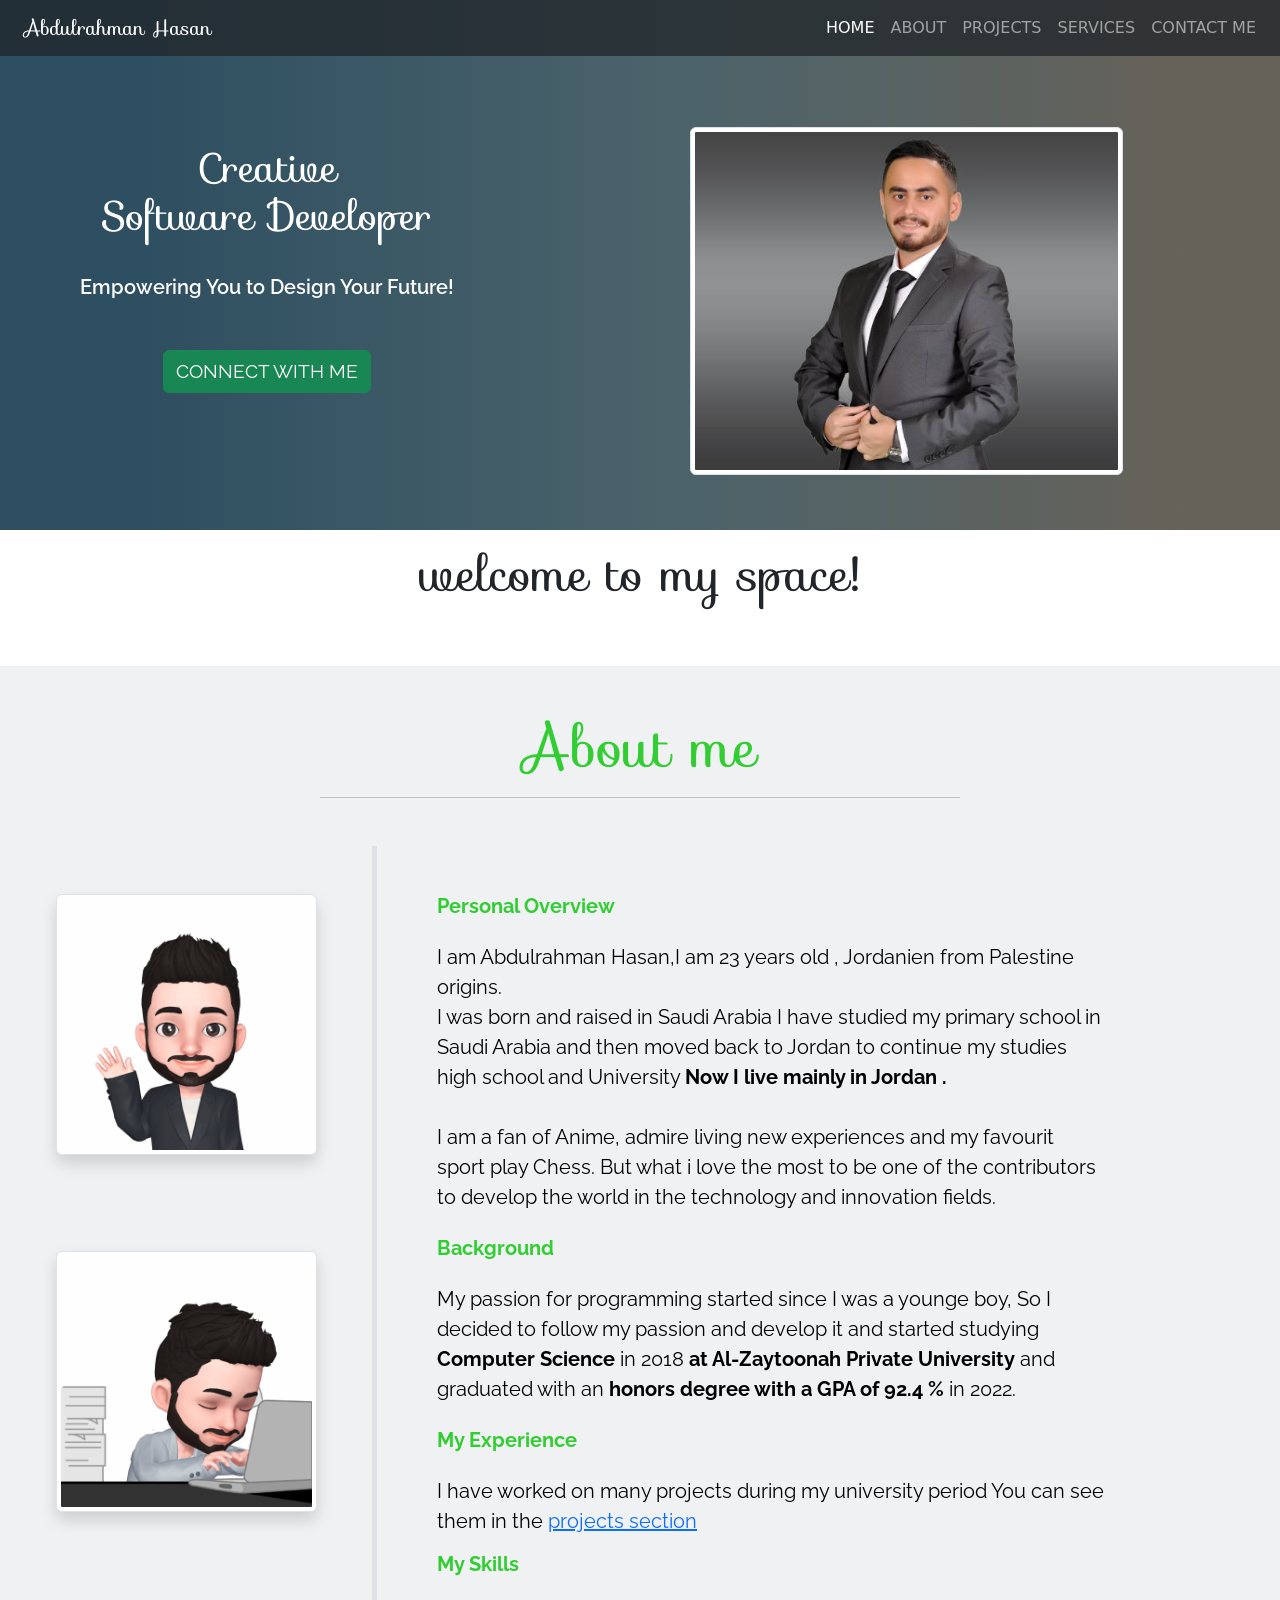
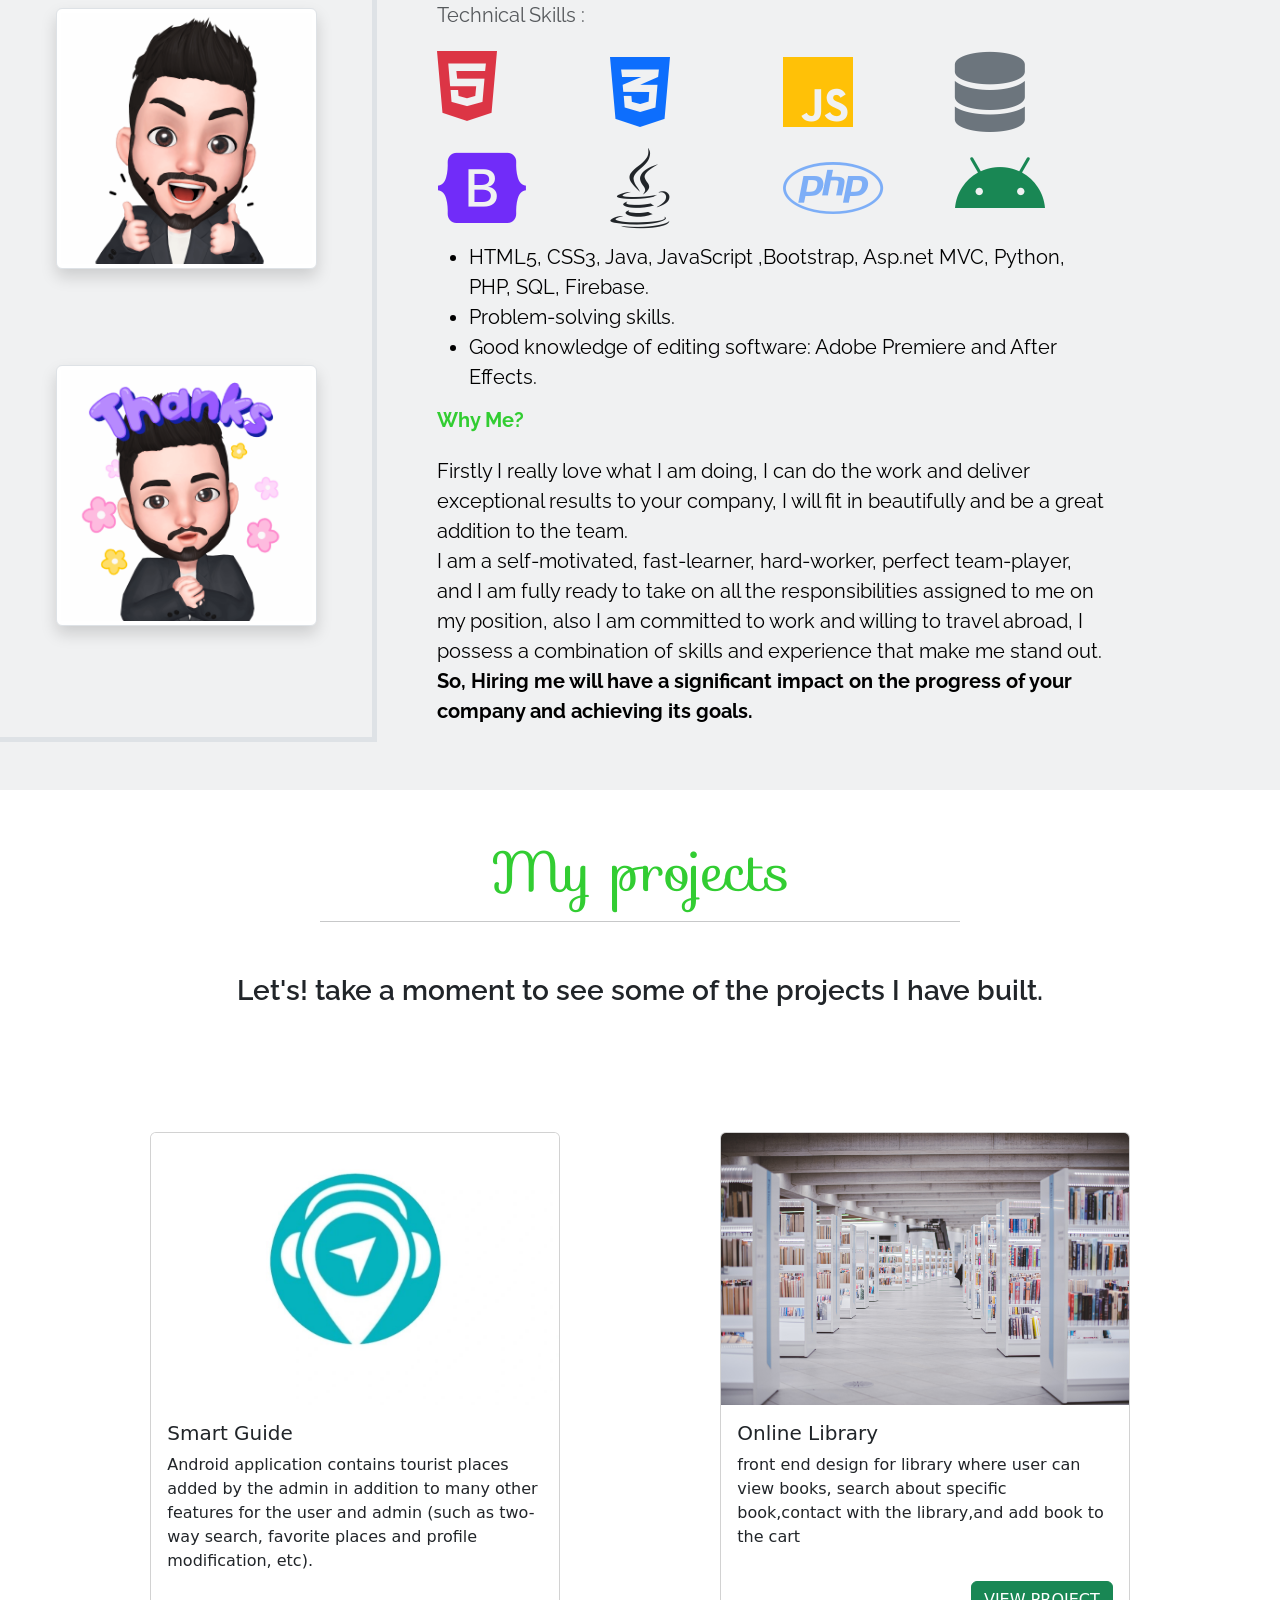
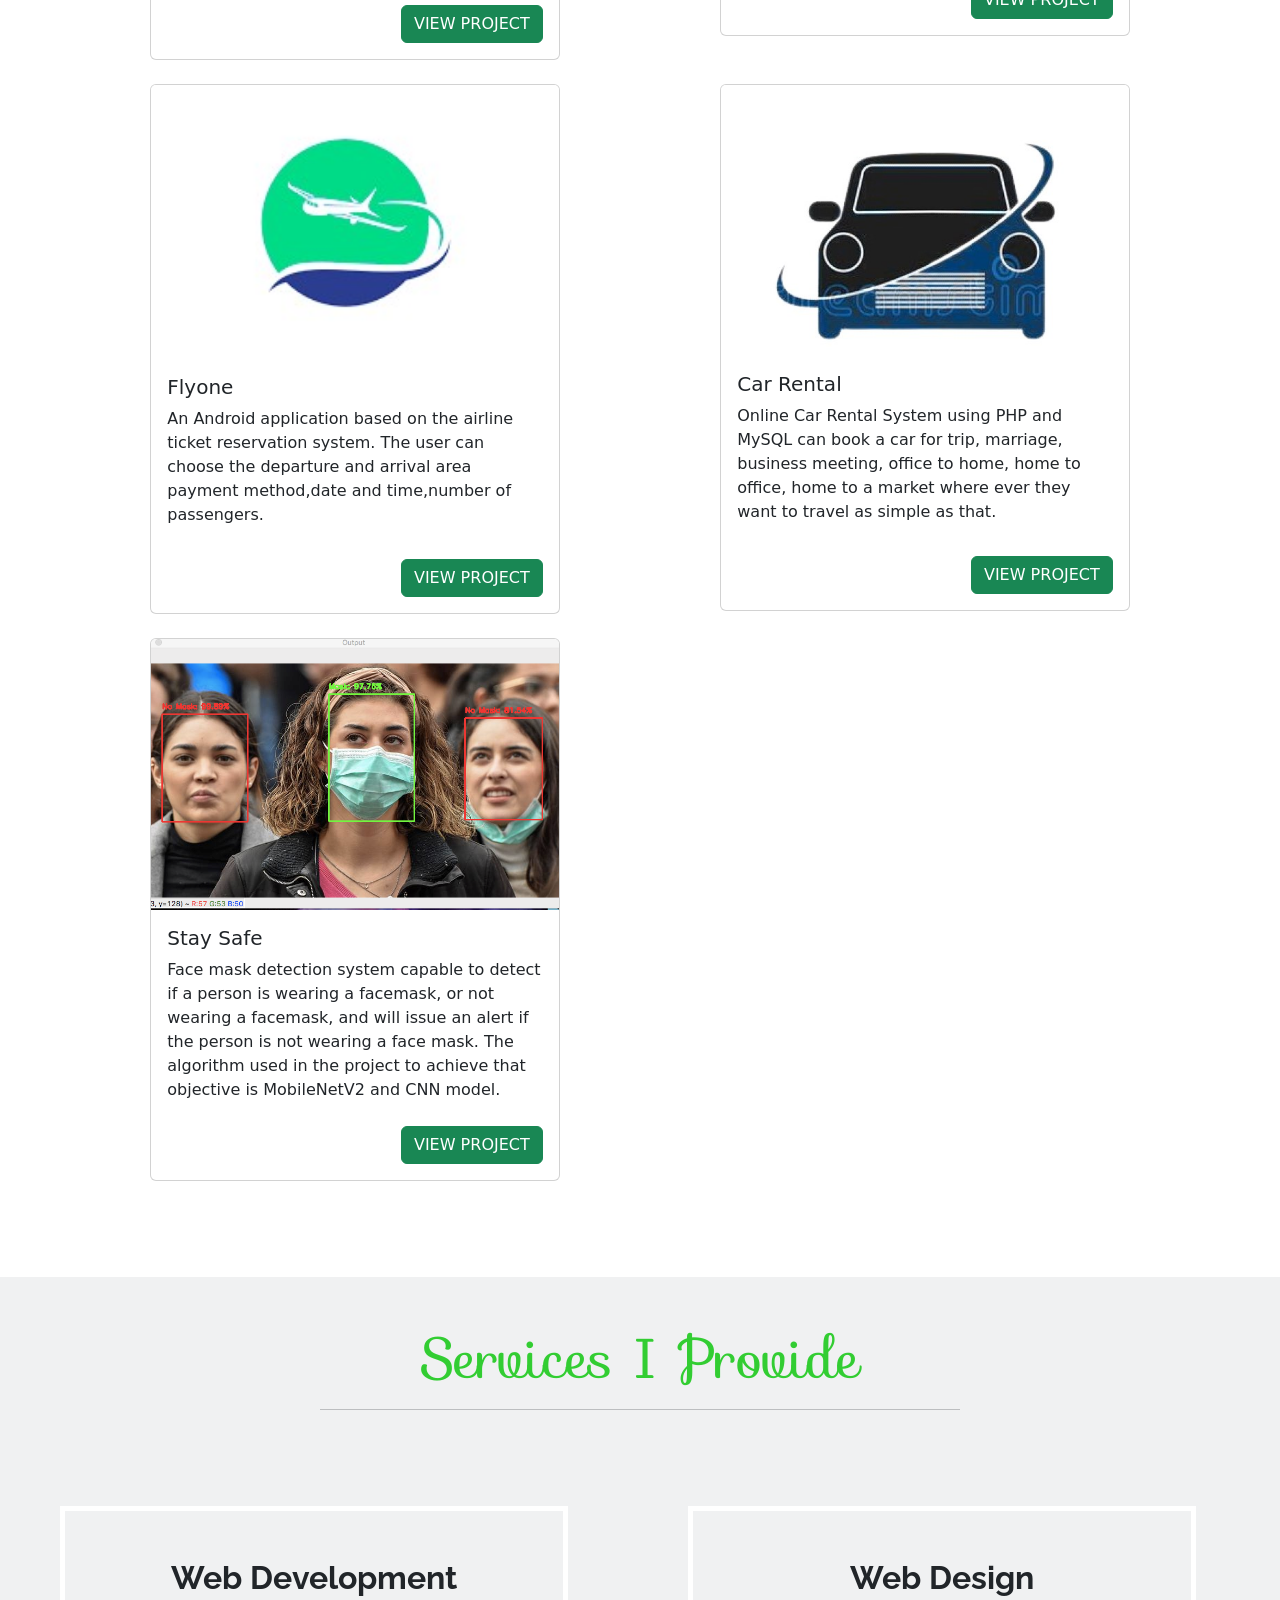
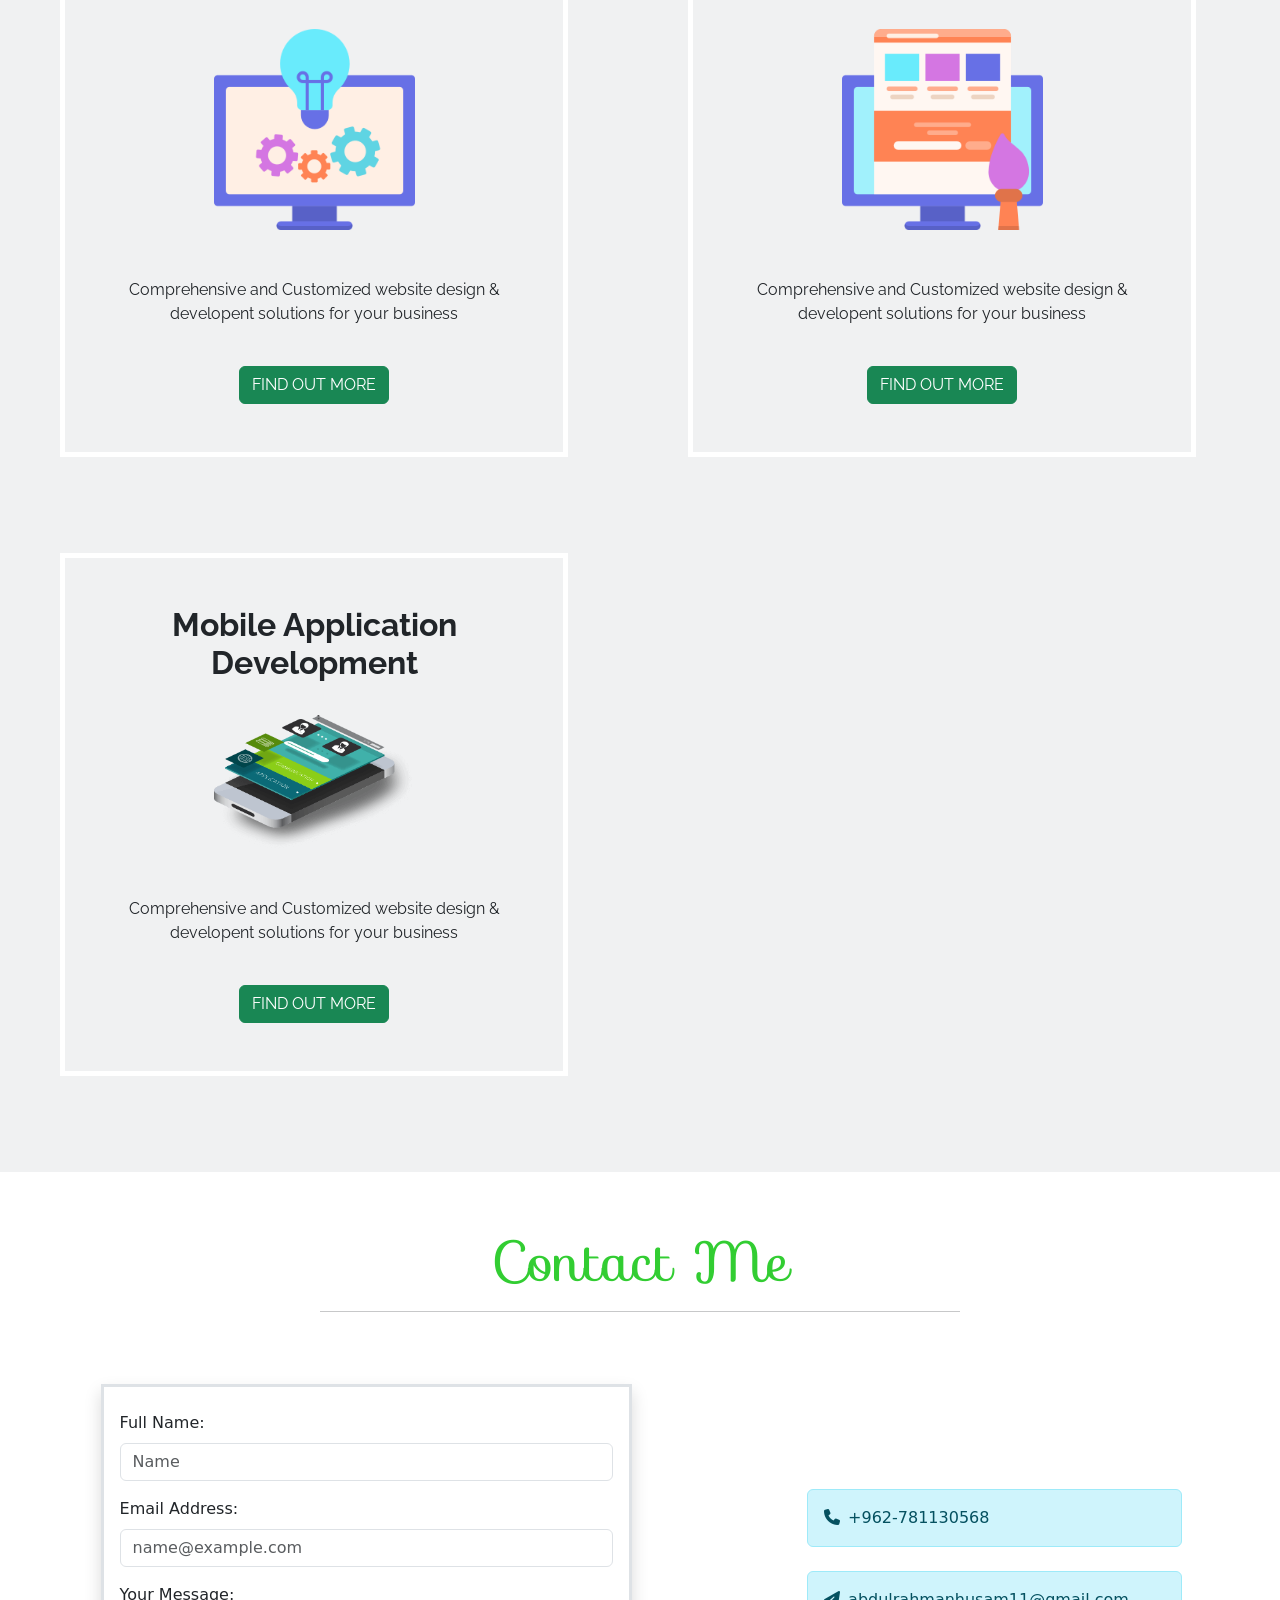
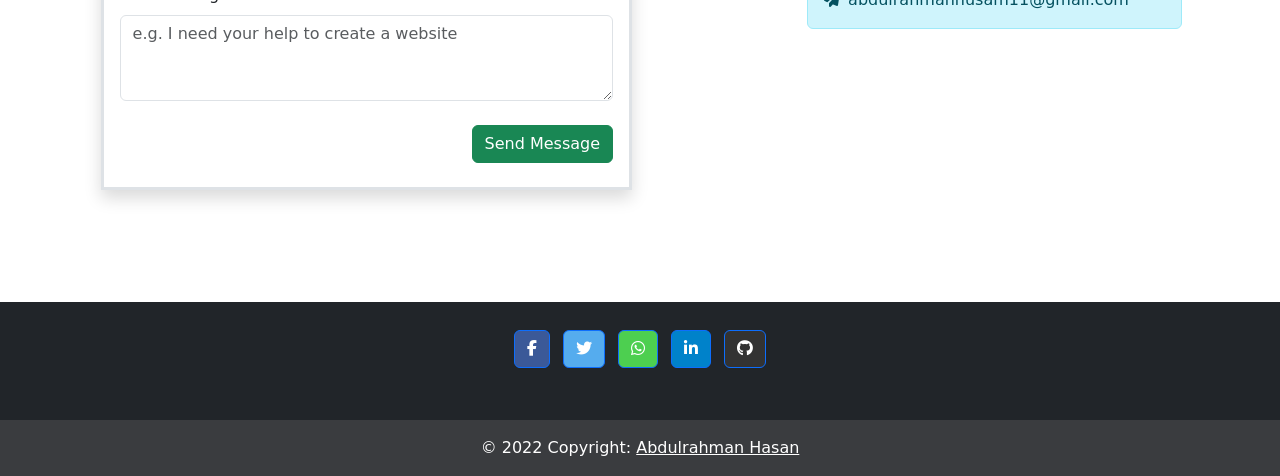
==== index.html @ 7925c29a "done" ====
<!DOCTYPE html>
<html lang="en">

<head>
    <meta charset="UTF-8">
    <meta http-equiv="X-UA-Compatible" content="IE=edge">
    <meta name="viewport" content="width=device-width, initial-scale=1.0">
    <title>Abdulrahman Hasan Portfolio</title>
    <link href="https://cdn.jsdelivr.net/npm/bootstrap@5.2.2/dist/css/bootstrap.min.css" rel="stylesheet"
        integrity="sha384-Zenh87qX5JnK2Jl0vWa8Ck2rdkQ2Bzep5IDxbcnCeuOxjzrPF/et3URy9Bv1WTRi" crossorigin="anonymous">

    <link href="http://cdnjs.cloudflare.com/ajax/libs/font-awesome/4.3.0/css/font-awesome.css" rel="stylesheet"
        type='text/css'>

    <link rel="stylesheet" href="https://cdnjs.cloudflare.com/ajax/libs/font-awesome/6.2.0/css/all.min.css"
        integrity="sha512-xh6O/CkQoPOWDdYTDqeRdPCVd1SpvCA9XXcUnZS2FmJNp1coAFzvtCN9BmamE+4aHK8yyUHUSCcJHgXloTyT2A=="
        crossorigin="anonymous" referrerpolicy="no-referrer" />

    <link rel="stylesheet" href="./css/styles.css">
</head>

<body data-bs-spy="scroll" data-bs-target="#navId">
    <header>
        <nav class="navbar navbar-dark bg-dark fixed-top bg-opacity-75 ps-4" id="navId">
            <a class="navbar-brand main-font">Abdulrahman Hasan</a>
            <div class="navbar-expand pe-3" id="navbarSupportedContent">
                <ul class="navbar-nav mr-auto">
                    <li class="nav-item">
                        <a class="nav-link" href="#home">HOME</a>
                    </li>
                    <li class="nav-item">
                        <a class="nav-link" href="#about">ABOUT</a>
                    </li>
                    <li class="nav-item">
                        <a class="nav-link" href="#projects">PROJECTS</a>
                    </li>
                    <li class="nav-item">
                        <a class="nav-link" href="#services">SERVICES</a>
                    </li>
                    <li class="nav-item">
                        <a class="nav-link" href="#contact">CONTACT ME</a>
                    </li>
                </ul>
            </div>
        </nav>
        <div class="port-hero w-100 m-auto row" id="home">
            <div class="col-5 mt-5">

                <div class="main-font mt-5 text-white text-center">
                    <br><br>
                    <h1>Creative
                        <br>
                        Software Developer
                    </h1>
                    <br>
                    <p class="second-font fs-5 fade-in-text fw-semibold mb-5">Empowering You to Design Your Future!</p>
                    <div><a href="#contact" class="btn btn-success second-font fs-btn">CONNECT WITH ME</a></div>
                </div>

            </div>
            <div class="col-7 mt-5 d-flex justify-content-center align-items-center">
                <div class="container-fluid d-flex justify-content-center mt-4">
                    <img class=".img-fluid img-thumbnail" src="images/pho1.png" alt="my-photo">
                </div>
            </div>
        </div>
        <div id="welcome">
            <h2 class="text-center main-font display-5 mt-3">welcome to my space!</h2>
        </div>
    </header>
    <main>
        <!--about me section-->
        <section class="bg-secondary bg-opacity-10 pb-5" id="about">
            <div class="main-font">
                <p class="display-4 head-color text-center pt-5">About me</p>
            </div>
            <hr class="w-50 m-auto">

            <div class=" container-lg row mt-5">
                <div class="col-4 mt-5 border-bottom border-5 pb-5">

                    <div><img src="images/hi.gif" alt="hi" class="img-fluid img-thumbnail w-75 mx-auto d-block shadow">
                    </div>
                    <div class="mt-5 pt-5"><img src="images/work.gif" alt="hi"
                            class="img-fluid img-thumbnail w-75 mx-auto d-block shadow"></div>
                    <div class="mt-5 pt-5"><img src="images/ok.gif" alt="hi"
                            class="img-fluid img-thumbnail w-75 mx-auto d-block shadow"></div>
                    <div class="mt-5 pt-5"><img src="images/thanks.gif" alt="hi"
                            class="img-fluid img-thumbnail w-75 mx-auto d-block shadow"></div>


                </div>
                <div class="col-8 border-start border-5">
                    <div class="mt-5 ms-5 second-font" id="about-font">
                        <h5 class="head-color fw-bold pb-3">Personal Overview</h5>
                        <p>I am Abdulrahman Hasan,I am 23 years old , Jordanien from Palestine origins.<br>I was born
                            and raised in Saudi Arabia
                            I have studied my primary school in Saudi Arabia and then moved back to Jordan to continue
                            my studies high school and University

                            <b>Now I live mainly in Jordan .</b><br><br>
                            I am a fan of Anime, admire living new experiences and my favourit sport play Chess. But
                            what i love the most to be one of the contributors to develop the world in the technology
                            and innovation fields.
                        </p>

                        <h5 class="head-color fw-bold pb-3 pt-2">Background</h5>
                        <p>My passion for programming started since I was a younge boy, So I decided to follow my
                            passion and develop it and started studying <b>Computer Science</b> in 2018 <b>at
                                Al-Zaytoonah Private University</b> and graduated with an <strong>honors degree with a
                                GPA of 92.4 % </strong>in 2022.</p>

                        <h5 class="head-color fw-bold pb-3 pt-2">My Experience</h5>
                        <p>I have worked on many projects during my university period
                            You can see them in the <a href="#projects">projects section</a></p>

                        <h5 class="head-color fw-bold pb-3">My Skills</h5>
                        <p><span class="text-muted">Technical Skills :</span><br>
                        <div class="row mb-1">
                            <div class="col-3">
                                <i class="fab fa-html5 display-1 text-danger"></i>
                            </div>
                            <div class="col-3 display-1 text-primary"> <i class="fab fa-css3-alt"></i></div>
                            <div class="col-3 display-1 text-warning"><i class="fab fa-js"></i></div>
                            <div class="col-3 display-1 text-secondary"><i class="fas fa-database"></i></div>
                            <div class="col-3 display-1 bootstarp-color"><i class="fab fa-bootstrap "></i></div>
                            <div class="col-3 display-1 text-dark"><i class="fa-brands fa-java "></i></div>
                            <div class="col-3 display-1 text-primary opacity-50"><i class="fa-brands fa-php"></i></div>
                            <div class="col-3 display-1 text-success"><i class="fa-brands fa-android"></i></div>
                        </div>
                        <ul>
                            <li>HTML5, CSS3, Java, JavaScript ,Bootstrap, Asp.net MVC, Python, PHP, SQL, Firebase.
                            </li>
                            <li>Problem-solving skills.

                            </li>
                            <li>Good knowledge of editing software: Adobe Premiere and After Effects.

                            </li>

                        </ul>

                        </p>

                        <h5 class="head-color fw-bold pb-3">Why Me?</h5>
                        <p>Firstly I really love what I am doing, I can do the work and deliver exceptional results to

                            your company, I will fit in beautifully and be a great addition to the team.<br>
                            I am a self-motivated, fast-learner, hard-worker, perfect team-player, and I am fully ready
                            to take on all the responsibilities assigned to me on my position, also I am committed to
                            work and willing to travel abroad,
                            I possess a combination of skills and experience that make me stand out.<br>

                            <b>So, Hiring me will have a significant impact on the progress of your company and
                                achieving its goals.</b>
                        </p>



                    </div>



                </div>
            </div>
        </section>
        <!--my projects section-->
        <section class="mb-5 pb-5" id="projects">
            <div class="main-font">
                <p class="display-4 head-color text-center pt-5">My projects</p>
            </div>
            <hr class="w-50 m-auto">
            <p class="mt-5 mb-5 text-center second-font fs-3 fw-semibold">Let's! take a moment to see some of the
                projects I have built.</p>
            <div class="container pt-5">
                <div class="row">
                    <div class="col-12 col-lg-6 mt-4">
                        <div class="card w-75 m-auto">
                            <img src="images/sm.jpg" class="card-img-top" alt="project-image">
                            <div class="card-body">
                                <h5 class="card-title">Smart Guide</h5>
                                <p class="card-text">Android application contains tourist places added by the admin in
                                    addition to many other features for the user and admin (such as two-way search,
                                    favorite places and profile modification, etc).</p>
                                <a href="https://github.com/abdulrahmanhusam/Smart_Guide"
                                    class="btn btn-success float-end mt-3">VIEW PROJECT</a>
                            </div>
                        </div>
                    </div>
                    <div class="col-12 col-lg-6 mt-4">
                        <div class="card w-75 m-auto">
                            <img src="images/library.jpg" class="card-img-top" alt="project-image">
                            <div class="card-body">
                                <h5 class="card-title">Online Library</h5>
                                <p class="card-text">front end design for library where user can view books, search
                                    about specific book,contact with the library,and add book to the cart </p>
                                <a href="https://github.com/abdulrahmanhusam/online-library"
                                    class="btn btn-success float-end mt-3">VIEW PROJECT</a>
                            </div>
                        </div>
                    </div>
                    <div class="col-12 col-lg-6  mt-4">
                        <div class="card w-75 m-auto">
                            <img src="images/fly.jpg" class="card-img-top" alt="project-image">
                            <div class="card-body">
                                <h5 class="card-title">Flyone</h5>
                                <p class="card-text">An Android application based on the airline ticket reservation
                                    system. The user can choose the departure and arrival area payment method,date and
                                    time,number of passengers.</p>
                                <a href="https://github.com/abdulrahmanhusam/Flyone"
                                    class="btn btn-success float-end mt-3">VIEW PROJECT</a>
                            </div>
                        </div>
                    </div>
                    <div class="col-12 col-lg-6  mt-4">
                        <div class="card w-75 m-auto">
                            <img src="images/rent.jpg" class="card-img-top" alt="project-image">
                            <div class="card-body">
                                <h5 class="card-title">Car Rental</h5>
                                <p class="card-text">Online Car Rental System using PHP and MySQL can book a car for
                                    trip, marriage, business meeting, office to home, home to office, home to a market
                                    where ever they want to travel as simple as that.</p>
                                <a href="#" class="btn btn-success float-end mt-3">VIEW PROJECT</a>
                            </div>
                        </div>
                    </div>

                    <div class="col-12 col-lg-6  mt-4">
                        <div class="card w-75 m-auto">
                            <img src="images/face.png" class="card-img-top" alt="project-image">
                            <div class="card-body">
                                <h5 class="card-title">Stay Safe</h5>
                                <p class="card-text">Face mask detection system capable to detect if a person is wearing
                                    a facemask, or not wearing a facemask, and will issue an alert if the person is not
                                    wearing a face mask. The algorithm used in the project to achieve that objective is
                                    MobileNetV2 and CNN model.</p>
                                <a href="#" class="btn btn-success float-end mt-2">VIEW PROJECT</a>
                            </div>
                        </div>
                    </div>



                </div>
            </div>
        </section>
        <!--Services section-->
        <section class="bg-secondary bg-opacity-10 mb-2 pb-5 second-font" id="services">
            <div class="main-font">
                <p class="display-4 head-color text-center pt-5">Services I Provide</p>
            </div>
            <hr class="w-50 m-auto">
            <div class="container-fluid row mt-5 ">

                <div class="col-12 col-lg-6">

                    <div class="text-center border border-5 border-white p-5 m-5">
                        <h2 class="fw-bold pb-4">Web Development</h2>
                        <img class="w-50" src="images/back development.png">
                        <p class=" pt-5 pb-4">Comprehensive and Customized website design & developent solutions
                            for
                            your business</p>
                        <a href="#!" class="btn btn-success">FIND OUT MORE</a>
                    </div>

                </div>
                <div class="col-12 col-lg-6 ">
                    <div class="text-center border border-5 border-white p-5 m-5">
                        <h2 class="fw-bold pb-4">Web Design</h2>
                        <img class="w-50" src="images/development front.png">
                        <p class=" pt-5 pb-4">Comprehensive and Customized website design & developent solutions
                            for
                            your business</p>
                        <a href="#!" class="btn btn-success">FIND OUT MORE</a>
                    </div>
                </div>
                <div class="col-12 col-lg-6 ">
                    <div class="text-center border border-5 border-white p-5 m-5">
                        <h2 class="fw-bold pb-4">Mobile Application Development</h2>
                        <img class="w-50" src="images/app.png">
                        <p class="pt-5 pb-4">Comprehensive and Customized website design & developent solutions
                            for
                            your business</p>
                        <a href="#!" class="btn btn-success">FIND OUT MORE</a>
                    </div>
                </div>
            </div>
        </section>
        <!--Contact me section-->
        <section class="mb-5 pb-5" id="contact">
            <div class="main-font">
                <p class="display-4 head-color text-center pt-5">Contact Me</p>
            </div>
            <hr class="w-50 m-auto">

            <div class="container-fluid row">

                <div class="col-12 col-lg-7 mt-5 mb-3">
                    <div class="w-75 border border-3 shadow p-3 mt-4 m-auto">
                        <form action="mailto:abdulrahmanhusam11@gmail.com">
                            <div class="form-group mt-2">
                                <label for="formGroupExampleInput" class="pb-2">Full Name:</label>
                                <input type="text" class="form-control" id="formGroupExampleInput" placeholder="Name">
                            </div>
                            <div class="form-group mt-3">
                                <label for="exampleFormControlInput1" class="pb-2">Email Address:</label>
                                <input type="email" class="form-control" id="exampleFormControlInput1"
                                    placeholder="name@example.com">
                            </div>
                            <div class="form-group mt-3">
                                <label for="exampleFormControlTextarea1" class="pb-2">Your Message:</label>
                                <textarea class="form-control" id="exampleFormControlTextarea1" rows="3"
                                    placeholder="e.g. I need your help to create a website"></textarea>
                            </div>

                            <div class="form-group mt-4 pb-2 text-end">
                                <button type="submit" class="btn btn-success btn-block padd">Send Message</button>

                            </div>
                        </form>

                    </div>
                </div>
                <div class="col-12 col-lg-5 mt-4 m-lg-auto">

                    <a href="tel://00962781130568" class="text-decoration-none">
                        <div class="alert alert-info w-75 m-auto">
                            <span class="fa fa-phone pe-2"></span><span>+962-781130568</span>
                        </div>
                    </a>
                    <a href="mailto:abdulrahmanhusam11@gmail.com" class="text-decoration-none">
                        <div class="alert alert-info w-75 mt-4 m-auto">
                            <span class="fa fa-paper-plane pe-2"></span><span>abdulrahmanhusam11@gmail.com</span>

                        </div>
                    </a>

                </div>

            </div>

        </section>

    </main>
    <footer class="bg-dark text-center text-white">
        <!-- Grid container -->
        <div class="container pt-4 pb-5">
            <!-- Section: Social media -->
            <section>
                <!-- Facebook -->
                <a class="btn btn-primary btn-floating m-1" style="background-color: #3b5998;"
                    href="https://web.facebook.com/abood.husam.50/" target="_blank" role="button"><i
                        class="fab fa-facebook-f"></i></a>

                <!-- Twitter -->
                <a class="btn btn-primary btn-floating m-1" style="background-color: #55acee;" href="#!"
                    role="button"><i class="fab fa-twitter"></i></a>

                <!-- Instagram -->
                <a class="btn btn-primary btn-floating m-1" style="background-color: #4DCF50;"
                    href="https://wa.link/sq41ws" target="_blank" role="button"><i class="fab fa-whatsapp"></i></a>

                <!-- Linkedin -->
                <a class="btn btn-primary btn-floating m-1" style="background-color: #0082ca;"
                    href="https://www.linkedin.com/in/abdulrahmanhasan/" target="_blank" role="button"><i
                        class="fab fa-linkedin-in"></i></a>
                <!-- Github -->
                <a class="btn btn-primary btn-floating m-1" style="background-color: #333333;"
                    href="https://github.com/abdulrahmanhusam" target="_blank" role="button"><i
                        class="fab fa-github"></i></a>
            </section>
            <!-- Section: Social media -->
        </div>
        <!-- Grid container -->
        <!-- Copyright -->
        <div class="text-center p-3" id="copyright-bg">
            © 2022 Copyright:
            <a class="text-white" href="#contact">Abdulrahman Hasan</a>
        </div>
        <!-- Copyright -->
    </footer>

    <script src="https://cdn.jsdelivr.net/npm/bootstrap@5.2.2/dist/js/bootstrap.bundle.min.js"
        integrity="sha384-OERcA2EqjJCMA+/3y+gxIOqMEjwtxJY7qPCqsdltbNJuaOe923+mo//f6V8Qbsw3"
        crossorigin="anonymous"></script>
</body>

</html>
---- css/styles.css ----
@import url('https://fonts.googleapis.com/css2?family=Sofia&display=swap');
@import url('https://fonts.googleapis.com/css2?family=Raleway:wght@300&family=Sofia&display=swap');

body {
  position: relative;
}

.main-font {
  font-family: 'Sofia', serif, system-ui;
}

.port-hero {
  height: 530px;
  background: linear-gradient(90deg, rgba(46, 79, 97, 1) 11%, rgba(75, 99, 107, 1) 52%, rgba(103, 98, 89, 1) 93%);
}

.second-font {
  font-family: 'Raleway', arial, sans-serif;

}

.fade-in-text {
  animation: fadeIn 7s;
}

@keyframes fadeIn {
  0% {
    opacity: 0;
  }

  100% {
    opacity: 1;
  }
}

.col-7 .container-fluid>img {
  width: 62%;
}

#welcome {
  height: 120px;
}

.head-color {
  color: limegreen;
}

#about-font {
  font-weight: 400;
  font-size: 20px;
  color: black;
}

.bootstarp-color {
  color: #712cf9;
}

#copyright-bg {
  background-color: #3a3c3f;

}

.container-fluid .col-12 .text-center:hover {
  box-shadow: 20px 20px 10px grey;
  cursor: pointer;
  transform: scale(1.30);
}

.col-12 .alert:hover {
  box-shadow: 20px 20px 10px grey;
  cursor: pointer;
  transform: scale(1.20);

}

.fs-btn {
  font-size: 1.5vw;
}
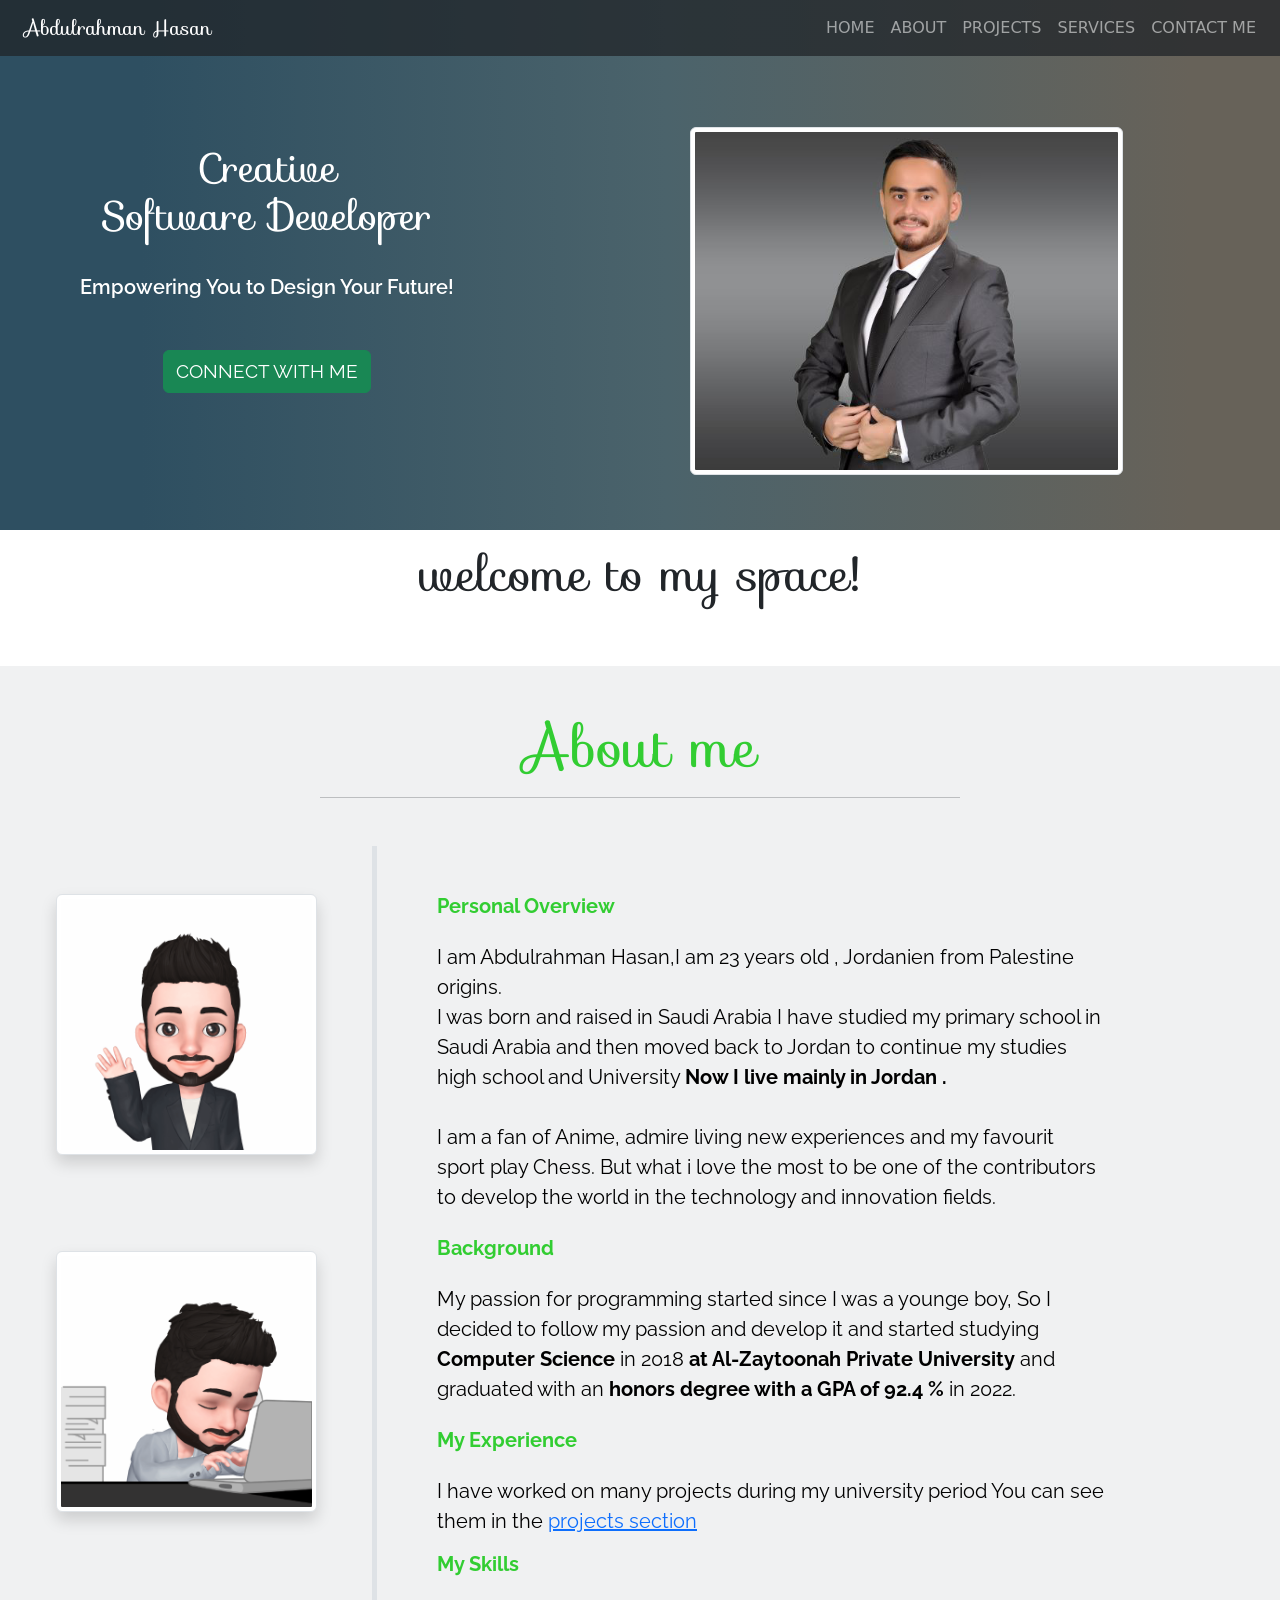
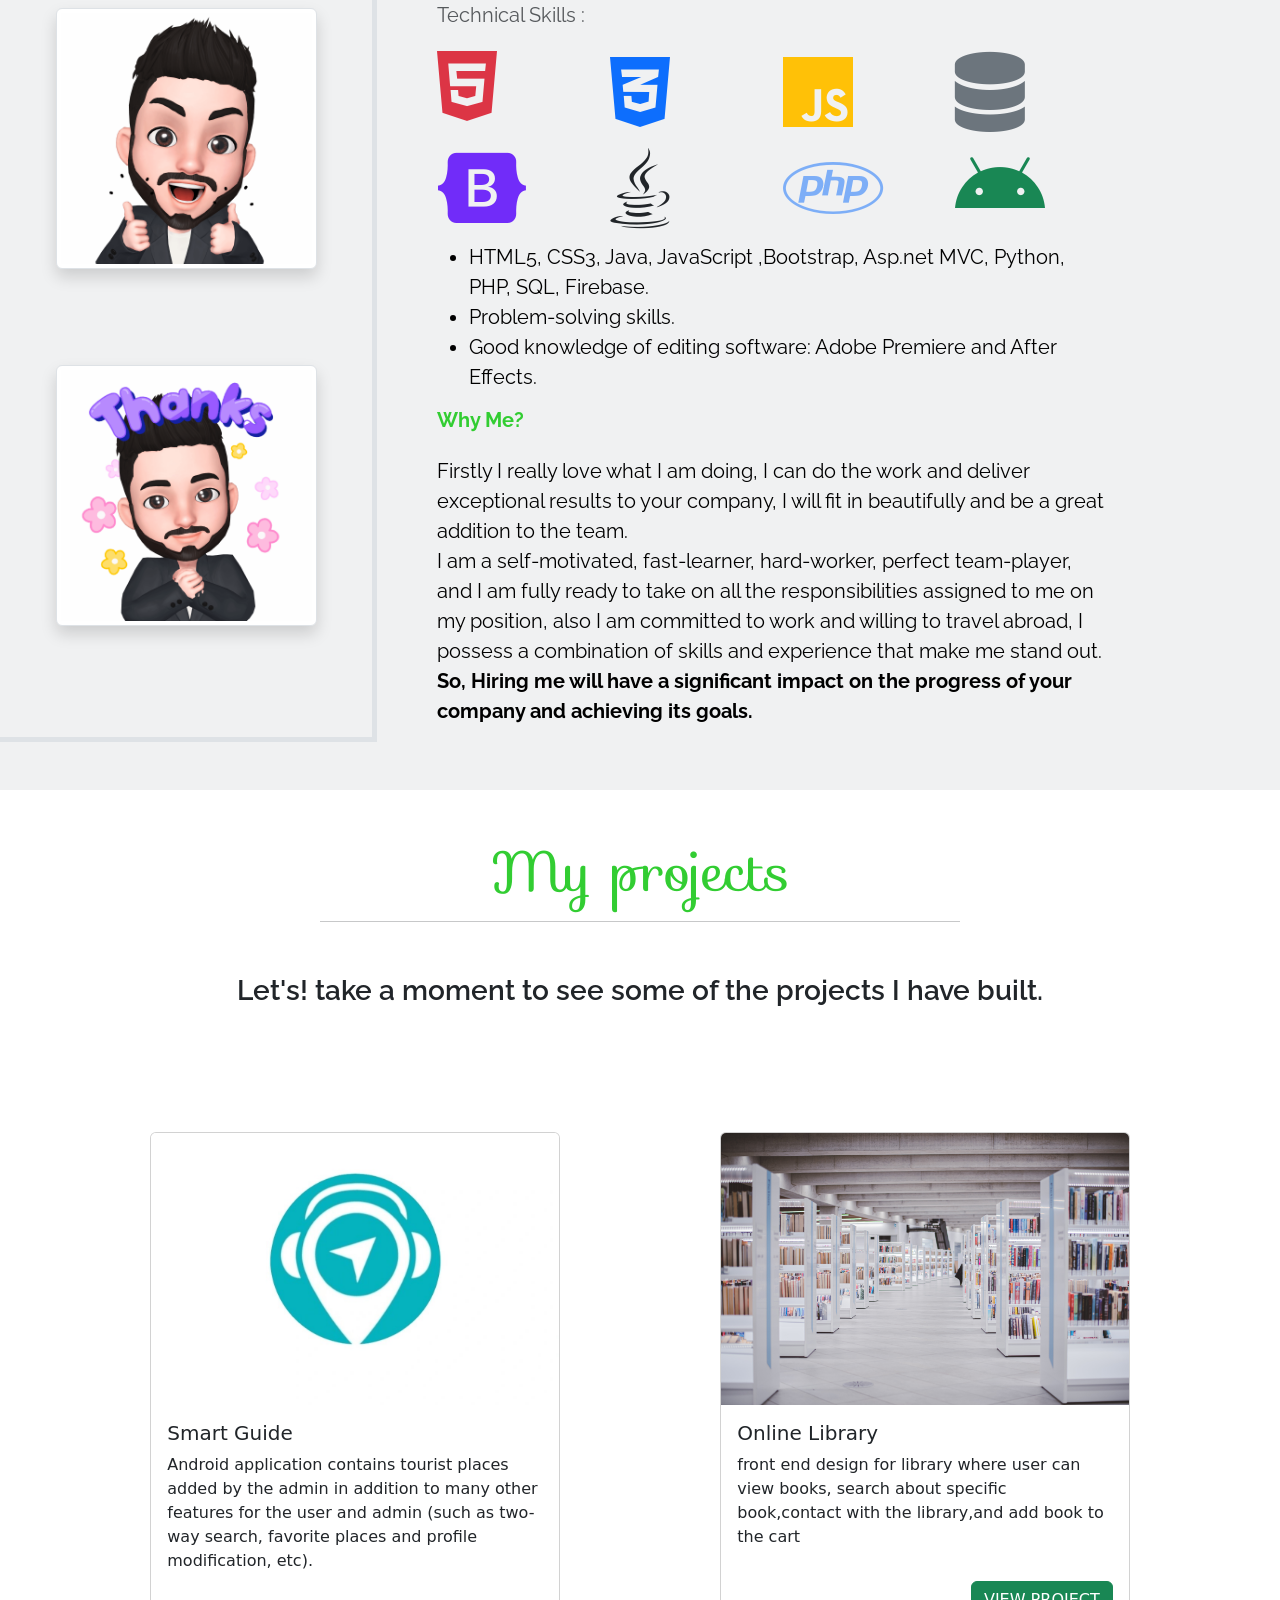
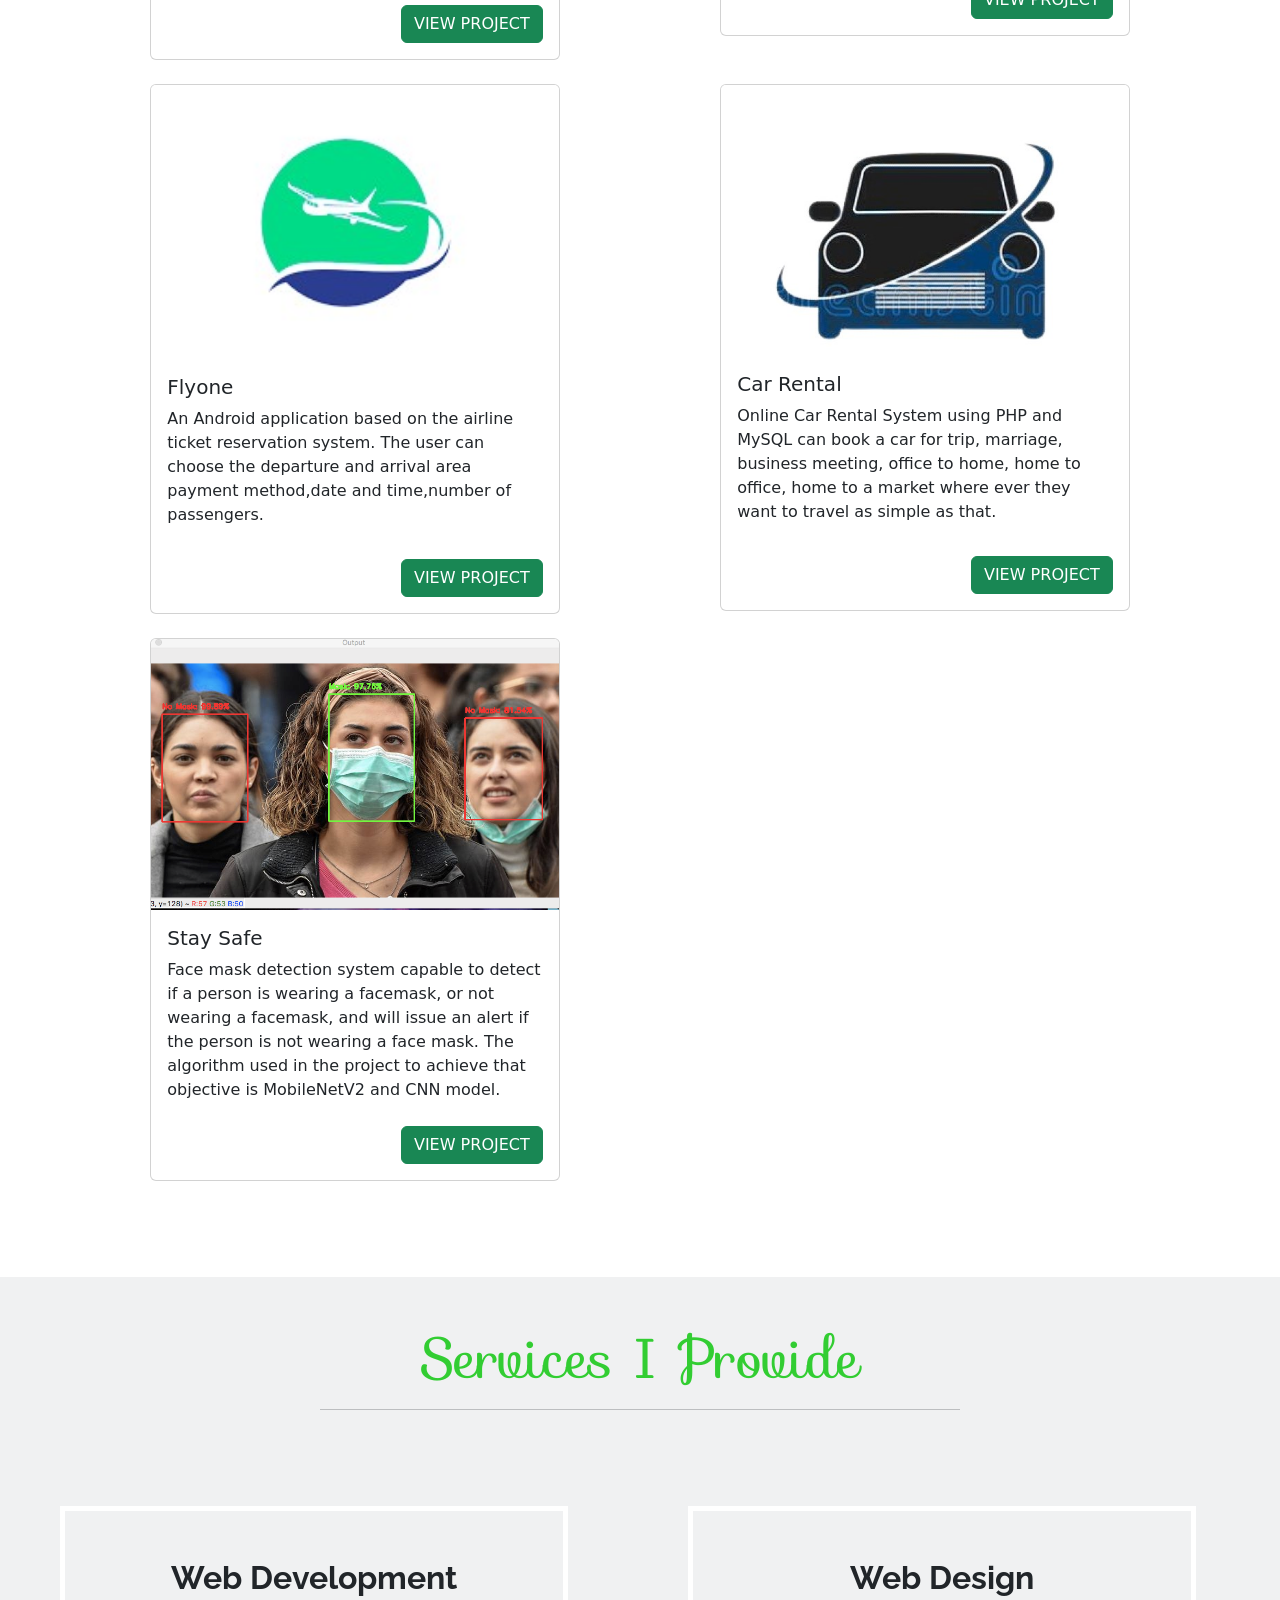
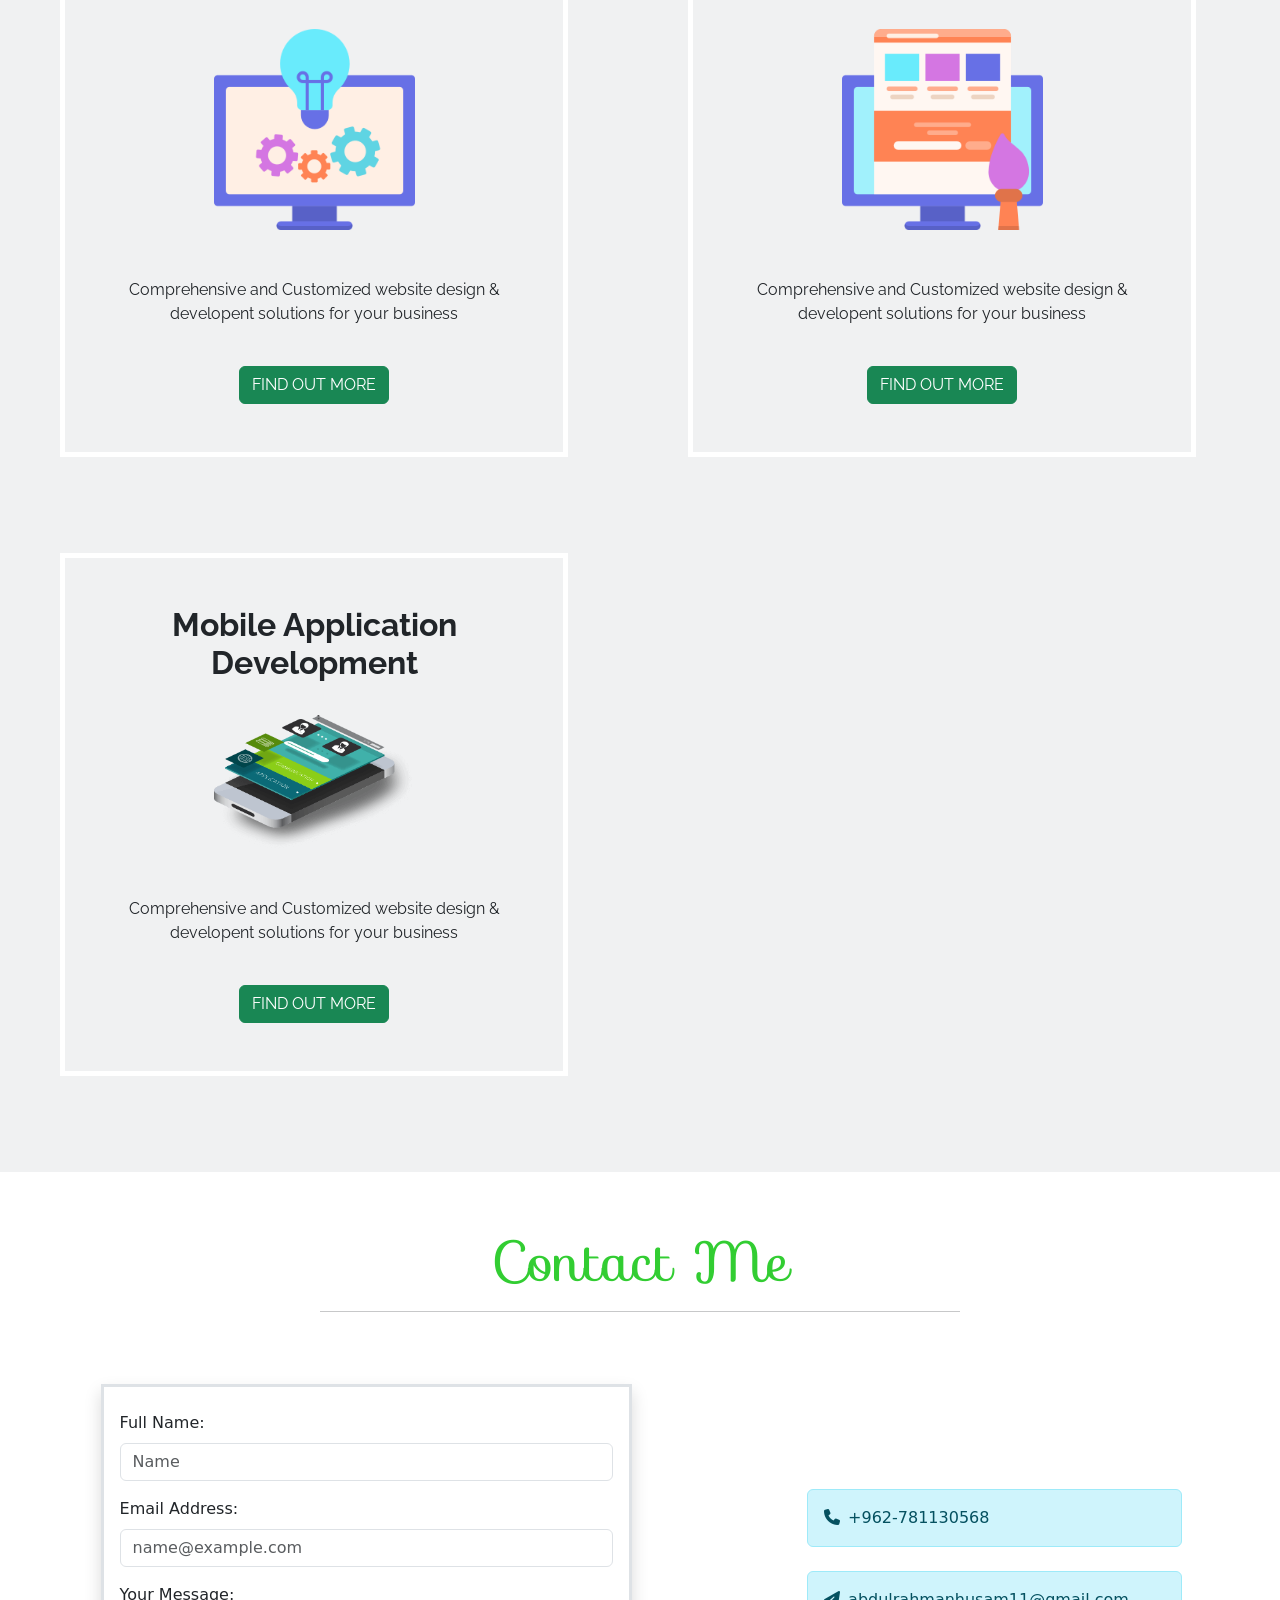
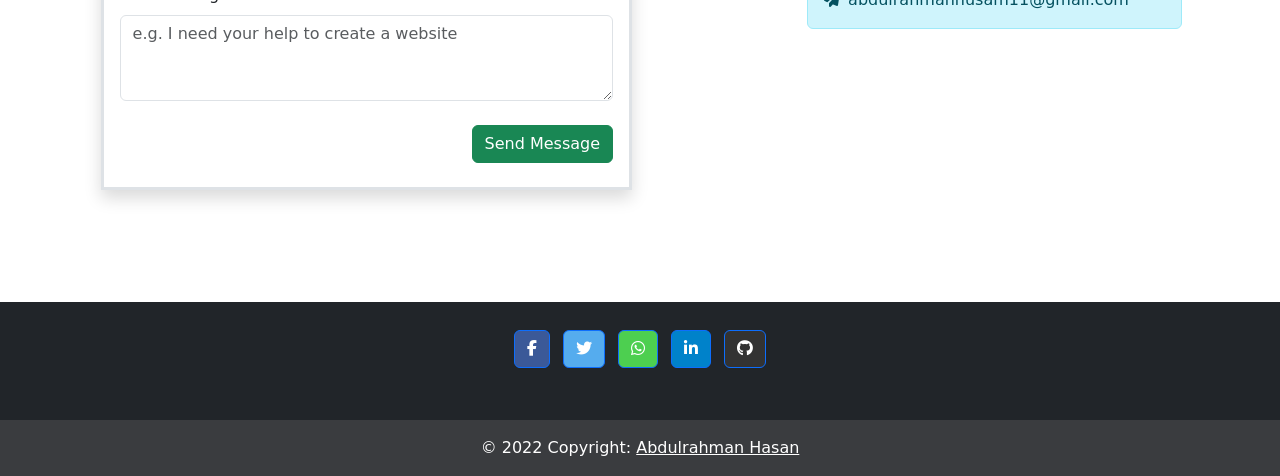
==== commit 8ceae404: "done" ====
--- a/index.html
+++ b/index.html
@@ -77,7 +77,7 @@
             <hr class="w-50 m-auto">
 
             <div class=" container-lg row mt-5">
-                <div class="col-4 mt-5 border-bottom border-5 pb-5">
+                <div class="col-2 col-md-3 col-lg-4 mt-5 border-bottom border-5 pb-5">
 
                     <div><img src="images/hi.gif" alt="hi" class="img-fluid img-thumbnail w-75 mx-auto d-block shadow">
                     </div>
@@ -85,13 +85,27 @@
                             class="img-fluid img-thumbnail w-75 mx-auto d-block shadow"></div>
                     <div class="mt-5 pt-5"><img src="images/ok.gif" alt="hi"
                             class="img-fluid img-thumbnail w-75 mx-auto d-block shadow"></div>
+                    <div class="d-lg-none mt-5 pt-5"><img src="images/door.gif" alt="hi"
+                            class="img-fluid img-thumbnail w-75 mx-auto d-block shadow"></div>
+                    <div class="d-md-none d-lg-none mt-5 pt-5"><img src="images/kiss.gif" alt="hi"
+                            class="img-fluid img-thumbnail w-75 mx-auto d-block shadow"></div>
+                    <div class="d-lg-none mt-5 pt-5"><img src="images/ballon.gif" alt="hi"
+                            class="img-fluid img-thumbnail w-75 mx-auto d-block shadow"></div>
+                    <div class="d-md-none d-lg-none mt-5 pt-5"><img src="images/clap.gif" alt="hi"
+                            class="img-fluid img-thumbnail w-75 mx-auto d-block shadow"></div>
+                    <div class="d-md-none d-lg-none mt-5 pt-5"><img src="images/oh-yes.gif" alt="hi"
+                            class="img-fluid img-thumbnail w-75 mx-auto d-block shadow"></div>
+                    <div class="d-md-none d-lg-none mt-5 pt-5"><img src="images/money.gif" alt="hi"
+                            class="img-fluid img-thumbnail w-75 mx-auto d-block shadow"></div>
+                    <div class="d-md-none d-lg-none mt-5 pt-5"><img src="images/think.gif" alt="hi"
+                            class="img-fluid img-thumbnail w-75 mx-auto d-block shadow"></div>
                     <div class="mt-5 pt-5"><img src="images/thanks.gif" alt="hi"
                             class="img-fluid img-thumbnail w-75 mx-auto d-block shadow"></div>
 
 
                 </div>
-                <div class="col-8 border-start border-5">
-                    <div class="mt-5 ms-5 second-font" id="about-font">
+                <div class="col-10 col-md-9 col-lg-8 border-start border-5">
+                    <div class="mt-5 ms-md-2 ms-lg-5 second-font" id="about-font">
                         <h5 class="head-color fw-bold pb-3">Personal Overview</h5>
                         <p>I am Abdulrahman Hasan,I am 23 years old , Jordanien from Palestine origins.<br>I was born
                             and raised in Saudi Arabia
--- a/css/styles.css
+++ b/css/styles.css
@@ -66,7 +66,7 @@
   transform: scale(1.30);
 }
 
-.col-12 .alert:hover {
+.col-12 .text-decoration-none .alert:hover {
   box-shadow: 20px 20px 10px grey;
   cursor: pointer;
   transform: scale(1.20);
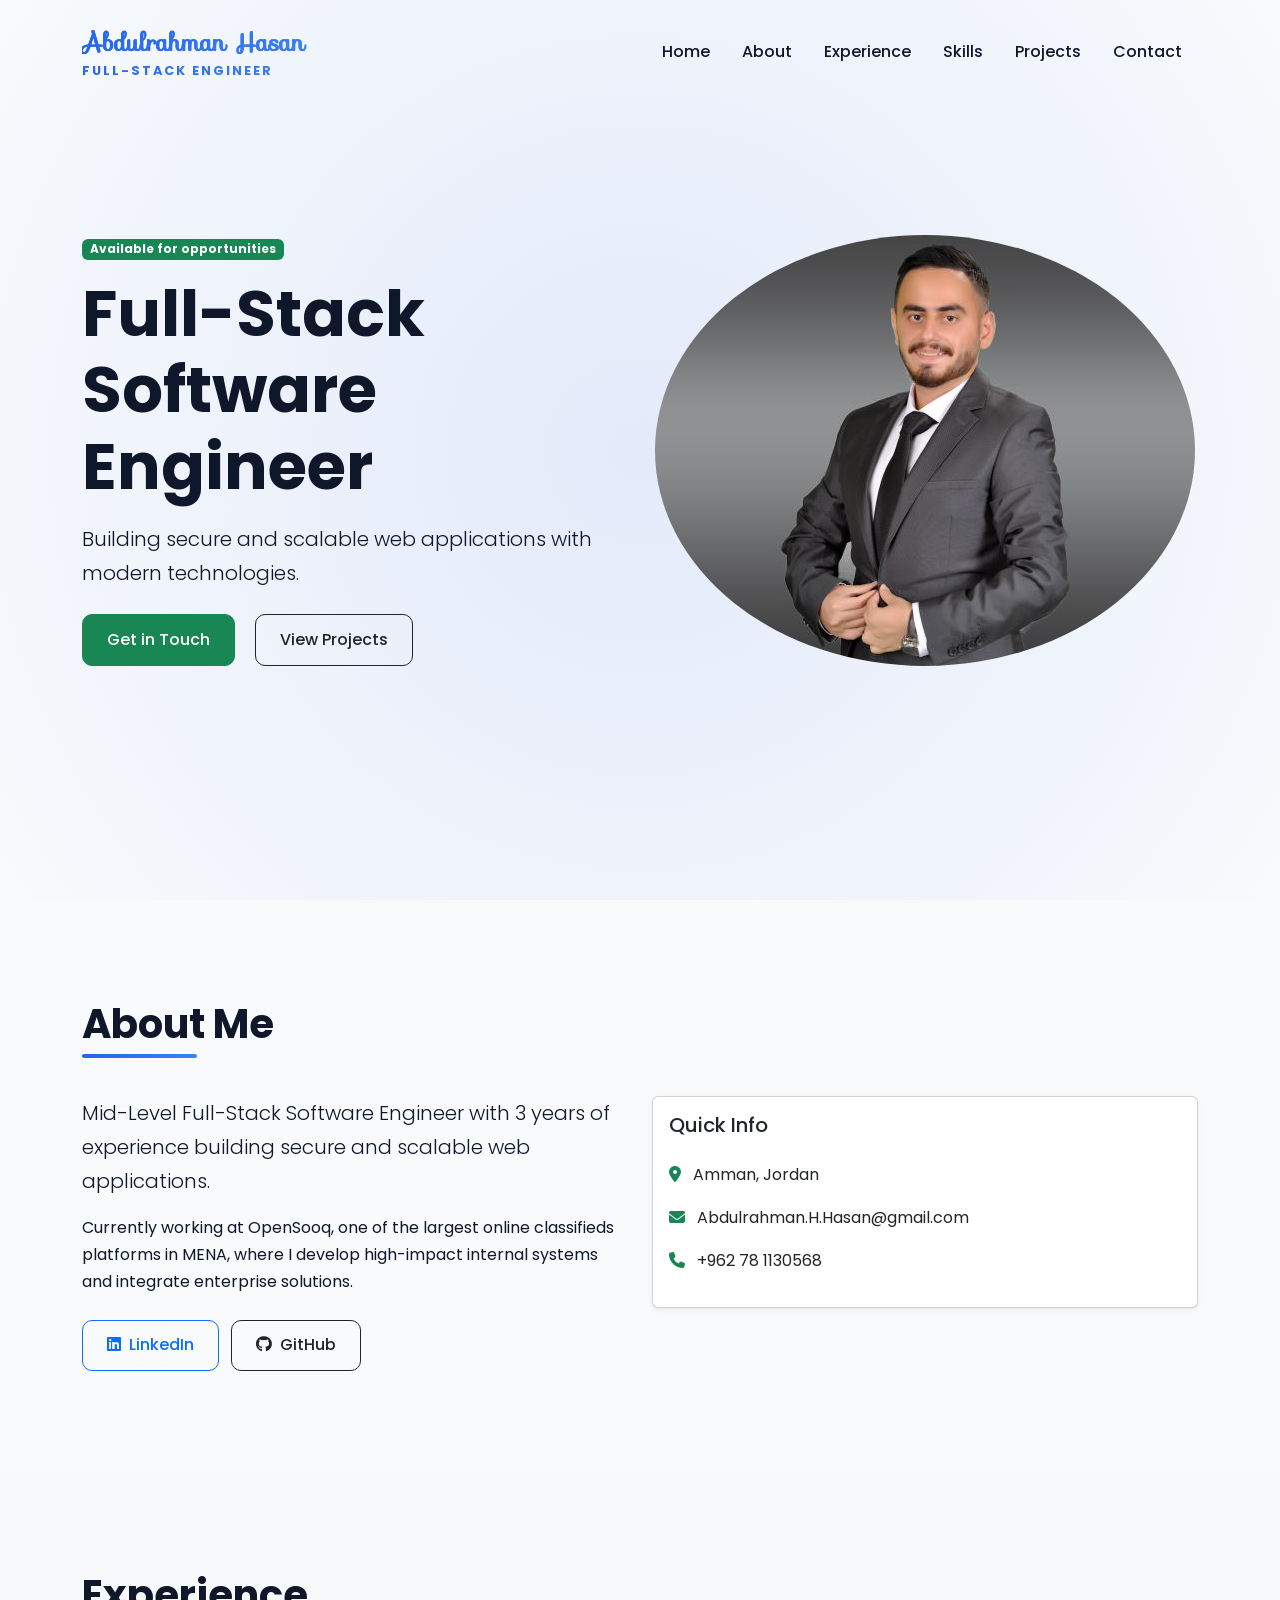
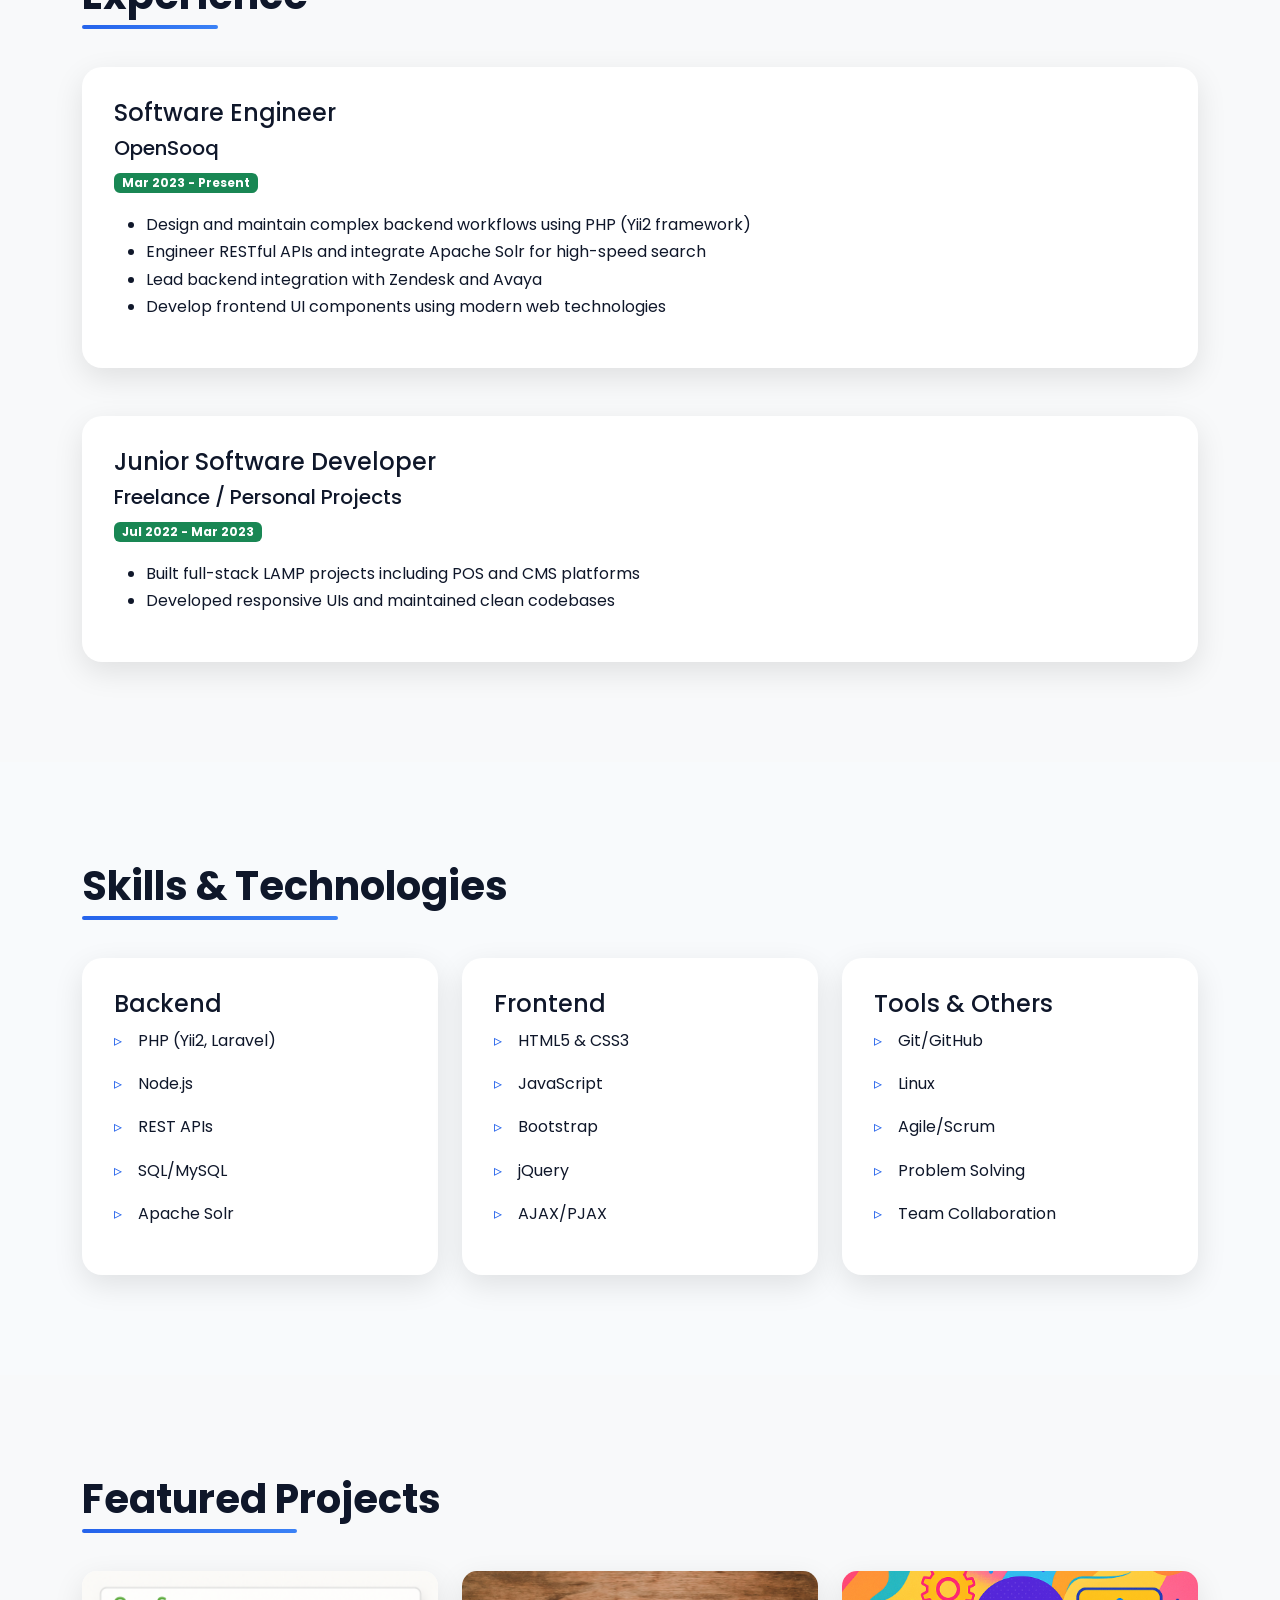
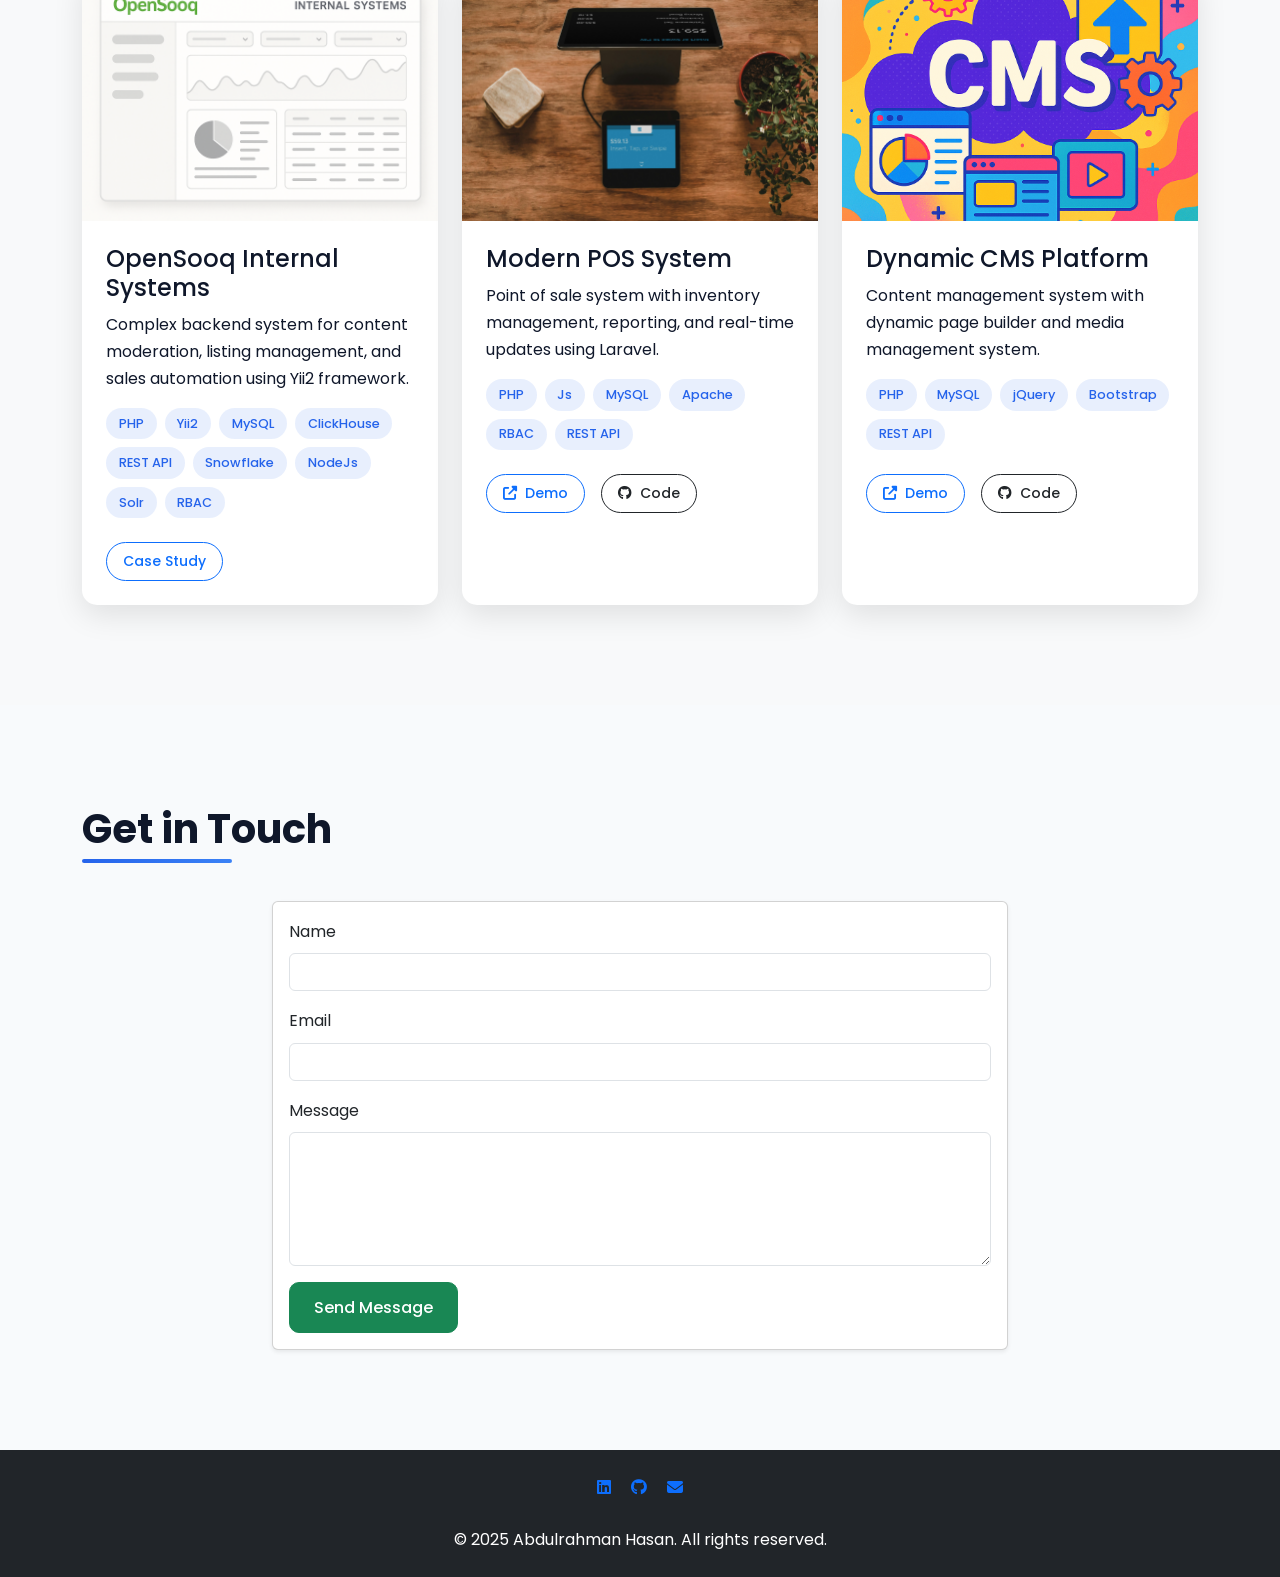
==== commit 19106974: "Final Version" ====
--- a/index.html
+++ b/index.html
@@ -1,402 +1,326 @@
 <!DOCTYPE html>
 <html lang="en">
-
 <head>
     <meta charset="UTF-8">
-    <meta http-equiv="X-UA-Compatible" content="IE=edge">
     <meta name="viewport" content="width=device-width, initial-scale=1.0">
-    <title>Abdulrahman Hasan Portfolio</title>
-    <link href="https://cdn.jsdelivr.net/npm/bootstrap@5.2.2/dist/css/bootstrap.min.css" rel="stylesheet"
-        integrity="sha384-Zenh87qX5JnK2Jl0vWa8Ck2rdkQ2Bzep5IDxbcnCeuOxjzrPF/et3URy9Bv1WTRi" crossorigin="anonymous">
-
-    <link href="http://cdnjs.cloudflare.com/ajax/libs/font-awesome/4.3.0/css/font-awesome.css" rel="stylesheet"
-        type='text/css'>
-
-    <link rel="stylesheet" href="https://cdnjs.cloudflare.com/ajax/libs/font-awesome/6.2.0/css/all.min.css"
-        integrity="sha512-xh6O/CkQoPOWDdYTDqeRdPCVd1SpvCA9XXcUnZS2FmJNp1coAFzvtCN9BmamE+4aHK8yyUHUSCcJHgXloTyT2A=="
-        crossorigin="anonymous" referrerpolicy="no-referrer" />
-
-    <link rel="stylesheet" href="./css/styles.css">
+    <title>Abdulrahman Hasan | Full-Stack Engineer</title>
+    <link rel="preconnect" href="https://fonts.googleapis.com">
+    <link rel="preconnect" href="https://fonts.gstatic.com" crossorigin>
+    <link href="https://fonts.googleapis.com/css2?family=Playfair+Display:wght@400;700&family=Poppins:wght@300;400;500;600;700&display=swap" rel="stylesheet">
+    <link href="https://cdn.jsdelivr.net/npm/bootstrap@5.3.0/dist/css/bootstrap.min.css" rel="stylesheet">
+    <link href="https://cdnjs.cloudflare.com/ajax/libs/font-awesome/6.4.0/css/all.min.css" rel="stylesheet">
+    <link href="https://unpkg.com/aos@2.3.1/dist/aos.css" rel="stylesheet">
+    <link href="css/styles.css" rel="stylesheet">
 </head>
-
-<body data-bs-spy="scroll" data-bs-target="#navId">
-    <header>
-        <nav class="navbar navbar-dark bg-dark fixed-top bg-opacity-75 ps-4" id="navId">
-            <a class="navbar-brand main-font">Abdulrahman Hasan</a>
-            <div class="navbar-expand pe-3" id="navbarSupportedContent">
-                <ul class="navbar-nav mr-auto">
-                    <li class="nav-item">
-                        <a class="nav-link" href="#home">HOME</a>
-                    </li>
-                    <li class="nav-item">
-                        <a class="nav-link" href="#about">ABOUT</a>
-                    </li>
-                    <li class="nav-item">
-                        <a class="nav-link" href="#projects">PROJECTS</a>
-                    </li>
-                    <li class="nav-item">
-                        <a class="nav-link" href="#services">SERVICES</a>
-                    </li>
-                    <li class="nav-item">
-                        <a class="nav-link" href="#contact">CONTACT ME</a>
-                    </li>
-                </ul>
-            </div>
-        </nav>
-        <div class="port-hero w-100 m-auto row" id="home">
-            <div class="col-5 mt-5">
-
-                <div class="main-font mt-5 text-white text-center">
-                    <br><br>
-                    <h1>Creative
-                        <br>
-                        Software Developer
-                    </h1>
-                    <br>
-                    <p class="second-font fs-5 fade-in-text fw-semibold mb-5">Empowering You to Design Your Future!</p>
-                    <div><a href="#contact" class="btn btn-success second-font fs-btn">CONNECT WITH ME</a></div>
-                </div>
-
-            </div>
-            <div class="col-7 mt-5 d-flex justify-content-center align-items-center">
-                <div class="container-fluid d-flex justify-content-center mt-4">
-                    <img class=".img-fluid img-thumbnail" src="images/pho1.png" alt="my-photo">
-                </div>
-            </div>
-        </div>
-        <div id="welcome">
-            <h2 class="text-center main-font display-5 mt-3">welcome to my space!</h2>
-        </div>
-    </header>
-    <main>
-        <!--about me section-->
-        <section class="bg-secondary bg-opacity-10 pb-5" id="about">
-            <div class="main-font">
-                <p class="display-4 head-color text-center pt-5">About me</p>
-            </div>
-            <hr class="w-50 m-auto">
-
-            <div class=" container-lg row mt-5">
-                <div class="col-2 col-md-3 col-lg-4 mt-5 border-bottom border-5 pb-5">
-
-                    <div><img src="images/hi.gif" alt="hi" class="img-fluid img-thumbnail w-75 mx-auto d-block shadow">
-                    </div>
-                    <div class="mt-5 pt-5"><img src="images/work.gif" alt="hi"
-                            class="img-fluid img-thumbnail w-75 mx-auto d-block shadow"></div>
-                    <div class="mt-5 pt-5"><img src="images/ok.gif" alt="hi"
-                            class="img-fluid img-thumbnail w-75 mx-auto d-block shadow"></div>
-                    <div class="d-lg-none mt-5 pt-5"><img src="images/door.gif" alt="hi"
-                            class="img-fluid img-thumbnail w-75 mx-auto d-block shadow"></div>
-                    <div class="d-md-none d-lg-none mt-5 pt-5"><img src="images/kiss.gif" alt="hi"
-                            class="img-fluid img-thumbnail w-75 mx-auto d-block shadow"></div>
-                    <div class="d-lg-none mt-5 pt-5"><img src="images/ballon.gif" alt="hi"
-                            class="img-fluid img-thumbnail w-75 mx-auto d-block shadow"></div>
-                    <div class="d-md-none d-lg-none mt-5 pt-5"><img src="images/clap.gif" alt="hi"
-                            class="img-fluid img-thumbnail w-75 mx-auto d-block shadow"></div>
-                    <div class="d-md-none d-lg-none mt-5 pt-5"><img src="images/oh-yes.gif" alt="hi"
-                            class="img-fluid img-thumbnail w-75 mx-auto d-block shadow"></div>
-                    <div class="d-md-none d-lg-none mt-5 pt-5"><img src="images/money.gif" alt="hi"
-                            class="img-fluid img-thumbnail w-75 mx-auto d-block shadow"></div>
-                    <div class="d-md-none d-lg-none mt-5 pt-5"><img src="images/think.gif" alt="hi"
-                            class="img-fluid img-thumbnail w-75 mx-auto d-block shadow"></div>
-                    <div class="mt-5 pt-5"><img src="images/thanks.gif" alt="hi"
-                            class="img-fluid img-thumbnail w-75 mx-auto d-block shadow"></div>
-
-
-                </div>
-                <div class="col-10 col-md-9 col-lg-8 border-start border-5">
-                    <div class="mt-5 ms-md-2 ms-lg-5 second-font" id="about-font">
-                        <h5 class="head-color fw-bold pb-3">Personal Overview</h5>
-                        <p>I am Abdulrahman Hasan,I am 23 years old , Jordanien from Palestine origins.<br>I was born
-                            and raised in Saudi Arabia
-                            I have studied my primary school in Saudi Arabia and then moved back to Jordan to continue
-                            my studies high school and University
-
-                            <b>Now I live mainly in Jordan .</b><br><br>
-                            I am a fan of Anime, admire living new experiences and my favourit sport play Chess. But
-                            what i love the most to be one of the contributors to develop the world in the technology
-                            and innovation fields.
-                        </p>
-
-                        <h5 class="head-color fw-bold pb-3 pt-2">Background</h5>
-                        <p>My passion for programming started since I was a younge boy, So I decided to follow my
-                            passion and develop it and started studying <b>Computer Science</b> in 2018 <b>at
-                                Al-Zaytoonah Private University</b> and graduated with an <strong>honors degree with a
-                                GPA of 92.4 % </strong>in 2022.</p>
-
-                        <h5 class="head-color fw-bold pb-3 pt-2">My Experience</h5>
-                        <p>I have worked on many projects during my university period
-                            You can see them in the <a href="#projects">projects section</a></p>
-
-                        <h5 class="head-color fw-bold pb-3">My Skills</h5>
-                        <p><span class="text-muted">Technical Skills :</span><br>
-                        <div class="row mb-1">
-                            <div class="col-3">
-                                <i class="fab fa-html5 display-1 text-danger"></i>
-                            </div>
-                            <div class="col-3 display-1 text-primary"> <i class="fab fa-css3-alt"></i></div>
-                            <div class="col-3 display-1 text-warning"><i class="fab fa-js"></i></div>
-                            <div class="col-3 display-1 text-secondary"><i class="fas fa-database"></i></div>
-                            <div class="col-3 display-1 bootstarp-color"><i class="fab fa-bootstrap "></i></div>
-                            <div class="col-3 display-1 text-dark"><i class="fa-brands fa-java "></i></div>
-                            <div class="col-3 display-1 text-primary opacity-50"><i class="fa-brands fa-php"></i></div>
-                            <div class="col-3 display-1 text-success"><i class="fa-brands fa-android"></i></div>
-                        </div>
-                        <ul>
-                            <li>HTML5, CSS3, Java, JavaScript ,Bootstrap, Asp.net MVC, Python, PHP, SQL, Firebase.
-                            </li>
-                            <li>Problem-solving skills.
-
-                            </li>
-                            <li>Good knowledge of editing software: Adobe Premiere and After Effects.
-
-                            </li>
-
-                        </ul>
-
-                        </p>
-
-                        <h5 class="head-color fw-bold pb-3">Why Me?</h5>
-                        <p>Firstly I really love what I am doing, I can do the work and deliver exceptional results to
-
-                            your company, I will fit in beautifully and be a great addition to the team.<br>
-                            I am a self-motivated, fast-learner, hard-worker, perfect team-player, and I am fully ready
-                            to take on all the responsibilities assigned to me on my position, also I am committed to
-                            work and willing to travel abroad,
-                            I possess a combination of skills and experience that make me stand out.<br>
-
-                            <b>So, Hiring me will have a significant impact on the progress of your company and
-                                achieving its goals.</b>
-                        </p>
-
-
-
-                    </div>
-
-
-
-                </div>
-            </div>
-        </section>
-        <!--my projects section-->
-        <section class="mb-5 pb-5" id="projects">
-            <div class="main-font">
-                <p class="display-4 head-color text-center pt-5">My projects</p>
-            </div>
-            <hr class="w-50 m-auto">
-            <p class="mt-5 mb-5 text-center second-font fs-3 fw-semibold">Let's! take a moment to see some of the
-                projects I have built.</p>
-            <div class="container pt-5">
-                <div class="row">
-                    <div class="col-12 col-lg-6 mt-4">
-                        <div class="card w-75 m-auto">
-                            <img src="images/sm.jpg" class="card-img-top" alt="project-image">
-                            <div class="card-body">
-                                <h5 class="card-title">Smart Guide</h5>
-                                <p class="card-text">Android application contains tourist places added by the admin in
-                                    addition to many other features for the user and admin (such as two-way search,
-                                    favorite places and profile modification, etc).</p>
-                                <a href="https://github.com/abdulrahmanhusam/Smart_Guide"
-                                    class="btn btn-success float-end mt-3">VIEW PROJECT</a>
-                            </div>
-                        </div>
-                    </div>
-                    <div class="col-12 col-lg-6 mt-4">
-                        <div class="card w-75 m-auto">
-                            <img src="images/library.jpg" class="card-img-top" alt="project-image">
-                            <div class="card-body">
-                                <h5 class="card-title">Online Library</h5>
-                                <p class="card-text">front end design for library where user can view books, search
-                                    about specific book,contact with the library,and add book to the cart </p>
-                                <a href="https://github.com/abdulrahmanhusam/online-library"
-                                    class="btn btn-success float-end mt-3">VIEW PROJECT</a>
-                            </div>
-                        </div>
-                    </div>
-                    <div class="col-12 col-lg-6  mt-4">
-                        <div class="card w-75 m-auto">
-                            <img src="images/fly.jpg" class="card-img-top" alt="project-image">
-                            <div class="card-body">
-                                <h5 class="card-title">Flyone</h5>
-                                <p class="card-text">An Android application based on the airline ticket reservation
-                                    system. The user can choose the departure and arrival area payment method,date and
-                                    time,number of passengers.</p>
-                                <a href="https://github.com/abdulrahmanhusam/Flyone"
-                                    class="btn btn-success float-end mt-3">VIEW PROJECT</a>
-                            </div>
-                        </div>
-                    </div>
-                    <div class="col-12 col-lg-6  mt-4">
-                        <div class="card w-75 m-auto">
-                            <img src="images/rent.jpg" class="card-img-top" alt="project-image">
-                            <div class="card-body">
-                                <h5 class="card-title">Car Rental</h5>
-                                <p class="card-text">Online Car Rental System using PHP and MySQL can book a car for
-                                    trip, marriage, business meeting, office to home, home to office, home to a market
-                                    where ever they want to travel as simple as that.</p>
-                                <a href="#" class="btn btn-success float-end mt-3">VIEW PROJECT</a>
-                            </div>
-                        </div>
-                    </div>
-
-                    <div class="col-12 col-lg-6  mt-4">
-                        <div class="card w-75 m-auto">
-                            <img src="images/face.png" class="card-img-top" alt="project-image">
-                            <div class="card-body">
-                                <h5 class="card-title">Stay Safe</h5>
-                                <p class="card-text">Face mask detection system capable to detect if a person is wearing
-                                    a facemask, or not wearing a facemask, and will issue an alert if the person is not
-                                    wearing a face mask. The algorithm used in the project to achieve that objective is
-                                    MobileNetV2 and CNN model.</p>
-                                <a href="#" class="btn btn-success float-end mt-2">VIEW PROJECT</a>
-                            </div>
-                        </div>
-                    </div>
-
-
-
-                </div>
-            </div>
-        </section>
-        <!--Services section-->
-        <section class="bg-secondary bg-opacity-10 mb-2 pb-5 second-font" id="services">
-            <div class="main-font">
-                <p class="display-4 head-color text-center pt-5">Services I Provide</p>
-            </div>
-            <hr class="w-50 m-auto">
-            <div class="container-fluid row mt-5 ">
-
-                <div class="col-12 col-lg-6">
-
-                    <div class="text-center border border-5 border-white p-5 m-5">
-                        <h2 class="fw-bold pb-4">Web Development</h2>
-                        <img class="w-50" src="images/back development.png">
-                        <p class=" pt-5 pb-4">Comprehensive and Customized website design & developent solutions
-                            for
-                            your business</p>
-                        <a href="#!" class="btn btn-success">FIND OUT MORE</a>
-                    </div>
-
-                </div>
-                <div class="col-12 col-lg-6 ">
-                    <div class="text-center border border-5 border-white p-5 m-5">
-                        <h2 class="fw-bold pb-4">Web Design</h2>
-                        <img class="w-50" src="images/development front.png">
-                        <p class=" pt-5 pb-4">Comprehensive and Customized website design & developent solutions
-                            for
-                            your business</p>
-                        <a href="#!" class="btn btn-success">FIND OUT MORE</a>
-                    </div>
-                </div>
-                <div class="col-12 col-lg-6 ">
-                    <div class="text-center border border-5 border-white p-5 m-5">
-                        <h2 class="fw-bold pb-4">Mobile Application Development</h2>
-                        <img class="w-50" src="images/app.png">
-                        <p class="pt-5 pb-4">Comprehensive and Customized website design & developent solutions
-                            for
-                            your business</p>
-                        <a href="#!" class="btn btn-success">FIND OUT MORE</a>
-                    </div>
-                </div>
-            </div>
-        </section>
-        <!--Contact me section-->
-        <section class="mb-5 pb-5" id="contact">
-            <div class="main-font">
-                <p class="display-4 head-color text-center pt-5">Contact Me</p>
-            </div>
-            <hr class="w-50 m-auto">
-
-            <div class="container-fluid row">
-
-                <div class="col-12 col-lg-7 mt-5 mb-3">
-                    <div class="w-75 border border-3 shadow p-3 mt-4 m-auto">
-                        <form action="mailto:abdulrahmanhusam11@gmail.com">
-                            <div class="form-group mt-2">
-                                <label for="formGroupExampleInput" class="pb-2">Full Name:</label>
-                                <input type="text" class="form-control" id="formGroupExampleInput" placeholder="Name">
-                            </div>
-                            <div class="form-group mt-3">
-                                <label for="exampleFormControlInput1" class="pb-2">Email Address:</label>
-                                <input type="email" class="form-control" id="exampleFormControlInput1"
-                                    placeholder="name@example.com">
-                            </div>
-                            <div class="form-group mt-3">
-                                <label for="exampleFormControlTextarea1" class="pb-2">Your Message:</label>
-                                <textarea class="form-control" id="exampleFormControlTextarea1" rows="3"
-                                    placeholder="e.g. I need your help to create a website"></textarea>
-                            </div>
-
-                            <div class="form-group mt-4 pb-2 text-end">
-                                <button type="submit" class="btn btn-success btn-block padd">Send Message</button>
-
-                            </div>
-                        </form>
-
-                    </div>
-                </div>
-                <div class="col-12 col-lg-5 mt-4 m-lg-auto">
-
-                    <a href="tel://00962781130568" class="text-decoration-none">
-                        <div class="alert alert-info w-75 m-auto">
-                            <span class="fa fa-phone pe-2"></span><span>+962-781130568</span>
-                        </div>
-                    </a>
-                    <a href="mailto:abdulrahmanhusam11@gmail.com" class="text-decoration-none">
-                        <div class="alert alert-info w-75 mt-4 m-auto">
-                            <span class="fa fa-paper-plane pe-2"></span><span>abdulrahmanhusam11@gmail.com</span>
-
-                        </div>
-                    </a>
-
-                </div>
-
-            </div>
-
-        </section>
-
-    </main>
-    <footer class="bg-dark text-center text-white">
-        <!-- Grid container -->
-        <div class="container pt-4 pb-5">
-            <!-- Section: Social media -->
-            <section>
-                <!-- Facebook -->
-                <a class="btn btn-primary btn-floating m-1" style="background-color: #3b5998;"
-                    href="https://web.facebook.com/abood.husam.50/" target="_blank" role="button"><i
-                        class="fab fa-facebook-f"></i></a>
-
-                <!-- Twitter -->
-                <a class="btn btn-primary btn-floating m-1" style="background-color: #55acee;" href="#!"
-                    role="button"><i class="fab fa-twitter"></i></a>
-
-                <!-- Instagram -->
-                <a class="btn btn-primary btn-floating m-1" style="background-color: #4DCF50;"
-                    href="https://wa.link/sq41ws" target="_blank" role="button"><i class="fab fa-whatsapp"></i></a>
-
-                <!-- Linkedin -->
-                <a class="btn btn-primary btn-floating m-1" style="background-color: #0082ca;"
-                    href="https://www.linkedin.com/in/abdulrahmanhasan/" target="_blank" role="button"><i
-                        class="fab fa-linkedin-in"></i></a>
-                <!-- Github -->
-                <a class="btn btn-primary btn-floating m-1" style="background-color: #333333;"
-                    href="https://github.com/abdulrahmanhusam" target="_blank" role="button"><i
-                        class="fab fa-github"></i></a>
-            </section>
-            <!-- Section: Social media -->
-        </div>
-        <!-- Grid container -->
-        <!-- Copyright -->
-        <div class="text-center p-3" id="copyright-bg">
-            © 2022 Copyright:
-            <a class="text-white" href="#contact">Abdulrahman Hasan</a>
-        </div>
-        <!-- Copyright -->
-    </footer>
-
-    <script src="https://cdn.jsdelivr.net/npm/bootstrap@5.2.2/dist/js/bootstrap.bundle.min.js"
-        integrity="sha384-OERcA2EqjJCMA+/3y+gxIOqMEjwtxJY7qPCqsdltbNJuaOe923+mo//f6V8Qbsw3"
-        crossorigin="anonymous"></script>
+<body>
+<nav class="navbar navbar-expand-lg fixed-top">
+    <div class="container">
+        <a class="navbar-brand" href="#home">
+            <div class="brand-name">
+                <span class="navbar-brand main-font">Abdulrahman Hasan</span>
+            </div>
+            <span class="brand-title ">Full-Stack Engineer</span>
+        </a>
+        <button class="navbar-toggler" type="button" data-bs-toggle="collapse" data-bs-target="#navbarNav">
+            <span class="navbar-toggler-icon"></span>
+        </button>
+        <div class="collapse navbar-collapse" id="navbarNav">
+            <ul class="navbar-nav ms-auto">
+                <li class="nav-item"><a class="nav-link" href="#home">Home</a></li>
+                <li class="nav-item"><a class="nav-link" href="#about">About</a></li>
+                <li class="nav-item"><a class="nav-link" href="#experience">Experience</a></li>
+                <li class="nav-item"><a class="nav-link" href="#skills">Skills</a></li>
+                <li class="nav-item"><a class="nav-link" href="#projects">Projects</a></li>
+                <li class="nav-item"><a class="nav-link" href="#contact">Contact</a></li>
+            </ul>
+        </div>
+    </div>
+</nav>
+
+<main>
+    <section id="home" class="hero-section">
+        <div class="container">
+            <div class="row align-items-center min-vh-100">
+                <div class="col-lg-6">
+                    <span class="badge bg-success mb-3">Available for opportunities</span>
+                    <h1 class="display-3 fw-bold mb-3 reveal">Full-Stack Software Engineer</h1>
+                    <p class="lead mb-4 reveal">Building secure and scalable web applications with modern technologies.</p>
+                    <div class="reveal">
+                        <a href="#contact" class="btn btn-success me-3">Get in Touch</a>
+                        <a href="#projects" class="btn btn-outline-dark">View Projects</a>
+                    </div>
+                </div>
+                <div class="col-lg-6 text-center ">
+                    <img src="images/pho1.png" alt="Profile" class="img-fluid rounded-circle">
+                </div>
+            </div>
+        </div>
+    </section>
+
+    <section id="about" class="section-padding reveal">
+        <div class="container">
+            <h2 class="section-title">About Me</h2>
+            <div class="row">
+                <div class="col-lg-6">
+                    <p class="lead">Mid-Level Full-Stack Software Engineer with 3 years of experience building secure and scalable web applications.</p>
+                    <p>Currently working at OpenSooq, one of the largest online classifieds platforms in MENA, where I develop high-impact internal systems and integrate enterprise solutions.</p>
+                    <div class="mt-4">
+                        <a href="https://linkedin.com/in/abdulrahmanhasan" class="btn btn-outline-primary me-2" target="_blank">
+                            <i class="fab fa-linkedin me-2"></i>LinkedIn
+                        </a>
+                        <a href="https://github.com/abdulrahmanhusam" class="btn btn-outline-dark" target="_blank">
+                            <i class="fab fa-github me-2"></i>GitHub
+                        </a>
+                    </div>
+                </div>
+                <div class="col-lg-6">
+                    <div class="card shadow-sm">
+                        <div class="card-body">
+                            <h5 class="card-title mb-4">Quick Info</h5>
+                            <ul class="list-unstyled">
+                                <li class="mb-3">
+                                    <i class="fas fa-map-marker-alt me-2 text-success"></i>
+                                    Amman, Jordan
+                                </li>
+                                <li class="mb-3">
+                                    <i class="fas fa-envelope me-2 text-success"></i>
+                                    Abdulrahman.H.Hasan@gmail.com
+                                </li>
+                                <li class="mb-3">
+                                    <i class="fas fa-phone me-2 text-success"></i>
+                                    +962 78 1130568
+                                </li>
+                            </ul>
+                        </div>
+                    </div>
+                </div>
+            </div>
+        </div>
+    </section>
+
+    <section id="experience" class="section-padding bg-light reveal">
+        <div class="container">
+            <h2 class="section-title">Experience</h2>
+            <div class="timeline">
+                <div class="timeline-item mb-5">
+                    <div class="timeline-content">
+                        <h4>Software Engineer</h4>
+                        <h5>OpenSooq</h5>
+                        <span class="badge bg-success">Mar 2023 - Present</span>
+                        <ul class="mt-3">
+                            <li>Design and maintain complex backend workflows using PHP (Yii2 framework)</li>
+                            <li>Engineer RESTful APIs and integrate Apache Solr for high-speed search</li>
+                            <li>Lead backend integration with Zendesk and Avaya</li>
+                            <li>Develop frontend UI components using modern web technologies</li>
+                        </ul>
+                    </div>
+                </div>
+                <div class="timeline-item">
+                    <div class="timeline-content">
+                        <h4>Junior Software Developer</h4>
+                        <h5>Freelance / Personal Projects</h5>
+                        <span class="badge bg-success">Jul 2022 - Mar 2023</span>
+                        <ul class="mt-3">
+                            <li>Built full-stack LAMP projects including POS and CMS platforms</li>
+                            <li>Developed responsive UIs and maintained clean codebases</li>
+                        </ul>
+                    </div>
+                </div>
+            </div>
+        </div>
+    </section>
+
+    <section id="skills" class="section-padding reveal">
+        <div class="container">
+            <h2 class="section-title">Skills & Technologies</h2>
+            <div class="row g-4">
+                <div class="col-md-4">
+                    <div class="skill-card">
+                        <h4>Backend</h4>
+                        <ul class="skill-list">
+                            <li>PHP (Yii2, Laravel)</li>
+                            <li>Node.js</li>
+                            <li>REST APIs</li>
+                            <li>SQL/MySQL</li>
+                            <li>Apache Solr</li>
+                        </ul>
+                    </div>
+                </div>
+                <div class="col-md-4">
+                    <div class="skill-card">
+                        <h4>Frontend</h4>
+                        <ul class="skill-list">
+                            <li>HTML5 & CSS3</li>
+                            <li>JavaScript</li>
+                            <li>Bootstrap</li>
+                            <li>jQuery</li>
+                            <li>AJAX/PJAX</li>
+                        </ul>
+                    </div>
+                </div>
+                <div class="col-md-4">
+                    <div class="skill-card">
+                        <h4>Tools & Others</h4>
+                        <ul class="skill-list">
+                            <li>Git/GitHub</li>
+                            <li>Linux</li>
+                            <li>Agile/Scrum</li>
+                            <li>Problem Solving</li>
+                            <li>Team Collaboration</li>
+                        </ul>
+                    </div>
+                </div>
+            </div>
+        </div>
+    </section>
+
+    <section id="projects" class="section-padding bg-light reveal">
+        <div class="container">
+            <h2 class="section-title">Featured Projects</h2>
+            <div class="row g-4">
+                <div class="col-lg-4 col-md-6" data-aos="fade-up">
+                    <div class="project-card">
+                        <div class="project-image">
+                            <img src="images/OS.png" alt="OpenSooq Internal Systems">
+                            <div class="project-overlay">
+                                <div class="project-type">Web Application</div>
+                            </div>
+                        </div>
+                        <div class="project-content">
+                            <h4>OpenSooq Internal Systems</h4>
+                            <p>Complex backend system for content moderation, listing management, and sales automation using Yii2 framework.</p>
+                            <div class="tech-stack">
+                                <span>PHP</span>
+                                <span>Yii2</span>
+                                <span>MySQL</span>
+                                <span>ClickHouse</span>
+                                <span>REST API</span>
+                                <span>Snowflake</span>
+                                <span>NodeJs</span>
+                                <span>Solr</span>
+                                <span>RBAC</span>
+                            </div>
+                            <div class="project-links">
+                                <a href="#" class="btn btn-outline-primary btn-sm">Case Study</a>
+                            </div>
+                        </div>
+                    </div>
+                </div>
+
+                <div class="col-lg-4 col-md-6" data-aos="fade-up" data-aos-delay="100">
+                    <div class="project-card">
+                        <div class="project-image">
+                            <img src="images/pos.jpg" alt="POS System">
+                            <div class="project-overlay">
+                                <div class="project-type">Web Application</div>
+                            </div>
+                        </div>
+                        <div class="project-content">
+                            <h4>Modern POS System</h4>
+                            <p>Point of sale system with inventory management, reporting, and real-time updates using Laravel.</p>
+                            <div class="tech-stack">
+                                <span>PHP</span>
+                                <span>Js</span>
+                                <span>MySQL</span>
+                                <span>Apache</span>
+                                <span>RBAC</span>
+                                <span>REST API</span>
+                            </div>
+                            <div class="project-links">
+                                <a href="#" class="btn btn-outline-primary btn-sm">
+                                    <i class="fas fa-external-link-alt me-2"></i>Demo
+                                </a>
+                                <a href="#" class="btn btn-outline-dark btn-sm">
+                                    <i class="fab fa-github me-2"></i>Code
+                                </a>
+                            </div>
+                        </div>
+                    </div>
+                </div>
+
+                <div class="col-lg-4 col-md-6" data-aos="fade-up" data-aos-delay="200">
+                    <div class="project-card">
+                        <div class="project-image">
+                            <img src="images/cms.png" alt="CMS Platform">
+                            <div class="project-overlay">
+                                <div class="project-type">Web Application</div>
+                            </div>
+                        </div>
+                        <div class="project-content">
+                            <h4>Dynamic CMS Platform</h4>
+                            <p>Content management system with dynamic page builder and media management system.</p>
+                            <div class="tech-stack">
+                                <span>PHP</span>
+                                <span>MySQL</span>
+                                <span>jQuery</span>
+                                <span>Bootstrap</span>
+                                <span>REST API</span>
+                            </div>
+                            <div class="project-links">
+                                <a href="#" class="btn btn-outline-primary btn-sm">
+                                    <i class="fas fa-external-link-alt me-2"></i>Demo
+                                </a>
+                                <a href="#" class="btn btn-outline-dark btn-sm">
+                                    <i class="fab fa-github me-2"></i>Code
+                                </a>
+                            </div>
+                        </div>
+                    </div>
+                </div>
+            </div>
+        </div>
+    </section>
+
+    <section id="contact" class="section-padding reveal">
+        <div class="container">
+            <h2 class="section-title">Get in Touch</h2>
+            <div class="row justify-content-center">
+                <div class="col-lg-8">
+                    <div class="card shadow-sm">
+                        <div class="card-body">
+                            <form id="contactForm">
+                                <div class="mb-3">
+                                    <label for="name" class="form-label">Name</label>
+                                    <input type="text" class="form-control" id="name" required>
+                                </div>
+                                <div class="mb-3">
+                                    <label for="email" class="form-label">Email</label>
+                                    <input type="email" class="form-control" id="email" required>
+                                </div>
+                                <div class="mb-3">
+                                    <label for="message" class="form-label">Message</label>
+                                    <textarea class="form-control" id="message" rows="5" required></textarea>
+                                </div>
+                                <button type="submit" class="btn btn-success">Send Message</button>
+                            </form>
+                        </div>
+                    </div>
+                </div>
+            </div>
+        </div>
+    </section>
+</main>
+
+<footer class="bg-dark text-white py-4">
+    <div class="container text-center">
+        <div class="social-links mb-4">
+            <a href="https://linkedin.com/in/abdulrahmanhasan" class="mx-2"><i class="fab fa-linkedin"></i></a>
+            <a href="https://github.com/abdulrahmanhusam" class="mx-2"><i class="fab fa-github"></i></a>
+            <a href="mailto:Abdulrahman.H.Hasan@gmail.com" class="mx-2"><i class="fas fa-envelope"></i></a>
+        </div>
+        <p class="mb-0">&copy; 2025 Abdulrahman Hasan. All rights reserved.</p>
+    </div>
+</footer>
+
+<script src="https://cdn.jsdelivr.net/npm/bootstrap@5.3.0/dist/js/bootstrap.bundle.min.js"></script>
+<script src="https://unpkg.com/aos@2.3.1/dist/aos.js"></script>
+<script src="js/app.js"></script>
+<script>
+    AOS.init({
+        duration: 1000,
+        once: true,
+        offset: 100
+    });
+</script>
 </body>
-
 </html>
--- a/css/styles.css
+++ b/css/styles.css
@@ -1,78 +1,309 @@
 @import url('https://fonts.googleapis.com/css2?family=Sofia&display=swap');
 @import url('https://fonts.googleapis.com/css2?family=Raleway:wght@300&family=Sofia&display=swap');
 
+:root {
+  --primary: #2563eb;
+  --secondary: #3b82f6;
+  --dark: #0f172a;
+  --light: #f8fafc;
+  --success: #10b981;
+  --gradient: linear-gradient(135deg, var(--primary), var(--secondary));
+}
+
 body {
-  position: relative;
-}
-
+  font-family: 'Poppins', sans-serif;
+  background-color: var(--light);
+  color: var(--dark);
+  line-height: 1.7;
+}
+
+.navbar {
+  padding: 1.2rem 0;
+  transition: all 0.3s ease;
+  background: transparent;
+}
+
+.navbar-scrolled {
+  background: rgba(15, 23, 42, 0.95) !important;
+  backdrop-filter: blur(10px);
+  padding: 0.8rem 0;
+  border-bottom: 1px solid rgba(255, 255, 255, 0.1);
+}
+
+.navbar-brand {
+  display: flex;
+  flex-direction: column;
+  line-height: 1.2;
+  font-weight: 700;
+  font-size: 1.5rem;
+  background: var(--gradient);
+  -webkit-background-clip: text;
+  -webkit-text-fill-color: transparent;
+}
+
+.brand-name {
+  font-family: 'Playfair Display', serif;
+  font-size: 1.8rem;
+}
+
+.first-name {
+  color: var(--primary);
+  font-weight: 700;
+}
+
+.last-name {
+  color: var(--dark);
+  font-weight: 400;
+  margin-left: 5px;
+}
+
+.brand-title {
+  font-size: 0.8rem;
+  color: var(--secondary);
+  font-family: 'Poppins', sans-serif;
+  letter-spacing: 2px;
+  text-transform: uppercase;
+}
+
+.nav-link {
+  font-weight: 500;
+  position: relative;
+  padding: 0.5rem 1rem !important;
+  color: var(--dark) !important;
+}
+
+.nav-link::after {
+  content: '';
+  position: absolute;
+  bottom: 0;
+  left: 50%;
+  width: 0;
+  height: 2px;
+  background: var(--gradient);
+  transition: all 0.3s ease;
+  transform: translateX(-50%);
+}
+
+.nav-link:hover::after {
+  width: 100%;
+}
+
+.navbar-scrolled .nav-link {
+  color: var(--light) !important;
+}
+
+.navbar-scrolled .last-name,
+.navbar-scrolled .brand-title {
+  color: var(--light);
+}
+
+.hero-section {
+  min-height: 100vh;
+  background: radial-gradient(circle at 50% 50%, rgba(37, 99, 235, 0.1) 0%, rgba(15, 23, 42, 0) 100%);
+  position: relative;
+  overflow: hidden;
+}
+
+.hero-image {
+  border: 4px solid var(--primary);
+  padding: 0.5rem;
+  border-radius: 30% 70% 70% 30% / 30% 30% 70% 70%;
+  animation: morphing 10s ease-in-out infinite;
+}
+
+@keyframes morphing {
+  0% { border-radius: 30% 70% 70% 30% / 30% 30% 70% 70%; }
+  25% { border-radius: 58% 42% 75% 25% / 76% 46% 54% 24%; }
+  50% { border-radius: 50% 50% 33% 67% / 55% 27% 73% 45%; }
+  75% { border-radius: 33% 67% 58% 42% / 63% 68% 32% 37%; }
+  100% { border-radius: 30% 70% 70% 30% / 30% 30% 70% 70%; }
+}
+
+.section-padding {
+  padding: 100px 0;
+}
+
+.section-title {
+  font-size: 2.5rem;
+  font-weight: 700;
+  margin-bottom: 3rem;
+  position: relative;
+  display: inline-block;
+}
+
+.section-title::after {
+  content: '';
+  position: absolute;
+  bottom: -10px;
+  left: 0;
+  width: 60%;
+  height: 4px;
+  background: var(--gradient);
+  border-radius: 2px;
+}
+
+.skill-card, .timeline-item, .contact-form {
+  background: white;
+  border-radius: 20px;
+  padding: 2rem;
+  box-shadow: 0 10px 30px rgba(0, 0, 0, 0.1);
+  height: 100%;
+  transition: all 0.3s ease;
+}
+
+.skill-card:hover {
+  transform: translateY(-10px);
+  box-shadow: 0 20px 40px rgba(0, 0, 0, 0.2);
+}
+
+.skill-list {
+  list-style: none;
+  padding: 0;
+}
+
+.skill-list li {
+  margin-bottom: 1rem;
+  padding-left: 1.5rem;
+  position: relative;
+}
+
+.skill-list li::before {
+  content: '▹';
+  position: absolute;
+  left: 0;
+  color: var(--primary);
+}
+
+.timeline-item::before {
+  content: '';
+  position: absolute;
+  width: 20px;
+  height: 20px;
+  background: var(--primary);
+  border-radius: 50%;
+  left: -40px;
+  top: 2rem;
+}
+
+.project-card {
+  background: white;
+  border-radius: 15px;
+  overflow: hidden;
+  box-shadow: 0 10px 30px rgba(0, 0, 0, 0.1);
+  transition: all 0.3s ease;
+  height: 100%;
+  position: relative;
+  opacity: 1 !important;
+  transform: none !important;
+}
+
+.project-image {
+  position: relative;
+  width: 100%;
+  height: 250px;
+  overflow: hidden;
+}
+
+.project-image img {
+  width: 100%;
+  height: 100%;
+  object-fit: cover;
+  transition: transform 0.5s ease;
+}
+
+.project-overlay {
+  position: absolute;
+  inset: 0;
+  background: rgba(37, 99, 235, 0.9);
+  display: flex;
+  align-items: center;
+  justify-content: center;
+  opacity: 0;
+  transition: opacity 0.3s ease;
+}
+
+.project-type {
+  color: white;
+  font-weight: 500;
+  letter-spacing: 1px;
+  transform: translateY(20px);
+  transition: transform 0.3s ease;
+}
+
+.project-content {
+  padding: 1.5rem;
+}
+
+.tech-stack {
+  margin: 1rem 0;
+  display: flex;
+  flex-wrap: wrap;
+  gap: 0.5rem;
+}
+
+.tech-stack span {
+  padding: 0.3rem 0.8rem;
+  background: rgba(37, 99, 235, 0.1);
+  color: var(--primary);
+  border-radius: 20px;
+  font-size: 0.8rem;
+  font-weight: 500;
+}
+
+.project-links {
+  margin-top: 1.5rem;
+  display: flex;
+  gap: 1rem;
+}
+
+.btn {
+  padding: 0.8rem 1.5rem;
+  border-radius: 10px;
+  font-weight: 500;
+  transition: all 0.3s ease;
+}
+
+.btn-primary {
+  background: var(--gradient);
+  border: none;
+}
+
+.project-links .btn {
+  border-radius: 20px;
+  padding: 0.5rem 1rem;
+}
+
+.project-card:hover, .btn-primary:hover {
+  transform: translateY(-3px);
+  box-shadow: 0 20px 40px rgba(0, 0, 0, 0.2);
+}
+
+.project-card:hover .project-overlay {
+  opacity: 1;
+}
+
+.project-card:hover .project-type {
+  transform: translateY(0);
+}
+
+.project-card:hover .project-image img {
+  transform: scale(1.1);
+}
+
+[data-aos] {
+  opacity: 1 !important;
+  transform: none !important;
+}
+
+.reveal {
+  opacity: 1;
+  transform: none;
+  transition: none;
+}
+
+.bg-light {
+  background-color: #f8f9fa !important;
+}
 .main-font {
   font-family: 'Sofia', serif, system-ui;
-}
-
-.port-hero {
-  height: 530px;
-  background: linear-gradient(90deg, rgba(46, 79, 97, 1) 11%, rgba(75, 99, 107, 1) 52%, rgba(103, 98, 89, 1) 93%);
-}
-
-.second-font {
-  font-family: 'Raleway', arial, sans-serif;
-
-}
-
-.fade-in-text {
-  animation: fadeIn 7s;
-}
-
-@keyframes fadeIn {
-  0% {
-    opacity: 0;
-  }
-
-  100% {
-    opacity: 1;
-  }
-}
-
-.col-7 .container-fluid>img {
-  width: 62%;
-}
-
-#welcome {
-  height: 120px;
-}
-
-.head-color {
-  color: limegreen;
-}
-
-#about-font {
-  font-weight: 400;
-  font-size: 20px;
-  color: black;
-}
-
-.bootstarp-color {
-  color: #712cf9;
-}
-
-#copyright-bg {
-  background-color: #3a3c3f;
-
-}
-
-.container-fluid .col-12 .text-center:hover {
-  box-shadow: 20px 20px 10px grey;
-  cursor: pointer;
-  transform: scale(1.30);
-}
-
-.col-12 .text-decoration-none .alert:hover {
-  box-shadow: 20px 20px 10px grey;
-  cursor: pointer;
-  transform: scale(1.20);
-
-}
-
-.fs-btn {
-  font-size: 1.5vw;
 }
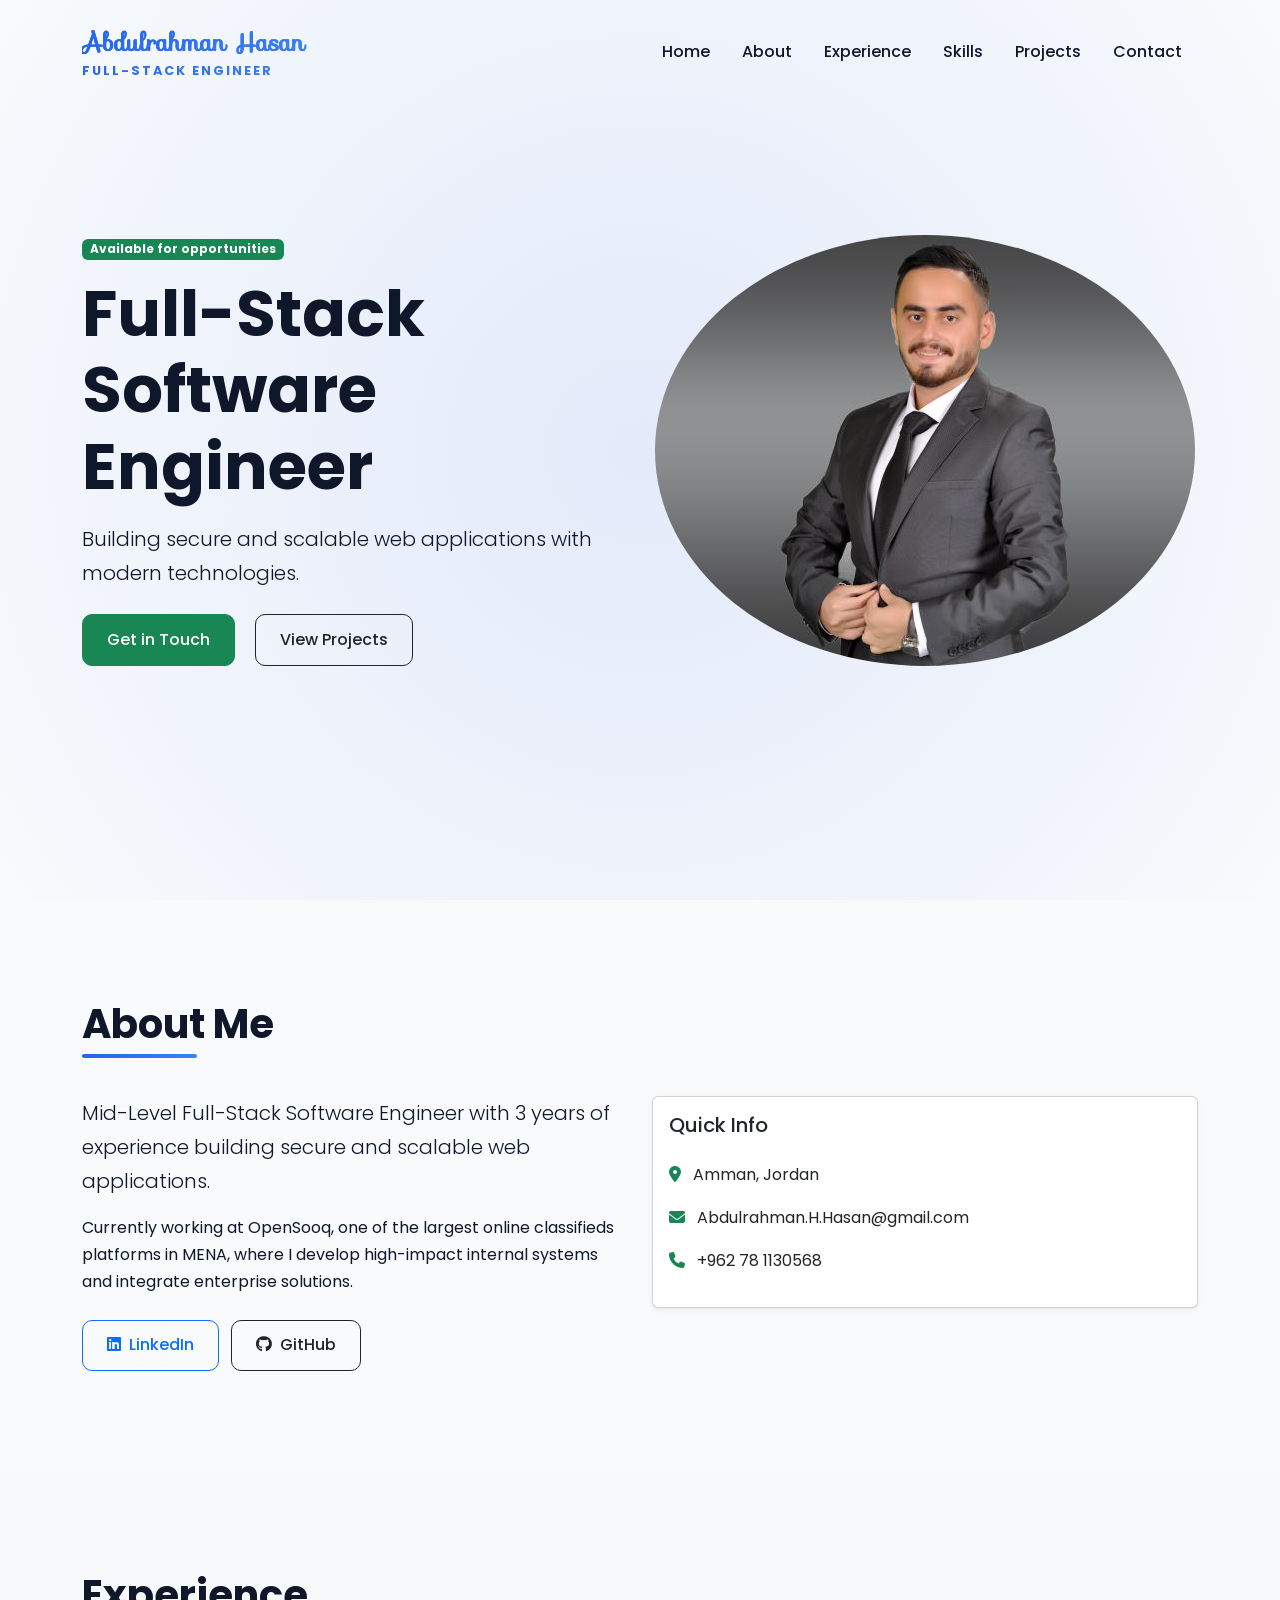
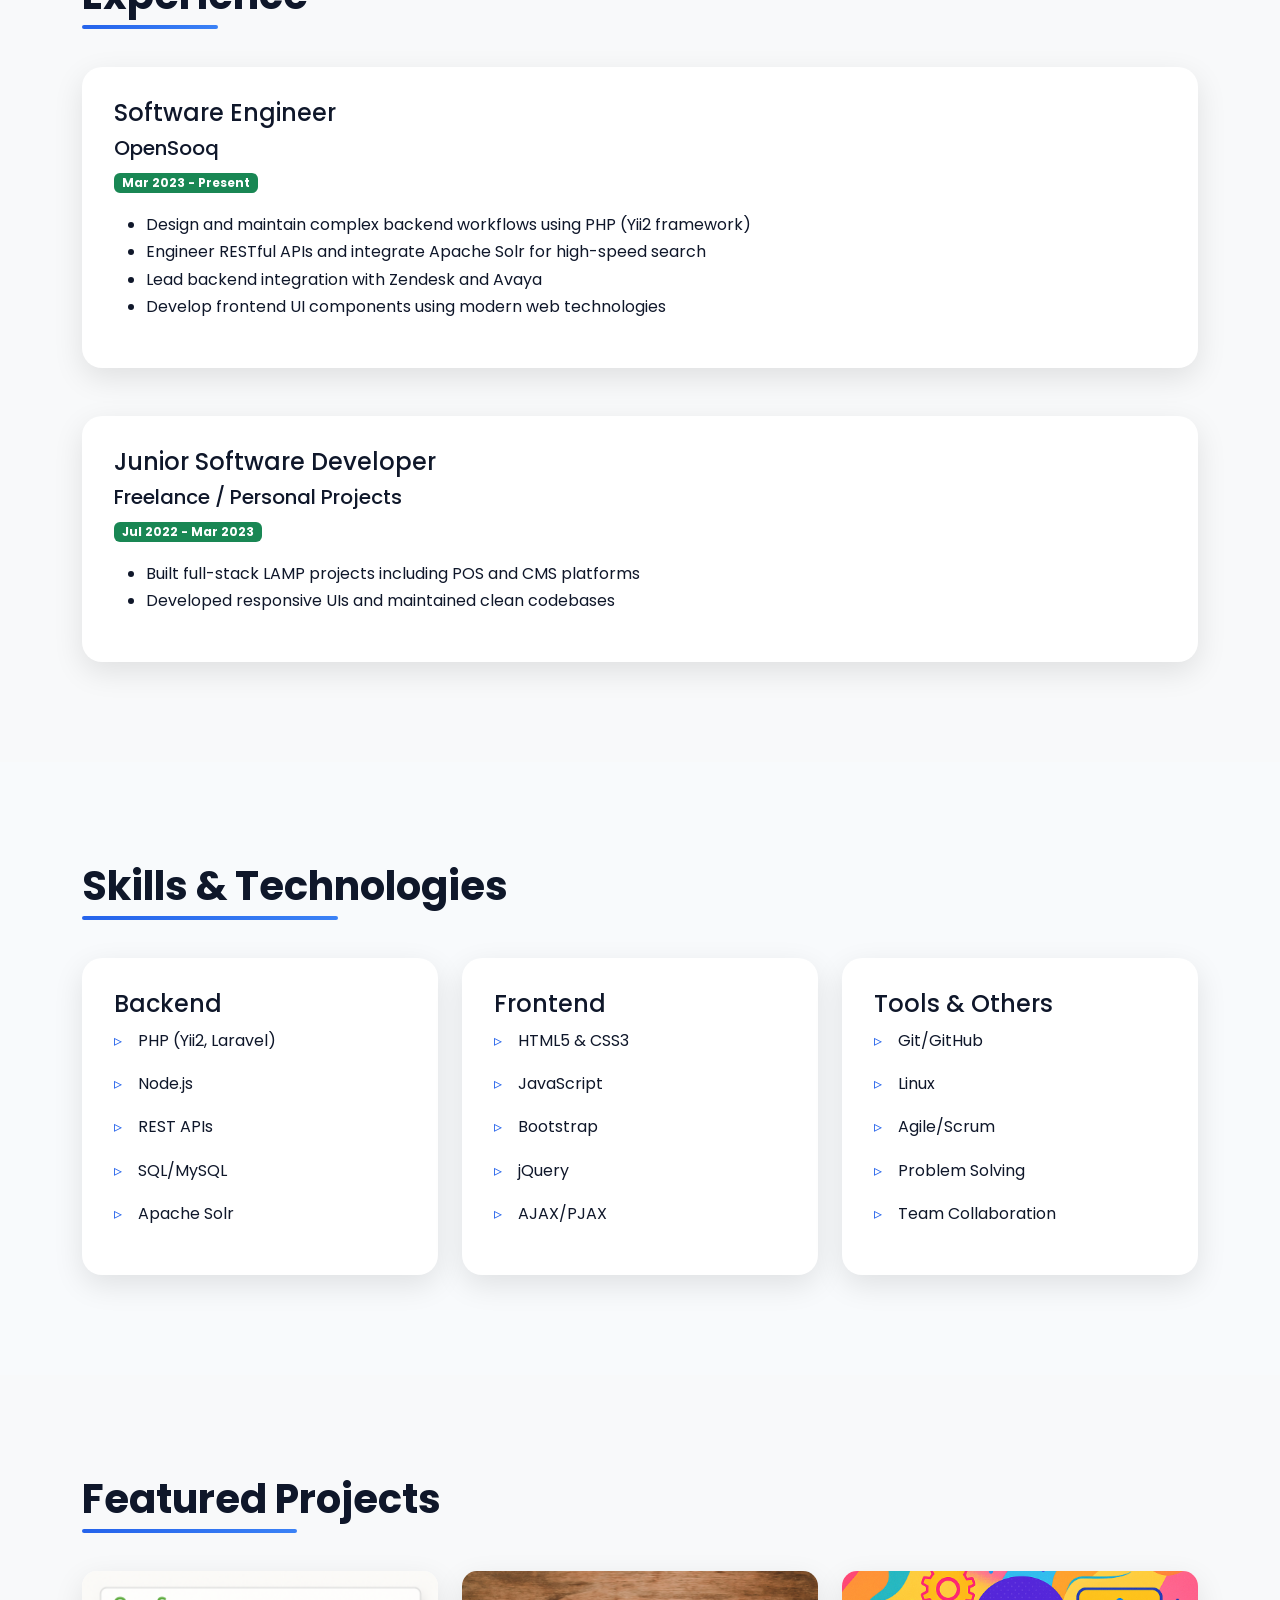
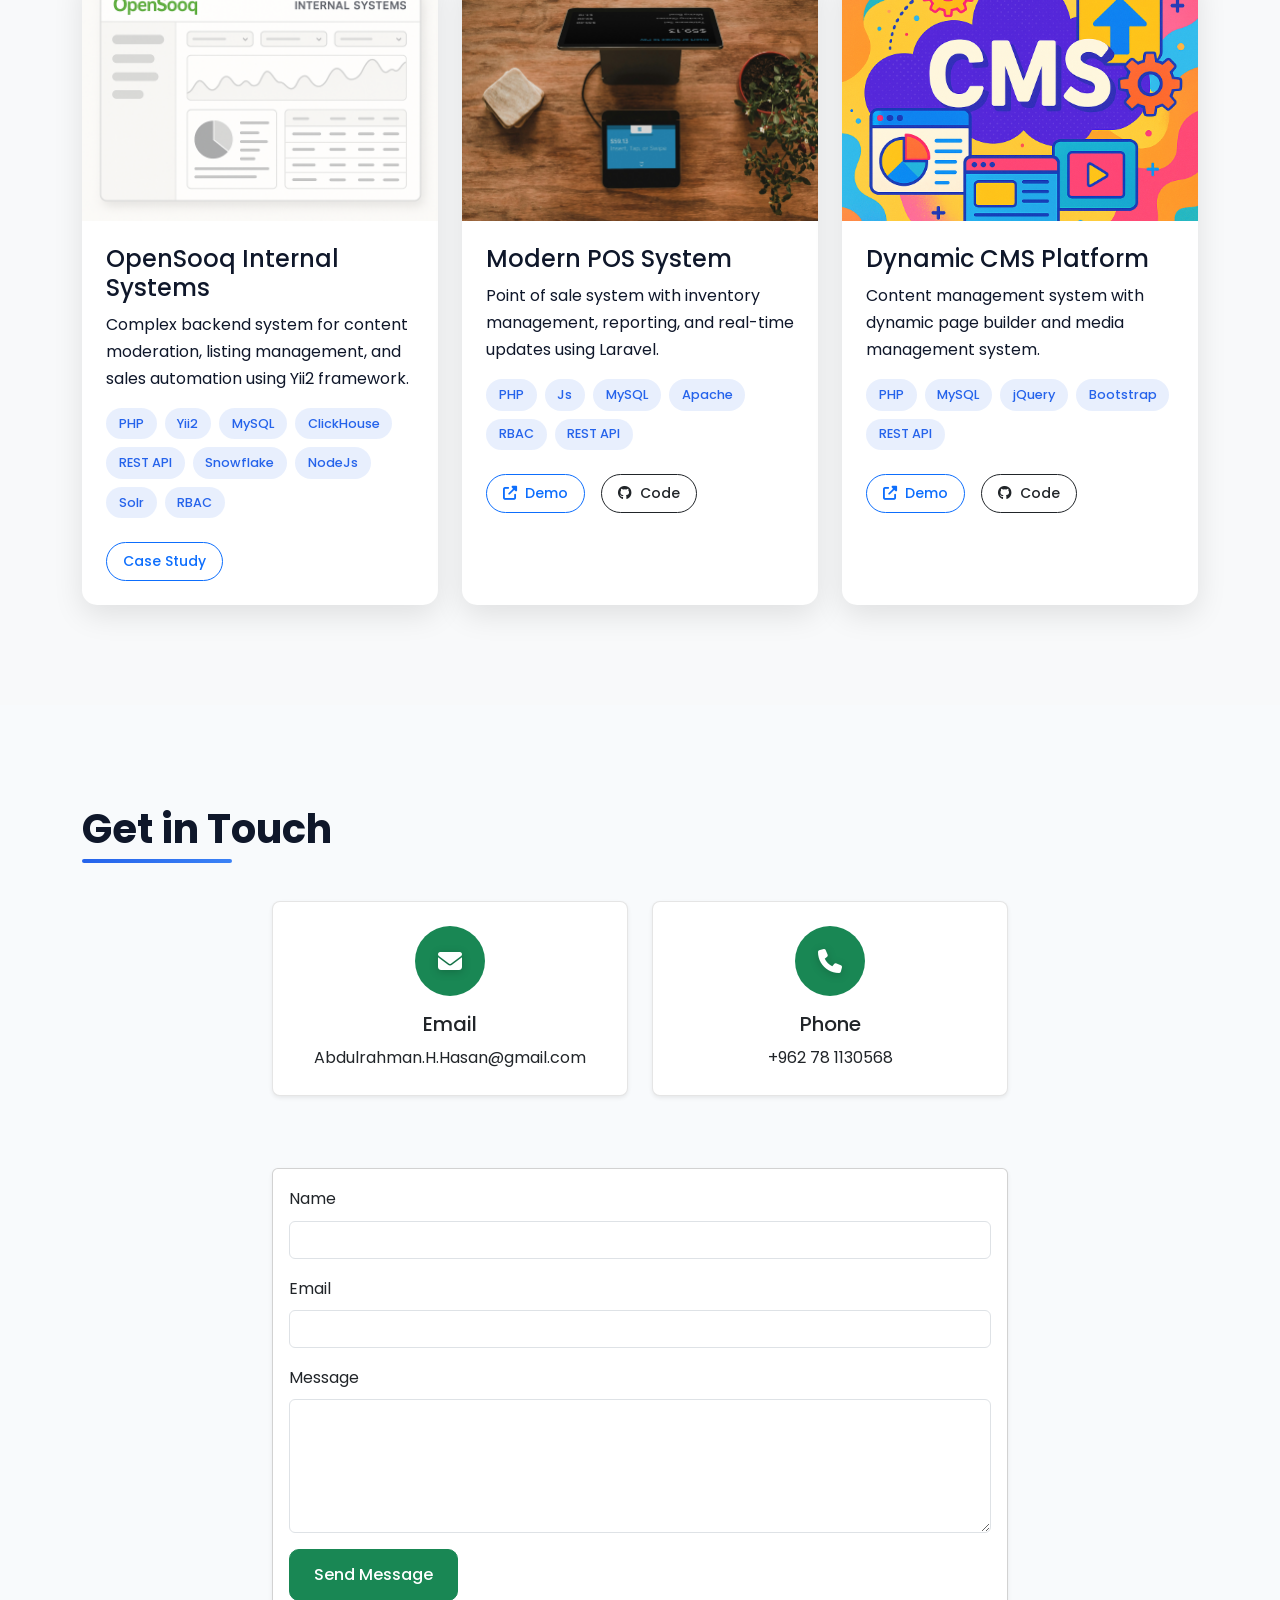
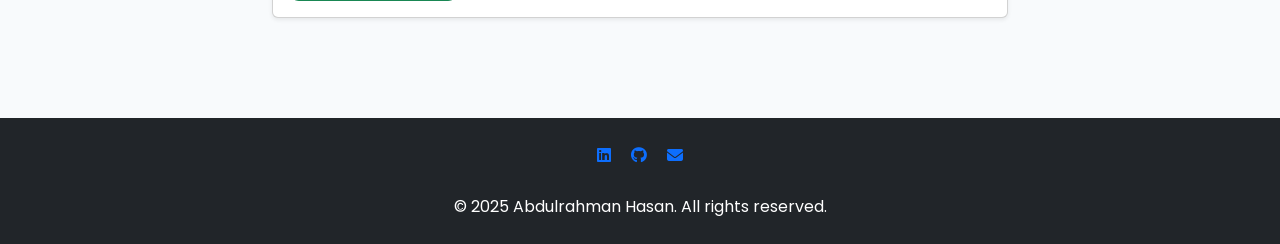
==== commit e3ea6fa5: "Final Version" ====
--- a/index.html
+++ b/index.html
@@ -274,6 +274,30 @@
     <section id="contact" class="section-padding reveal">
         <div class="container">
             <h2 class="section-title">Get in Touch</h2>
+            <div class="row justify-content-center mb-5">
+                <div class="col-md-6 col-lg-4 mb-4">
+                    <a href="mailto:Abdulrahman.H.Hasan@gmail.com" class="text-decoration-none">
+                        <div class="contact-card text-center p-4 bg-white shadow-sm rounded-3">
+                            <div class="contact-icon mb-3">
+                                <i class="fas fa-envelope"></i>
+                            </div>
+                            <h5 class="mb-2 text-dark">Email</h5>
+                            <span class="text-dark">Abdulrahman.H.Hasan@gmail.com</span>
+                        </div>
+                    </a>
+                </div>
+                <div class="col-md-6 col-lg-4 mb-4">
+                    <a href="tel:+962781130568" class="text-decoration-none">
+                        <div class="contact-card text-center p-4 bg-white shadow-sm rounded-3">
+                            <div class="contact-icon mb-3">
+                                <i class="fas fa-phone"></i>
+                            </div>
+                            <h5 class="mb-2 text-dark">Phone</h5>
+                            <span class="text-dark">+962 78 1130568</span>
+                        </div>
+                    </a>
+                </div>
+            </div>
             <div class="row justify-content-center">
                 <div class="col-lg-8">
                     <div class="card shadow-sm">
--- a/css/styles.css
+++ b/css/styles.css
@@ -306,4 +306,31 @@
 }
 .main-font {
   font-family: 'Sofia', serif, system-ui;
+}
+.contact-card {
+  transition: all 0.3s ease;
+  border: 1px solid rgba(0, 0, 0, 0.1);
+}
+
+.contact-card:hover {
+  transform: translateY(-5px);
+  box-shadow: 0 10px 20px rgba(0, 0, 0, 0.1);
+  border-color: var(--primary);
+}
+
+.contact-icon {
+  width: 70px;
+  height: 70px;
+  display: flex;
+  align-items: center;
+  justify-content: center;
+  margin: 0 auto;
+  border-radius: 50%;
+  background: #198754;
+  color: white;
+  font-size: 1.5rem;
+}
+
+.contact-icon i {
+  filter: drop-shadow(0 2px 4px rgba(0, 0, 0, 0.2));
 }
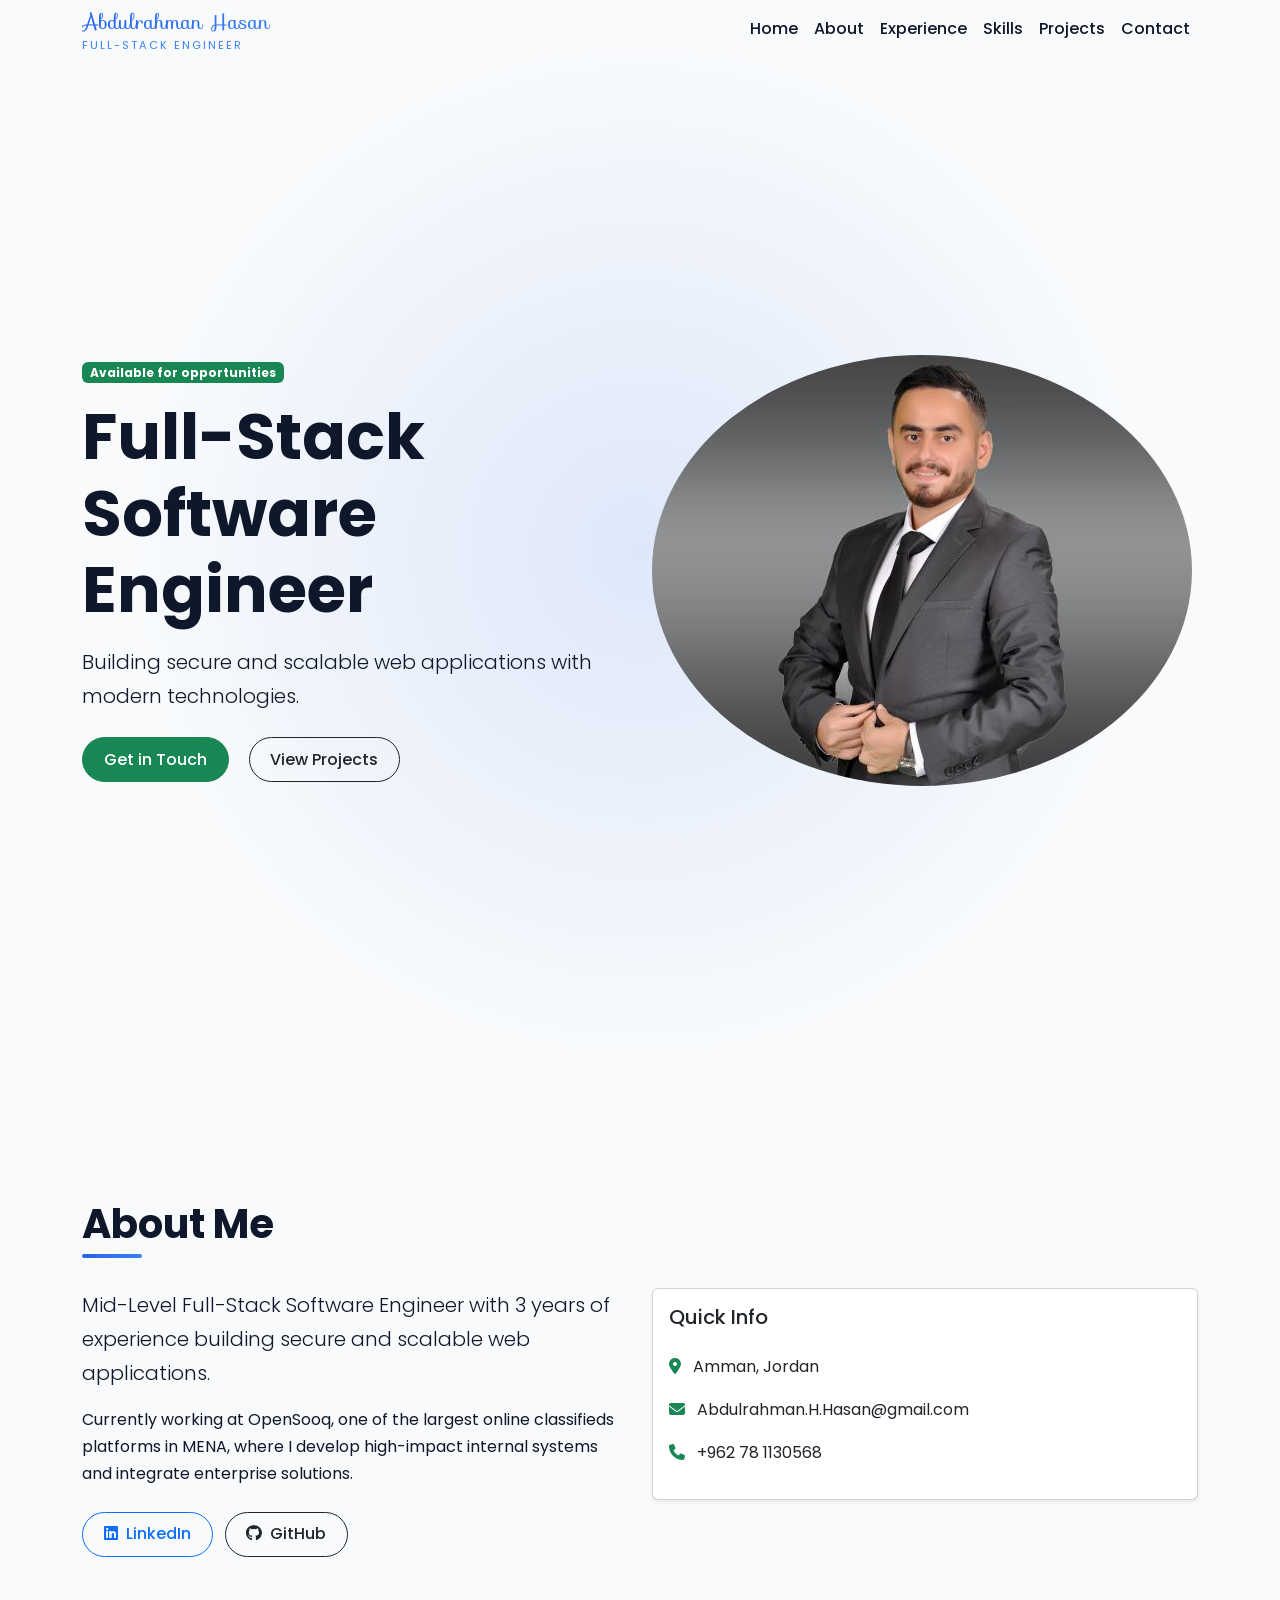
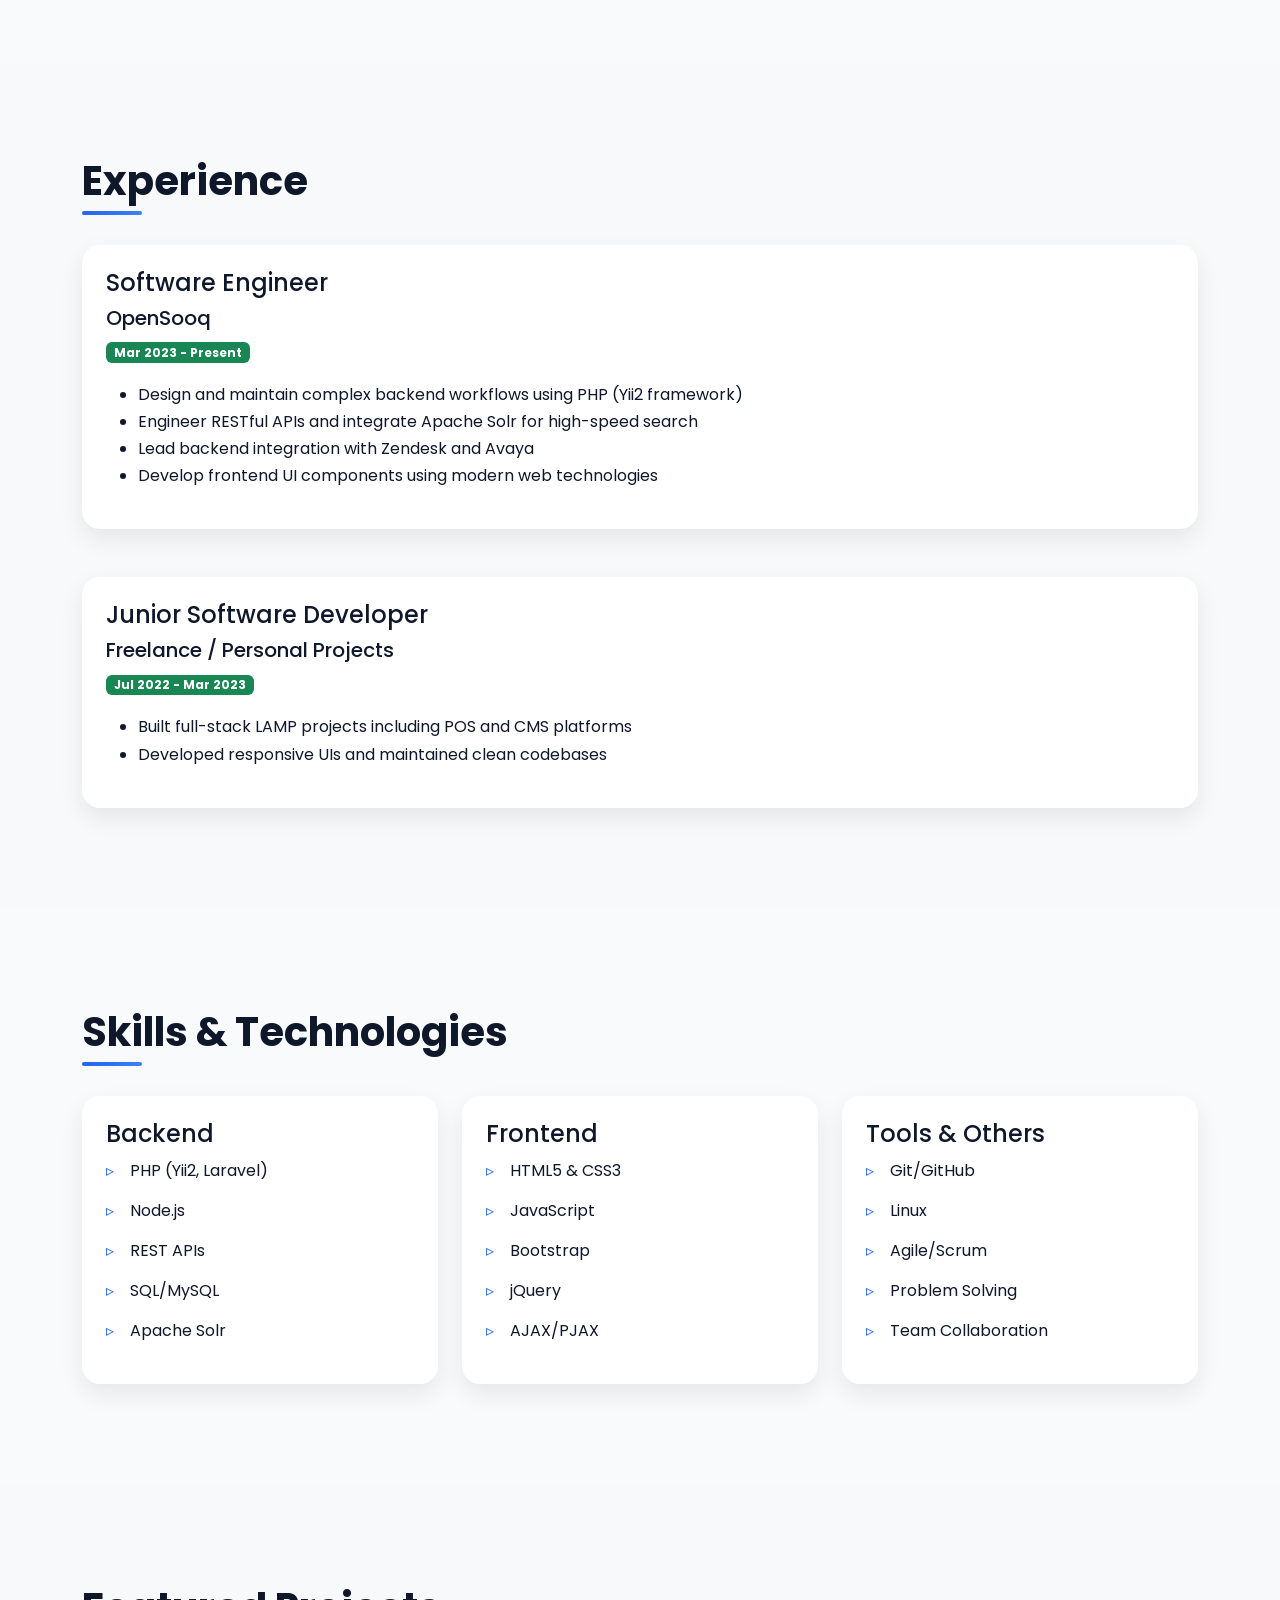
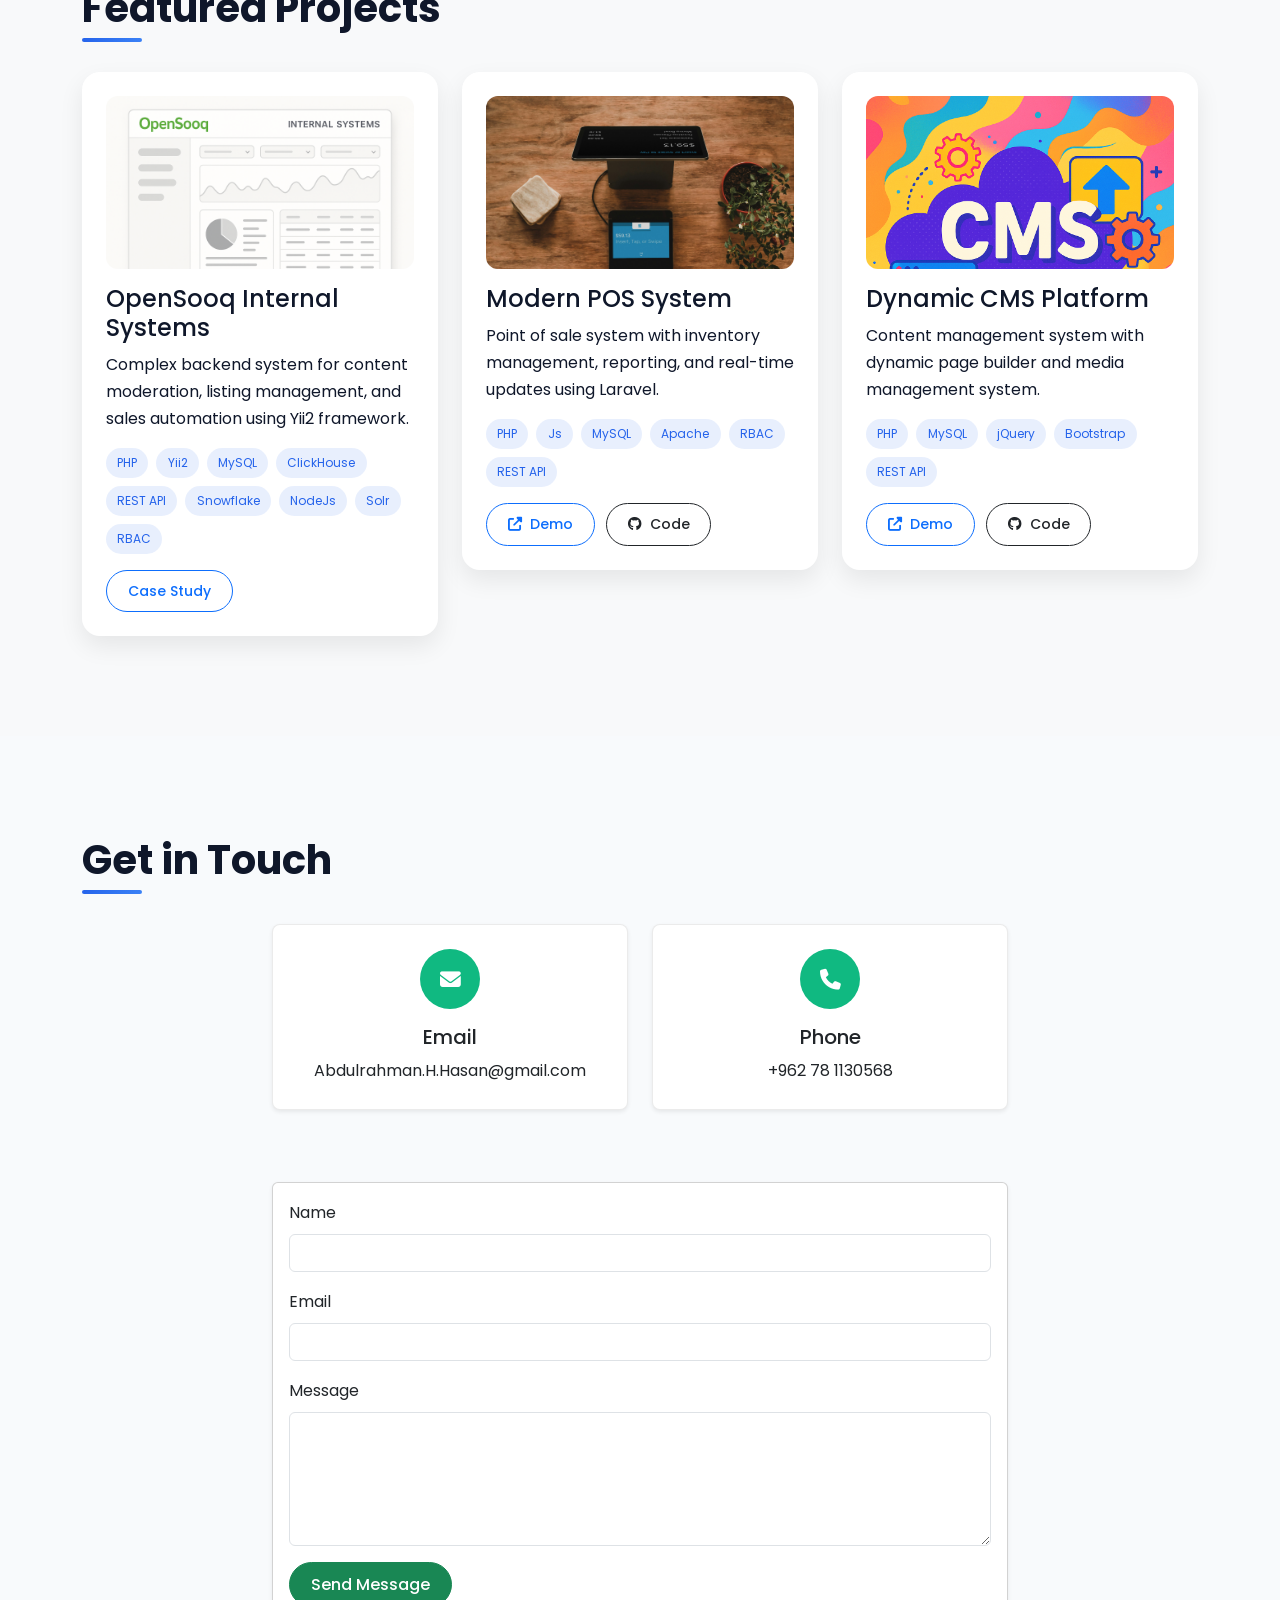
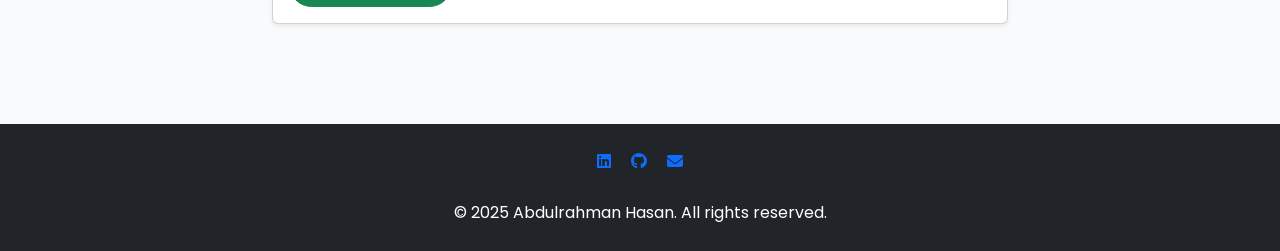
==== commit dcfade5a: "design fixes" ====
--- a/index.html
+++ b/index.html
@@ -2,7 +2,8 @@
 <html lang="en">
 <head>
     <meta charset="UTF-8">
-    <meta name="viewport" content="width=device-width, initial-scale=1.0">
+    <meta name="viewport" content="width=device-width, initial-scale=1, maximum-scale=1, viewport-fit=cover">
+
     <title>Abdulrahman Hasan | Full-Stack Engineer</title>
     <link rel="preconnect" href="https://fonts.googleapis.com">
     <link rel="preconnect" href="https://fonts.gstatic.com" crossorigin>
--- a/css/styles.css
+++ b/css/styles.css
@@ -1,6 +1,13 @@
+/* ===========================
+   FONTS
+=========================== */
+@import url('https://fonts.googleapis.com/css2?family=Poppins:wght@300;400;500;600;700&display=swap');
+@import url('https://fonts.googleapis.com/css2?family=Playfair+Display:wght@500;700&display=swap');
 @import url('https://fonts.googleapis.com/css2?family=Sofia&display=swap');
-@import url('https://fonts.googleapis.com/css2?family=Raleway:wght@300&family=Sofia&display=swap');
-
+
+/* ===========================
+   ROOT VARIABLES
+=========================== */
 :root {
   --primary: #2563eb;
   --secondary: #3b82f6;
@@ -10,66 +17,77 @@
   --gradient: linear-gradient(135deg, var(--primary), var(--secondary));
 }
 
+/* ===========================
+   GLOBAL RESET
+=========================== */
+*,
+*::before,
+*::after {
+  box-sizing: border-box;
+}
+
 body {
-  font-family: 'Poppins', sans-serif;
+  margin: 0;
+  font-family: 'Poppins', system-ui, sans-serif;
   background-color: var(--light);
   color: var(--dark);
   line-height: 1.7;
 }
 
+img {
+  max-width: 100%;
+  display: block;
+}
+
+/* ===========================
+   NAVBAR
+=========================== */
 .navbar {
-  padding: 1.2rem 0;
+  position: fixed;
+  width: 100%;
+  top: 0;
+  z-index: 1000;
+  padding: 1rem 0;
+  background: transparent;
   transition: all 0.3s ease;
-  background: transparent;
 }
 
 .navbar-scrolled {
-  background: rgba(15, 23, 42, 0.95) !important;
+  background: rgba(15, 23, 42, 0.95);
   backdrop-filter: blur(10px);
-  padding: 0.8rem 0;
-  border-bottom: 1px solid rgba(255, 255, 255, 0.1);
+  padding: 0.7rem 0;
 }
 
 .navbar-brand {
   display: flex;
   flex-direction: column;
   line-height: 1.2;
-  font-weight: 700;
-  font-size: 1.5rem;
+}
+
+.brand-name {
+  font-family: 'Playfair Display', serif;
+  font-size: clamp(1.4rem, 2vw, 1.8rem);
   background: var(--gradient);
   -webkit-background-clip: text;
   -webkit-text-fill-color: transparent;
 }
 
-.brand-name {
-  font-family: 'Playfair Display', serif;
-  font-size: 1.8rem;
-}
-
-.first-name {
-  color: var(--primary);
-  font-weight: 700;
-}
-
-.last-name {
+.brand-title {
+  font-size: 0.7rem;
+  letter-spacing: 2px;
+  color: var(--secondary);
+  text-transform: uppercase;
+}
+
+.nav-link {
   color: var(--dark);
-  font-weight: 400;
-  margin-left: 5px;
-}
-
-.brand-title {
-  font-size: 0.8rem;
-  color: var(--secondary);
-  font-family: 'Poppins', sans-serif;
-  letter-spacing: 2px;
-  text-transform: uppercase;
-}
-
-.nav-link {
   font-weight: 500;
+  padding: 0.5rem 1rem;
   position: relative;
-  padding: 0.5rem 1rem !important;
-  color: var(--dark) !important;
+}
+
+.navbar-scrolled .nav-link {
+  color: var(--light);
 }
 
 .nav-link::after {
@@ -80,7 +98,7 @@
   width: 0;
   height: 2px;
   background: var(--gradient);
-  transition: all 0.3s ease;
+  transition: 0.3s;
   transform: translateX(-50%);
 }
 
@@ -88,249 +106,273 @@
   width: 100%;
 }
 
-.navbar-scrolled .nav-link {
-  color: var(--light) !important;
-}
-
-.navbar-scrolled .last-name,
-.navbar-scrolled .brand-title {
-  color: var(--light);
-}
-
+/* ===========================
+   HERO SECTION
+=========================== */
 .hero-section {
   min-height: 100vh;
-  background: radial-gradient(circle at 50% 50%, rgba(37, 99, 235, 0.1) 0%, rgba(15, 23, 42, 0) 100%);
-  position: relative;
-  overflow: hidden;
+  padding: 120px 1rem 80px;
+  display: flex;
+  align-items: center;
+  background: radial-gradient(circle, rgba(37,99,235,0.12), transparent 60%);
 }
 
 .hero-image {
+  max-width: 320px;
+  margin-inline: auto;
   border: 4px solid var(--primary);
   padding: 0.5rem;
-  border-radius: 30% 70% 70% 30% / 30% 30% 70% 70%;
-  animation: morphing 10s ease-in-out infinite;
-}
-
-@keyframes morphing {
-  0% { border-radius: 30% 70% 70% 30% / 30% 30% 70% 70%; }
-  25% { border-radius: 58% 42% 75% 25% / 76% 46% 54% 24%; }
-  50% { border-radius: 50% 50% 33% 67% / 55% 27% 73% 45%; }
-  75% { border-radius: 33% 67% 58% 42% / 63% 68% 32% 37%; }
-  100% { border-radius: 30% 70% 70% 30% / 30% 30% 70% 70%; }
-}
-
+  animation: morph 10s infinite;
+}
+
+@keyframes morph {
+  0% { border-radius: 30% 70% 70% 30%; }
+  50% { border-radius: 60% 40% 30% 70%; }
+  100% { border-radius: 30% 70% 70% 30%; }
+}
+
+/* ===========================
+   SECTIONS
+=========================== */
 .section-padding {
-  padding: 100px 0;
+  padding: clamp(60px, 10vw, 100px) 1rem;
 }
 
 .section-title {
-  font-size: 2.5rem;
+  font-size: clamp(1.6rem, 4vw, 2.5rem);
   font-weight: 700;
-  margin-bottom: 3rem;
+  margin-bottom: 2.5rem;
   position: relative;
-  display: inline-block;
 }
 
 .section-title::after {
   content: '';
   position: absolute;
+  left: 0;
   bottom: -10px;
-  left: 0;
-  width: 60%;
+  width: 60px;
   height: 4px;
   background: var(--gradient);
   border-radius: 2px;
 }
 
-.skill-card, .timeline-item, .contact-form {
-  background: white;
-  border-radius: 20px;
-  padding: 2rem;
-  box-shadow: 0 10px 30px rgba(0, 0, 0, 0.1);
-  height: 100%;
+/* ===========================
+   CARDS
+=========================== */
+.skill-card,
+.timeline-item,
+.project-card,
+.contact-form {
+  background: #fff;
+  border-radius: 18px;
+  padding: 1.5rem;
+  box-shadow: 0 10px 25px rgba(0,0,0,0.08);
   transition: all 0.3s ease;
 }
 
-.skill-card:hover {
-  transform: translateY(-10px);
-  box-shadow: 0 20px 40px rgba(0, 0, 0, 0.2);
-}
-
+.skill-card:hover,
+.project-card:hover {
+  transform: translateY(-8px);
+  box-shadow: 0 20px 40px rgba(0,0,0,0.15);
+}
+
+/* ===========================
+   SKILLS
+=========================== */
 .skill-list {
   list-style: none;
   padding: 0;
 }
 
 .skill-list li {
-  margin-bottom: 1rem;
   padding-left: 1.5rem;
+  margin-bottom: 0.8rem;
   position: relative;
 }
 
 .skill-list li::before {
-  content: '▹';
+  content: "▹";
   position: absolute;
   left: 0;
   color: var(--primary);
 }
 
-.timeline-item::before {
-  content: '';
-  position: absolute;
-  width: 20px;
-  height: 20px;
-  background: var(--primary);
-  border-radius: 50%;
-  left: -40px;
-  top: 2rem;
-}
-
-.project-card {
-  background: white;
-  border-radius: 15px;
+/* ===========================
+   PROJECTS
+=========================== */
+.project-image {
+  aspect-ratio: 16 / 9;
   overflow: hidden;
-  box-shadow: 0 10px 30px rgba(0, 0, 0, 0.1);
-  transition: all 0.3s ease;
-  height: 100%;
-  position: relative;
-  opacity: 1 !important;
-  transform: none !important;
-}
-
-.project-image {
-  position: relative;
-  width: 100%;
-  height: 250px;
-  overflow: hidden;
+  border-radius: 12px;
 }
 
 .project-image img {
-  width: 100%;
-  height: 100%;
   object-fit: cover;
-  transition: transform 0.5s ease;
-}
-
-.project-overlay {
-  position: absolute;
-  inset: 0;
-  background: rgba(37, 99, 235, 0.9);
-  display: flex;
-  align-items: center;
-  justify-content: center;
-  opacity: 0;
-  transition: opacity 0.3s ease;
-}
-
-.project-type {
-  color: white;
-  font-weight: 500;
-  letter-spacing: 1px;
-  transform: translateY(20px);
-  transition: transform 0.3s ease;
+  transition: transform 0.4s ease;
+}
+
+.project-card:hover img {
+  transform: scale(1.08);
 }
 
 .project-content {
-  padding: 1.5rem;
+  padding-top: 1rem;
 }
 
 .tech-stack {
-  margin: 1rem 0;
   display: flex;
   flex-wrap: wrap;
   gap: 0.5rem;
 }
 
 .tech-stack span {
-  padding: 0.3rem 0.8rem;
-  background: rgba(37, 99, 235, 0.1);
+  font-size: 0.75rem;
+  padding: 0.3rem 0.7rem;
+  background: rgba(37,99,235,0.1);
   color: var(--primary);
-  border-radius: 20px;
-  font-size: 0.8rem;
+  border-radius: 999px;
+}
+
+.project-links {
+  display: flex;
+  gap: 0.7rem;
+  margin-top: 1rem;
+  flex-wrap: wrap;
+}
+
+/* ===========================
+   BUTTONS
+=========================== */
+.btn {
+  padding: 0.6rem 1.3rem;
+  border-radius: 999px;
   font-weight: 500;
-}
-
-.project-links {
-  margin-top: 1.5rem;
-  display: flex;
-  gap: 1rem;
-}
-
-.btn {
-  padding: 0.8rem 1.5rem;
-  border-radius: 10px;
-  font-weight: 500;
-  transition: all 0.3s ease;
+  transition: 0.3s;
 }
 
 .btn-primary {
   background: var(--gradient);
   border: none;
-}
-
-.project-links .btn {
-  border-radius: 20px;
-  padding: 0.5rem 1rem;
-}
-
-.project-card:hover, .btn-primary:hover {
+  color: white;
+}
+
+.btn:hover {
   transform: translateY(-3px);
-  box-shadow: 0 20px 40px rgba(0, 0, 0, 0.2);
-}
-
-.project-card:hover .project-overlay {
-  opacity: 1;
-}
-
-.project-card:hover .project-type {
-  transform: translateY(0);
-}
-
-.project-card:hover .project-image img {
-  transform: scale(1.1);
-}
-
-[data-aos] {
-  opacity: 1 !important;
-  transform: none !important;
-}
-
-.reveal {
-  opacity: 1;
-  transform: none;
-  transition: none;
+  box-shadow: 0 10px 20px rgba(0,0,0,0.15);
+}
+
+/* ===========================
+   CONTACT
+=========================== */
+.contact-card {
+  border: 1px solid rgba(0,0,0,0.08);
+  padding: 1.5rem;
+  border-radius: 16px;
+  transition: 0.3s;
+}
+
+.contact-card:hover {
+  border-color: var(--primary);
+  transform: translateY(-6px);
+}
+
+.contact-icon {
+  width: 60px;
+  height: 60px;
+  background: var(--success);
+  color: white;
+  display: grid;
+  place-items: center;
+  border-radius: 50%;
+  margin-inline: auto;
+  font-size: 1.3rem;
+}
+
+/* ===========================
+   MOBILE NAV FIX
+=========================== */
+@media (max-width: 768px) {
+
+  .navbar {
+    background: rgba(15,23,42,0.95);
+  }
+
+  .nav-link {
+    padding: 0.7rem 0;
+    text-align: center;
+  }
+
+  .project-links {
+    flex-direction: column;
+  }
+
+  .btn {
+    width: 100%;
+    text-align: center;
+  }
+}
+
+/* ===========================
+   UTILS
+=========================== */
+.main-font {
+  font-family: 'Sofia', cursive;
 }
 
 .bg-light {
-  background-color: #f8f9fa !important;
-}
-.main-font {
-  font-family: 'Sofia', serif, system-ui;
-}
-.contact-card {
-  transition: all 0.3s ease;
-  border: 1px solid rgba(0, 0, 0, 0.1);
-}
-
-.contact-card:hover {
-  transform: translateY(-5px);
-  box-shadow: 0 10px 20px rgba(0, 0, 0, 0.1);
-  border-color: var(--primary);
-}
-
-.contact-icon {
-  width: 70px;
-  height: 70px;
-  display: flex;
-  align-items: center;
-  justify-content: center;
-  margin: 0 auto;
-  border-radius: 50%;
-  background: #198754;
-  color: white;
-  font-size: 1.5rem;
-}
-
-.contact-icon i {
-  filter: drop-shadow(0 2px 4px rgba(0, 0, 0, 0.2));
-}+  background-color: #f8f9fa;
+}
+/* ===============================
+   WEBVIEW / APP FIXES
+================================ */
+
+/* Prevent zoom & overflow */
+html, body {
+  width: 100%;
+  overflow-x: hidden;
+  -webkit-text-size-adjust: 100%;
+}
+
+/* Fix vh bug in mobile apps */
+.hero-section {
+  min-height: 100svh;
+  min-height: 100dvh;
+}
+
+/* Fixed navbar safe area */
+.navbar {
+  padding-top: env(safe-area-inset-top);
+}
+
+/* Disable hover effects in apps */
+@media (hover: none) {
+  .project-card:hover,
+  .btn:hover,
+  .skill-card:hover {
+    transform: none;
+    box-shadow: none;
+  }
+}
+
+/* Force mobile layout in app */
+@media (max-width: 480px) {
+
+  .container,
+  .container-fluid {
+    padding-left: 1rem !important;
+    padding-right: 1rem !important;
+  }
+
+  .hero-section {
+    padding-top: 140px;
+  }
+
+  .navbar-brand {
+    text-align: center;
+    align-items: center;
+  }
+
+  .project-image {
+    aspect-ratio: 4 / 3;
+  }
+}
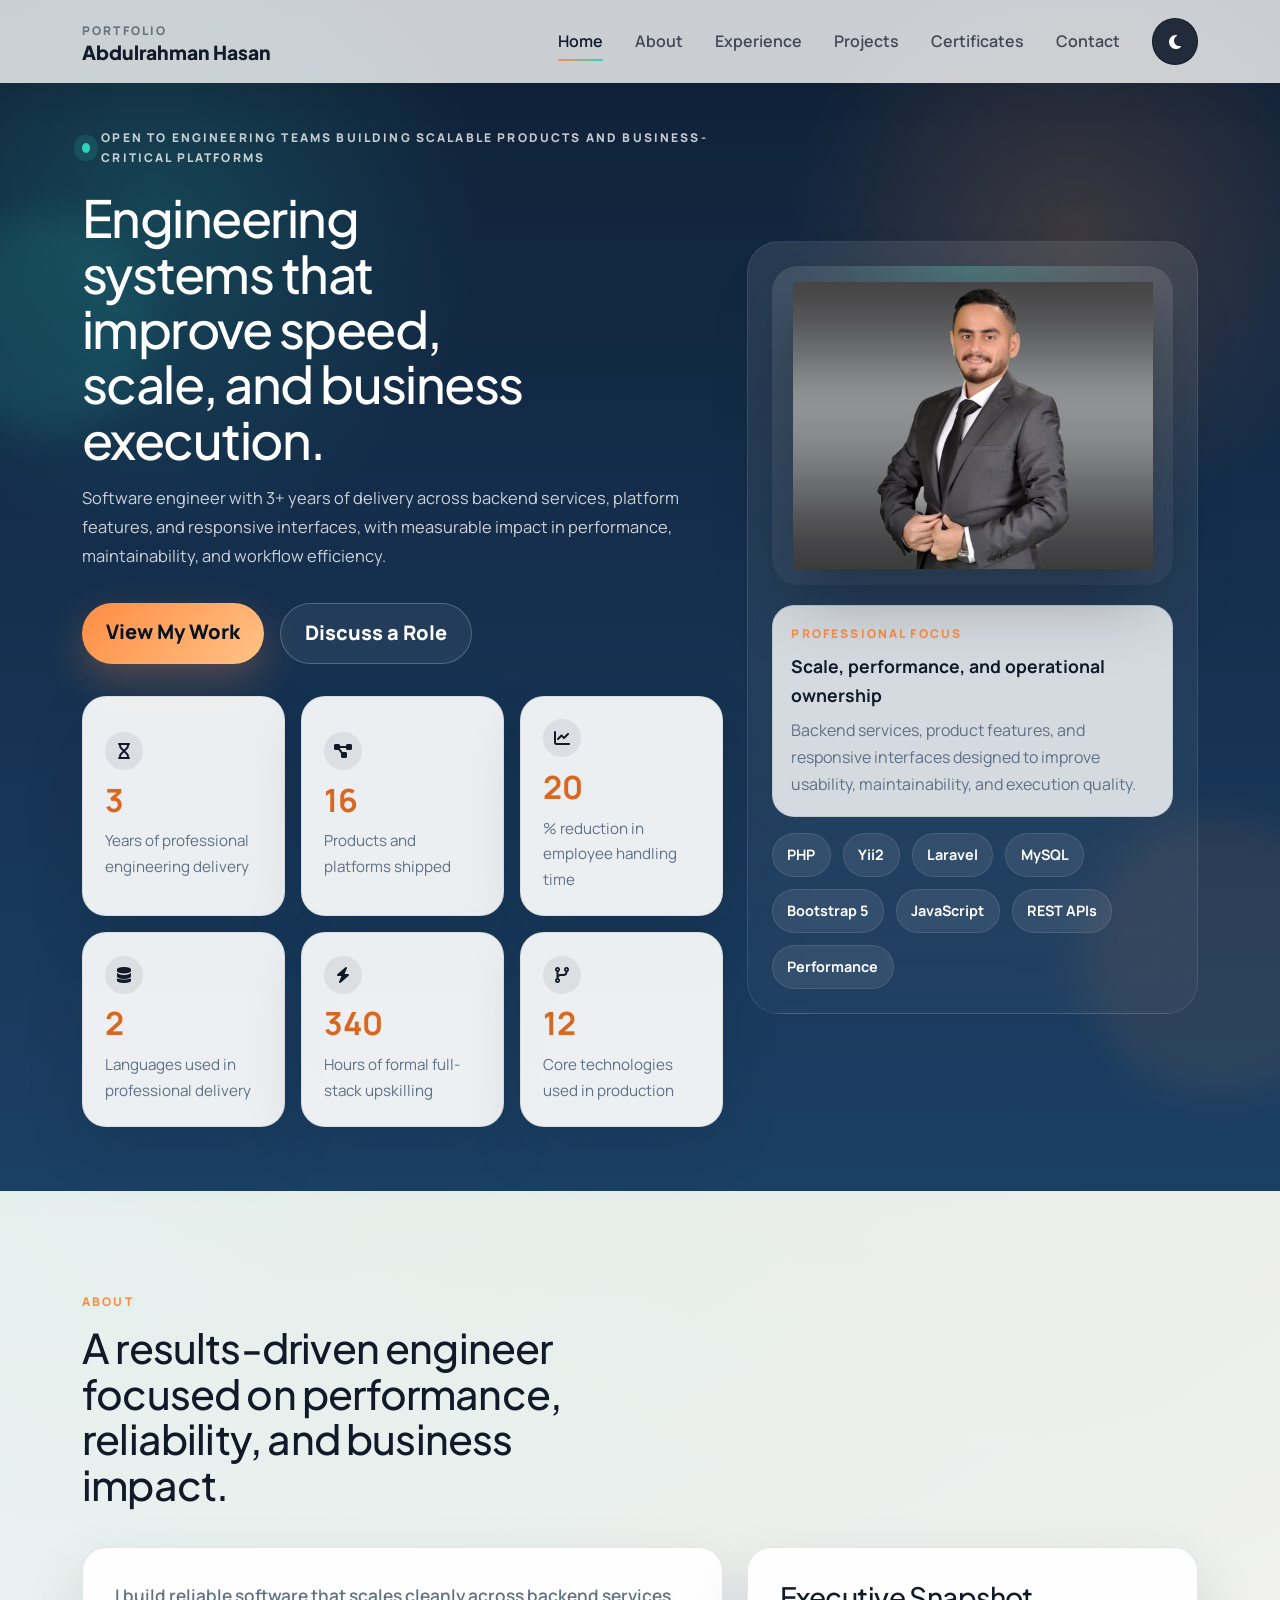
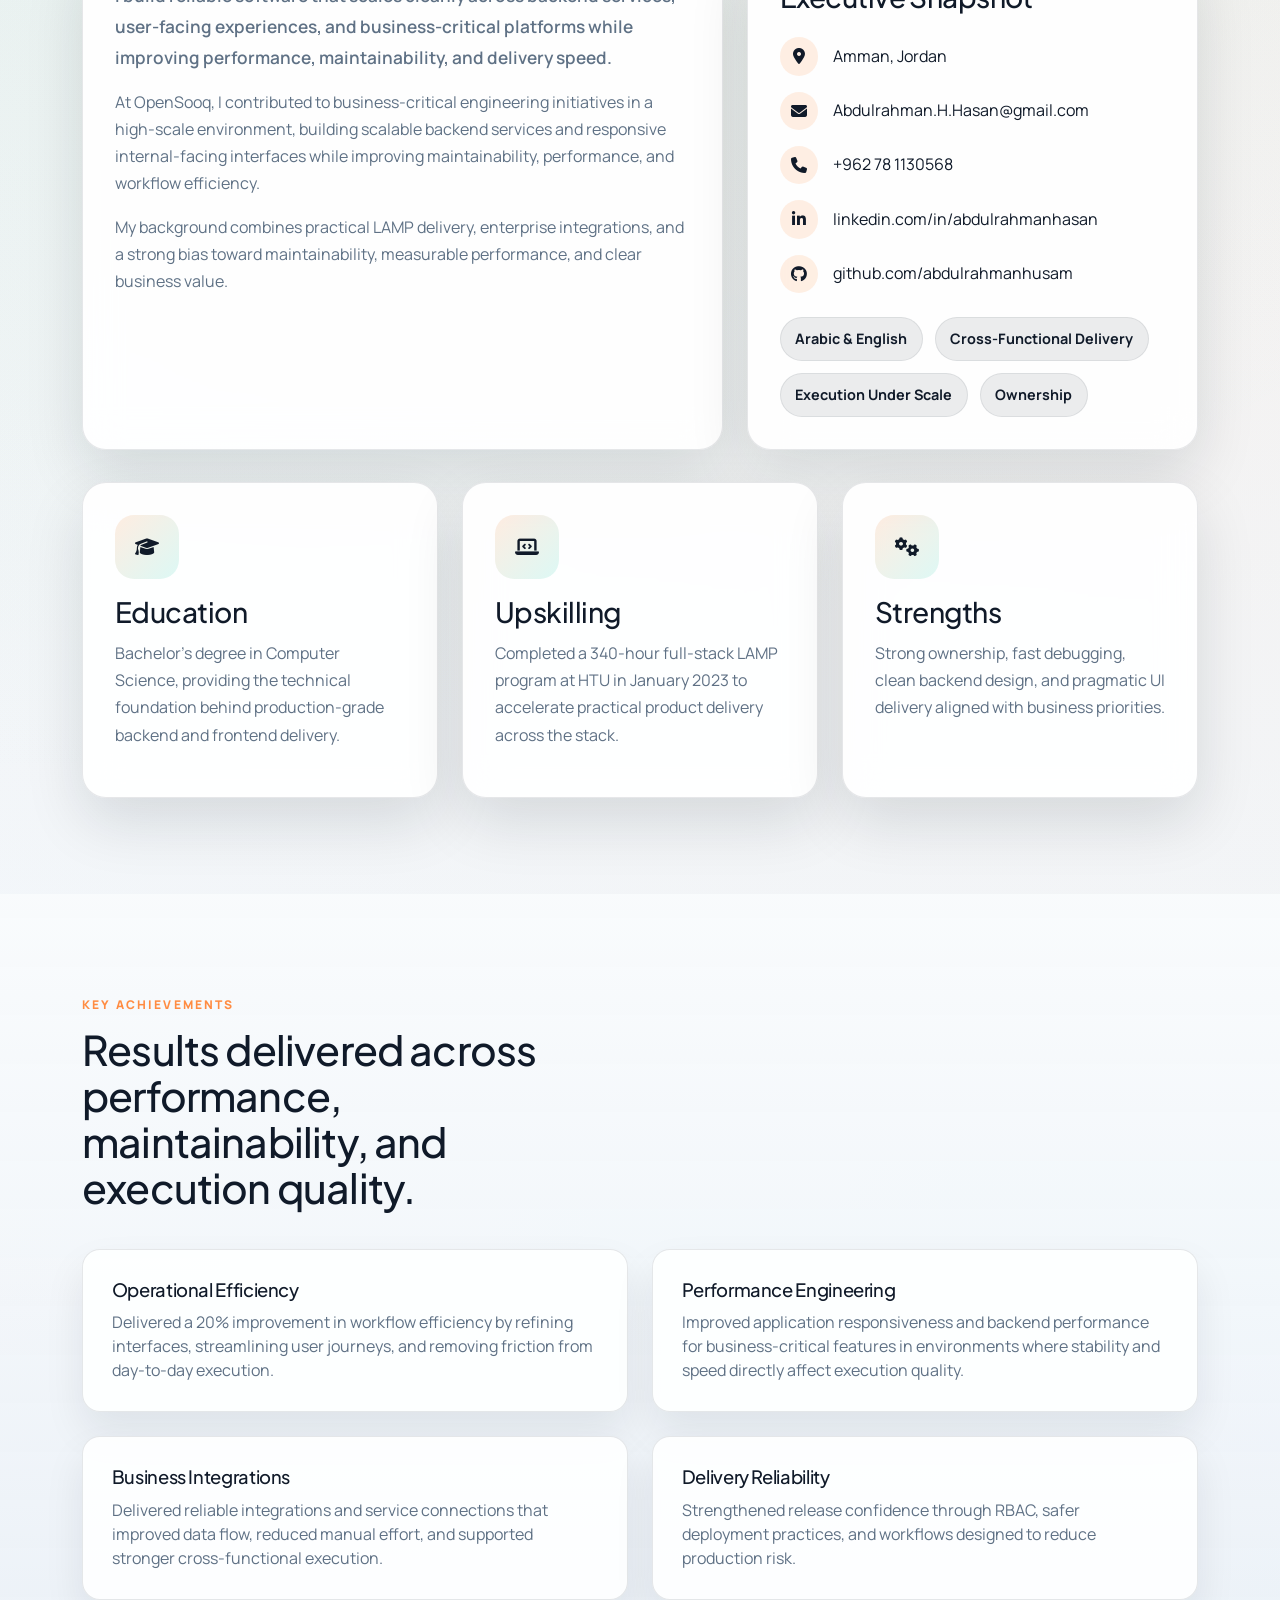
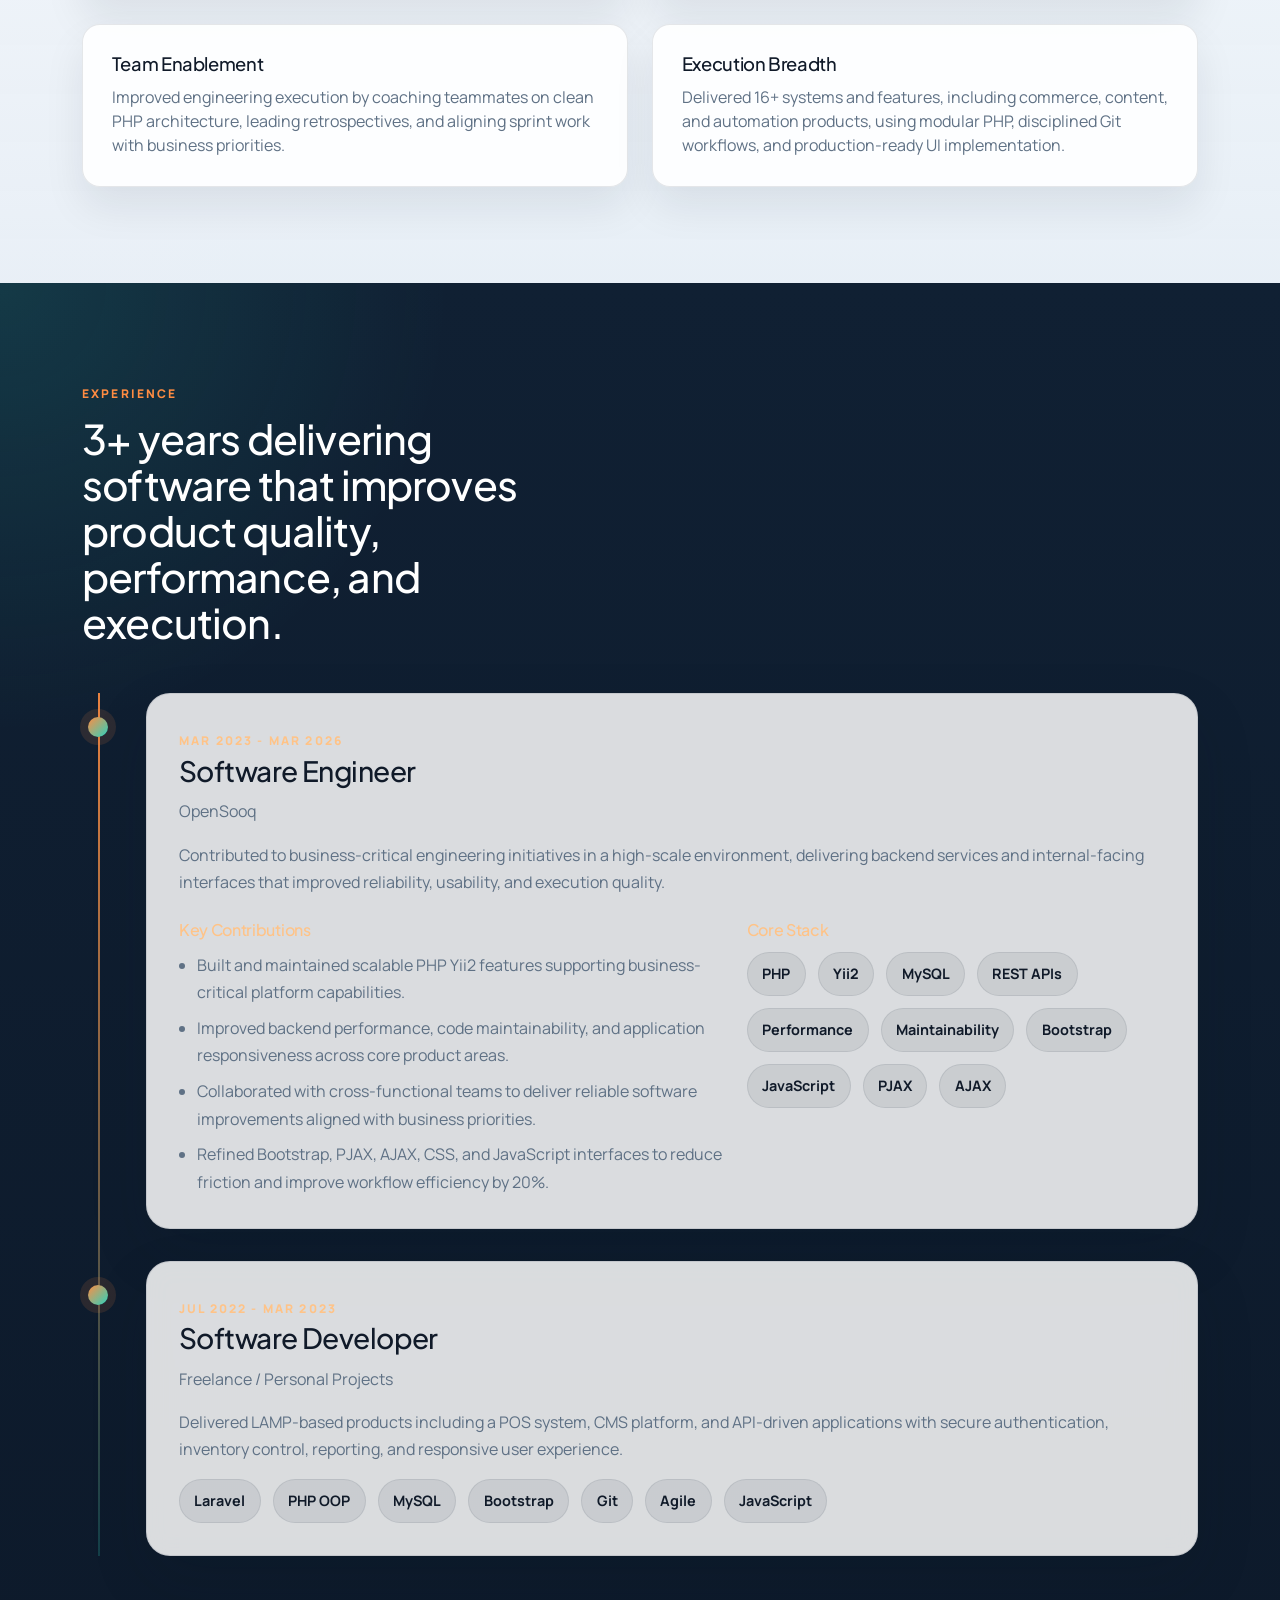
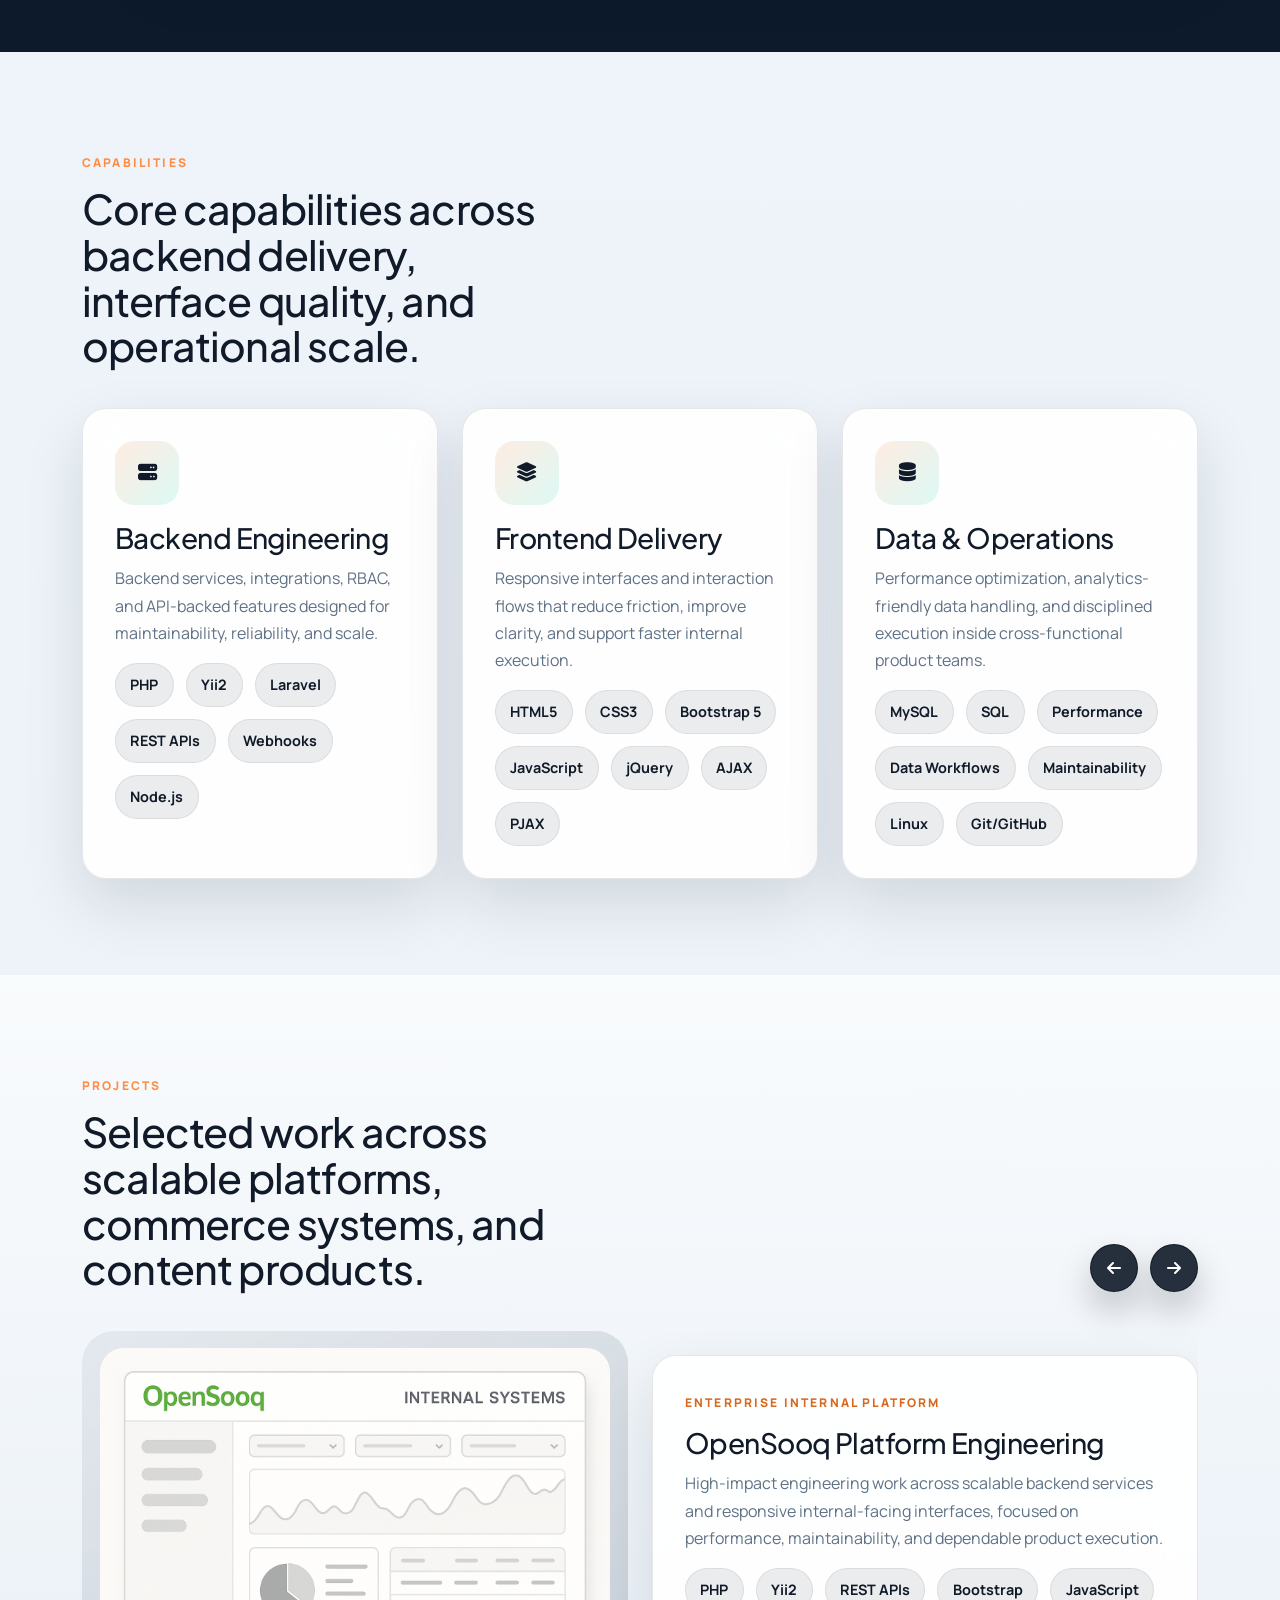
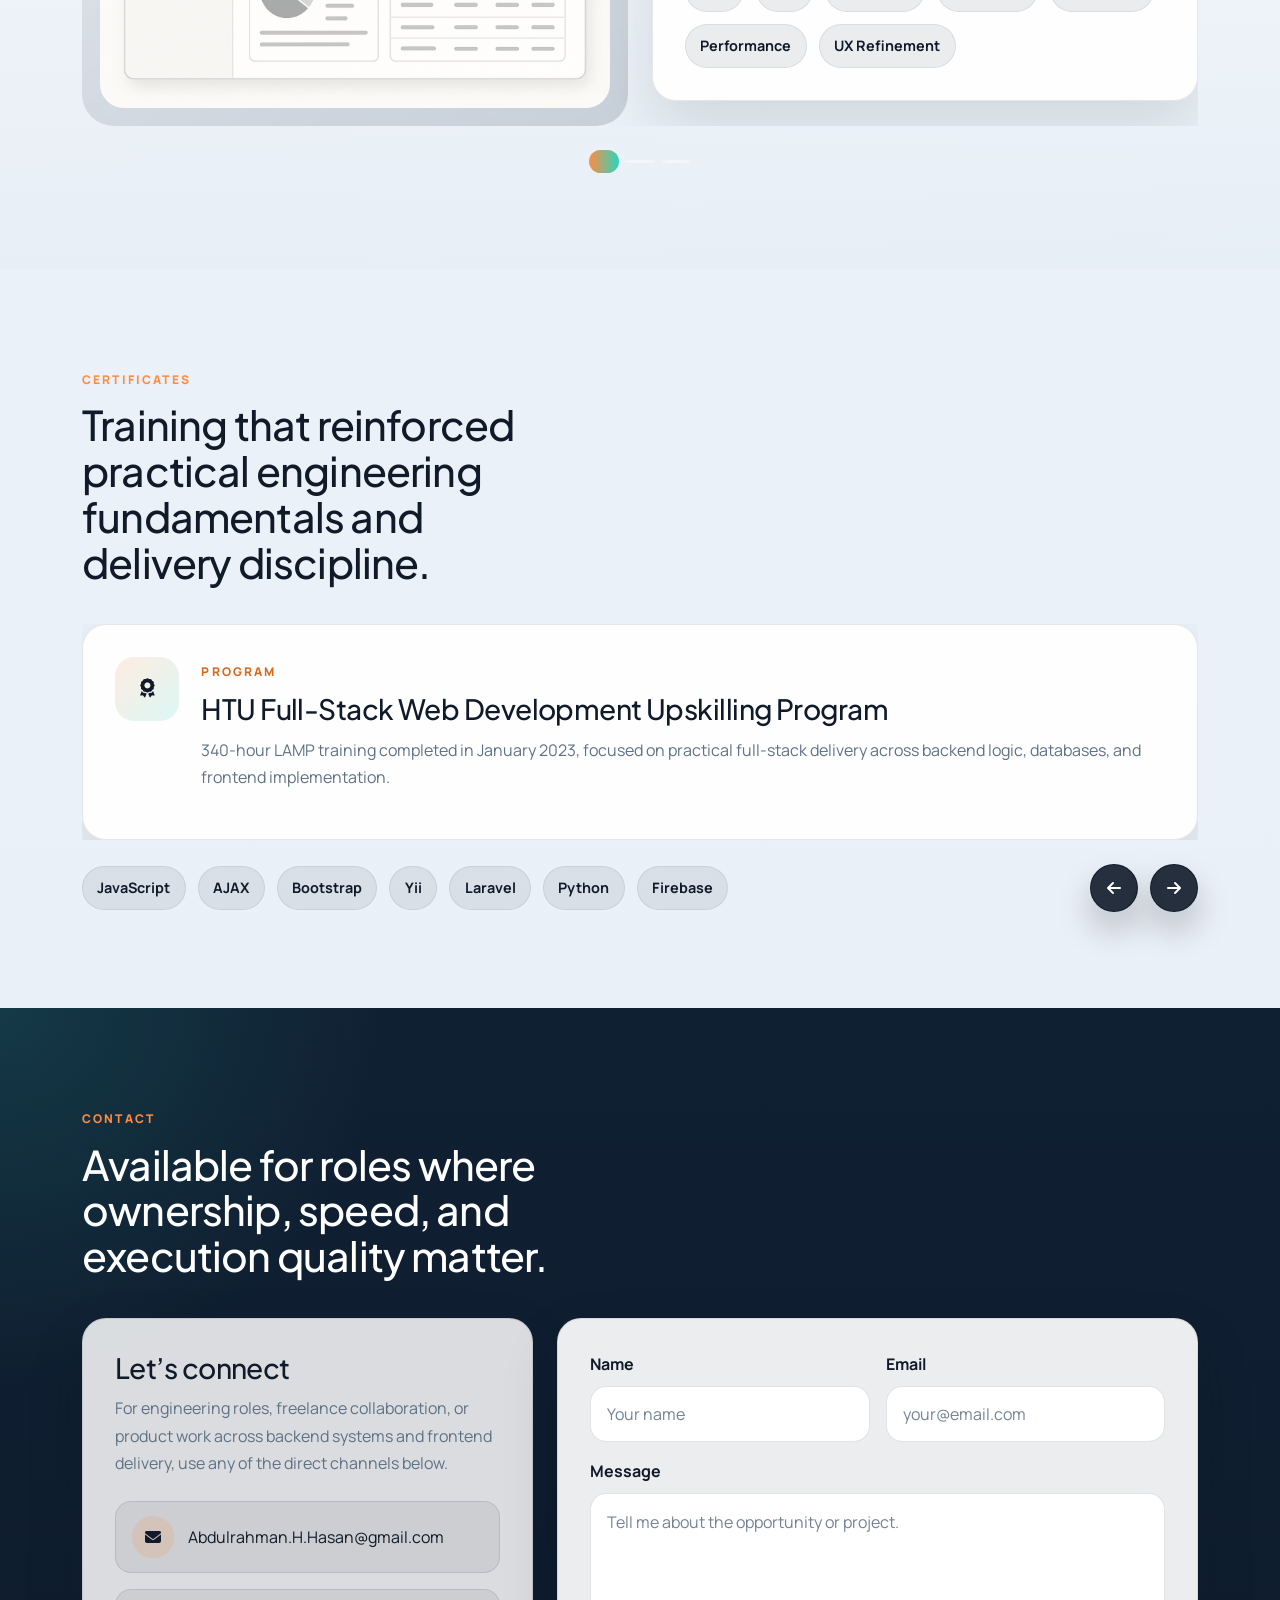
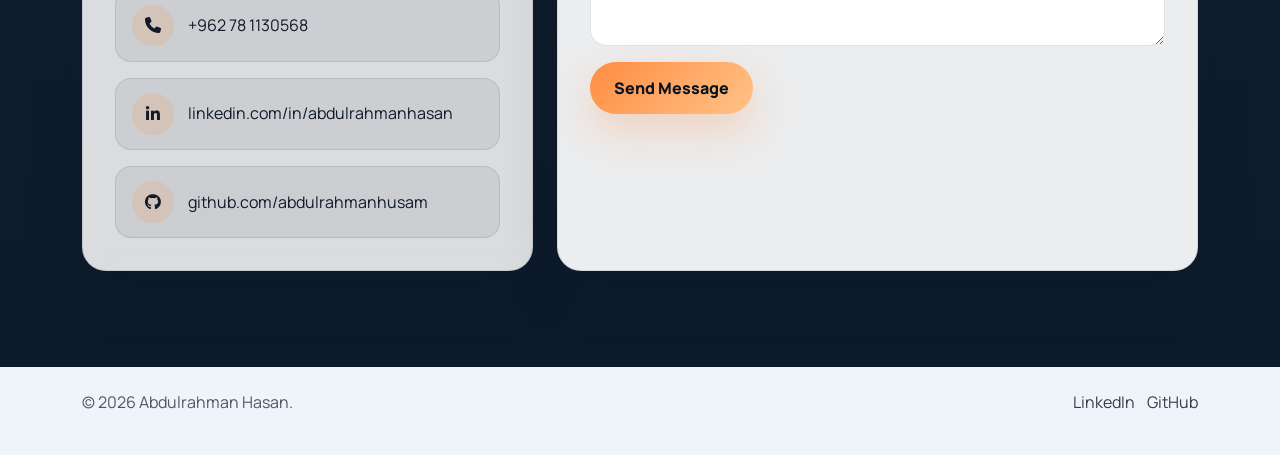
==== commit 0c65bf43: "update" ====
--- a/index.html
+++ b/index.html
@@ -1,351 +1,621 @@
 <!DOCTYPE html>
-<html lang="en">
+<html lang="en" data-theme="dark">
 <head>
     <meta charset="UTF-8">
     <meta name="viewport" content="width=device-width, initial-scale=1, maximum-scale=1, viewport-fit=cover">
-
-    <title>Abdulrahman Hasan | Full-Stack Engineer</title>
+    <meta name="description" content="Abdulrahman Hasan is a software engineer building scalable platforms, performant backend services, and maintainable user experiences with measurable business impact.">
+    <title>Abdulrahman Hasan | Software Engineer</title>
     <link rel="preconnect" href="https://fonts.googleapis.com">
     <link rel="preconnect" href="https://fonts.gstatic.com" crossorigin>
-    <link href="https://fonts.googleapis.com/css2?family=Playfair+Display:wght@400;700&family=Poppins:wght@300;400;500;600;700&display=swap" rel="stylesheet">
+    <link href="https://fonts.googleapis.com/css2?family=Manrope:wght@400;500;600;700;800&family=Plus+Jakarta+Sans:wght@600;700;800&display=swap" rel="stylesheet">
     <link href="https://cdn.jsdelivr.net/npm/bootstrap@5.3.0/dist/css/bootstrap.min.css" rel="stylesheet">
     <link href="https://cdnjs.cloudflare.com/ajax/libs/font-awesome/6.4.0/css/all.min.css" rel="stylesheet">
-    <link href="https://unpkg.com/aos@2.3.1/dist/aos.css" rel="stylesheet">
     <link href="css/styles.css" rel="stylesheet">
 </head>
-<body>
-<nav class="navbar navbar-expand-lg fixed-top">
-    <div class="container">
-        <a class="navbar-brand" href="#home">
-            <div class="brand-name">
-                <span class="navbar-brand main-font">Abdulrahman Hasan</span>
-            </div>
-            <span class="brand-title ">Full-Stack Engineer</span>
-        </a>
-        <button class="navbar-toggler" type="button" data-bs-toggle="collapse" data-bs-target="#navbarNav">
-            <span class="navbar-toggler-icon"></span>
-        </button>
-        <div class="collapse navbar-collapse" id="navbarNav">
-            <ul class="navbar-nav ms-auto">
-                <li class="nav-item"><a class="nav-link" href="#home">Home</a></li>
-                <li class="nav-item"><a class="nav-link" href="#about">About</a></li>
-                <li class="nav-item"><a class="nav-link" href="#experience">Experience</a></li>
-                <li class="nav-item"><a class="nav-link" href="#skills">Skills</a></li>
-                <li class="nav-item"><a class="nav-link" href="#projects">Projects</a></li>
-                <li class="nav-item"><a class="nav-link" href="#contact">Contact</a></li>
-            </ul>
+<body data-bs-spy="scroll" data-bs-target="#navbarNav" data-bs-offset="90" tabindex="0">
+<div class="site-shell">
+    <nav class="navbar navbar-expand-lg fixed-top" id="siteNavbar">
+        <div class="container">
+            <a class="navbar-brand" href="#home">
+                <span class="brand-kicker">Portfolio</span>
+                <span class="brand-title">Abdulrahman Hasan</span>
+            </a>
+            <button class="navbar-toggler" type="button" data-bs-toggle="collapse" data-bs-target="#navbarNav" aria-controls="navbarNav" aria-expanded="false" aria-label="Toggle navigation">
+                <span class="navbar-toggler-icon"></span>
+            </button>
+            <div class="collapse navbar-collapse" id="navbarNav">
+                <ul class="navbar-nav ms-auto align-items-lg-center">
+                    <li class="nav-item"><a class="nav-link" href="#home">Home</a></li>
+                    <li class="nav-item"><a class="nav-link" href="#about">About</a></li>
+                    <li class="nav-item"><a class="nav-link" href="#experience">Experience</a></li>
+                    <li class="nav-item"><a class="nav-link" href="#projects">Projects</a></li>
+                    <li class="nav-item"><a class="nav-link" href="#certificates">Certificates</a></li>
+                    <li class="nav-item"><a class="nav-link" href="#contact">Contact</a></li>
+                    <li class="nav-item ms-lg-3 mt-3 mt-lg-0">
+                        <button class="theme-toggle" id="themeToggle" type="button" aria-label="Toggle color mode">
+                            <i class="fa-solid fa-moon"></i>
+                        </button>
+                    </li>
+                </ul>
+            </div>
         </div>
-    </div>
-</nav>
-
-<main>
-    <section id="home" class="hero-section">
-        <div class="container">
-            <div class="row align-items-center min-vh-100">
-                <div class="col-lg-6">
-                    <span class="badge bg-success mb-3">Available for opportunities</span>
-                    <h1 class="display-3 fw-bold mb-3 reveal">Full-Stack Software Engineer</h1>
-                    <p class="lead mb-4 reveal">Building secure and scalable web applications with modern technologies.</p>
-                    <div class="reveal">
-                        <a href="#contact" class="btn btn-success me-3">Get in Touch</a>
-                        <a href="#projects" class="btn btn-outline-dark">View Projects</a>
-                    </div>
-                </div>
-                <div class="col-lg-6 text-center ">
-                    <img src="images/pho1.png" alt="Profile" class="img-fluid rounded-circle">
-                </div>
-            </div>
-        </div>
-    </section>
-
-    <section id="about" class="section-padding reveal">
-        <div class="container">
-            <h2 class="section-title">About Me</h2>
-            <div class="row">
-                <div class="col-lg-6">
-                    <p class="lead">Mid-Level Full-Stack Software Engineer with 3 years of experience building secure and scalable web applications.</p>
-                    <p>Currently working at OpenSooq, one of the largest online classifieds platforms in MENA, where I develop high-impact internal systems and integrate enterprise solutions.</p>
-                    <div class="mt-4">
-                        <a href="https://linkedin.com/in/abdulrahmanhasan" class="btn btn-outline-primary me-2" target="_blank">
-                            <i class="fab fa-linkedin me-2"></i>LinkedIn
-                        </a>
-                        <a href="https://github.com/abdulrahmanhusam" class="btn btn-outline-dark" target="_blank">
-                            <i class="fab fa-github me-2"></i>GitHub
-                        </a>
-                    </div>
-                </div>
-                <div class="col-lg-6">
-                    <div class="card shadow-sm">
-                        <div class="card-body">
-                            <h5 class="card-title mb-4">Quick Info</h5>
-                            <ul class="list-unstyled">
-                                <li class="mb-3">
-                                    <i class="fas fa-map-marker-alt me-2 text-success"></i>
-                                    Amman, Jordan
-                                </li>
-                                <li class="mb-3">
-                                    <i class="fas fa-envelope me-2 text-success"></i>
-                                    Abdulrahman.H.Hasan@gmail.com
-                                </li>
-                                <li class="mb-3">
-                                    <i class="fas fa-phone me-2 text-success"></i>
-                                    +962 78 1130568
-                                </li>
-                            </ul>
-                        </div>
-                    </div>
-                </div>
-            </div>
-        </div>
-    </section>
-
-    <section id="experience" class="section-padding bg-light reveal">
-        <div class="container">
-            <h2 class="section-title">Experience</h2>
-            <div class="timeline">
-                <div class="timeline-item mb-5">
-                    <div class="timeline-content">
-                        <h4>Software Engineer</h4>
-                        <h5>OpenSooq</h5>
-                        <span class="badge bg-success">Mar 2023 - Present</span>
-                        <ul class="mt-3">
-                            <li>Design and maintain complex backend workflows using PHP (Yii2 framework)</li>
-                            <li>Engineer RESTful APIs and integrate Apache Solr for high-speed search</li>
-                            <li>Lead backend integration with Zendesk and Avaya</li>
-                            <li>Develop frontend UI components using modern web technologies</li>
-                        </ul>
-                    </div>
-                </div>
-                <div class="timeline-item">
-                    <div class="timeline-content">
-                        <h4>Junior Software Developer</h4>
-                        <h5>Freelance / Personal Projects</h5>
-                        <span class="badge bg-success">Jul 2022 - Mar 2023</span>
-                        <ul class="mt-3">
-                            <li>Built full-stack LAMP projects including POS and CMS platforms</li>
-                            <li>Developed responsive UIs and maintained clean codebases</li>
-                        </ul>
-                    </div>
-                </div>
-            </div>
-        </div>
-    </section>
-
-    <section id="skills" class="section-padding reveal">
-        <div class="container">
-            <h2 class="section-title">Skills & Technologies</h2>
-            <div class="row g-4">
-                <div class="col-md-4">
-                    <div class="skill-card">
-                        <h4>Backend</h4>
-                        <ul class="skill-list">
-                            <li>PHP (Yii2, Laravel)</li>
-                            <li>Node.js</li>
-                            <li>REST APIs</li>
-                            <li>SQL/MySQL</li>
-                            <li>Apache Solr</li>
-                        </ul>
-                    </div>
-                </div>
-                <div class="col-md-4">
-                    <div class="skill-card">
-                        <h4>Frontend</h4>
-                        <ul class="skill-list">
-                            <li>HTML5 & CSS3</li>
-                            <li>JavaScript</li>
-                            <li>Bootstrap</li>
-                            <li>jQuery</li>
-                            <li>AJAX/PJAX</li>
-                        </ul>
-                    </div>
-                </div>
-                <div class="col-md-4">
-                    <div class="skill-card">
-                        <h4>Tools & Others</h4>
-                        <ul class="skill-list">
-                            <li>Git/GitHub</li>
-                            <li>Linux</li>
-                            <li>Agile/Scrum</li>
-                            <li>Problem Solving</li>
-                            <li>Team Collaboration</li>
-                        </ul>
-                    </div>
-                </div>
-            </div>
-        </div>
-    </section>
-
-    <section id="projects" class="section-padding bg-light reveal">
-        <div class="container">
-            <h2 class="section-title">Featured Projects</h2>
-            <div class="row g-4">
-                <div class="col-lg-4 col-md-6" data-aos="fade-up">
-                    <div class="project-card">
-                        <div class="project-image">
-                            <img src="images/OS.png" alt="OpenSooq Internal Systems">
-                            <div class="project-overlay">
-                                <div class="project-type">Web Application</div>
-                            </div>
-                        </div>
-                        <div class="project-content">
-                            <h4>OpenSooq Internal Systems</h4>
-                            <p>Complex backend system for content moderation, listing management, and sales automation using Yii2 framework.</p>
-                            <div class="tech-stack">
+    </nav>
+
+    <main>
+        <section id="home" class="hero-section">
+            <div class="hero-orb orb-one"></div>
+            <div class="hero-orb orb-two"></div>
+            <div class="container position-relative">
+                <div class="row align-items-center gy-5 min-vh-100">
+                    <div class="col-lg-7">
+                        <div class="hero-copy reveal-up">
+                            <span class="eyebrow">
+                                <span class="status-dot"></span>
+                                Open to engineering teams building scalable products and business-critical platforms
+                            </span>
+                            <h1 class="hero-title">Engineering systems that improve speed, scale, and business execution.</h1>
+                            <p class="hero-subtitle">
+                                Software engineer with 3+ years of delivery across backend services, platform features, and responsive interfaces, with measurable impact in performance, maintainability, and workflow efficiency.
+                            </p>
+                            <div class="d-flex flex-wrap gap-3 hero-actions">
+                                <a href="#projects" class="btn btn-brand btn-lg">View My Work</a>
+                                <a href="#contact" class="btn btn-outline-light btn-lg">Discuss a Role</a>
+                            </div>
+                        </div>
+                        <div class="metrics-grid reveal-up">
+                            <article class="metric-card strong-metric">
+                                <span class="metric-icon"><i class="fa-solid fa-hourglass"></i></span>
+                                <strong class="counter" data-target="3">0</strong>
+                                <p>Years of professional engineering delivery</p>
+                            </article>
+                            <article class="metric-card strong-metric">
+                                <span class="metric-icon"><i class="fa-solid fa-project-diagram"></i></span>
+                                <strong class="counter" data-target="16">0</strong>
+                                <p>Products and platforms shipped</p>
+                            </article>
+                            <article class="metric-card strong-metric">
+                                <span class="metric-icon"><i class="fa-solid fa-chart-line"></i></span>
+                                <strong class="counter" data-target="20">0</strong>
+                                <p>% reduction in employee handling time</p>
+                            </article>
+                            <article class="metric-card strong-metric">
+                                <span class="metric-icon"><i class="fa-solid fa-database"></i></span>
+                                <strong class="counter" data-target="2">0</strong>
+                                <p>Languages used in professional delivery</p>
+                            </article>
+                            <article class="metric-card strong-metric">
+                                <span class="metric-icon"><i class="fa-solid fa-bolt"></i></span>
+                                <strong class="counter" data-target="340">0</strong>
+                                <p>Hours of formal full-stack upskilling</p>
+                            </article>
+                            <article class="metric-card strong-metric">
+                                <span class="metric-icon"><i class="fa-solid fa-code-branch"></i></span>
+                                <strong class="counter" data-target="12">0</strong>
+                                <p>Core technologies used in production</p>
+                            </article>
+                        </div>
+                    </div>
+                    <div class="col-lg-5">
+                        <div class="hero-panel reveal-up">
+                            <div class="hero-image-wrap">
+                                <img src="images/pho1.png" alt="Portrait of Abdulrahman Hasan" class="hero-image" decoding="async" fetchpriority="high">
+                            </div>
+                            <div class="hero-mini-card">
+                                <span class="mini-label">Professional Focus</span>
+                                <strong>Scale, performance, and operational ownership</strong>
+                                <p>Backend services, product features, and responsive interfaces designed to improve usability, maintainability, and execution quality.</p>
+                            </div>
+                            <div class="hero-stack">
                                 <span>PHP</span>
                                 <span>Yii2</span>
+                                <span>Laravel</span>
                                 <span>MySQL</span>
-                                <span>ClickHouse</span>
-                                <span>REST API</span>
-                                <span>Snowflake</span>
-                                <span>NodeJs</span>
-                                <span>Solr</span>
-                                <span>RBAC</span>
-                            </div>
-                            <div class="project-links">
-                                <a href="#" class="btn btn-outline-primary btn-sm">Case Study</a>
-                            </div>
-                        </div>
-                    </div>
-                </div>
-
-                <div class="col-lg-4 col-md-6" data-aos="fade-up" data-aos-delay="100">
-                    <div class="project-card">
-                        <div class="project-image">
-                            <img src="images/pos.jpg" alt="POS System">
-                            <div class="project-overlay">
-                                <div class="project-type">Web Application</div>
-                            </div>
-                        </div>
-                        <div class="project-content">
-                            <h4>Modern POS System</h4>
-                            <p>Point of sale system with inventory management, reporting, and real-time updates using Laravel.</p>
-                            <div class="tech-stack">
+                                <span>Bootstrap 5</span>
+                                <span>JavaScript</span>
+                                <span>REST APIs</span>
+                                <span>Performance</span>
+                            </div>
+                        </div>
+                    </div>
+                </div>
+            </div>
+        </section>
+
+        <section id="about" class="section-pad">
+            <div class="container">
+                <div class="section-heading reveal-up">
+                    <span class="section-kicker">About</span>
+                    <h2 class="section-title">A results-driven engineer focused on performance, reliability, and business impact.</h2>
+                </div>
+                <div class="row g-4 align-items-stretch">
+                    <div class="col-lg-7">
+                        <div class="glass-card h-100 reveal-up">
+                            <p class="lead-copy">
+                                I build reliable software that scales cleanly across backend services, user-facing experiences, and business-critical platforms while improving performance, maintainability, and delivery speed.
+                            </p>
+                            <p>
+                                At OpenSooq, I contributed to business-critical engineering initiatives in a high-scale environment, building scalable backend services and responsive internal-facing interfaces while improving maintainability, performance, and workflow efficiency.
+                            </p>
+                            <p class="mb-0">
+                                My background combines practical LAMP delivery, enterprise integrations, and a strong bias toward maintainability, measurable performance, and clear business value.
+                            </p>
+                        </div>
+                    </div>
+                    <div class="col-lg-5">
+                        <div class="info-card h-100 reveal-up">
+                            <h3>Executive Snapshot</h3>
+                            <ul class="profile-list">
+                                <li><i class="fa-solid fa-location-dot"></i><span>Amman, Jordan</span></li>
+                                <li><i class="fa-solid fa-envelope"></i><a href="mailto:Abdulrahman.H.Hasan@gmail.com">Abdulrahman.H.Hasan@gmail.com</a></li>
+                                <li><i class="fa-solid fa-phone"></i><a href="tel:+962781130568">+962 78 1130568</a></li>
+                                <li><i class="fa-brands fa-linkedin-in"></i><a href="https://linkedin.com/in/abdulrahmanhasan" target="_blank" rel="noopener noreferrer">linkedin.com/in/abdulrahmanhasan</a></li>
+                                <li><i class="fa-brands fa-github"></i><a href="https://github.com/abdulrahmanhusam" target="_blank" rel="noopener noreferrer">github.com/abdulrahmanhusam</a></li>
+                            </ul>
+                            <div class="info-pills">
+                                <span>Arabic & English</span>
+                                <span>Cross-Functional Delivery</span>
+                                <span>Execution Under Scale</span>
+                                <span>Ownership</span>
+                            </div>
+                        </div>
+                    </div>
+                </div>
+
+                <div class="row g-4 mt-2">
+                    <div class="col-lg-4">
+                        <div class="spotlight-card reveal-up">
+                            <span class="spotlight-icon"><i class="fa-solid fa-graduation-cap"></i></span>
+                            <h3>Education</h3>
+                            <p>Bachelor’s degree in Computer Science, providing the technical foundation behind production-grade backend and frontend delivery.</p>
+                        </div>
+                    </div>
+                    <div class="col-lg-4">
+                        <div class="spotlight-card reveal-up">
+                            <span class="spotlight-icon"><i class="fa-solid fa-laptop-code"></i></span>
+                            <h3>Upskilling</h3>
+                            <p>Completed a 340-hour full-stack LAMP program at HTU in January 2023 to accelerate practical product delivery across the stack.</p>
+                        </div>
+                    </div>
+                    <div class="col-lg-4">
+                        <div class="spotlight-card reveal-up">
+                            <span class="spotlight-icon"><i class="fa-solid fa-gears"></i></span>
+                            <h3>Strengths</h3>
+                            <p>Strong ownership, fast debugging, clean backend design, and pragmatic UI delivery aligned with business priorities.</p>
+                        </div>
+                    </div>
+                </div>
+            </div>
+        </section>
+
+        <section id="achievements" class="section-pad section-alt">
+            <div class="container">
+                <div class="section-heading reveal-up">
+                    <span class="section-kicker">Key Achievements</span>
+                    <h2 class="section-title">Results delivered across performance, maintainability, and execution quality.</h2>
+                </div>
+                <div class="row g-4">
+                    <div class="col-md-6">
+                        <div class="achievement-card reveal-up">
+                            <h3>Operational Efficiency</h3>
+                            <p>Delivered a 20% improvement in workflow efficiency by refining interfaces, streamlining user journeys, and removing friction from day-to-day execution.</p>
+                        </div>
+                    </div>
+                    <div class="col-md-6">
+                        <div class="achievement-card reveal-up">
+                            <h3>Performance Engineering</h3>
+                            <p>Improved application responsiveness and backend performance for business-critical features in environments where stability and speed directly affect execution quality.</p>
+                        </div>
+                    </div>
+                    <div class="col-md-6">
+                        <div class="achievement-card reveal-up">
+                            <h3>Business Integrations</h3>
+                            <p>Delivered reliable integrations and service connections that improved data flow, reduced manual effort, and supported stronger cross-functional execution.</p>
+                        </div>
+                    </div>
+                    <div class="col-md-6">
+                        <div class="achievement-card reveal-up">
+                            <h3>Delivery Reliability</h3>
+                            <p>Strengthened release confidence through RBAC, safer deployment practices, and workflows designed to reduce production risk.</p>
+                        </div>
+                    </div>
+                    <div class="col-md-6">
+                        <div class="achievement-card reveal-up">
+                            <h3>Team Enablement</h3>
+                            <p>Improved engineering execution by coaching teammates on clean PHP architecture, leading retrospectives, and aligning sprint work with business priorities.</p>
+                        </div>
+                    </div>
+                    <div class="col-md-6">
+                        <div class="achievement-card reveal-up">
+                            <h3>Execution Breadth</h3>
+                            <p>Delivered 16+ systems and features, including commerce, content, and automation products, using modular PHP, disciplined Git workflows, and production-ready UI implementation.</p>
+                        </div>
+                    </div>
+                </div>
+            </div>
+        </section>
+
+        <section id="experience" class="section-pad section-dark">
+            <div class="container">
+                <div class="section-heading reveal-up">
+                    <span class="section-kicker">Experience</span>
+                    <h2 class="section-title">3+ years delivering software that improves product quality, performance, and execution.</h2>
+                </div>
+                <div class="timeline">
+                    <article class="timeline-entry reveal-up">
+                        <div class="timeline-dot"></div>
+                        <div class="timeline-card">
+                            <div class="timeline-top">
+                                <div>
+                                    <span class="timeline-range">Mar 2023 - Mar 2026</span>
+                                    <h3>Software Engineer</h3>
+                                    <p class="timeline-company">OpenSooq</p>
+                                </div>
+                            </div>
+                            <p>
+                                Contributed to business-critical engineering initiatives in a high-scale environment, delivering backend services and internal-facing interfaces that improved reliability, usability, and execution quality.
+                            </p>
+                            <div class="timeline-grid">
+                                <div>
+                                    <h4>Key Contributions</h4>
+                                    <ul>
+                                        <li>Built and maintained scalable PHP Yii2 features supporting business-critical platform capabilities.</li>
+                                        <li>Improved backend performance, code maintainability, and application responsiveness across core product areas.</li>
+                                        <li>Collaborated with cross-functional teams to deliver reliable software improvements aligned with business priorities.</li>
+                                        <li>Refined Bootstrap, PJAX, AJAX, CSS, and JavaScript interfaces to reduce friction and improve workflow efficiency by 20%.</li>
+                                    </ul>
+                                </div>
+                                <div>
+                                    <h4>Core Stack</h4>
+                                    <div class="chip-cloud">
+                                        <span>PHP</span>
+                                        <span>Yii2</span>
+                                        <span>MySQL</span>
+                                        <span>REST APIs</span>
+                                        <span>Performance</span>
+                                        <span>Maintainability</span>
+                                        <span>Bootstrap</span>
+                                        <span>JavaScript</span>
+                                        <span>PJAX</span>
+                                        <span>AJAX</span>
+                                    </div>
+                                </div>
+                            </div>
+                        </div>
+                    </article>
+
+                    <article class="timeline-entry reveal-up">
+                        <div class="timeline-dot"></div>
+                        <div class="timeline-card">
+                            <div class="timeline-top">
+                                <div>
+                                    <span class="timeline-range">Jul 2022 - Mar 2023</span>
+                                    <h3>Software Developer</h3>
+                                    <p class="timeline-company">Freelance / Personal Projects</p>
+                                </div>
+                            </div>
+                            <p>
+                                Delivered LAMP-based products including a POS system, CMS platform, and API-driven applications with secure authentication, inventory control, reporting, and responsive user experience.
+                            </p>
+                            <div class="chip-cloud">
+                                            <span>Laravel</span>
+                                            <span>PHP OOP</span>
+                                            <span>MySQL</span>
+                                            <span>Bootstrap</span>
+                                            <span>Git</span>
+                                            <span>Agile</span>
+                                            <span>JavaScript</span>
+                            </div>
+                        </div>
+                    </article>
+                </div>
+            </div>
+        </section>
+
+        <section id="skills" class="section-pad">
+            <div class="container">
+                <div class="section-heading reveal-up">
+                    <span class="section-kicker">Capabilities</span>
+                    <h2 class="section-title">Core capabilities across backend delivery, interface quality, and operational scale.</h2>
+                </div>
+                <div class="row g-4">
+                    <div class="col-lg-4">
+                        <div class="capability-card reveal-up">
+                            <div class="capability-icon"><i class="fa-solid fa-server"></i></div>
+                            <h3>Backend Engineering</h3>
+                            <p>Backend services, integrations, RBAC, and API-backed features designed for maintainability, reliability, and scale.</p>
+                            <div class="chip-cloud">
                                 <span>PHP</span>
-                                <span>Js</span>
+                                <span>Yii2</span>
+                                <span>Laravel</span>
+                                <span>REST APIs</span>
+                                <span>Webhooks</span>
+                                <span>Node.js</span>
+                            </div>
+                        </div>
+                    </div>
+                    <div class="col-lg-4">
+                        <div class="capability-card reveal-up">
+                            <div class="capability-icon"><i class="fa-solid fa-layer-group"></i></div>
+                            <h3>Frontend Delivery</h3>
+                            <p>Responsive interfaces and interaction flows that reduce friction, improve clarity, and support faster internal execution.</p>
+                            <div class="chip-cloud">
+                                <span>HTML5</span>
+                                <span>CSS3</span>
+                                <span>Bootstrap 5</span>
+                                <span>JavaScript</span>
+                                <span>jQuery</span>
+                                <span>AJAX</span>
+                                <span>PJAX</span>
+                            </div>
+                        </div>
+                    </div>
+                    <div class="col-lg-4">
+                        <div class="capability-card reveal-up">
+                            <div class="capability-icon"><i class="fa-solid fa-database"></i></div>
+                            <h3>Data & Operations</h3>
+                            <p>Performance optimization, analytics-friendly data handling, and disciplined execution inside cross-functional product teams.</p>
+                            <div class="chip-cloud">
                                 <span>MySQL</span>
-                                <span>Apache</span>
-                                <span>RBAC</span>
-                                <span>REST API</span>
-                            </div>
-                            <div class="project-links">
-                                <a href="#" class="btn btn-outline-primary btn-sm">
-                                    <i class="fas fa-external-link-alt me-2"></i>Demo
+                                <span>SQL</span>
+                                <span>Performance</span>
+                                <span>Data Workflows</span>
+                                <span>Maintainability</span>
+                                <span>Linux</span>
+                                <span>Git/GitHub</span>
+                            </div>
+                        </div>
+                    </div>
+                </div>
+            </div>
+        </section>
+
+        <section id="projects" class="section-pad section-alt">
+            <div class="container">
+                <div class="section-heading reveal-up d-flex flex-column flex-lg-row justify-content-between align-items-lg-end gap-3">
+                    <div>
+                        <span class="section-kicker">Projects</span>
+                        <h2 class="section-title mb-0">Selected work across scalable platforms, commerce systems, and content products.</h2>
+                    </div>
+                    <div class="carousel-controls">
+                        <button class="carousel-arrow" type="button" data-bs-target="#projectsCarousel" data-bs-slide="prev" aria-label="Previous project">
+                            <i class="fa-solid fa-arrow-left"></i>
+                        </button>
+                        <button class="carousel-arrow" type="button" data-bs-target="#projectsCarousel" data-bs-slide="next" aria-label="Next project">
+                            <i class="fa-solid fa-arrow-right"></i>
+                        </button>
+                    </div>
+                </div>
+
+                <div id="projectsCarousel" class="carousel slide project-carousel reveal-up" data-bs-ride="carousel">
+                    <div class="carousel-inner">
+                        <div class="carousel-item active">
+                            <div class="row g-4 align-items-center">
+                                <div class="col-lg-6">
+                                    <div class="project-visual">
+                                        <img src="images/OS.png" alt="OpenSooq platform engineering project" loading="lazy" decoding="async">
+                                    </div>
+                                </div>
+                                <div class="col-lg-6">
+                                    <div class="project-panel">
+                                        <span class="project-badge">Enterprise Internal Platform</span>
+                                        <h3>OpenSooq Platform Engineering</h3>
+                                        <p>
+                                            High-impact engineering work across scalable backend services and responsive internal-facing interfaces, focused on performance, maintainability, and dependable product execution.
+                                        </p>
+                                        <div class="chip-cloud">
+                                            <span>PHP</span>
+                                            <span>Yii2</span>
+                                            <span>REST APIs</span>
+                                            <span>Bootstrap</span>
+                                            <span>JavaScript</span>
+                                            <span>Performance</span>
+                                            <span>UX Refinement</span>
+                                        </div>
+                                    </div>
+                                </div>
+                            </div>
+                        </div>
+                        <div class="carousel-item">
+                            <div class="row g-4 align-items-center">
+                                <div class="col-lg-6">
+                                    <div class="project-visual">
+                                        <img src="images/pos.jpg" alt="POS system project" loading="lazy" decoding="async">
+                                    </div>
+                                </div>
+                                <div class="col-lg-6">
+                                    <div class="project-panel">
+                                        <span class="project-badge">Commerce Platform</span>
+                                        <h3>Modern POS System</h3>
+                                        <p>
+                                            A point-of-sale platform with inventory workflows, reporting, and role-aware management screens, built for operational clarity, maintainable backend logic, and dependable day-to-day use.
+                                        </p>
+                                        <div class="chip-cloud">
+                                            <span>Laravel</span>
+                                            <span>PHP</span>
+                                            <span>JavaScript</span>
+                                            <span>MySQL</span>
+                                            <span>REST API</span>
+                                            <span>RBAC</span>
+                                        </div>
+                                    </div>
+                                </div>
+                            </div>
+                        </div>
+                        <div class="carousel-item">
+                            <div class="row g-4 align-items-center">
+                                <div class="col-lg-6">
+                                    <div class="project-visual">
+                                        <img src="images/cms.png" alt="CMS platform project" loading="lazy" decoding="async">
+                                    </div>
+                                </div>
+                                <div class="col-lg-6">
+                                    <div class="project-panel">
+                                        <span class="project-badge">Content Platform</span>
+                                        <h3>Dynamic CMS Platform</h3>
+                                        <p>
+                                            A content management platform focused on dynamic page structures, media handling, and efficient editing flows, designed to stay lightweight, extensible, and easy to operate.
+                                        </p>
+                                        <div class="chip-cloud">
+                                            <span>PHP</span>
+                                            <span>MySQL</span>
+                                            <span>Bootstrap</span>
+                                            <span>jQuery</span>
+                                            <span>Responsive UI</span>
+                                        </div>
+                                    </div>
+                                </div>
+                            </div>
+                        </div>
+                    </div>
+                    <div class="carousel-indicators custom-indicators position-static mt-4 mb-0">
+                        <button type="button" data-bs-target="#projectsCarousel" data-bs-slide-to="0" class="active" aria-current="true" aria-label="Slide 1"></button>
+                        <button type="button" data-bs-target="#projectsCarousel" data-bs-slide-to="1" aria-label="Slide 2"></button>
+                        <button type="button" data-bs-target="#projectsCarousel" data-bs-slide-to="2" aria-label="Slide 3"></button>
+                    </div>
+                </div>
+            </div>
+        </section>
+
+        <section id="certificates" class="section-pad">
+            <div class="container">
+                <div class="section-heading reveal-up">
+                    <span class="section-kicker">Certificates</span>
+                    <h2 class="section-title">Training that reinforced practical engineering fundamentals and delivery discipline.</h2>
+                </div>
+                <div id="certificatesCarousel" class="carousel slide reveal-up" data-bs-ride="carousel">
+                    <div class="carousel-inner">
+                        <div class="carousel-item active">
+                            <div class="certificate-card">
+                                <div class="certificate-mark">
+                                    <i class="fa-solid fa-award"></i>
+                                </div>
+                                <div>
+                                    <span class="certificate-type">Program</span>
+                                    <h3>HTU Full-Stack Web Development Upskilling Program</h3>
+                                    <p>340-hour LAMP training completed in January 2023, focused on practical full-stack delivery across backend logic, databases, and frontend implementation.</p>
+                                </div>
+                            </div>
+                        </div>
+                        <div class="carousel-item">
+                            <div class="certificate-card">
+                                <div class="certificate-mark">
+                                    <i class="fa-solid fa-certificate"></i>
+                                </div>
+                                <div>
+                                    <span class="certificate-type">Udemy</span>
+                                    <h3>PHP & MySQL Certification Course for Beginners</h3>
+                                    <p>Structured training in PHP fundamentals, backend architecture, and MySQL aligned with practical project delivery.</p>
+                                </div>
+                            </div>
+                        </div>
+                        <div class="carousel-item">
+                            <div class="certificate-card">
+                                <div class="certificate-mark">
+                                    <i class="fa-solid fa-certificate"></i>
+                                </div>
+                                <div>
+                                    <span class="certificate-type">Udemy</span>
+                                    <h3>NodeJS - The Complete Guide</h3>
+                                    <p>Additional server-side JavaScript coursework expanding application architecture, API design, and backend problem solving.</p>
+                                </div>
+                            </div>
+                        </div>
+                    </div>
+                    <div class="d-flex justify-content-between align-items-center mt-4 gap-3 flex-wrap">
+                        <div class="chip-cloud">
+                            <span>JavaScript</span>
+                            <span>AJAX</span>
+                            <span>Bootstrap</span>
+                            <span>Yii</span>
+                            <span>Laravel</span>
+                            <span>Python</span>
+                            <span>Firebase</span>
+                        </div>
+                        <div class="carousel-controls">
+                            <button class="carousel-arrow" type="button" data-bs-target="#certificatesCarousel" data-bs-slide="prev" aria-label="Previous certificate">
+                                <i class="fa-solid fa-arrow-left"></i>
+                            </button>
+                            <button class="carousel-arrow" type="button" data-bs-target="#certificatesCarousel" data-bs-slide="next" aria-label="Next certificate">
+                                <i class="fa-solid fa-arrow-right"></i>
+                            </button>
+                        </div>
+                    </div>
+                </div>
+            </div>
+        </section>
+
+        <section id="contact" class="section-pad section-dark">
+            <div class="container">
+                <div class="section-heading reveal-up">
+                    <span class="section-kicker">Contact</span>
+                    <h2 class="section-title">Available for roles where ownership, speed, and execution quality matter.</h2>
+                </div>
+                <div class="row g-4 align-items-stretch">
+                    <div class="col-lg-5">
+                        <div class="contact-panel reveal-up">
+                            <h3>Let’s connect</h3>
+                            <p>For engineering roles, freelance collaboration, or product work across backend systems and frontend delivery, use any of the direct channels below.</p>
+                            <div class="contact-list">
+                                <a href="mailto:Abdulrahman.H.Hasan@gmail.com">
+                                    <i class="fa-solid fa-envelope"></i>
+                                    <span>Abdulrahman.H.Hasan@gmail.com</span>
                                 </a>
-                                <a href="#" class="btn btn-outline-dark btn-sm">
-                                    <i class="fab fa-github me-2"></i>Code
+                                <a href="tel:+962781130568">
+                                    <i class="fa-solid fa-phone"></i>
+                                    <span>+962 78 1130568</span>
                                 </a>
-                            </div>
-                        </div>
-                    </div>
-                </div>
-
-                <div class="col-lg-4 col-md-6" data-aos="fade-up" data-aos-delay="200">
-                    <div class="project-card">
-                        <div class="project-image">
-                            <img src="images/cms.png" alt="CMS Platform">
-                            <div class="project-overlay">
-                                <div class="project-type">Web Application</div>
-                            </div>
-                        </div>
-                        <div class="project-content">
-                            <h4>Dynamic CMS Platform</h4>
-                            <p>Content management system with dynamic page builder and media management system.</p>
-                            <div class="tech-stack">
-                                <span>PHP</span>
-                                <span>MySQL</span>
-                                <span>jQuery</span>
-                                <span>Bootstrap</span>
-                                <span>REST API</span>
-                            </div>
-                            <div class="project-links">
-                                <a href="#" class="btn btn-outline-primary btn-sm">
-                                    <i class="fas fa-external-link-alt me-2"></i>Demo
+                                <a href="https://linkedin.com/in/abdulrahmanhasan" target="_blank" rel="noopener noreferrer">
+                                    <i class="fa-brands fa-linkedin-in"></i>
+                                    <span>linkedin.com/in/abdulrahmanhasan</span>
                                 </a>
-                                <a href="#" class="btn btn-outline-dark btn-sm">
-                                    <i class="fab fa-github me-2"></i>Code
+                                <a href="https://github.com/abdulrahmanhusam" target="_blank" rel="noopener noreferrer">
+                                    <i class="fa-brands fa-github"></i>
+                                    <span>github.com/abdulrahmanhusam</span>
                                 </a>
                             </div>
                         </div>
                     </div>
-                </div>
+                    <div class="col-lg-7">
+                        <div class="contact-form-wrap reveal-up">
+                            <form id="contactForm" class="contact-form">
+                                <div class="row g-3">
+                                    <div class="col-md-6">
+                                        <label for="name" class="form-label">Name</label>
+                                        <input type="text" class="form-control" id="name" placeholder="Your name" autocomplete="name" required>
+                                    </div>
+                                    <div class="col-md-6">
+                                        <label for="email" class="form-label">Email</label>
+                                        <input type="email" class="form-control" id="email" placeholder="your@email.com" autocomplete="email" required>
+                                    </div>
+                                    <div class="col-12">
+                                        <label for="message" class="form-label">Message</label>
+                                        <textarea class="form-control" id="message" rows="5" placeholder="Tell me about the opportunity or project." required></textarea>
+                                    </div>
+                                    <div class="col-12 d-flex flex-wrap gap-3 align-items-center">
+                                        <button type="submit" class="btn btn-brand">Send Message</button>
+                                        <span class="form-feedback" aria-live="polite"></span>
+                                    </div>
+                                </div>
+                            </form>
+                        </div>
+                    </div>
+                </div>
+            </div>
+        </section>
+    </main>
+
+    <footer class="site-footer">
+        <div class="container d-flex flex-column flex-md-row justify-content-between align-items-center gap-3">
+            <p class="mb-0">© 2026 Abdulrahman Hasan.</p>
+            <div class="footer-links">
+                <a href="https://linkedin.com/in/abdulrahmanhasan" target="_blank" rel="noopener noreferrer">LinkedIn</a>
+                <a href="https://github.com/abdulrahmanhusam" target="_blank" rel="noopener noreferrer">GitHub</a>
             </div>
         </div>
-    </section>
-
-    <section id="contact" class="section-padding reveal">
-        <div class="container">
-            <h2 class="section-title">Get in Touch</h2>
-            <div class="row justify-content-center mb-5">
-                <div class="col-md-6 col-lg-4 mb-4">
-                    <a href="mailto:Abdulrahman.H.Hasan@gmail.com" class="text-decoration-none">
-                        <div class="contact-card text-center p-4 bg-white shadow-sm rounded-3">
-                            <div class="contact-icon mb-3">
-                                <i class="fas fa-envelope"></i>
-                            </div>
-                            <h5 class="mb-2 text-dark">Email</h5>
-                            <span class="text-dark">Abdulrahman.H.Hasan@gmail.com</span>
-                        </div>
-                    </a>
-                </div>
-                <div class="col-md-6 col-lg-4 mb-4">
-                    <a href="tel:+962781130568" class="text-decoration-none">
-                        <div class="contact-card text-center p-4 bg-white shadow-sm rounded-3">
-                            <div class="contact-icon mb-3">
-                                <i class="fas fa-phone"></i>
-                            </div>
-                            <h5 class="mb-2 text-dark">Phone</h5>
-                            <span class="text-dark">+962 78 1130568</span>
-                        </div>
-                    </a>
-                </div>
-            </div>
-            <div class="row justify-content-center">
-                <div class="col-lg-8">
-                    <div class="card shadow-sm">
-                        <div class="card-body">
-                            <form id="contactForm">
-                                <div class="mb-3">
-                                    <label for="name" class="form-label">Name</label>
-                                    <input type="text" class="form-control" id="name" required>
-                                </div>
-                                <div class="mb-3">
-                                    <label for="email" class="form-label">Email</label>
-                                    <input type="email" class="form-control" id="email" required>
-                                </div>
-                                <div class="mb-3">
-                                    <label for="message" class="form-label">Message</label>
-                                    <textarea class="form-control" id="message" rows="5" required></textarea>
-                                </div>
-                                <button type="submit" class="btn btn-success">Send Message</button>
-                            </form>
-                        </div>
-                    </div>
-                </div>
-            </div>
-        </div>
-    </section>
-</main>
-
-<footer class="bg-dark text-white py-4">
-    <div class="container text-center">
-        <div class="social-links mb-4">
-            <a href="https://linkedin.com/in/abdulrahmanhasan" class="mx-2"><i class="fab fa-linkedin"></i></a>
-            <a href="https://github.com/abdulrahmanhusam" class="mx-2"><i class="fab fa-github"></i></a>
-            <a href="mailto:Abdulrahman.H.Hasan@gmail.com" class="mx-2"><i class="fas fa-envelope"></i></a>
-        </div>
-        <p class="mb-0">&copy; 2025 Abdulrahman Hasan. All rights reserved.</p>
-    </div>
-</footer>
+    </footer>
+</div>
 
 <script src="https://cdn.jsdelivr.net/npm/bootstrap@5.3.0/dist/js/bootstrap.bundle.min.js"></script>
-<script src="https://unpkg.com/aos@2.3.1/dist/aos.js"></script>
 <script src="js/app.js"></script>
-<script>
-    AOS.init({
-        duration: 1000,
-        once: true,
-        offset: 100
-    });
-</script>
 </body>
-</html>+</html>
--- a/css/styles.css
+++ b/css/styles.css
@@ -1,378 +1,1170 @@
-/* ===========================
-   FONTS
-=========================== */
-@import url('https://fonts.googleapis.com/css2?family=Poppins:wght@300;400;500;600;700&display=swap');
-@import url('https://fonts.googleapis.com/css2?family=Playfair+Display:wght@500;700&display=swap');
-@import url('https://fonts.googleapis.com/css2?family=Sofia&display=swap');
-
-/* ===========================
-   ROOT VARIABLES
-=========================== */
 :root {
-  --primary: #2563eb;
-  --secondary: #3b82f6;
-  --dark: #0f172a;
-  --light: #f8fafc;
-  --success: #10b981;
-  --gradient: linear-gradient(135deg, var(--primary), var(--secondary));
-}
-
-/* ===========================
-   GLOBAL RESET
-=========================== */
+  --bg-primary: #07111f;
+  --bg-secondary: #0d1b2d;
+  --bg-tertiary: #102238;
+  --surface-primary: #0b1626;
+  --surface-secondary: #102238;
+  --card-bg: rgba(10, 24, 41, 0.72);
+  --card-border: rgba(255, 255, 255, 0.09);
+  --text-primary: #eef4fb;
+  --text-secondary: #9fb0c2;
+  --text-on-accent: #08131f;
+  --icon-primary: #eef4fb;
+  --icon-muted: #9fb0c2;
+  --accent: #ff8c42;
+  --accent-soft: #ffc387;
+  --accent-2: #2dd4bf;
+  --accent-strong: #d8681f;
+  --navbar-bg: rgba(7, 17, 31, 0.72);
+  --navbar-bg-solid: rgba(7, 17, 31, 0.9);
+  --navbar-border: rgba(255, 255, 255, 0.12);
+  --button-outline-bg: rgba(255, 255, 255, 0.06);
+  --button-outline-text: #f9fbff;
+  --button-outline-border: rgba(255, 255, 255, 0.22);
+  --button-outline-hover-bg: rgba(255, 255, 255, 0.14);
+  --button-outline-hover-text: #f9fbff;
+  --chip-bg: rgba(255, 255, 255, 0.08);
+  --chip-text: #f9fbff;
+  --chip-border: rgba(255, 255, 255, 0.1);
+  --control-bg: rgba(255, 255, 255, 0.14);
+  --control-hover-bg: rgba(255, 255, 255, 0.24);
+  --control-text: #f9fbff;
+  --control-border: rgba(255, 255, 255, 0.16);
+  --input-bg: rgba(255, 255, 255, 0.92);
+  --input-border: rgba(13, 23, 38, 0.14);
+  --success-text: #15725d;
+  --metric-card-bg: rgba(10, 24, 41, 0.42);
+  --metric-card-border: rgba(255, 255, 255, 0.12);
+  --metric-text: #f9fbff;
+  --metric-text-secondary: rgba(249, 251, 255, 0.78);
+  --metric-counter: var(--accent-soft);
+  --metric-icon-bg: rgba(255, 255, 255, 0.12);
+  --metric-icon-color: #f9fbff;
+  --surface-text-primary: #eef4fb;
+  --surface-text-secondary: #9fb0c2;
+  --surface-link: #eef4fb;
+  --surface-icon-bg: rgba(255, 140, 66, 0.14);
+  --surface-icon-primary: #ffc387;
+  --surface-icon-strong: #f9fbff;
+  --white: #f9fbff;
+  --shadow: 0 24px 80px rgba(3, 10, 20, 0.2);
+  --radius-xl: 32px;
+  --radius-lg: 24px;
+  --radius-md: 18px;
+  --transition: 260ms ease;
+  --font-sans: 'Manrope', sans-serif;
+  --font-display: 'Plus Jakarta Sans', sans-serif;
+}
+
 *,
 *::before,
 *::after {
   box-sizing: border-box;
 }
 
+html {
+  scroll-behavior: smooth;
+}
+
+html[data-theme='light'] {
+  --bg-primary: #eff4fa;
+  --bg-secondary: #ffffff;
+  --bg-tertiary: #e8eff7;
+  --surface-primary: #f7fafc;
+  --surface-secondary: #e8eff7;
+  --card-bg: rgba(255, 255, 255, 0.92);
+  --card-border: rgba(16, 26, 41, 0.1);
+  --text-primary: #101a29;
+  --text-secondary: #5f7185;
+  --text-on-accent: #08131f;
+  --icon-primary: #101a29;
+  --icon-muted: #5f7185;
+  --navbar-bg: rgba(255, 255, 255, 0.78);
+  --navbar-bg-solid: rgba(255, 255, 255, 0.94);
+  --navbar-border: rgba(16, 26, 41, 0.12);
+  --button-outline-bg: rgba(16, 26, 41, 0.04);
+  --button-outline-text: #101a29;
+  --button-outline-border: rgba(16, 26, 41, 0.2);
+  --button-outline-hover-bg: rgba(16, 26, 41, 0.1);
+  --button-outline-hover-text: #101a29;
+  --chip-bg: rgba(16, 26, 41, 0.08);
+  --chip-text: #101a29;
+  --chip-border: rgba(16, 26, 41, 0.08);
+  --control-bg: rgba(16, 26, 41, 0.9);
+  --control-hover-bg: #101a29;
+  --control-text: #ffffff;
+  --control-border: rgba(16, 26, 41, 0.92);
+  --input-bg: rgba(255, 255, 255, 0.96);
+  --input-border: rgba(16, 26, 41, 0.12);
+  --success-text: #136854;
+  --metric-card-bg: rgba(255, 255, 255, 0.92);
+  --metric-card-border: rgba(16, 26, 41, 0.08);
+  --metric-text: #101a29;
+  --metric-text-secondary: #5f7185;
+  --metric-counter: var(--accent-strong);
+  --metric-icon-bg: rgba(16, 26, 41, 0.08);
+  --metric-icon-color: #101a29;
+  --surface-text-primary: #101a29;
+  --surface-text-secondary: #5f7185;
+  --surface-link: #101a29;
+  --surface-icon-bg: rgba(255, 140, 66, 0.14);
+  --surface-icon-primary: #101a29;
+  --surface-icon-strong: #101a29;
+  --white: #ffffff;
+  --shadow: 0 24px 60px rgba(10, 22, 37, 0.12);
+}
+
 body {
   margin: 0;
-  font-family: 'Poppins', system-ui, sans-serif;
-  background-color: var(--light);
-  color: var(--dark);
+  font-family: var(--font-sans);
+  color: var(--text-primary);
+  background:
+    radial-gradient(circle at top left, rgba(45, 212, 191, 0.16), transparent 28%),
+    radial-gradient(circle at top right, rgba(255, 140, 66, 0.14), transparent 34%),
+    linear-gradient(180deg, var(--surface-primary) 0%, var(--surface-secondary) 100%);
   line-height: 1.7;
+  transition: background var(--transition), color var(--transition);
 }
 
 img {
+  display: block;
   max-width: 100%;
-  display: block;
-}
-
-/* ===========================
-   NAVBAR
-=========================== */
+}
+
+a {
+  color: inherit;
+  text-decoration: none;
+}
+
+.site-shell {
+  overflow-x: clip;
+}
+
 .navbar {
-  position: fixed;
-  width: 100%;
-  top: 0;
-  z-index: 1000;
   padding: 1rem 0;
-  background: transparent;
-  transition: all 0.3s ease;
-}
-
-.navbar-scrolled {
-  background: rgba(15, 23, 42, 0.95);
-  backdrop-filter: blur(10px);
-  padding: 0.7rem 0;
+  transition: background var(--transition), box-shadow var(--transition), backdrop-filter var(--transition), padding var(--transition);
+}
+
+.navbar.navbar-scrolled {
+  background: var(--navbar-bg-solid);
+  backdrop-filter: blur(18px);
+  box-shadow: 0 12px 40px rgba(2, 6, 14, 0.25);
+  padding: 0.75rem 0;
+  border-bottom: 1px solid var(--navbar-border);
 }
 
 .navbar-brand {
   display: flex;
   flex-direction: column;
-  line-height: 1.2;
-}
-
-.brand-name {
-  font-family: 'Playfair Display', serif;
-  font-size: clamp(1.4rem, 2vw, 1.8rem);
-  background: var(--gradient);
-  -webkit-background-clip: text;
-  -webkit-text-fill-color: transparent;
+  gap: 0.1rem;
+}
+
+.brand-kicker,
+.section-kicker,
+.eyebrow,
+.timeline-range,
+.project-badge,
+.certificate-type,
+.mini-label {
+  text-transform: uppercase;
+  letter-spacing: 0.18em;
+  font-size: 0.75rem;
+  font-weight: 800;
+}
+
+.brand-kicker {
+  color: color-mix(in srgb, var(--text-primary) 64%, transparent);
+}
+
+html[data-theme='light'] .brand-kicker {
+  color: rgba(16, 26, 41, 0.52);
 }
 
 .brand-title {
-  font-size: 0.7rem;
-  letter-spacing: 2px;
-  color: var(--secondary);
-  text-transform: uppercase;
+  color: var(--text-primary);
+  font-family: var(--font-display);
+  font-size: 1.2rem;
+  font-weight: 800;
+  line-height: 1;
+}
+
+.navbar-toggler {
+  border: 1px solid var(--navbar-border);
+  padding: 0.55rem 0.75rem;
+}
+
+.navbar-toggler:focus {
+  box-shadow: none;
+}
+
+.navbar-toggler-icon {
+  filter: invert(1);
 }
 
 .nav-link {
-  color: var(--dark);
-  font-weight: 500;
-  padding: 0.5rem 1rem;
+  color: color-mix(in srgb, var(--text-primary) 74%, transparent);
+  font-weight: 600;
   position: relative;
-}
-
-.navbar-scrolled .nav-link {
-  color: var(--light);
+  padding: 0.75rem 1rem !important;
+}
+
+.nav-link:hover,
+.nav-link.active {
+  color: var(--text-primary) !important;
 }
 
 .nav-link::after {
   content: '';
   position: absolute;
-  bottom: 0;
-  left: 50%;
-  width: 0;
+  left: 1rem;
+  right: 1rem;
+  bottom: 0.4rem;
   height: 2px;
-  background: var(--gradient);
-  transition: 0.3s;
-  transform: translateX(-50%);
-}
-
-.nav-link:hover::after {
+  border-radius: 999px;
+  background: linear-gradient(90deg, var(--accent), var(--accent-2));
+  transform: scaleX(0);
+  transform-origin: center;
+  transition: transform var(--transition);
+}
+
+.nav-link:hover::after,
+.nav-link.active::after {
+  transform: scaleX(1);
+}
+
+.navbar {
+  background: var(--navbar-bg);
+}
+
+html[data-theme='light'] .navbar,
+html[data-theme='light'] .navbar.navbar-scrolled {
+  box-shadow: 0 12px 30px rgba(16, 26, 41, 0.1);
+}
+
+html[data-theme='light'] .navbar-toggler-icon {
+  filter: none;
+}
+
+.btn {
+  border-radius: 999px;
+  font-weight: 800;
+  padding: 0.9rem 1.5rem;
+  transition: transform var(--transition), box-shadow var(--transition), background var(--transition), color var(--transition), border-color var(--transition);
+}
+
+.btn:hover {
+  transform: translateY(-2px);
+}
+
+.btn:focus-visible,
+.theme-toggle:focus-visible,
+.carousel-arrow:focus-visible,
+.nav-link:focus-visible,
+.form-control:focus-visible {
+  outline: 3px solid color-mix(in srgb, var(--accent) 58%, white 42%);
+  outline-offset: 3px;
+}
+
+.btn-brand {
+  color: var(--text-on-accent);
+  background: linear-gradient(135deg, var(--accent), var(--accent-soft));
+  border: none;
+  box-shadow: 0 16px 40px rgba(255, 140, 66, 0.28);
+}
+
+.btn-brand:hover {
+  color: var(--text-on-accent);
+  box-shadow: 0 20px 44px rgba(255, 140, 66, 0.35);
+}
+
+.btn-outline-light {
+  border-width: 1px;
+  background: var(--button-outline-bg);
+  color: var(--button-outline-text);
+  border-color: var(--button-outline-border);
+}
+
+.btn-outline-light:hover,
+.btn-outline-light:focus-visible,
+.btn-outline-light:active {
+  background: var(--button-outline-hover-bg) !important;
+  color: var(--button-outline-hover-text) !important;
+  border-color: var(--button-outline-border) !important;
+  box-shadow: 0 18px 36px rgba(2, 10, 18, 0.16);
+}
+
+.hero-section .btn-outline-light {
+  background: rgba(255, 255, 255, 0.06);
+  color: var(--white);
+  border-color: rgba(255, 255, 255, 0.22);
+}
+
+.hero-section .btn-outline-light:hover,
+.hero-section .btn-outline-light:focus-visible,
+.hero-section .btn-outline-light:active {
+  background: rgba(255, 255, 255, 0.14) !important;
+  color: var(--white) !important;
+  border-color: rgba(255, 255, 255, 0.24) !important;
+}
+
+.theme-toggle {
+  width: 2.9rem;
+  height: 2.9rem;
+  border: 1px solid var(--control-border);
+  border-radius: 50%;
+  background: var(--control-bg);
+  color: var(--control-text);
+  display: grid;
+  place-items: center;
+  transition: transform var(--transition), background var(--transition), border-color var(--transition);
+}
+
+.theme-toggle:hover {
+  transform: translateY(-2px);
+  background: var(--control-hover-bg);
+}
+
+.section-pad {
+  padding: 6rem 0;
+}
+
+.section-dark {
+  background:
+    radial-gradient(circle at top left, rgba(45, 212, 191, 0.16), transparent 24%),
+    linear-gradient(180deg, #091320 0%, #08111c 100%);
+  color: var(--text-primary);
+}
+
+.section-alt {
+  background:
+    linear-gradient(180deg, color-mix(in srgb, var(--surface-primary) 78%, white 22%), color-mix(in srgb, var(--surface-secondary) 92%, transparent)),
+    linear-gradient(120deg, rgba(255, 140, 66, 0.08), rgba(45, 212, 191, 0.08));
+}
+
+.achievement-card {
+  background: color-mix(in srgb, var(--card-bg) 94%, var(--surface-primary) 6%);
+  border-radius: var(--radius-md);
+  padding: 1.8rem;
+  border: 1px solid var(--card-border);
+  box-shadow: 0 20px 40px rgba(13, 23, 38, 0.08);
+  color: var(--text-primary);
+}
+
+.achievement-card h3 {
+  font-family: var(--font-display);
+  margin-bottom: 0.6rem;
+  font-size: 1.15rem;
+}
+
+.achievement-card p {
+  margin: 0;
+  color: var(--text-secondary);
+  line-height: 1.5;
+}
+
+.chip-cloud span {
+  background: var(--chip-bg);
+  color: var(--chip-text);
+  border: 1px solid var(--chip-border);
+}
+
+.section-heading {
+  margin-bottom: 2.4rem;
+}
+
+.section-kicker {
+  color: var(--accent);
+  display: inline-block;
+  margin-bottom: 0.75rem;
+}
+
+.section-title {
+  font-family: var(--font-display);
+  font-size: clamp(1.95rem, 3.2vw, 3.15rem);
+  line-height: 1.12;
+  margin: 0;
+  max-width: 16ch;
+}
+
+.hero-section {
+  position: relative;
+  min-height: 100vh;
+  padding: 8rem 0 4rem;
+  background:
+    radial-gradient(circle at 12% 18%, rgba(45, 212, 191, 0.22), transparent 22%),
+    radial-gradient(circle at 84% 20%, rgba(255, 140, 66, 0.18), transparent 20%),
+    linear-gradient(180deg, #08111c 0%, #0d1a2c 48%, #102238 100%);
+  color: var(--white);
+}
+
+html[data-theme='light'] .hero-section {
+  background:
+    radial-gradient(circle at 12% 18%, rgba(45, 212, 191, 0.18), transparent 22%),
+    radial-gradient(circle at 84% 20%, rgba(255, 140, 66, 0.18), transparent 20%),
+    linear-gradient(180deg, #0f2035 0%, #15304f 52%, #1b4065 100%);
+}
+
+.hero-orb {
+  position: absolute;
+  border-radius: 50%;
+  filter: blur(18px);
+  opacity: 0.6;
+  pointer-events: none;
+}
+
+.orb-one {
+  width: 220px;
+  height: 220px;
+  background: rgba(45, 212, 191, 0.18);
+  top: 18%;
+  left: -4rem;
+}
+
+.orb-two {
+  width: 280px;
+  height: 280px;
+  background: rgba(255, 140, 66, 0.14);
+  bottom: 8%;
+  right: -5rem;
+}
+
+.hero-copy {
+  max-width: 720px;
+}
+
+.eyebrow {
+  display: inline-flex;
+  align-items: center;
+  gap: 0.7rem;
+  color: rgba(255, 255, 255, 0.76);
+  margin-bottom: 1.35rem;
+}
+
+.status-dot {
+  width: 10px;
+  height: 10px;
+  border-radius: 50%;
+  background: var(--accent-2);
+  box-shadow: 0 0 0 8px rgba(45, 212, 191, 0.14);
+}
+
+h1, h2, h3, h4 {
+  font-family: var(--font-display);
+  letter-spacing: -0.02em;
+  color: var(--text-primary);
+}
+
+.hero-title {
+  font-family: var(--font-display);
+  font-size: clamp(2.1rem, 4vw, 3.7rem);
+  line-height: 1.08;
+  letter-spacing: -0.03em;
+  margin: 0 0 1.1rem;
+  max-width: 12ch;
+  color: var(--white);
+}
+
+.hero-subtitle {
+  max-width: 62ch;
+  color: rgba(255, 255, 255, 0.78);
+  font-size: 1.03rem;
+  line-height: 1.75;
+  margin-bottom: 2rem;
+}
+
+.metrics-grid {
+  color: var(--metric-text);
+  display: grid;
+  gap: 1rem;
+  grid-template-columns: repeat(auto-fit, minmax(190px, 1fr));
+  margin-top: 2rem;
+}
+
+.strong-metric {
+  background: var(--metric-card-bg);
+  border: 1px solid var(--metric-card-border);
+  padding: 1.35rem;
+  border-radius: var(--radius-lg);
+  color: var(--metric-text);
+  min-height: 150px;
+  display: flex;
+  flex-direction: column;
+  gap: 0.35rem;
+  justify-content: center;
+}
+
+.strong-metric p {
+  color: var(--metric-text-secondary);
+  margin: 0;
+  font-size: 0.95rem;
+}
+
+.metric-icon {
+  width: 38px;
+  height: 38px;
+  border-radius: 50%;
+  background: var(--metric-icon-bg);
+  display: grid;
+  place-items: center;
+  color: var(--metric-icon-color);
+  font-size: 1rem;
+  margin-bottom: 0.5rem;
+}
+
+.metric-icon i {
+  color: inherit;
+}
+
+.metric-card,
+.glass-card,
+.info-card,
+.spotlight-card,
+.timeline-card,
+.capability-card,
+.project-panel,
+.certificate-card,
+.contact-panel,
+.contact-form-wrap {
+  border-radius: var(--radius-lg);
+  box-shadow: var(--shadow);
+}
+
+.metric-card {
+  background: var(--metric-card-bg);
+  border: 1px solid var(--metric-card-border);
+  padding: 1.4rem;
+  height: 100%;
+  backdrop-filter: blur(10px);
+  color: var(--metric-text);
+  transition: transform var(--transition), border-color var(--transition), box-shadow var(--transition), background var(--transition), color var(--transition);
+}
+
+.metric-card .counter {
+  display: block;
+  font-size: 2rem;
+  line-height: 1;
+  margin-bottom: 0.45rem;
+  color: var(--metric-counter);
+}
+
+.metric-card p {
+  color: var(--metric-text-secondary);
+  margin: 0;
+}
+
+.metric-card:hover,
+.metric-card:focus-within {
+  border-color: color-mix(in srgb, var(--accent) 32%, var(--metric-card-border));
+  box-shadow: 0 20px 42px rgba(2, 10, 18, 0.2);
+  transform: translateY(-3px);
+}
+
+.hero-panel {
+  background: linear-gradient(180deg, rgba(255, 255, 255, 0.1), rgba(255, 255, 255, 0.03));
+  border: 1px solid rgba(255, 255, 255, 0.1);
+  border-radius: var(--radius-xl);
+  padding: 1.5rem;
+  backdrop-filter: blur(14px);
+  position: relative;
+}
+
+.hero-image-wrap {
+  background:
+    radial-gradient(circle at top, rgba(45, 212, 191, 0.22), transparent 46%),
+    linear-gradient(180deg, rgba(255, 255, 255, 0.12), rgba(255, 255, 255, 0.05));
+  border-radius: 26px;
+  padding: 1rem;
+  margin-bottom: 1.25rem;
+}
+
+.hero-image {
   width: 100%;
-}
-
-/* ===========================
-   HERO SECTION
-=========================== */
-.hero-section {
-  min-height: 100vh;
-  padding: 120px 1rem 80px;
+  max-width: 360px;
+  margin: 0 auto;
+  object-fit: contain;
+  filter: drop-shadow(0 28px 36px rgba(0, 0, 0, 0.28));
+}
+
+.hero-mini-card {
+  background: color-mix(in srgb, var(--card-bg) 88%, transparent);
+  border: 1px solid color-mix(in srgb, var(--text-primary) 10%, transparent);
+  border-radius: 22px;
+  padding: 1.1rem 1.15rem;
+  color: var(--surface-text-primary);
+}
+
+.mini-label {
+  display: block;
+  color: var(--accent);
+  margin-bottom: 0.45rem;
+}
+
+.hero-mini-card strong {
+  display: block;
+  font-size: 1.1rem;
+  margin-bottom: 0.35rem;
+  color: var(--surface-text-primary);
+}
+
+.hero-mini-card p {
+  color: var(--surface-text-secondary);
+  margin: 0;
+}
+
+.hero-stack,
+.chip-cloud,
+.info-pills,
+.footer-links {
+  display: flex;
+  flex-wrap: wrap;
+  gap: 0.75rem;
+}
+
+.hero-stack {
+  margin-top: 1rem;
+}
+
+.hero-stack span,
+.chip-cloud span,
+.info-pills span {
+  display: inline-flex;
+  align-items: center;
+  min-height: 38px;
+  padding: 0.55rem 0.9rem;
+  border-radius: 999px;
+  font-weight: 700;
+  font-size: 0.9rem;
+}
+
+.hero-stack span {
+  background: rgba(255, 255, 255, 0.08);
+  color: var(--white);
+  border: 1px solid rgba(255, 255, 255, 0.1);
+}
+
+.glass-card,
+.info-card,
+.spotlight-card,
+.capability-card,
+.project-panel,
+.certificate-card,
+.contact-form-wrap {
+  background: var(--card-bg);
+  border: 1px solid var(--card-border);
+  padding: 2rem;
+  color: var(--surface-text-primary);
+  backdrop-filter: blur(18px);
+}
+
+:is(.glass-card, .info-card, .spotlight-card, .capability-card, .project-panel, .certificate-card, .contact-panel, .timeline-card, .contact-form-wrap, .achievement-card, .hero-mini-card) {
+  color: var(--surface-text-primary);
+}
+
+:is(.glass-card, .info-card, .spotlight-card, .capability-card, .project-panel, .certificate-card, .contact-panel, .timeline-card, .contact-form-wrap, .achievement-card, .hero-mini-card) :is(h2, h3, h4, strong, a, label) {
+  color: var(--surface-text-primary);
+}
+
+:is(.glass-card, .info-card, .spotlight-card, .capability-card, .project-panel, .certificate-card, .contact-panel, .timeline-card, .contact-form-wrap, .achievement-card, .hero-mini-card) :is(p, li, small) {
+  color: var(--surface-text-secondary);
+}
+
+:is(.glass-card, .info-card, .spotlight-card, .capability-card, .project-panel, .certificate-card, .contact-panel, .timeline-card, .contact-form-wrap, .achievement-card, .hero-mini-card) :is(i, svg) {
+  color: var(--surface-icon-primary);
+}
+
+:is(.glass-card, .info-card, .spotlight-card, .capability-card, .project-panel, .certificate-card, .contact-panel, .timeline-card, .contact-form-wrap, .achievement-card, .hero-mini-card) :is(a:hover, a:focus-visible) {
+  color: var(--surface-text-primary);
+}
+
+.glass-card,
+.info-card {
+  height: 100%;
+}
+
+.lead-copy {
+  font-size: 1.08rem;
+  font-weight: 600;
+  line-height: 1.8;
+}
+
+.profile-list {
+  list-style: none;
+  padding: 0;
+  margin: 1.5rem 0;
+  display: grid;
+  gap: 1rem;
+}
+
+.profile-list li,
+.profile-list a {
   display: flex;
   align-items: center;
-  background: radial-gradient(circle, rgba(37,99,235,0.12), transparent 60%);
-}
-
-.hero-image {
-  max-width: 320px;
-  margin-inline: auto;
-  border: 4px solid var(--primary);
-  padding: 0.5rem;
-  animation: morph 10s infinite;
-}
-
-@keyframes morph {
-  0% { border-radius: 30% 70% 70% 30%; }
-  50% { border-radius: 60% 40% 30% 70%; }
-  100% { border-radius: 30% 70% 70% 30%; }
-}
-
-/* ===========================
-   SECTIONS
-=========================== */
-.section-padding {
-  padding: clamp(60px, 10vw, 100px) 1rem;
-}
-
-.section-title {
-  font-size: clamp(1.6rem, 4vw, 2.5rem);
-  font-weight: 700;
-  margin-bottom: 2.5rem;
+  gap: 0.9rem;
+  color: var(--surface-link);
+}
+
+.profile-list i {
+  width: 2.4rem;
+  height: 2.4rem;
+  border-radius: 50%;
+  display: grid;
+  place-items: center;
+  background: rgba(255, 140, 66, 0.14);
+  color: var(--surface-icon-primary);
+}
+
+.info-pills span,
+.chip-cloud span {
+  background: var(--chip-bg);
+  color: var(--chip-text);
+  border: 1px solid var(--chip-border);
+}
+
+html[data-theme='light'] .section-dark {
+  background:
+    radial-gradient(circle at top left, rgba(45, 212, 191, 0.14), transparent 24%),
+    linear-gradient(180deg, #102033 0%, #0d1a2b 100%);
+}
+
+.section-dark .section-heading,
+.section-dark .section-heading h1,
+.section-dark .section-heading h2,
+.section-dark .section-heading p,
+.section-dark > .container > p,
+.section-dark > .container > ul {
+  color: var(--white);
+}
+
+.section-dark :is(.glass-card, .info-card, .spotlight-card, .capability-card, .project-panel, .certificate-card, .contact-panel, .timeline-card, .contact-form-wrap, .achievement-card) {
+  color: var(--surface-text-primary);
+}
+
+.spotlight-card {
+  height: 100%;
+}
+
+.spotlight-icon,
+.capability-icon,
+.certificate-mark {
+  width: 4rem;
+  height: 4rem;
+  border-radius: 1.2rem;
+  display: inline-grid;
+  place-items: center;
+  margin-bottom: 1rem;
+  font-size: 1.2rem;
+  background: linear-gradient(135deg, rgba(255, 140, 66, 0.16), rgba(45, 212, 191, 0.16));
+  color: var(--surface-icon-strong);
+}
+
+.timeline {
   position: relative;
-}
-
-.section-title::after {
+  margin-top: 3rem;
+}
+
+.timeline::before {
   content: '';
   position: absolute;
-  left: 0;
-  bottom: -10px;
-  width: 60px;
-  height: 4px;
-  background: var(--gradient);
-  border-radius: 2px;
-}
-
-/* ===========================
-   CARDS
-=========================== */
-.skill-card,
-.timeline-item,
-.project-card,
-.contact-form {
-  background: #fff;
-  border-radius: 18px;
-  padding: 1.5rem;
-  box-shadow: 0 10px 25px rgba(0,0,0,0.08);
-  transition: all 0.3s ease;
-}
-
-.skill-card:hover,
-.project-card:hover {
-  transform: translateY(-8px);
-  box-shadow: 0 20px 40px rgba(0,0,0,0.15);
-}
-
-/* ===========================
-   SKILLS
-=========================== */
-.skill-list {
-  list-style: none;
-  padding: 0;
-}
-
-.skill-list li {
-  padding-left: 1.5rem;
+  left: 1rem;
+  top: 0;
+  bottom: 0;
+  width: 2px;
+  background: linear-gradient(180deg, rgba(255, 140, 66, 0.9), rgba(45, 212, 191, 0.2));
+}
+
+.timeline-entry {
+  position: relative;
+  padding-left: 4rem;
+}
+
+.timeline-entry + .timeline-entry {
+  margin-top: 2rem;
+}
+
+.timeline-dot {
+  position: absolute;
+  left: 0.38rem;
+  top: 1.5rem;
+  width: 1.25rem;
+  height: 1.25rem;
+  border-radius: 50%;
+  background: linear-gradient(135deg, var(--accent), var(--accent-2));
+  box-shadow: 0 0 0 8px rgba(255, 140, 66, 0.12);
+}
+
+.timeline-card {
+  padding: 2rem;
+  background: color-mix(in srgb, var(--card-bg) 92%, transparent);
+  border: 1px solid var(--card-border);
+  backdrop-filter: blur(12px);
+  color: var(--surface-text-primary);
+}
+
+.timeline-top {
+  display: flex;
+  justify-content: space-between;
+  gap: 1rem;
+  align-items: start;
+  margin-bottom: 1rem;
+}
+
+.timeline-range {
+  color: var(--accent-soft);
+}
+
+.timeline-company {
+  color: var(--surface-text-secondary);
+  margin: 0.35rem 0 0;
+}
+
+.timeline-tag {
+  display: inline-flex;
+  align-items: center;
+  min-height: 38px;
+  padding: 0.5rem 0.95rem;
+  border-radius: 999px;
+  background: rgba(45, 212, 191, 0.12);
+  color: #8ff3e6;
+  font-weight: 800;
+}
+
+.timeline-grid {
+  display: grid;
+  grid-template-columns: 1.3fr 1fr;
+  gap: 1.5rem;
+  margin-top: 1.5rem;
+}
+
+.timeline-card h3,
+.capability-card h3,
+.project-panel h3,
+.certificate-card h3,
+.contact-panel h3,
+.spotlight-card h3,
+.info-card h3 {
+  font-family: var(--font-display);
+  margin-bottom: 0.7rem;
+}
+
+.timeline-card h3,
+.timeline-card strong,
+.timeline-card a {
+  color: var(--surface-text-primary);
+}
+
+.timeline-card h4 {
+  font-size: 1rem;
   margin-bottom: 0.8rem;
+  color: var(--accent-soft);
+}
+
+.timeline-card ul {
+  padding-left: 1.15rem;
+  margin: 0;
+  color: var(--surface-text-secondary);
+}
+
+.timeline-card li + li {
+  margin-top: 0.55rem;
+}
+
+.timeline-card p,
+.timeline-card li {
+  color: var(--surface-text-secondary);
+}
+
+.capability-card {
+  height: 100%;
+  transition: transform var(--transition), box-shadow var(--transition);
+}
+
+.capability-card:hover,
+.spotlight-card:hover,
+.project-panel:hover,
+.certificate-card:hover,
+.info-card:hover,
+.glass-card:hover {
+  transform: translateY(-6px);
+}
+
+.carousel-controls {
+  display: flex;
+  gap: 0.75rem;
+}
+
+.carousel-arrow {
+  width: 3rem;
+  height: 3rem;
+  border: 1px solid var(--control-border);
+  border-radius: 50%;
+  background: var(--control-bg);
+  color: var(--control-text);
+  transition: transform var(--transition), background var(--transition), color var(--transition), border-color var(--transition);
+  box-shadow: 0 18px 34px rgba(2, 10, 18, 0.22);
+}
+
+.carousel-arrow:hover {
+  transform: translateY(-2px);
+  background: var(--control-hover-bg);
+  border-color: var(--control-border);
+  color: var(--control-text);
+}
+
+.project-carousel {
+  margin-top: 1rem;
+}
+
+.project-visual {
   position: relative;
-}
-
-.skill-list li::before {
-  content: "▹";
-  position: absolute;
-  left: 0;
-  color: var(--primary);
-}
-
-/* ===========================
-   PROJECTS
-=========================== */
-.project-image {
-  aspect-ratio: 16 / 9;
+  background: linear-gradient(145deg, rgba(16, 34, 56, 0.06), rgba(16, 34, 56, 0.16));
+  border-radius: var(--radius-xl);
+  padding: 1.1rem;
+  min-height: 100%;
   overflow: hidden;
-  border-radius: 12px;
-}
-
-.project-image img {
+}
+
+.project-visual img {
+  width: 100%;
+  height: 100%;
+  min-height: 360px;
   object-fit: cover;
-  transition: transform 0.4s ease;
-}
-
-.project-card:hover img {
-  transform: scale(1.08);
-}
-
-.project-content {
-  padding-top: 1rem;
-}
-
-.tech-stack {
+  border-radius: 24px;
+}
+
+.project-badge {
+  display: inline-block;
+  color: var(--accent-strong);
+  margin-bottom: 0.75rem;
+}
+
+.project-panel {
+  height: 100%;
+}
+
+.custom-indicators button {
+  width: 42px;
+  height: 6px;
+  border: none;
+  border-radius: 999px;
+  background: rgba(13, 23, 38, 0.18);
+}
+
+html[data-theme='dark'] .custom-indicators button {
+  background: rgba(255, 255, 255, 0.22);
+}
+
+.custom-indicators button.active {
+  background: linear-gradient(90deg, var(--accent), var(--accent-2));
+}
+
+.certificate-card {
+  display: grid;
+  grid-template-columns: auto 1fr;
+  gap: 1.4rem;
+  align-items: start;
+}
+
+.certificate-type {
+  color: var(--accent-strong);
+  display: inline-block;
+  margin-bottom: 0.6rem;
+}
+
+.contact-panel {
+  background: color-mix(in srgb, var(--card-bg) 92%, transparent);
+  border: 1px solid var(--card-border);
+  backdrop-filter: blur(12px);
+  color: var(--surface-text-primary);
+  padding: 2rem;
+}
+
+.contact-panel h3 {
+  color: var(--surface-text-primary);
+}
+
+.contact-panel p {
+  color: var(--surface-text-secondary);
+}
+
+.contact-list {
+  display: grid;
+  gap: 1rem;
+  margin-top: 1.5rem;
+}
+
+.contact-list a {
   display: flex;
-  flex-wrap: wrap;
-  gap: 0.5rem;
-}
-
-.tech-stack span {
-  font-size: 0.75rem;
-  padding: 0.3rem 0.7rem;
-  background: rgba(37,99,235,0.1);
-  color: var(--primary);
-  border-radius: 999px;
-}
-
-.project-links {
-  display: flex;
-  gap: 0.7rem;
-  margin-top: 1rem;
-  flex-wrap: wrap;
-}
-
-/* ===========================
-   BUTTONS
-=========================== */
-.btn {
-  padding: 0.6rem 1.3rem;
-  border-radius: 999px;
-  font-weight: 500;
-  transition: 0.3s;
-}
-
-.btn-primary {
-  background: var(--gradient);
-  border: none;
-  color: white;
-}
-
-.btn:hover {
-  transform: translateY(-3px);
-  box-shadow: 0 10px 20px rgba(0,0,0,0.15);
-}
-
-/* ===========================
-   CONTACT
-=========================== */
-.contact-card {
-  border: 1px solid rgba(0,0,0,0.08);
-  padding: 1.5rem;
+  align-items: center;
+  gap: 0.9rem;
+  min-height: 58px;
+  padding: 0.9rem 1rem;
   border-radius: 16px;
-  transition: 0.3s;
-}
-
-.contact-card:hover {
-  border-color: var(--primary);
-  transform: translateY(-6px);
-}
-
-.contact-icon {
-  width: 60px;
-  height: 60px;
-  background: var(--success);
-  color: white;
+  background: color-mix(in srgb, var(--chip-bg) 84%, transparent);
+  border: 1px solid color-mix(in srgb, var(--text-primary) 10%, transparent);
+  color: var(--surface-link);
+  transition: transform var(--transition), background var(--transition), border-color var(--transition);
+}
+
+.contact-list a:hover {
+  transform: translateY(-2px);
+  background: color-mix(in srgb, var(--chip-bg) 96%, transparent);
+  border-color: color-mix(in srgb, var(--accent) 28%, var(--text-primary) 12%);
+}
+
+.contact-list a:focus-visible {
+  background: color-mix(in srgb, var(--chip-bg) 96%, transparent);
+  border-color: color-mix(in srgb, var(--accent) 28%, var(--text-primary) 12%);
+}
+
+.contact-list i {
+  width: 2.6rem;
+  height: 2.6rem;
+  border-radius: 50%;
   display: grid;
   place-items: center;
-  border-radius: 50%;
-  margin-inline: auto;
-  font-size: 1.3rem;
-}
-
-/* ===========================
-   MOBILE NAV FIX
-=========================== */
-@media (max-width: 768px) {
-
-  .navbar {
-    background: rgba(15,23,42,0.95);
-  }
-
-  .nav-link {
-    padding: 0.7rem 0;
-    text-align: center;
-  }
-
-  .project-links {
-    flex-direction: column;
-  }
-
-  .btn {
+  background: color-mix(in srgb, var(--accent) 16%, transparent);
+  color: var(--surface-icon-primary);
+}
+
+.contact-list a span {
+  color: var(--surface-link);
+}
+
+.contact-list a:hover span,
+.contact-list a:focus-visible span {
+  color: var(--surface-link);
+}
+
+.contact-list a:hover i,
+.contact-list a:focus-visible i {
+  color: var(--surface-icon-primary);
+  background: color-mix(in srgb, var(--accent) 24%, transparent);
+}
+
+.contact-form-wrap {
+  height: 100%;
+}
+
+.contact-form .form-label {
+  font-weight: 700;
+  color: var(--text-primary);
+}
+
+.form-control {
+  border-radius: 16px;
+  padding: 0.95rem 1rem;
+  border: 1px solid var(--input-border);
+  background: var(--input-bg);
+  color: var(--text-primary);
+}
+
+.form-control:focus {
+  box-shadow: 0 0 0 0.25rem rgba(255, 140, 66, 0.14);
+  border-color: rgba(255, 140, 66, 0.55);
+}
+
+.form-control::placeholder {
+  color: color-mix(in srgb, var(--text-secondary) 88%, transparent);
+}
+
+.form-feedback {
+  font-weight: 700;
+  color: var(--success-text);
+}
+
+.site-footer {
+  padding: 1.35rem 0 2.4rem;
+  background: var(--bg-primary);
+  color: color-mix(in srgb, var(--text-primary) 72%, transparent);
+}
+
+.footer-links a {
+  color: var(--text-primary);
+  opacity: 0.84;
+}
+
+.footer-links a:hover {
+  opacity: 1;
+}
+
+.reveal-up {
+  opacity: 0;
+  transform: translateY(26px);
+  transition: opacity 700ms ease, transform 700ms ease;
+}
+
+.reveal-up.is-visible {
+  opacity: 1;
+  transform: translateY(0);
+}
+
+@media (max-width: 991.98px) {
+  .navbar-collapse {
+    margin-top: 1rem;
+    padding: 1rem;
+    border-radius: 20px;
+    background: var(--navbar-bg-solid);
+    border: 1px solid var(--navbar-border);
+    box-shadow: 0 18px 40px rgba(2, 10, 18, 0.18);
+  }
+
+  .hero-title,
+  .section-title {
+    max-width: none;
+  }
+
+  .hero-title {
+    font-size: clamp(2rem, 7vw, 3rem);
+  }
+
+  .timeline-grid {
+    grid-template-columns: 1fr;
+  }
+}
+
+@media (max-width: 767.98px) {
+  .section-pad {
+    padding: 4.7rem 0;
+  }
+
+  .hero-section {
+    padding-top: 7rem;
+  }
+
+  .hero-actions .btn,
+  .btn-brand,
+  .btn-outline-light {
     width: 100%;
-    text-align: center;
-  }
-}
-
-/* ===========================
-   UTILS
-=========================== */
-.main-font {
-  font-family: 'Sofia', cursive;
-}
-
-.bg-light {
-  background-color: #f8f9fa;
-}
-/* ===============================
-   WEBVIEW / APP FIXES
-================================ */
-
-/* Prevent zoom & overflow */
-html, body {
-  width: 100%;
-  overflow-x: hidden;
-  -webkit-text-size-adjust: 100%;
-}
-
-/* Fix vh bug in mobile apps */
-.hero-section {
-  min-height: 100svh;
-  min-height: 100dvh;
-}
-
-/* Fixed navbar safe area */
-.navbar {
-  padding-top: env(safe-area-inset-top);
-}
-
-/* Disable hover effects in apps */
-@media (hover: none) {
-  .project-card:hover,
-  .btn:hover,
-  .skill-card:hover {
-    transform: none;
-    box-shadow: none;
-  }
-}
-
-/* Force mobile layout in app */
-@media (max-width: 480px) {
-
-  .container,
-  .container-fluid {
-    padding-left: 1rem !important;
-    padding-right: 1rem !important;
-  }
-
-  .hero-section {
-    padding-top: 140px;
-  }
-
-  .navbar-brand {
-    text-align: center;
-    align-items: center;
-  }
-
-  .project-image {
-    aspect-ratio: 4 / 3;
-  }
-}
+    justify-content: center;
+  }
+
+  .metric-card .counter {
+    font-size: 1.8rem;
+  }
+
+  .timeline::before {
+    left: 0.8rem;
+  }
+
+  .timeline-entry {
+    padding-left: 2.8rem;
+  }
+
+  .timeline-dot {
+    left: 0.15rem;
+  }
+
+  .certificate-card {
+    grid-template-columns: 1fr;
+  }
+
+  .project-visual img {
+    min-height: 260px;
+  }
+
+  .theme-toggle {
+    width: 100%;
+    height: 3rem;
+    border-radius: 999px;
+  }
+}
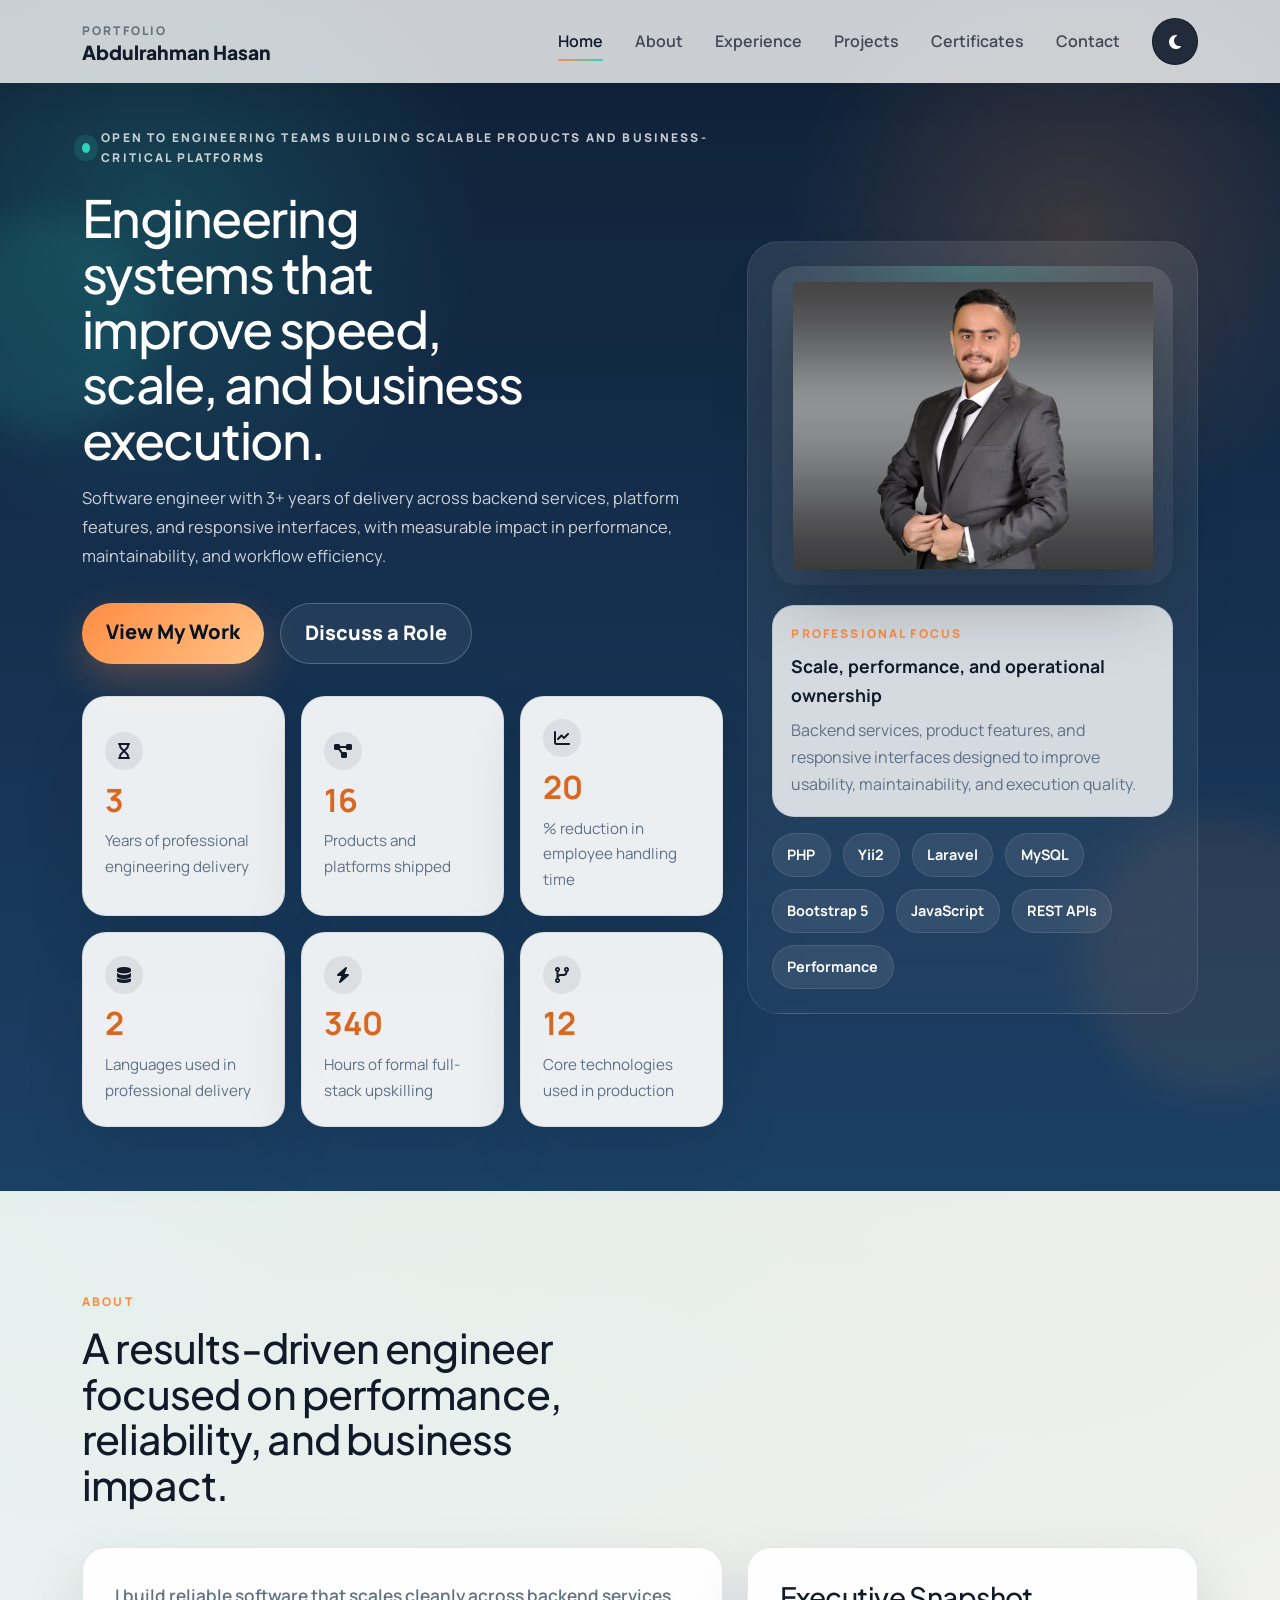
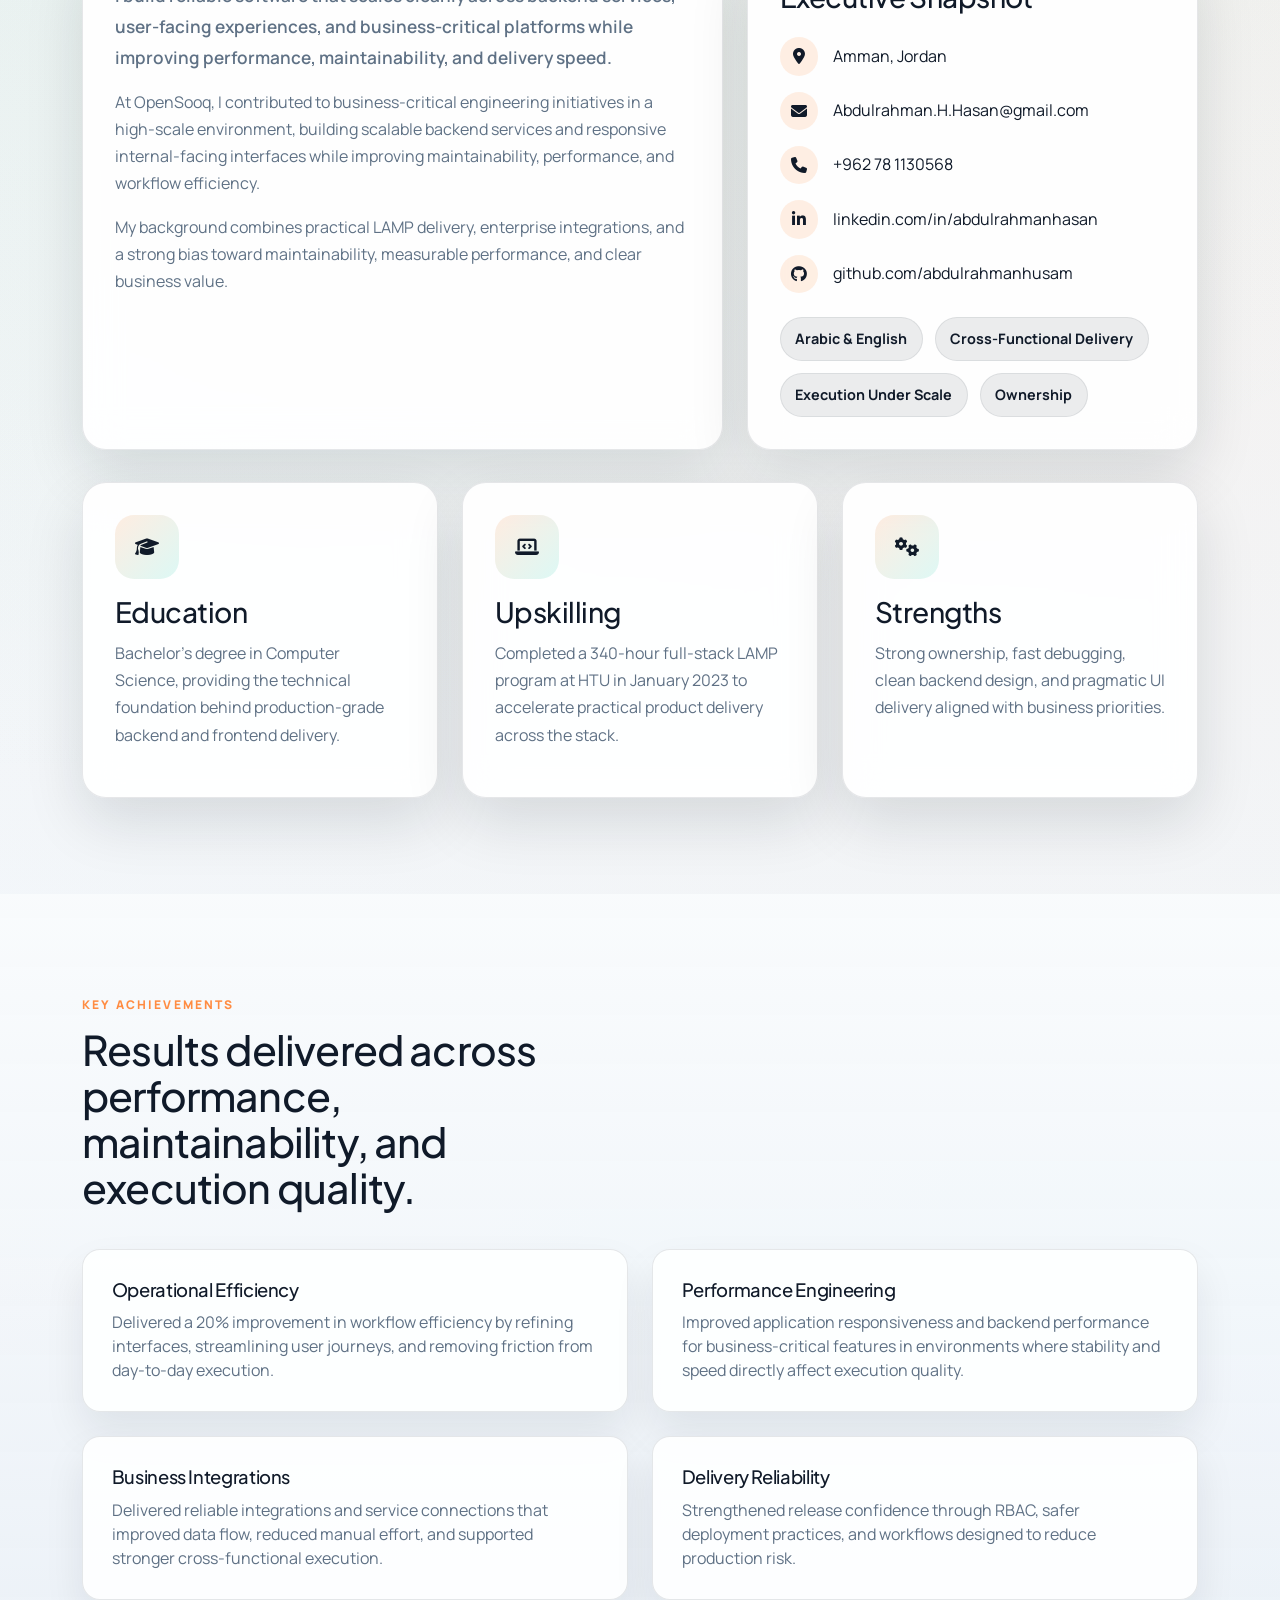
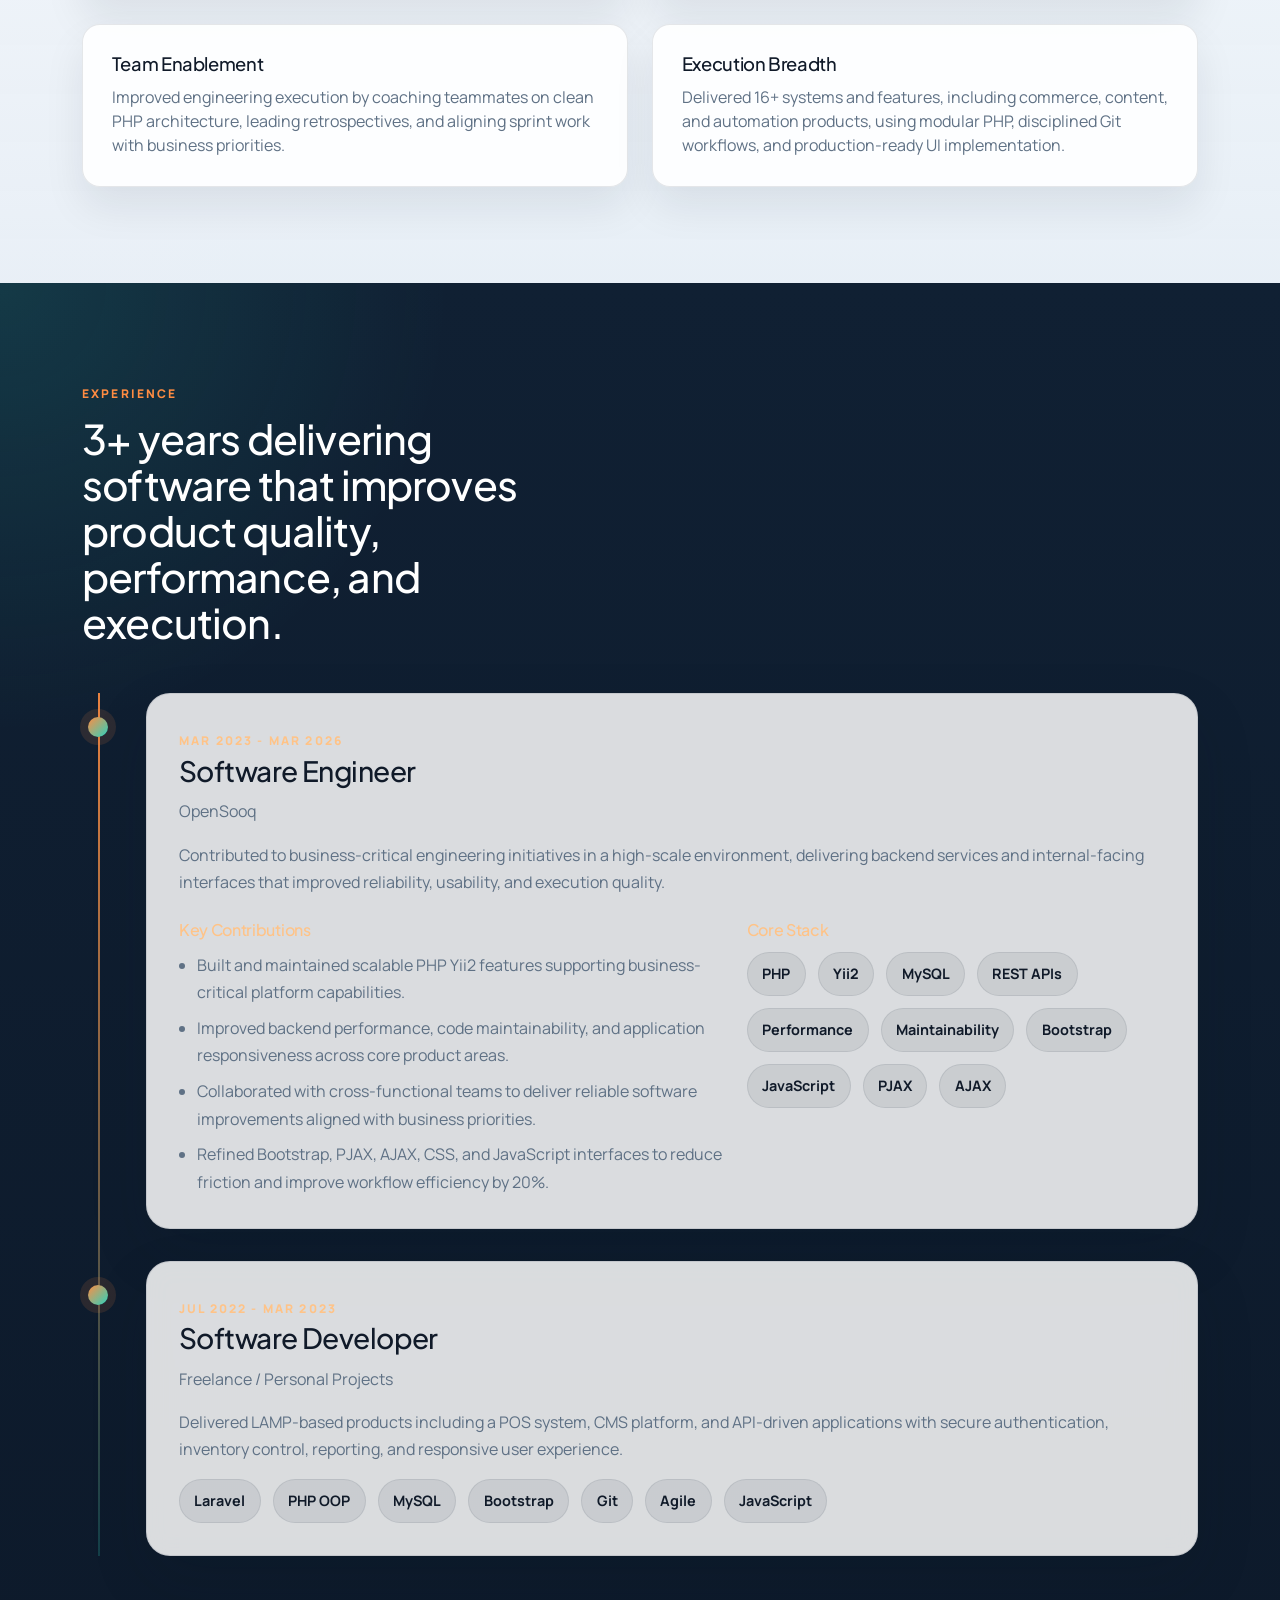
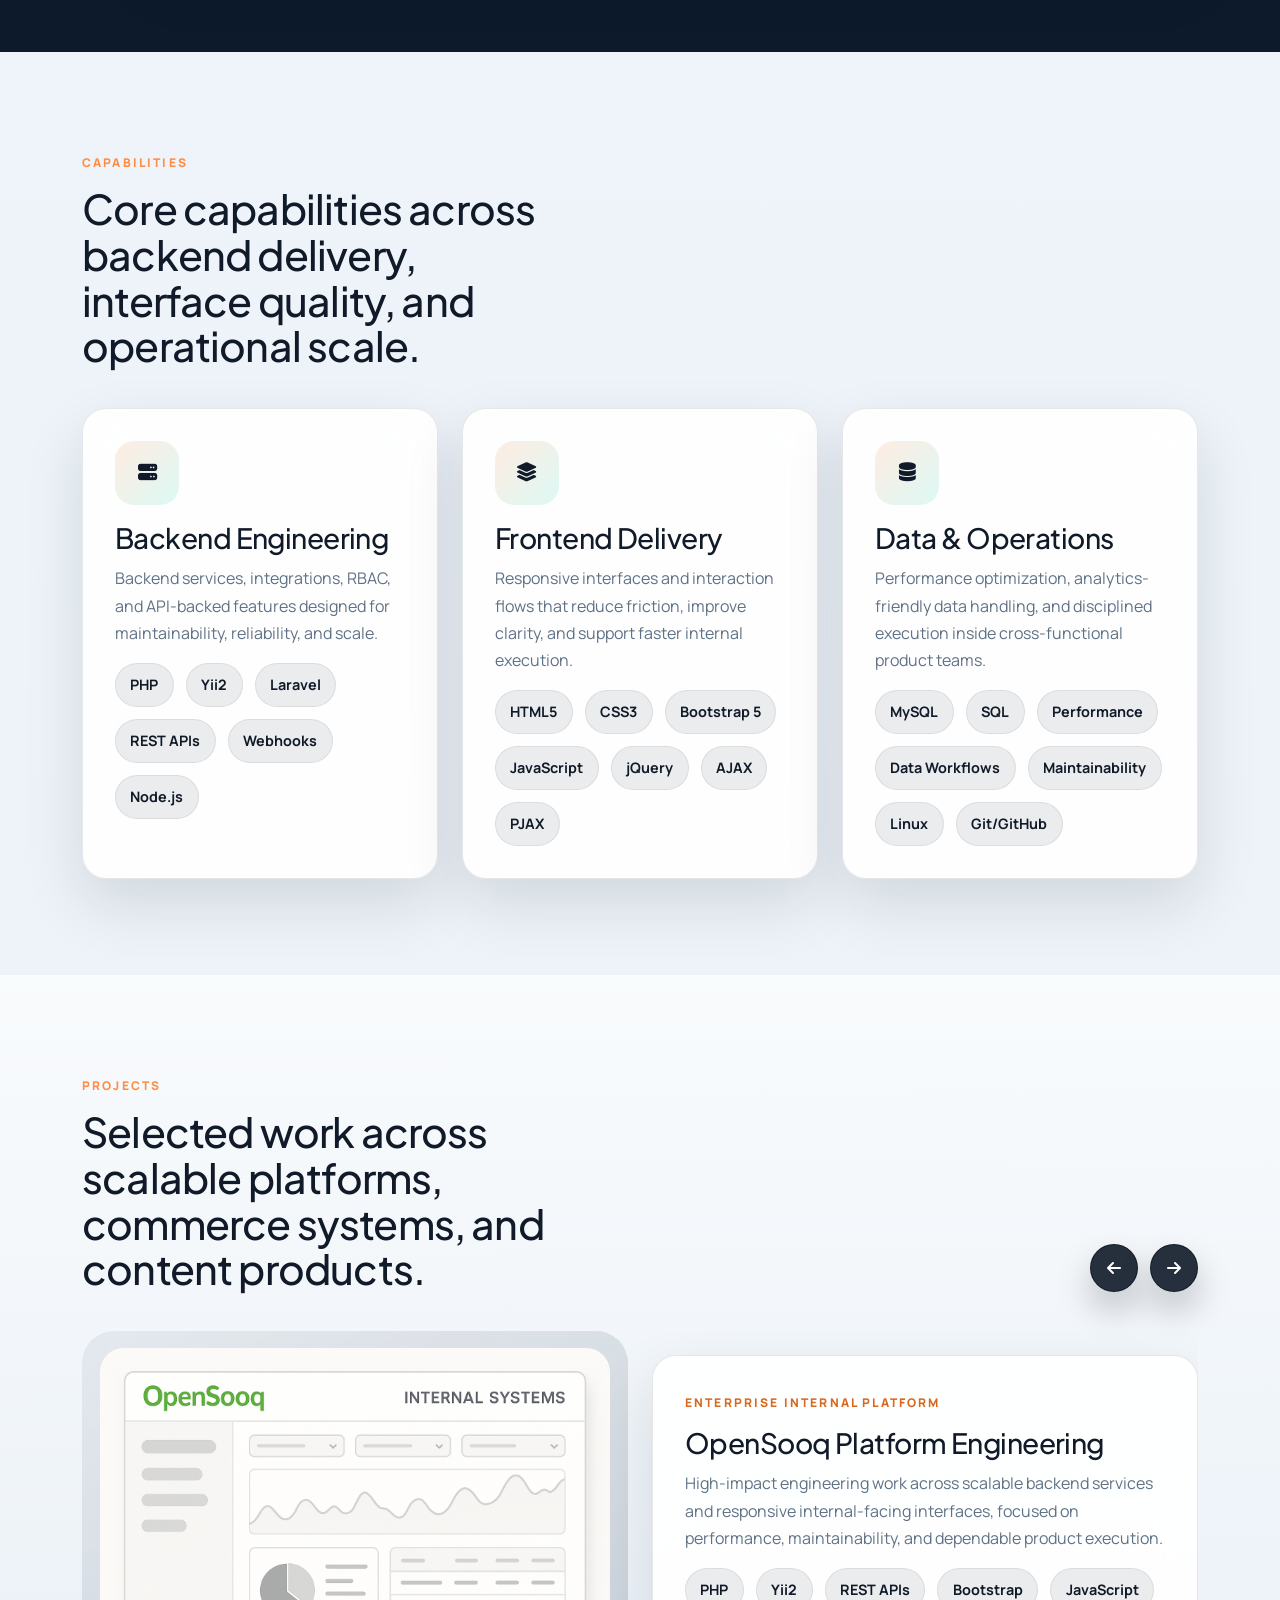
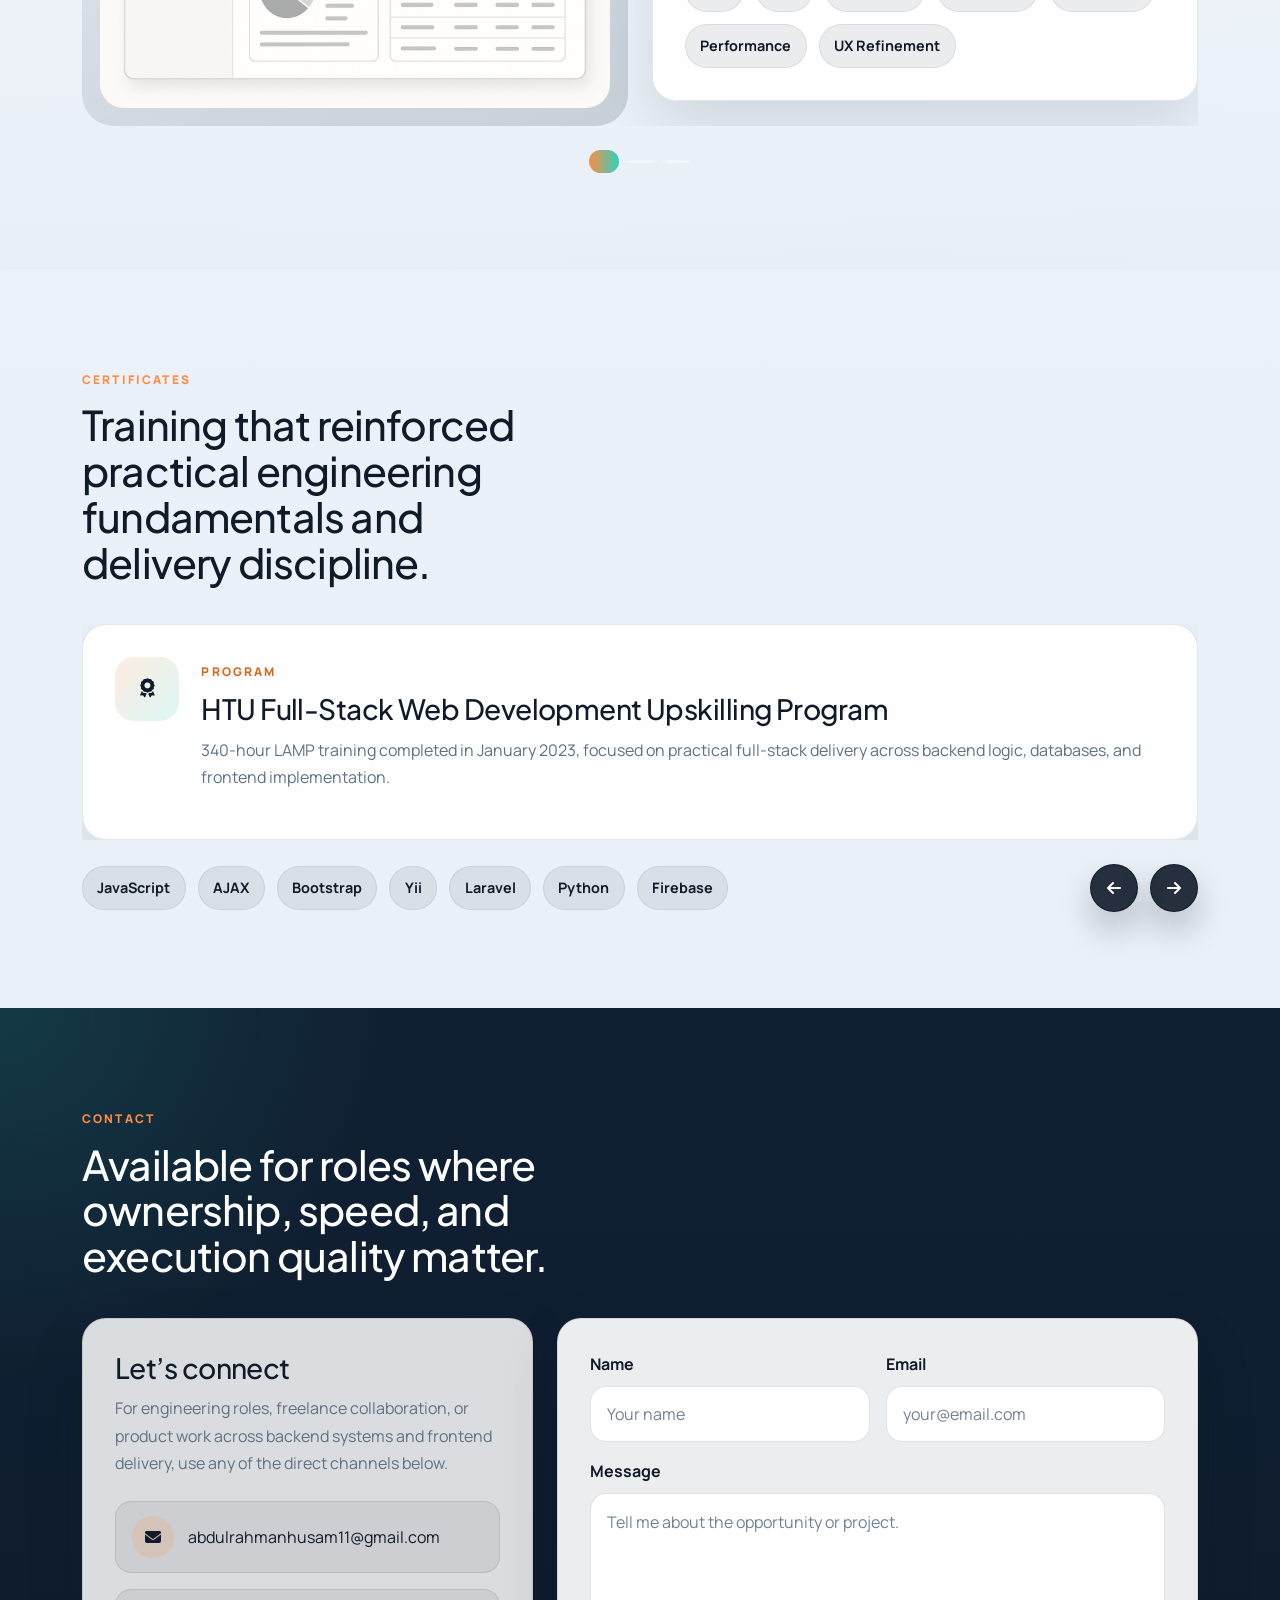
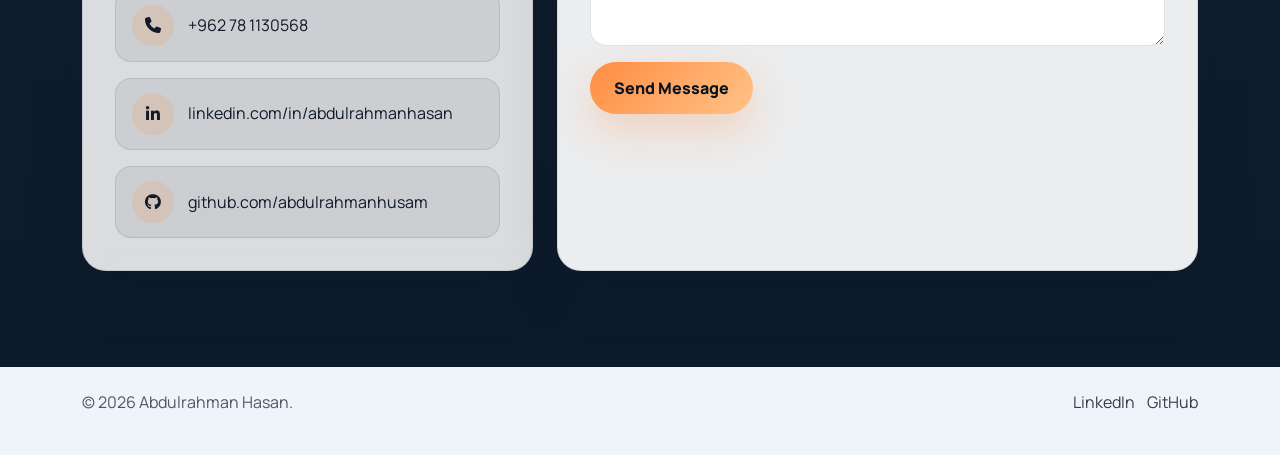
==== commit 8078ea5d: "update" ====
--- a/index.html
+++ b/index.html
@@ -556,9 +556,9 @@
                             <h3>Let’s connect</h3>
                             <p>For engineering roles, freelance collaboration, or product work across backend systems and frontend delivery, use any of the direct channels below.</p>
                             <div class="contact-list">
-                                <a href="mailto:Abdulrahman.H.Hasan@gmail.com">
+                                <a href="mailto:abdulrahmanhusam11@gmail.com">
                                     <i class="fa-solid fa-envelope"></i>
-                                    <span>Abdulrahman.H.Hasan@gmail.com</span>
+                                    <span>abdulrahmanhusam11@gmail.com</span>
                                 </a>
                                 <a href="tel:+962781130568">
                                     <i class="fa-solid fa-phone"></i>
@@ -581,15 +581,15 @@
                                 <div class="row g-3">
                                     <div class="col-md-6">
                                         <label for="name" class="form-label">Name</label>
-                                        <input type="text" class="form-control" id="name" placeholder="Your name" autocomplete="name" required>
+                                        <input type="text" class="form-control" id="name" name="name" placeholder="Your name" autocomplete="name" required>
                                     </div>
                                     <div class="col-md-6">
                                         <label for="email" class="form-label">Email</label>
-                                        <input type="email" class="form-control" id="email" placeholder="your@email.com" autocomplete="email" required>
+                                        <input type="email" class="form-control" id="email" name="email" placeholder="your@email.com" autocomplete="email" required>
                                     </div>
                                     <div class="col-12">
                                         <label for="message" class="form-label">Message</label>
-                                        <textarea class="form-control" id="message" rows="5" placeholder="Tell me about the opportunity or project." required></textarea>
+                                        <textarea class="form-control" id="message" name="message" rows="5" placeholder="Tell me about the opportunity or project." required></textarea>
                                     </div>
                                     <div class="col-12 d-flex flex-wrap gap-3 align-items-center">
                                         <button type="submit" class="btn btn-brand">Send Message</button>
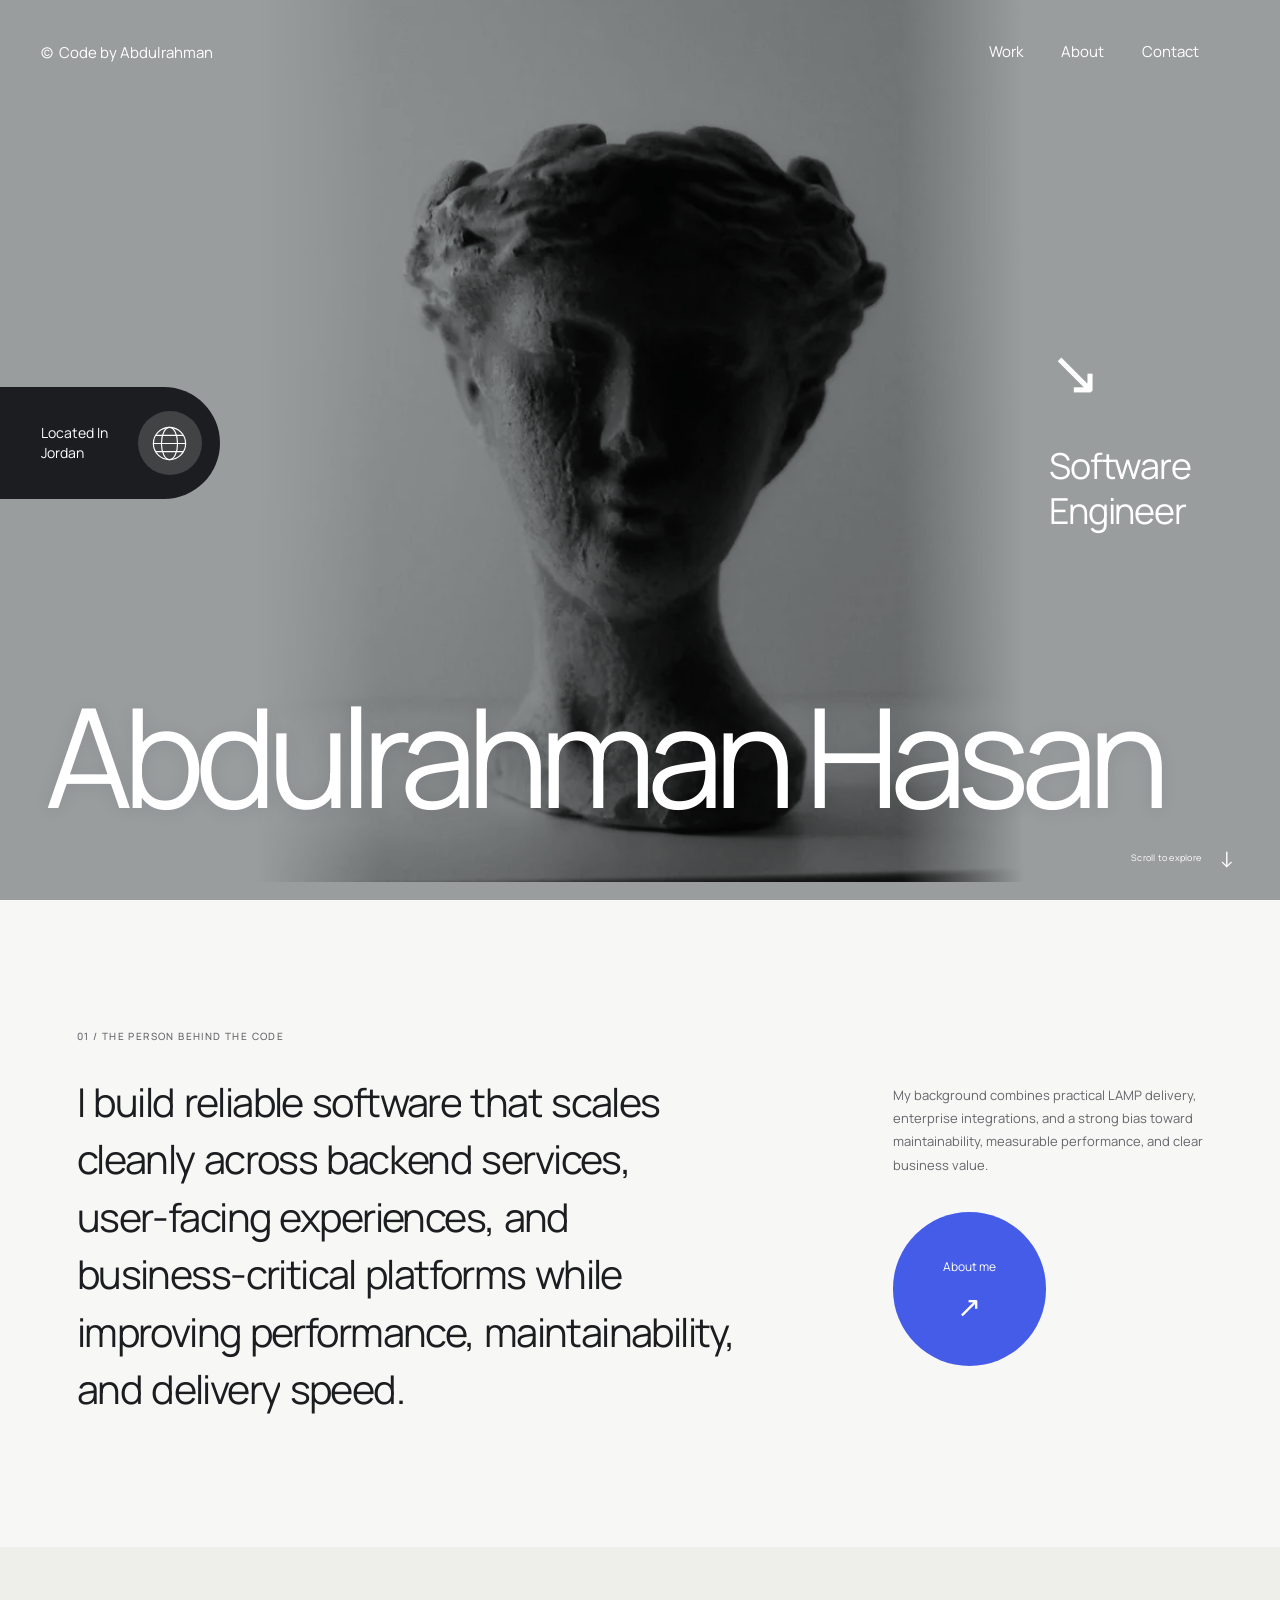
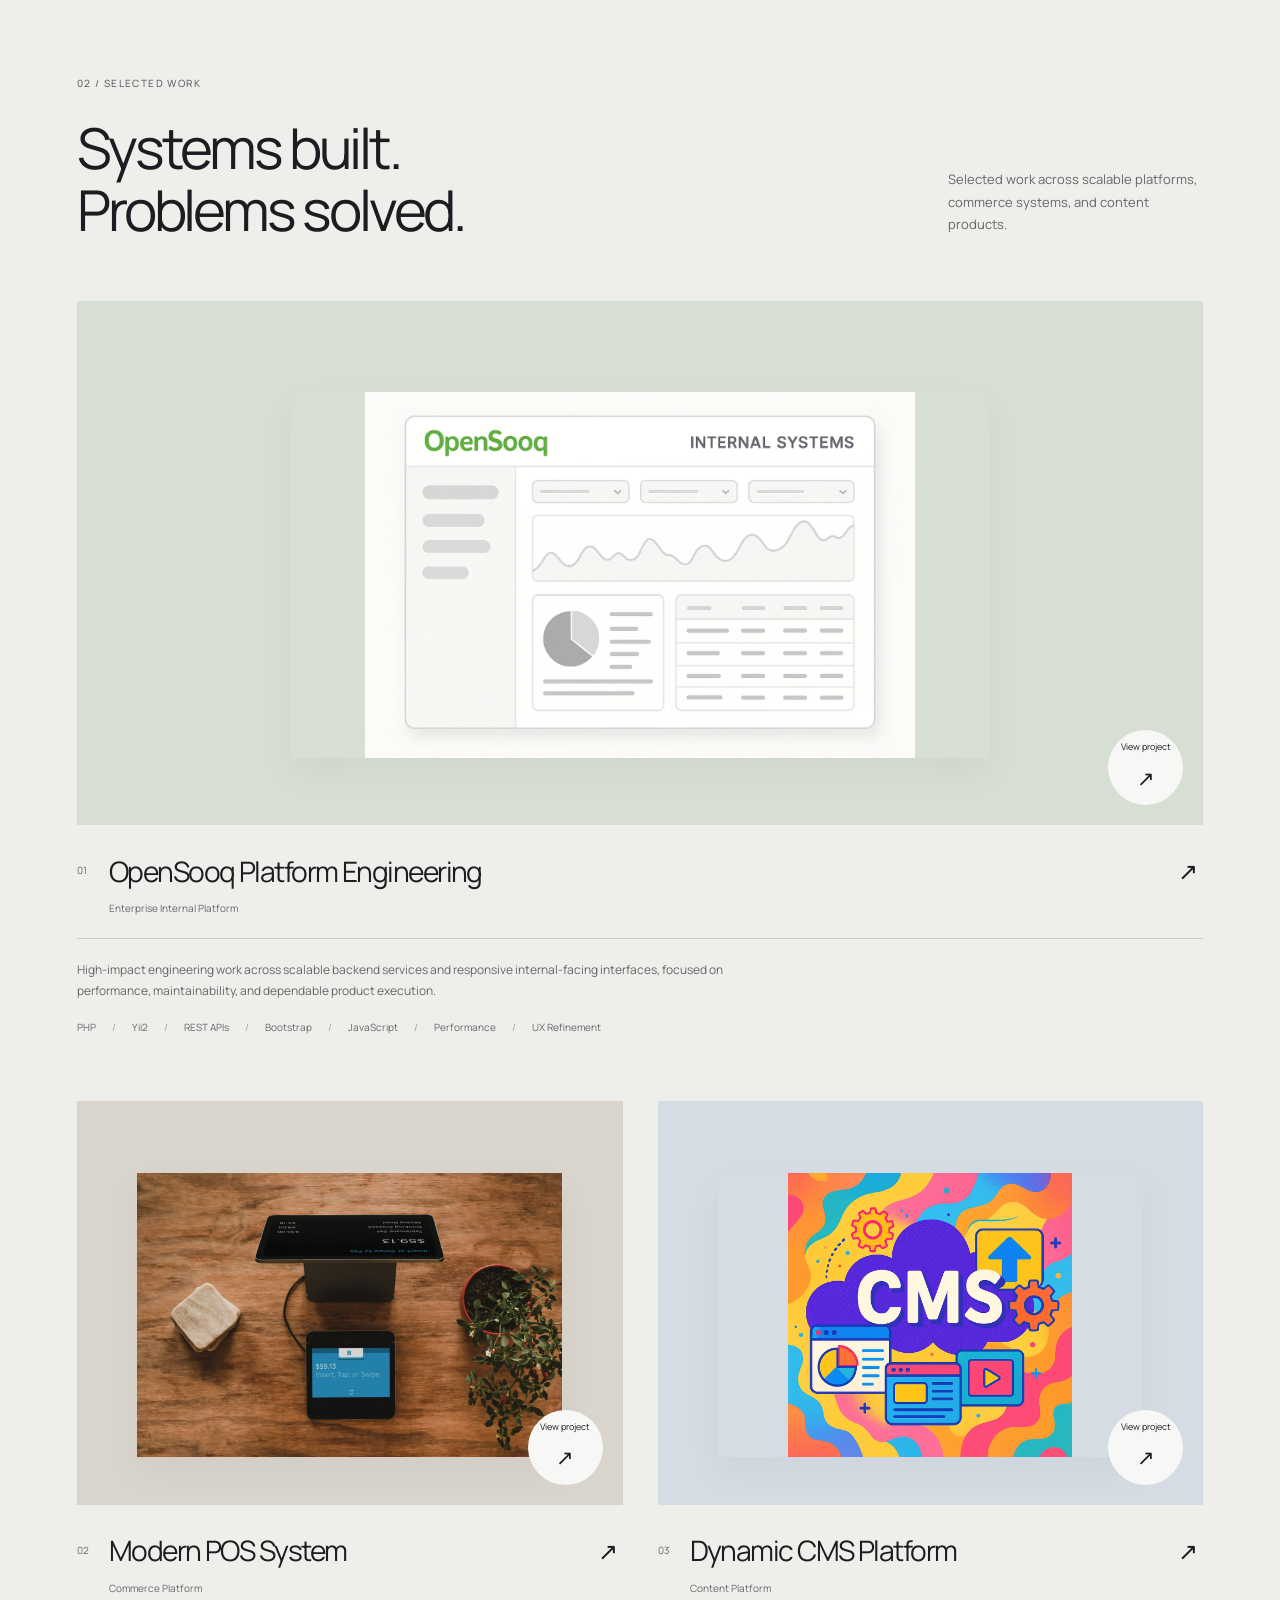
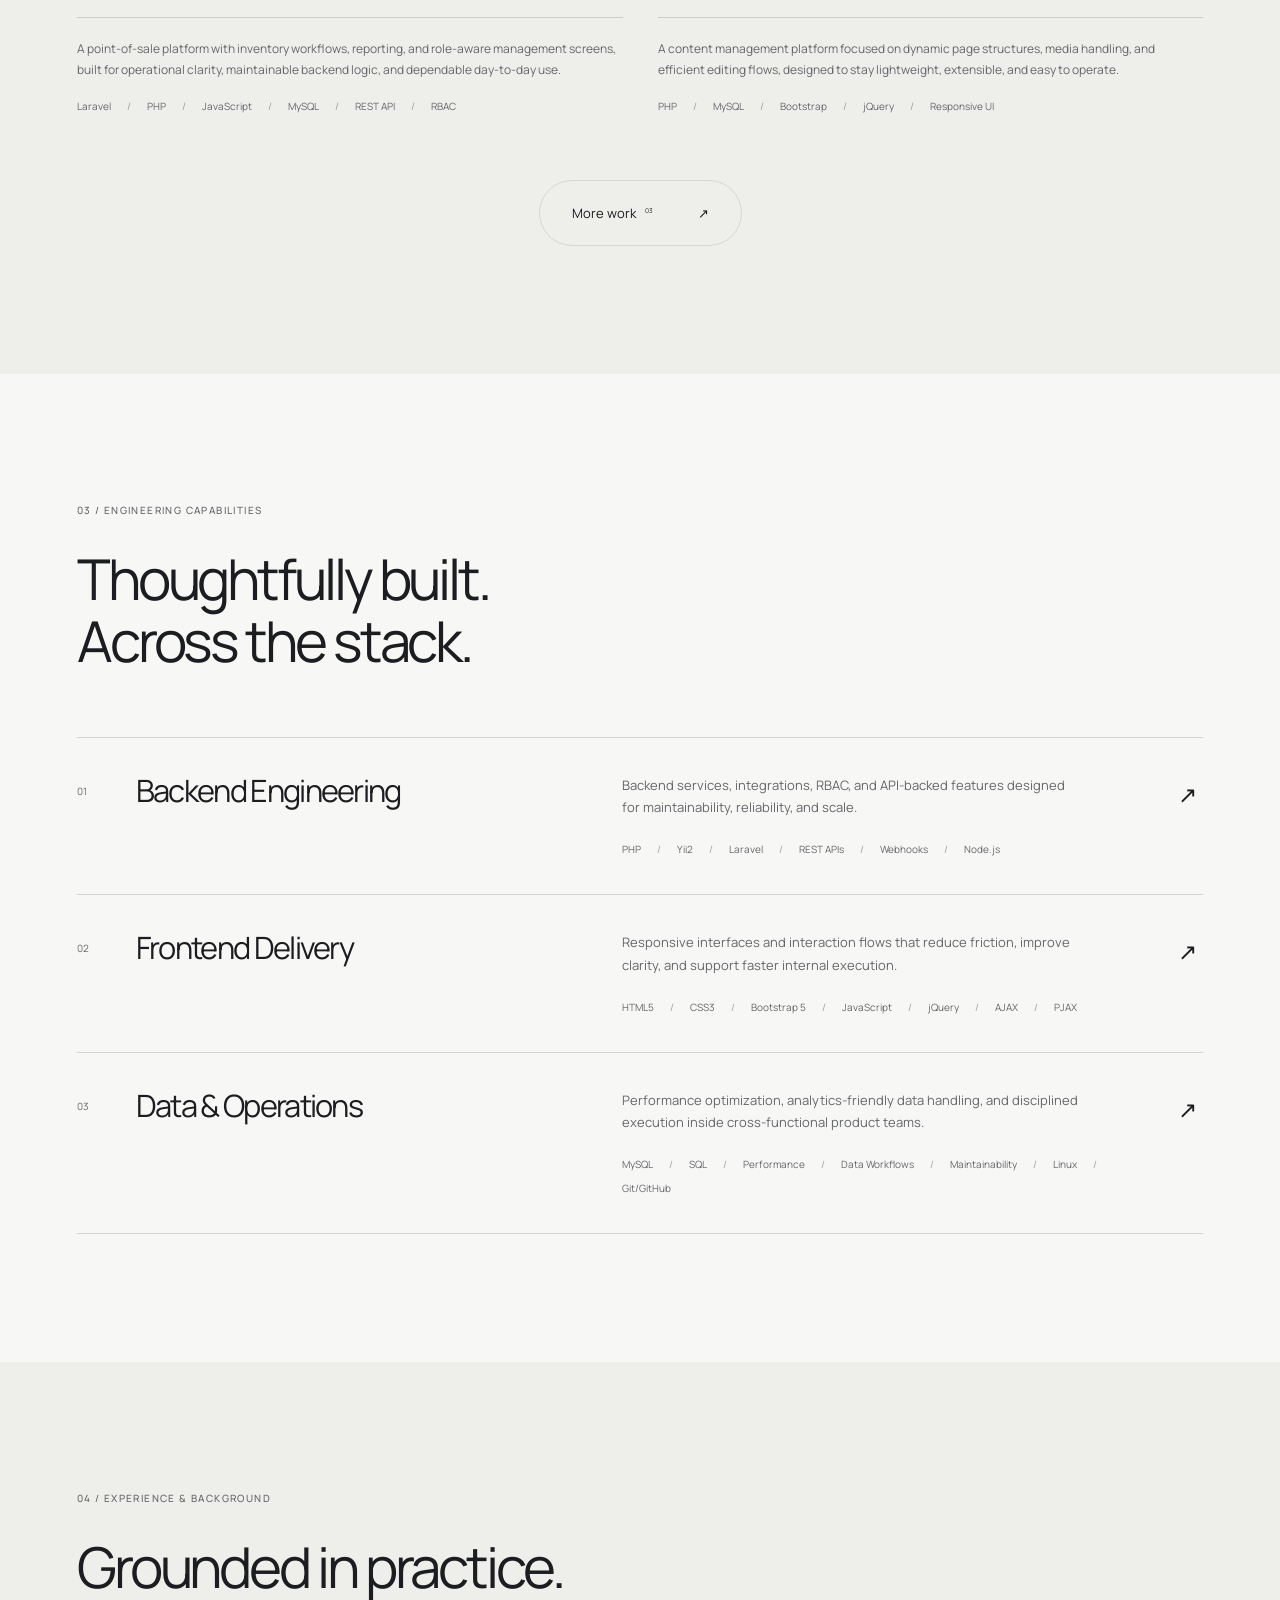
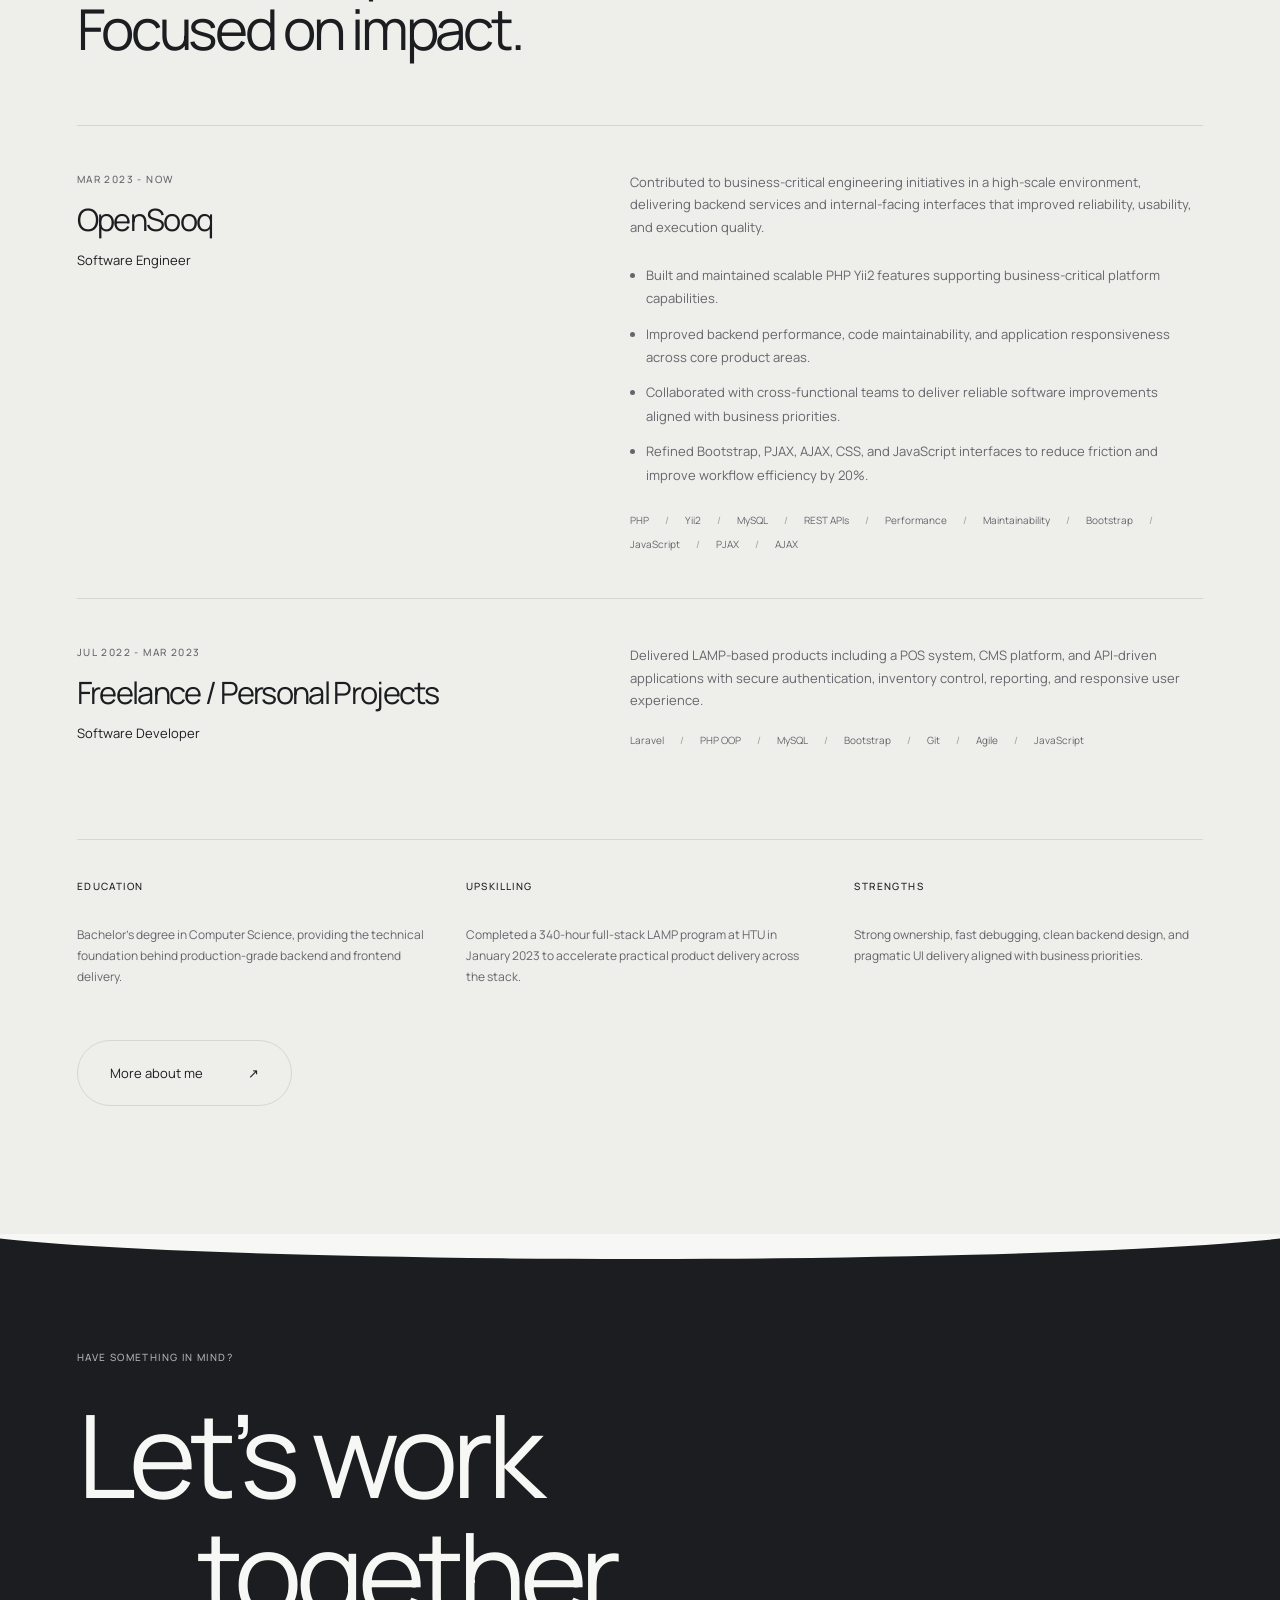
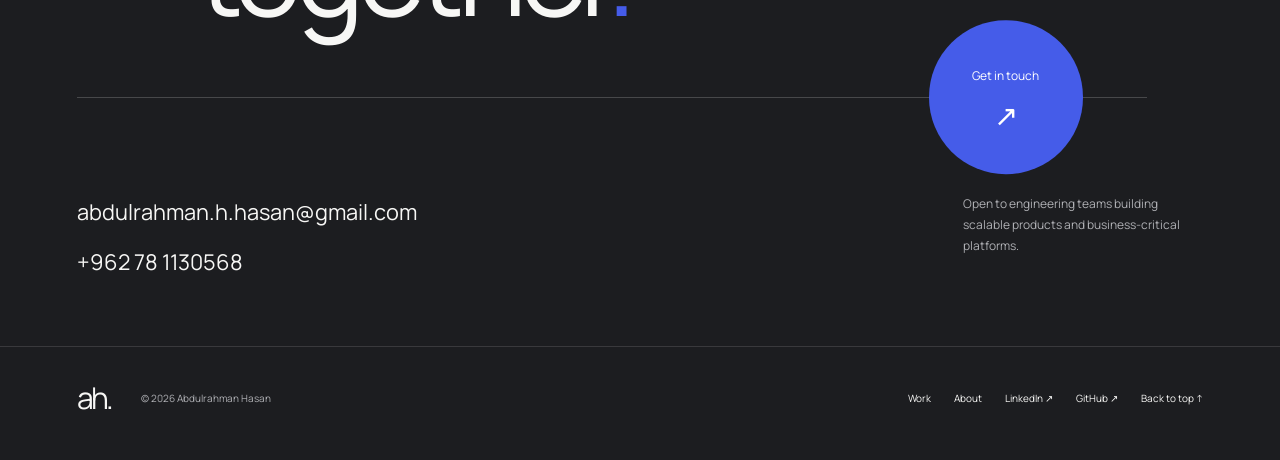
==== commit 9ab62240: "Update" ====
--- a/index.html
+++ b/index.html
@@ -1,621 +1,384 @@
-<!DOCTYPE html>
-<html lang="en" data-theme="dark">
+<!doctype html>
+<html lang="en" data-theme="light">
 <head>
-    <meta charset="UTF-8">
-    <meta name="viewport" content="width=device-width, initial-scale=1, maximum-scale=1, viewport-fit=cover">
-    <meta name="description" content="Abdulrahman Hasan is a software engineer building scalable platforms, performant backend services, and maintainable user experiences with measurable business impact.">
-    <title>Abdulrahman Hasan | Software Engineer</title>
-    <link rel="preconnect" href="https://fonts.googleapis.com">
-    <link rel="preconnect" href="https://fonts.gstatic.com" crossorigin>
-    <link href="https://fonts.googleapis.com/css2?family=Manrope:wght@400;500;600;700;800&family=Plus+Jakarta+Sans:wght@600;700;800&display=swap" rel="stylesheet">
-    <link href="https://cdn.jsdelivr.net/npm/bootstrap@5.3.0/dist/css/bootstrap.min.css" rel="stylesheet">
-    <link href="https://cdnjs.cloudflare.com/ajax/libs/font-awesome/6.4.0/css/all.min.css" rel="stylesheet">
-    <link href="css/styles.css" rel="stylesheet">
+<meta charset="utf-8">
+<meta name="viewport" content="width=device-width,initial-scale=1,viewport-fit=cover">
+<meta name="description" content="Abdulrahman Hasan is a software engineer building scalable platforms, performant backend services, and maintainable user experiences with measurable business impact.">
+<meta name="theme-color" content="#1c1d20">
+<meta property="og:title" content="Software Engineer | Abdulrahman Hasan">
+<meta property="og:description" content="Abdulrahman Hasan is a software engineer building scalable platforms, performant backend services, and maintainable user experiences with measurable business impact.">
+<meta property="og:type" content="website">
+<title>Software Engineer | Abdulrahman Hasan</title>
+<link rel="preconnect" href="https://fonts.googleapis.com">
+<link rel="preconnect" href="https://fonts.gstatic.com" crossorigin>
+<link href="https://fonts.googleapis.com/css2?family=Manrope:wght@400;500;600;700&display=swap" rel="stylesheet">
+<link rel="stylesheet" href="css/styles.css">
+<link rel="stylesheet" href="css/hero.css">
+<script>try{document.documentElement.dataset.theme=localStorage.getItem('theme')==='dark'?'dark':'light'}catch(e){}</script>
+<script src="js/motion.js" defer>
+</script>
+<script src="js/hero.js" defer></script>
+<script src="js/app.js" defer>
+</script>
 </head>
-<body data-bs-spy="scroll" data-bs-target="#navbarNav" data-bs-offset="90" tabindex="0">
-<div class="site-shell">
-    <nav class="navbar navbar-expand-lg fixed-top" id="siteNavbar">
-        <div class="container">
-            <a class="navbar-brand" href="#home">
-                <span class="brand-kicker">Portfolio</span>
-                <span class="brand-title">Abdulrahman Hasan</span>
-            </a>
-            <button class="navbar-toggler" type="button" data-bs-toggle="collapse" data-bs-target="#navbarNav" aria-controls="navbarNav" aria-expanded="false" aria-label="Toggle navigation">
-                <span class="navbar-toggler-icon"></span>
-            </button>
-            <div class="collapse navbar-collapse" id="navbarNav">
-                <ul class="navbar-nav ms-auto align-items-lg-center">
-                    <li class="nav-item"><a class="nav-link" href="#home">Home</a></li>
-                    <li class="nav-item"><a class="nav-link" href="#about">About</a></li>
-                    <li class="nav-item"><a class="nav-link" href="#experience">Experience</a></li>
-                    <li class="nav-item"><a class="nav-link" href="#projects">Projects</a></li>
-                    <li class="nav-item"><a class="nav-link" href="#certificates">Certificates</a></li>
-                    <li class="nav-item"><a class="nav-link" href="#contact">Contact</a></li>
-                    <li class="nav-item ms-lg-3 mt-3 mt-lg-0">
-                        <button class="theme-toggle" id="themeToggle" type="button" aria-label="Toggle color mode">
-                            <i class="fa-solid fa-moon"></i>
-                        </button>
-                    </li>
-                </ul>
-            </div>
-        </div>
-    </nav>
+<body id="top" data-page="index" class="hero-home">
+<a class="skip-link" href="#main">Skip to content</a>
+<header class="site-header">
+<a class="brand hero-code" href="index.html" aria-label="Code by Abdulrahman, home"><span aria-hidden="true">&copy;</span> Code by Abdulrahman</a>
+<nav class="desktop-nav" aria-label="Main navigation">
+<a href="work.html" >Work</a>
+<a href="about.html" >About</a>
+<a href="contact.html" >Contact</a>
+</nav>
+<div class="header-controls">
 
-    <main>
-        <section id="home" class="hero-section">
-            <div class="hero-orb orb-one"></div>
-            <div class="hero-orb orb-two"></div>
-            <div class="container position-relative">
-                <div class="row align-items-center gy-5 min-vh-100">
-                    <div class="col-lg-7">
-                        <div class="hero-copy reveal-up">
-                            <span class="eyebrow">
-                                <span class="status-dot"></span>
-                                Open to engineering teams building scalable products and business-critical platforms
-                            </span>
-                            <h1 class="hero-title">Engineering systems that improve speed, scale, and business execution.</h1>
-                            <p class="hero-subtitle">
-                                Software engineer with 3+ years of delivery across backend services, platform features, and responsive interfaces, with measurable impact in performance, maintainability, and workflow efficiency.
-                            </p>
-                            <div class="d-flex flex-wrap gap-3 hero-actions">
-                                <a href="#projects" class="btn btn-brand btn-lg">View My Work</a>
-                                <a href="#contact" class="btn btn-outline-light btn-lg">Discuss a Role</a>
-                            </div>
-                        </div>
-                        <div class="metrics-grid reveal-up">
-                            <article class="metric-card strong-metric">
-                                <span class="metric-icon"><i class="fa-solid fa-hourglass"></i></span>
-                                <strong class="counter" data-target="3">0</strong>
-                                <p>Years of professional engineering delivery</p>
-                            </article>
-                            <article class="metric-card strong-metric">
-                                <span class="metric-icon"><i class="fa-solid fa-project-diagram"></i></span>
-                                <strong class="counter" data-target="16">0</strong>
-                                <p>Products and platforms shipped</p>
-                            </article>
-                            <article class="metric-card strong-metric">
-                                <span class="metric-icon"><i class="fa-solid fa-chart-line"></i></span>
-                                <strong class="counter" data-target="20">0</strong>
-                                <p>% reduction in employee handling time</p>
-                            </article>
-                            <article class="metric-card strong-metric">
-                                <span class="metric-icon"><i class="fa-solid fa-database"></i></span>
-                                <strong class="counter" data-target="2">0</strong>
-                                <p>Languages used in professional delivery</p>
-                            </article>
-                            <article class="metric-card strong-metric">
-                                <span class="metric-icon"><i class="fa-solid fa-bolt"></i></span>
-                                <strong class="counter" data-target="340">0</strong>
-                                <p>Hours of formal full-stack upskilling</p>
-                            </article>
-                            <article class="metric-card strong-metric">
-                                <span class="metric-icon"><i class="fa-solid fa-code-branch"></i></span>
-                                <strong class="counter" data-target="12">0</strong>
-                                <p>Core technologies used in production</p>
-                            </article>
-                        </div>
-                    </div>
-                    <div class="col-lg-5">
-                        <div class="hero-panel reveal-up">
-                            <div class="hero-image-wrap">
-                                <img src="images/pho1.png" alt="Portrait of Abdulrahman Hasan" class="hero-image" decoding="async" fetchpriority="high">
-                            </div>
-                            <div class="hero-mini-card">
-                                <span class="mini-label">Professional Focus</span>
-                                <strong>Scale, performance, and operational ownership</strong>
-                                <p>Backend services, product features, and responsive interfaces designed to improve usability, maintainability, and execution quality.</p>
-                            </div>
-                            <div class="hero-stack">
-                                <span>PHP</span>
-                                <span>Yii2</span>
-                                <span>Laravel</span>
-                                <span>MySQL</span>
-                                <span>Bootstrap 5</span>
-                                <span>JavaScript</span>
-                                <span>REST APIs</span>
-                                <span>Performance</span>
-                            </div>
-                        </div>
-                    </div>
-                </div>
-            </div>
-        </section>
+<button id="menuToggle" class="menu-toggle magnetic" inert aria-hidden="true" aria-label="Open menu" aria-expanded="false" aria-controls="menuPanel">
+<span>
+</span>
+<span>
+</span>
+</button>
+</div>
+</header>
+<dialog id="menuPanel" class="menu-panel" aria-label="Site navigation">
+<div class="menu-content">
+<p class="eyebrow">Explore the portfolio</p>
+<nav aria-label="Expanded navigation">
+<a href="index.html" aria-current="page">
+<span>Home</span>
+<sup>01</sup>
+</a>
+<a href="work.html" >
+<span>Work</span>
+<sup>02</sup>
+</a>
+<a href="about.html" >
+<span>About</span>
+<sup>03</sup>
+</a>
+<a href="contact.html" >
+<span>Contact</span>
+<sup>04</sup>
+</a>
+</nav>
+<div class="menu-socials">
+<a href="https://linkedin.com/in/abdulrahmanhasan" target="_blank" rel="noopener noreferrer">LinkedIn ↗</a>
+<a href="https://github.com/abdulrahmanhusam" target="_blank" rel="noopener noreferrer">GitHub ↗</a>
+<button id="themeToggle" class="theme-toggle" aria-label="Switch to dark mode" aria-pressed="false">◐</button>
+<button id="closeMenu">Close menu ↗</button>
+</div>
+<p class="menu-location">Amman, Jordan — Software Engineer</p>
+</div>
+</dialog>
+<main id="main">
+<section id="home" class="screenshot-hero" aria-label="Abdulrahman Hasan, Software Engineer">
+<div class="hero-stage" aria-hidden="true"><img class="hero-sculpture" src="images/hero-sculpture-1600.webp" srcset="images/hero-sculpture-900.webp 900w, images/hero-sculpture-1600.webp 1600w" sizes="(max-width: 700px) 110vw, 60vw" width="1600" height="2400" alt="" fetchpriority="high" decoding="async"></div>
+<div class="hero-location"><p>Located In<br>Jordan</p><span class="hero-globe" aria-hidden="true"><svg viewBox="0 0 48 48" fill="none" stroke="currentColor" stroke-width="1.3"><circle cx="24" cy="24" r="18"/><ellipse cx="24" cy="24" rx="9" ry="18"/><path d="M6 24h36M9 15h30M9 33h30"/></svg></span></div>
+<div class="hero-profession"><span class="profession-arrow" aria-hidden="true">&#8600;</span><p>Software<br>Engineer</p></div>
+<h1 class="hero-name" aria-label="Abdulrahman Hasan"><span>Abdulrahman</span> <span>Hasan</span></h1>
 
-        <section id="about" class="section-pad">
-            <div class="container">
-                <div class="section-heading reveal-up">
-                    <span class="section-kicker">About</span>
-                    <h2 class="section-title">A results-driven engineer focused on performance, reliability, and business impact.</h2>
-                </div>
-                <div class="row g-4 align-items-stretch">
-                    <div class="col-lg-7">
-                        <div class="glass-card h-100 reveal-up">
-                            <p class="lead-copy">
-                                I build reliable software that scales cleanly across backend services, user-facing experiences, and business-critical platforms while improving performance, maintainability, and delivery speed.
-                            </p>
-                            <p>
-                                At OpenSooq, I contributed to business-critical engineering initiatives in a high-scale environment, building scalable backend services and responsive internal-facing interfaces while improving maintainability, performance, and workflow efficiency.
-                            </p>
-                            <p class="mb-0">
-                                My background combines practical LAMP delivery, enterprise integrations, and a strong bias toward maintainability, measurable performance, and clear business value.
-                            </p>
-                        </div>
-                    </div>
-                    <div class="col-lg-5">
-                        <div class="info-card h-100 reveal-up">
-                            <h3>Executive Snapshot</h3>
-                            <ul class="profile-list">
-                                <li><i class="fa-solid fa-location-dot"></i><span>Amman, Jordan</span></li>
-                                <li><i class="fa-solid fa-envelope"></i><a href="mailto:Abdulrahman.H.Hasan@gmail.com">Abdulrahman.H.Hasan@gmail.com</a></li>
-                                <li><i class="fa-solid fa-phone"></i><a href="tel:+962781130568">+962 78 1130568</a></li>
-                                <li><i class="fa-brands fa-linkedin-in"></i><a href="https://linkedin.com/in/abdulrahmanhasan" target="_blank" rel="noopener noreferrer">linkedin.com/in/abdulrahmanhasan</a></li>
-                                <li><i class="fa-brands fa-github"></i><a href="https://github.com/abdulrahmanhusam" target="_blank" rel="noopener noreferrer">github.com/abdulrahmanhusam</a></li>
-                            </ul>
-                            <div class="info-pills">
-                                <span>Arabic & English</span>
-                                <span>Cross-Functional Delivery</span>
-                                <span>Execution Under Scale</span>
-                                <span>Ownership</span>
-                            </div>
-                        </div>
-                    </div>
-                </div>
-
-                <div class="row g-4 mt-2">
-                    <div class="col-lg-4">
-                        <div class="spotlight-card reveal-up">
-                            <span class="spotlight-icon"><i class="fa-solid fa-graduation-cap"></i></span>
-                            <h3>Education</h3>
-                            <p>Bachelor’s degree in Computer Science, providing the technical foundation behind production-grade backend and frontend delivery.</p>
-                        </div>
-                    </div>
-                    <div class="col-lg-4">
-                        <div class="spotlight-card reveal-up">
-                            <span class="spotlight-icon"><i class="fa-solid fa-laptop-code"></i></span>
-                            <h3>Upskilling</h3>
-                            <p>Completed a 340-hour full-stack LAMP program at HTU in January 2023 to accelerate practical product delivery across the stack.</p>
-                        </div>
-                    </div>
-                    <div class="col-lg-4">
-                        <div class="spotlight-card reveal-up">
-                            <span class="spotlight-icon"><i class="fa-solid fa-gears"></i></span>
-                            <h3>Strengths</h3>
-                            <p>Strong ownership, fast debugging, clean backend design, and pragmatic UI delivery aligned with business priorities.</p>
-                        </div>
-                    </div>
-                </div>
-            </div>
-        </section>
-
-        <section id="achievements" class="section-pad section-alt">
-            <div class="container">
-                <div class="section-heading reveal-up">
-                    <span class="section-kicker">Key Achievements</span>
-                    <h2 class="section-title">Results delivered across performance, maintainability, and execution quality.</h2>
-                </div>
-                <div class="row g-4">
-                    <div class="col-md-6">
-                        <div class="achievement-card reveal-up">
-                            <h3>Operational Efficiency</h3>
-                            <p>Delivered a 20% improvement in workflow efficiency by refining interfaces, streamlining user journeys, and removing friction from day-to-day execution.</p>
-                        </div>
-                    </div>
-                    <div class="col-md-6">
-                        <div class="achievement-card reveal-up">
-                            <h3>Performance Engineering</h3>
-                            <p>Improved application responsiveness and backend performance for business-critical features in environments where stability and speed directly affect execution quality.</p>
-                        </div>
-                    </div>
-                    <div class="col-md-6">
-                        <div class="achievement-card reveal-up">
-                            <h3>Business Integrations</h3>
-                            <p>Delivered reliable integrations and service connections that improved data flow, reduced manual effort, and supported stronger cross-functional execution.</p>
-                        </div>
-                    </div>
-                    <div class="col-md-6">
-                        <div class="achievement-card reveal-up">
-                            <h3>Delivery Reliability</h3>
-                            <p>Strengthened release confidence through RBAC, safer deployment practices, and workflows designed to reduce production risk.</p>
-                        </div>
-                    </div>
-                    <div class="col-md-6">
-                        <div class="achievement-card reveal-up">
-                            <h3>Team Enablement</h3>
-                            <p>Improved engineering execution by coaching teammates on clean PHP architecture, leading retrospectives, and aligning sprint work with business priorities.</p>
-                        </div>
-                    </div>
-                    <div class="col-md-6">
-                        <div class="achievement-card reveal-up">
-                            <h3>Execution Breadth</h3>
-                            <p>Delivered 16+ systems and features, including commerce, content, and automation products, using modular PHP, disciplined Git workflows, and production-ready UI implementation.</p>
-                        </div>
-                    </div>
-                </div>
-            </div>
-        </section>
-
-        <section id="experience" class="section-pad section-dark">
-            <div class="container">
-                <div class="section-heading reveal-up">
-                    <span class="section-kicker">Experience</span>
-                    <h2 class="section-title">3+ years delivering software that improves product quality, performance, and execution.</h2>
-                </div>
-                <div class="timeline">
-                    <article class="timeline-entry reveal-up">
-                        <div class="timeline-dot"></div>
-                        <div class="timeline-card">
-                            <div class="timeline-top">
-                                <div>
-                                    <span class="timeline-range">Mar 2023 - Mar 2026</span>
-                                    <h3>Software Engineer</h3>
-                                    <p class="timeline-company">OpenSooq</p>
-                                </div>
-                            </div>
-                            <p>
-                                Contributed to business-critical engineering initiatives in a high-scale environment, delivering backend services and internal-facing interfaces that improved reliability, usability, and execution quality.
-                            </p>
-                            <div class="timeline-grid">
-                                <div>
-                                    <h4>Key Contributions</h4>
-                                    <ul>
-                                        <li>Built and maintained scalable PHP Yii2 features supporting business-critical platform capabilities.</li>
-                                        <li>Improved backend performance, code maintainability, and application responsiveness across core product areas.</li>
-                                        <li>Collaborated with cross-functional teams to deliver reliable software improvements aligned with business priorities.</li>
-                                        <li>Refined Bootstrap, PJAX, AJAX, CSS, and JavaScript interfaces to reduce friction and improve workflow efficiency by 20%.</li>
-                                    </ul>
-                                </div>
-                                <div>
-                                    <h4>Core Stack</h4>
-                                    <div class="chip-cloud">
-                                        <span>PHP</span>
-                                        <span>Yii2</span>
-                                        <span>MySQL</span>
-                                        <span>REST APIs</span>
-                                        <span>Performance</span>
-                                        <span>Maintainability</span>
-                                        <span>Bootstrap</span>
-                                        <span>JavaScript</span>
-                                        <span>PJAX</span>
-                                        <span>AJAX</span>
-                                    </div>
-                                </div>
-                            </div>
-                        </div>
-                    </article>
-
-                    <article class="timeline-entry reveal-up">
-                        <div class="timeline-dot"></div>
-                        <div class="timeline-card">
-                            <div class="timeline-top">
-                                <div>
-                                    <span class="timeline-range">Jul 2022 - Mar 2023</span>
-                                    <h3>Software Developer</h3>
-                                    <p class="timeline-company">Freelance / Personal Projects</p>
-                                </div>
-                            </div>
-                            <p>
-                                Delivered LAMP-based products including a POS system, CMS platform, and API-driven applications with secure authentication, inventory control, reporting, and responsive user experience.
-                            </p>
-                            <div class="chip-cloud">
-                                            <span>Laravel</span>
-                                            <span>PHP OOP</span>
-                                            <span>MySQL</span>
-                                            <span>Bootstrap</span>
-                                            <span>Git</span>
-                                            <span>Agile</span>
-                                            <span>JavaScript</span>
-                            </div>
-                        </div>
-                    </article>
-                </div>
-            </div>
-        </section>
-
-        <section id="skills" class="section-pad">
-            <div class="container">
-                <div class="section-heading reveal-up">
-                    <span class="section-kicker">Capabilities</span>
-                    <h2 class="section-title">Core capabilities across backend delivery, interface quality, and operational scale.</h2>
-                </div>
-                <div class="row g-4">
-                    <div class="col-lg-4">
-                        <div class="capability-card reveal-up">
-                            <div class="capability-icon"><i class="fa-solid fa-server"></i></div>
-                            <h3>Backend Engineering</h3>
-                            <p>Backend services, integrations, RBAC, and API-backed features designed for maintainability, reliability, and scale.</p>
-                            <div class="chip-cloud">
-                                <span>PHP</span>
-                                <span>Yii2</span>
-                                <span>Laravel</span>
-                                <span>REST APIs</span>
-                                <span>Webhooks</span>
-                                <span>Node.js</span>
-                            </div>
-                        </div>
-                    </div>
-                    <div class="col-lg-4">
-                        <div class="capability-card reveal-up">
-                            <div class="capability-icon"><i class="fa-solid fa-layer-group"></i></div>
-                            <h3>Frontend Delivery</h3>
-                            <p>Responsive interfaces and interaction flows that reduce friction, improve clarity, and support faster internal execution.</p>
-                            <div class="chip-cloud">
-                                <span>HTML5</span>
-                                <span>CSS3</span>
-                                <span>Bootstrap 5</span>
-                                <span>JavaScript</span>
-                                <span>jQuery</span>
-                                <span>AJAX</span>
-                                <span>PJAX</span>
-                            </div>
-                        </div>
-                    </div>
-                    <div class="col-lg-4">
-                        <div class="capability-card reveal-up">
-                            <div class="capability-icon"><i class="fa-solid fa-database"></i></div>
-                            <h3>Data & Operations</h3>
-                            <p>Performance optimization, analytics-friendly data handling, and disciplined execution inside cross-functional product teams.</p>
-                            <div class="chip-cloud">
-                                <span>MySQL</span>
-                                <span>SQL</span>
-                                <span>Performance</span>
-                                <span>Data Workflows</span>
-                                <span>Maintainability</span>
-                                <span>Linux</span>
-                                <span>Git/GitHub</span>
-                            </div>
-                        </div>
-                    </div>
-                </div>
-            </div>
-        </section>
-
-        <section id="projects" class="section-pad section-alt">
-            <div class="container">
-                <div class="section-heading reveal-up d-flex flex-column flex-lg-row justify-content-between align-items-lg-end gap-3">
-                    <div>
-                        <span class="section-kicker">Projects</span>
-                        <h2 class="section-title mb-0">Selected work across scalable platforms, commerce systems, and content products.</h2>
-                    </div>
-                    <div class="carousel-controls">
-                        <button class="carousel-arrow" type="button" data-bs-target="#projectsCarousel" data-bs-slide="prev" aria-label="Previous project">
-                            <i class="fa-solid fa-arrow-left"></i>
-                        </button>
-                        <button class="carousel-arrow" type="button" data-bs-target="#projectsCarousel" data-bs-slide="next" aria-label="Next project">
-                            <i class="fa-solid fa-arrow-right"></i>
-                        </button>
-                    </div>
-                </div>
-
-                <div id="projectsCarousel" class="carousel slide project-carousel reveal-up" data-bs-ride="carousel">
-                    <div class="carousel-inner">
-                        <div class="carousel-item active">
-                            <div class="row g-4 align-items-center">
-                                <div class="col-lg-6">
-                                    <div class="project-visual">
-                                        <img src="images/OS.png" alt="OpenSooq platform engineering project" loading="lazy" decoding="async">
-                                    </div>
-                                </div>
-                                <div class="col-lg-6">
-                                    <div class="project-panel">
-                                        <span class="project-badge">Enterprise Internal Platform</span>
-                                        <h3>OpenSooq Platform Engineering</h3>
-                                        <p>
-                                            High-impact engineering work across scalable backend services and responsive internal-facing interfaces, focused on performance, maintainability, and dependable product execution.
-                                        </p>
-                                        <div class="chip-cloud">
-                                            <span>PHP</span>
-                                            <span>Yii2</span>
-                                            <span>REST APIs</span>
-                                            <span>Bootstrap</span>
-                                            <span>JavaScript</span>
-                                            <span>Performance</span>
-                                            <span>UX Refinement</span>
-                                        </div>
-                                    </div>
-                                </div>
-                            </div>
-                        </div>
-                        <div class="carousel-item">
-                            <div class="row g-4 align-items-center">
-                                <div class="col-lg-6">
-                                    <div class="project-visual">
-                                        <img src="images/pos.jpg" alt="POS system project" loading="lazy" decoding="async">
-                                    </div>
-                                </div>
-                                <div class="col-lg-6">
-                                    <div class="project-panel">
-                                        <span class="project-badge">Commerce Platform</span>
-                                        <h3>Modern POS System</h3>
-                                        <p>
-                                            A point-of-sale platform with inventory workflows, reporting, and role-aware management screens, built for operational clarity, maintainable backend logic, and dependable day-to-day use.
-                                        </p>
-                                        <div class="chip-cloud">
-                                            <span>Laravel</span>
-                                            <span>PHP</span>
-                                            <span>JavaScript</span>
-                                            <span>MySQL</span>
-                                            <span>REST API</span>
-                                            <span>RBAC</span>
-                                        </div>
-                                    </div>
-                                </div>
-                            </div>
-                        </div>
-                        <div class="carousel-item">
-                            <div class="row g-4 align-items-center">
-                                <div class="col-lg-6">
-                                    <div class="project-visual">
-                                        <img src="images/cms.png" alt="CMS platform project" loading="lazy" decoding="async">
-                                    </div>
-                                </div>
-                                <div class="col-lg-6">
-                                    <div class="project-panel">
-                                        <span class="project-badge">Content Platform</span>
-                                        <h3>Dynamic CMS Platform</h3>
-                                        <p>
-                                            A content management platform focused on dynamic page structures, media handling, and efficient editing flows, designed to stay lightweight, extensible, and easy to operate.
-                                        </p>
-                                        <div class="chip-cloud">
-                                            <span>PHP</span>
-                                            <span>MySQL</span>
-                                            <span>Bootstrap</span>
-                                            <span>jQuery</span>
-                                            <span>Responsive UI</span>
-                                        </div>
-                                    </div>
-                                </div>
-                            </div>
-                        </div>
-                    </div>
-                    <div class="carousel-indicators custom-indicators position-static mt-4 mb-0">
-                        <button type="button" data-bs-target="#projectsCarousel" data-bs-slide-to="0" class="active" aria-current="true" aria-label="Slide 1"></button>
-                        <button type="button" data-bs-target="#projectsCarousel" data-bs-slide-to="1" aria-label="Slide 2"></button>
-                        <button type="button" data-bs-target="#projectsCarousel" data-bs-slide-to="2" aria-label="Slide 3"></button>
-                    </div>
-                </div>
-            </div>
-        </section>
-
-        <section id="certificates" class="section-pad">
-            <div class="container">
-                <div class="section-heading reveal-up">
-                    <span class="section-kicker">Certificates</span>
-                    <h2 class="section-title">Training that reinforced practical engineering fundamentals and delivery discipline.</h2>
-                </div>
-                <div id="certificatesCarousel" class="carousel slide reveal-up" data-bs-ride="carousel">
-                    <div class="carousel-inner">
-                        <div class="carousel-item active">
-                            <div class="certificate-card">
-                                <div class="certificate-mark">
-                                    <i class="fa-solid fa-award"></i>
-                                </div>
-                                <div>
-                                    <span class="certificate-type">Program</span>
-                                    <h3>HTU Full-Stack Web Development Upskilling Program</h3>
-                                    <p>340-hour LAMP training completed in January 2023, focused on practical full-stack delivery across backend logic, databases, and frontend implementation.</p>
-                                </div>
-                            </div>
-                        </div>
-                        <div class="carousel-item">
-                            <div class="certificate-card">
-                                <div class="certificate-mark">
-                                    <i class="fa-solid fa-certificate"></i>
-                                </div>
-                                <div>
-                                    <span class="certificate-type">Udemy</span>
-                                    <h3>PHP & MySQL Certification Course for Beginners</h3>
-                                    <p>Structured training in PHP fundamentals, backend architecture, and MySQL aligned with practical project delivery.</p>
-                                </div>
-                            </div>
-                        </div>
-                        <div class="carousel-item">
-                            <div class="certificate-card">
-                                <div class="certificate-mark">
-                                    <i class="fa-solid fa-certificate"></i>
-                                </div>
-                                <div>
-                                    <span class="certificate-type">Udemy</span>
-                                    <h3>NodeJS - The Complete Guide</h3>
-                                    <p>Additional server-side JavaScript coursework expanding application architecture, API design, and backend problem solving.</p>
-                                </div>
-                            </div>
-                        </div>
-                    </div>
-                    <div class="d-flex justify-content-between align-items-center mt-4 gap-3 flex-wrap">
-                        <div class="chip-cloud">
-                            <span>JavaScript</span>
-                            <span>AJAX</span>
-                            <span>Bootstrap</span>
-                            <span>Yii</span>
-                            <span>Laravel</span>
-                            <span>Python</span>
-                            <span>Firebase</span>
-                        </div>
-                        <div class="carousel-controls">
-                            <button class="carousel-arrow" type="button" data-bs-target="#certificatesCarousel" data-bs-slide="prev" aria-label="Previous certificate">
-                                <i class="fa-solid fa-arrow-left"></i>
-                            </button>
-                            <button class="carousel-arrow" type="button" data-bs-target="#certificatesCarousel" data-bs-slide="next" aria-label="Next certificate">
-                                <i class="fa-solid fa-arrow-right"></i>
-                            </button>
-                        </div>
-                    </div>
-                </div>
-            </div>
-        </section>
-
-        <section id="contact" class="section-pad section-dark">
-            <div class="container">
-                <div class="section-heading reveal-up">
-                    <span class="section-kicker">Contact</span>
-                    <h2 class="section-title">Available for roles where ownership, speed, and execution quality matter.</h2>
-                </div>
-                <div class="row g-4 align-items-stretch">
-                    <div class="col-lg-5">
-                        <div class="contact-panel reveal-up">
-                            <h3>Let’s connect</h3>
-                            <p>For engineering roles, freelance collaboration, or product work across backend systems and frontend delivery, use any of the direct channels below.</p>
-                            <div class="contact-list">
-                                <a href="mailto:abdulrahmanhusam11@gmail.com">
-                                    <i class="fa-solid fa-envelope"></i>
-                                    <span>abdulrahmanhusam11@gmail.com</span>
-                                </a>
-                                <a href="tel:+962781130568">
-                                    <i class="fa-solid fa-phone"></i>
-                                    <span>+962 78 1130568</span>
-                                </a>
-                                <a href="https://linkedin.com/in/abdulrahmanhasan" target="_blank" rel="noopener noreferrer">
-                                    <i class="fa-brands fa-linkedin-in"></i>
-                                    <span>linkedin.com/in/abdulrahmanhasan</span>
-                                </a>
-                                <a href="https://github.com/abdulrahmanhusam" target="_blank" rel="noopener noreferrer">
-                                    <i class="fa-brands fa-github"></i>
-                                    <span>github.com/abdulrahmanhusam</span>
-                                </a>
-                            </div>
-                        </div>
-                    </div>
-                    <div class="col-lg-7">
-                        <div class="contact-form-wrap reveal-up">
-                            <form id="contactForm" class="contact-form">
-                                <div class="row g-3">
-                                    <div class="col-md-6">
-                                        <label for="name" class="form-label">Name</label>
-                                        <input type="text" class="form-control" id="name" name="name" placeholder="Your name" autocomplete="name" required>
-                                    </div>
-                                    <div class="col-md-6">
-                                        <label for="email" class="form-label">Email</label>
-                                        <input type="email" class="form-control" id="email" name="email" placeholder="your@email.com" autocomplete="email" required>
-                                    </div>
-                                    <div class="col-12">
-                                        <label for="message" class="form-label">Message</label>
-                                        <textarea class="form-control" id="message" name="message" rows="5" placeholder="Tell me about the opportunity or project." required></textarea>
-                                    </div>
-                                    <div class="col-12 d-flex flex-wrap gap-3 align-items-center">
-                                        <button type="submit" class="btn btn-brand">Send Message</button>
-                                        <span class="form-feedback" aria-live="polite"></span>
-                                    </div>
-                                </div>
-                            </form>
-                        </div>
-                    </div>
-                </div>
-            </div>
-        </section>
-    </main>
-
-    <footer class="site-footer">
-        <div class="container d-flex flex-column flex-md-row justify-content-between align-items-center gap-3">
-            <p class="mb-0">© 2026 Abdulrahman Hasan.</p>
-            <div class="footer-links">
-                <a href="https://linkedin.com/in/abdulrahmanhasan" target="_blank" rel="noopener noreferrer">LinkedIn</a>
-                <a href="https://github.com/abdulrahmanhusam" target="_blank" rel="noopener noreferrer">GitHub</a>
-            </div>
-        </div>
-    </footer>
-</div>
-
-<script src="https://cdn.jsdelivr.net/npm/bootstrap@5.3.0/dist/js/bootstrap.bundle.min.js"></script>
-<script src="js/app.js"></script>
+<a class="hero-scroll" href="#about"><span>Scroll to explore</span><span aria-hidden="true">&#8595;</span></a>
+</section>
+<section id="about" class="section intro-section">
+<div class="container">
+<p class="eyebrow" data-reveal>01 / The person behind the code</p>
+<div class="intro-grid">
+<h2 class="statement" data-words>I build reliable software that scales cleanly across backend services, user-facing experiences, and business-critical platforms while improving performance, maintainability, and delivery speed.</h2>
+<div class="intro-aside">
+<p data-reveal>My background combines practical LAMP delivery, enterprise integrations, and a strong bias toward maintainability, measurable performance, and clear business value.</p>
+<a class="circle magnetic " href="about.html">
+<span>About me</span>
+<span class="arrow" aria-hidden="true">↗</span>
+</a>
+</div>
+</div>
+</div>
+</section>
+<section id="projects" class="section work-section">
+<div class="container">
+<div class="section-top" data-reveal>
+<p class="eyebrow">02 / Selected work</p>
+</div>
+<div class="work-intro" data-reveal>
+<h2>Systems built.<br>Problems solved.</h2>
+<p>Selected work across scalable platforms, commerce systems, and content products.</p>
+</div>
+<div class="project-grid" data-projects>
+<article class="project-card" data-reveal>
+<a class="project-link" href="project-opensooq.html" data-project-preview="images/OS.webp" data-preview-tone="tone-0">
+<div class="project-visual tone-0">
+<div class="parallax-media">
+<img src="images/OS.webp" width="1400" height="933" alt="OpenSooq platform engineering project" loading="lazy" decoding="async">
+</div>
+<span class="view-disc magnetic">
+<span>View project</span>
+<span aria-hidden="true">↗</span>
+</span>
+</div>
+<div class="project-caption">
+<span class="project-number">01</span>
+<h3>OpenSooq Platform Engineering</h3>
+<span class="project-category">Enterprise Internal Platform</span>
+<span class="project-arrow" aria-hidden="true">↗</span>
+</div>
+</a>
+<div class="project-support">
+<p>High-impact engineering work across scalable backend services and responsive internal-facing interfaces, focused on performance, maintainability, and dependable product execution.</p>
+<ul class="tags">
+<li>PHP</li>
+<li>Yii2</li>
+<li>REST APIs</li>
+<li>Bootstrap</li>
+<li>JavaScript</li>
+<li>Performance</li>
+<li>UX Refinement</li>
+</ul>
+</div>
+</article>
+<article class="project-card" data-reveal>
+<a class="project-link" href="project-pos.html" data-project-preview="images/pos.webp" data-preview-tone="tone-1">
+<div class="project-visual tone-1">
+<div class="parallax-media">
+<img src="images/pos.webp" width="1400" height="934" alt="POS system project" loading="lazy" decoding="async">
+</div>
+<span class="view-disc magnetic">
+<span>View project</span>
+<span aria-hidden="true">↗</span>
+</span>
+</div>
+<div class="project-caption">
+<span class="project-number">02</span>
+<h3>Modern POS System</h3>
+<span class="project-category">Commerce Platform</span>
+<span class="project-arrow" aria-hidden="true">↗</span>
+</div>
+</a>
+<div class="project-support">
+<p>A point-of-sale platform with inventory workflows, reporting, and role-aware management screens, built for operational clarity, maintainable backend logic, and dependable day-to-day use.</p>
+<ul class="tags">
+<li>Laravel</li>
+<li>PHP</li>
+<li>JavaScript</li>
+<li>MySQL</li>
+<li>REST API</li>
+<li>RBAC</li>
+</ul>
+</div>
+</article>
+<article class="project-card" data-reveal>
+<a class="project-link" href="project-cms.html" data-project-preview="images/cms.webp" data-preview-tone="tone-2">
+<div class="project-visual tone-2">
+<div class="parallax-media">
+<img src="images/cms.webp" width="1024" height="1024" alt="CMS platform project" loading="lazy" decoding="async">
+</div>
+<span class="view-disc magnetic">
+<span>View project</span>
+<span aria-hidden="true">↗</span>
+</span>
+</div>
+<div class="project-caption">
+<span class="project-number">03</span>
+<h3>Dynamic CMS Platform</h3>
+<span class="project-category">Content Platform</span>
+<span class="project-arrow" aria-hidden="true">↗</span>
+</div>
+</a>
+<div class="project-support">
+<p>A content management platform focused on dynamic page structures, media handling, and efficient editing flows, designed to stay lightweight, extensible, and easy to operate.</p>
+<ul class="tags">
+<li>PHP</li>
+<li>MySQL</li>
+<li>Bootstrap</li>
+<li>jQuery</li>
+<li>Responsive UI</li>
+</ul>
+</div>
+</article>
+</div>
+<div class="more-work">
+<a class="pill magnetic" href="work.html">
+<span>More work <sup>03</sup>
+</span>
+<span aria-hidden="true">↗</span>
+</a>
+</div>
+</div>
+</section>
+<section id="skills" class="section">
+<div class="container">
+<div class="section-heading" data-reveal>
+<p class="eyebrow">03 / Engineering capabilities</p>
+<h2>Thoughtfully built.<br>Across the stack.</h2>
+</div>
+<div class="expertise-rows">
+<article class="expertise-row" data-reveal>
+<span class="row-number">01</span>
+<h3>Backend Engineering</h3>
+<div>
+<p>Backend services, integrations, RBAC, and API-backed features designed for maintainability, reliability, and scale.</p>
+<ul class="tags">
+<li>PHP</li>
+<li>Yii2</li>
+<li>Laravel</li>
+<li>REST APIs</li>
+<li>Webhooks</li>
+<li>Node.js</li>
+</ul>
+</div>
+<span class="row-arrow" aria-hidden="true">↗</span>
+</article>
+<article class="expertise-row" data-reveal>
+<span class="row-number">02</span>
+<h3>Frontend Delivery</h3>
+<div>
+<p>Responsive interfaces and interaction flows that reduce friction, improve clarity, and support faster internal execution.</p>
+<ul class="tags">
+<li>HTML5</li>
+<li>CSS3</li>
+<li>Bootstrap 5</li>
+<li>JavaScript</li>
+<li>jQuery</li>
+<li>AJAX</li>
+<li>PJAX</li>
+</ul>
+</div>
+<span class="row-arrow" aria-hidden="true">↗</span>
+</article>
+<article class="expertise-row" data-reveal>
+<span class="row-number">03</span>
+<h3>Data &amp; Operations</h3>
+<div>
+<p>Performance optimization, analytics-friendly data handling, and disciplined execution inside cross-functional product teams.</p>
+<ul class="tags">
+<li>MySQL</li>
+<li>SQL</li>
+<li>Performance</li>
+<li>Data Workflows</li>
+<li>Maintainability</li>
+<li>Linux</li>
+<li>Git/GitHub</li>
+</ul>
+</div>
+<span class="row-arrow" aria-hidden="true">↗</span>
+</article>
+</div>
+</div>
+</section>
+<section id="experience" class="section background-section">
+<div class="container">
+<div class="section-heading" data-reveal>
+<p class="eyebrow">04 / Experience & background</p>
+<h2>Grounded in practice.<br>Focused on impact.</h2>
+</div>
+<article class="experience-row" data-reveal>
+<div>
+<p class="eyebrow">Mar 2023 - Now</p>
+<h3>OpenSooq</h3>
+<p class="job-title">Software Engineer</p>
+</div>
+<div>
+<p>Contributed to business-critical engineering initiatives in a high-scale environment, delivering backend services and internal-facing interfaces that improved reliability, usability, and execution quality.</p>
+<ul class="contributions">
+<li>Built and maintained scalable PHP Yii2 features supporting business-critical platform capabilities.</li>
+<li>Improved backend performance, code maintainability, and application responsiveness across core product areas.</li>
+<li>Collaborated with cross-functional teams to deliver reliable software improvements aligned with business priorities.</li>
+<li>Refined Bootstrap, PJAX, AJAX, CSS, and JavaScript interfaces to reduce friction and improve workflow efficiency by 20%.</li>
+</ul>
+<ul class="tags">
+<li>PHP</li>
+<li>Yii2</li>
+<li>MySQL</li>
+<li>REST APIs</li>
+<li>Performance</li>
+<li>Maintainability</li>
+<li>Bootstrap</li>
+<li>JavaScript</li>
+<li>PJAX</li>
+<li>AJAX</li>
+</ul>
+</div>
+</article>
+<article class="experience-row" data-reveal>
+<div>
+<p class="eyebrow">Jul 2022 - Mar 2023</p>
+<h3>Freelance / Personal Projects</h3>
+<p class="job-title">Software Developer</p>
+</div>
+<div>
+<p>Delivered LAMP-based products including a POS system, CMS platform, and API-driven applications with secure authentication, inventory control, reporting, and responsive user experience.</p>
+<ul class="tags">
+<li>Laravel</li>
+<li>PHP OOP</li>
+<li>MySQL</li>
+<li>Bootstrap</li>
+<li>Git</li>
+<li>Agile</li>
+<li>JavaScript</li>
+</ul>
+</div>
+</article>
+<div class="education-grid">
+<article data-reveal>
+<p class="eyebrow">Education</p>
+<p>Bachelor’s degree in Computer Science, providing the technical foundation behind production-grade backend and frontend delivery.</p>
+</article>
+<article data-reveal>
+<p class="eyebrow">Upskilling</p>
+<p>Completed a 340-hour full-stack LAMP program at HTU in January 2023 to accelerate practical product delivery across the stack.</p>
+</article>
+<article data-reveal>
+<p class="eyebrow">Strengths</p>
+<p>Strong ownership, fast debugging, clean backend design, and pragmatic UI delivery aligned with business priorities.</p>
+</article>
+</div>
+<div class="background-link">
+<a class="pill magnetic" href="about.html">
+<span>More about me</span>
+<span aria-hidden="true">↗</span>
+</a>
+</div>
+</div>
+</section>
+<section id="contact" class="contact-footer dark">
+<div class="container">
+<div class="contact-heading" data-reveal>
+<p class="eyebrow">Have something in mind?</p>
+<h2>Let’s work<br>
+<span class="contact-last">together<span class="accent">.</span>
+</span>
+</h2>
+</div>
+<div class="contact-rule" data-divider>
+<span class="rule-line" aria-hidden="true">
+</span>
+<a class="circle magnetic " href="contact.html">
+<span>Get in touch</span>
+<span class="arrow" aria-hidden="true">↗</span>
+</a>
+</div>
+<div class="contact-bottom">
+<div class="contact-links">
+<a href="mailto:abdulrahman.h.hasan@gmail.com">abdulrahman.h.hasan@gmail.com</a>
+<a href="tel:+962781130568">+962 78 1130568</a>
+</div>
+<p>Open to engineering teams building scalable products and business-critical platforms.</p>
+</div>
+</div>
+</section>
+</main>
+<footer class="site-footer dark">
+<a class="footer-brand" href="index.html">ah.</a>
+<p>© 2026 Abdulrahman Hasan</p>
+<nav aria-label="Footer navigation">
+<a href="work.html">Work</a>
+<a href="about.html">About</a>
+<a href="https://linkedin.com/in/abdulrahmanhasan" target="_blank" rel="noopener noreferrer">LinkedIn ↗</a>
+<a href="https://github.com/abdulrahmanhusam" target="_blank" rel="noopener noreferrer">GitHub ↗</a>
+<a href="#top">Back to top ↑</a>
+</nav>
+</footer>
+<div class="transition-curtain" aria-hidden="true">
+<span>Abdulrahman Hasan</span>
+</div>
 </body>
 </html>
--- a/css/styles.css
+++ b/css/styles.css
@@ -1,1170 +1,1940 @@
-:root {
-  --bg-primary: #07111f;
-  --bg-secondary: #0d1b2d;
-  --bg-tertiary: #102238;
-  --surface-primary: #0b1626;
-  --surface-secondary: #102238;
-  --card-bg: rgba(10, 24, 41, 0.72);
-  --card-border: rgba(255, 255, 255, 0.09);
-  --text-primary: #eef4fb;
-  --text-secondary: #9fb0c2;
-  --text-on-accent: #08131f;
-  --icon-primary: #eef4fb;
-  --icon-muted: #9fb0c2;
-  --accent: #ff8c42;
-  --accent-soft: #ffc387;
-  --accent-2: #2dd4bf;
-  --accent-strong: #d8681f;
-  --navbar-bg: rgba(7, 17, 31, 0.72);
-  --navbar-bg-solid: rgba(7, 17, 31, 0.9);
-  --navbar-border: rgba(255, 255, 255, 0.12);
-  --button-outline-bg: rgba(255, 255, 255, 0.06);
-  --button-outline-text: #f9fbff;
-  --button-outline-border: rgba(255, 255, 255, 0.22);
-  --button-outline-hover-bg: rgba(255, 255, 255, 0.14);
-  --button-outline-hover-text: #f9fbff;
-  --chip-bg: rgba(255, 255, 255, 0.08);
-  --chip-text: #f9fbff;
-  --chip-border: rgba(255, 255, 255, 0.1);
-  --control-bg: rgba(255, 255, 255, 0.14);
-  --control-hover-bg: rgba(255, 255, 255, 0.24);
-  --control-text: #f9fbff;
-  --control-border: rgba(255, 255, 255, 0.16);
-  --input-bg: rgba(255, 255, 255, 0.92);
-  --input-border: rgba(13, 23, 38, 0.14);
-  --success-text: #15725d;
-  --metric-card-bg: rgba(10, 24, 41, 0.42);
-  --metric-card-border: rgba(255, 255, 255, 0.12);
-  --metric-text: #f9fbff;
-  --metric-text-secondary: rgba(249, 251, 255, 0.78);
-  --metric-counter: var(--accent-soft);
-  --metric-icon-bg: rgba(255, 255, 255, 0.12);
-  --metric-icon-color: #f9fbff;
-  --surface-text-primary: #eef4fb;
-  --surface-text-secondary: #9fb0c2;
-  --surface-link: #eef4fb;
-  --surface-icon-bg: rgba(255, 140, 66, 0.14);
-  --surface-icon-primary: #ffc387;
-  --surface-icon-strong: #f9fbff;
-  --white: #f9fbff;
-  --shadow: 0 24px 80px rgba(3, 10, 20, 0.2);
-  --radius-xl: 32px;
-  --radius-lg: 24px;
-  --radius-md: 18px;
-  --transition: 260ms ease;
-  --font-sans: 'Manrope', sans-serif;
-  --font-display: 'Plus Jakarta Sans', sans-serif;
-}
-
+﻿:root {
+  --paper: #f7f7f5;
+  --ink: #1c1d20;
+  --muted: #65666b;
+  --line: #d6d6d2;
+  --accent: #455ce9;
+  --dark: #1c1d20;
+  --white: #f7f7f5;
+  --gutter: clamp(22px, 6vw, 100px);
+  --space: clamp(75px, 10vw, 160px);
+  --ease: cubic-bezier(0.22, 1, 0.36, 1);
+  color-scheme: light;
+}
 *,
 *::before,
 *::after {
   box-sizing: border-box;
 }
-
 html {
   scroll-behavior: smooth;
-}
-
-html[data-theme='light'] {
-  --bg-primary: #eff4fa;
-  --bg-secondary: #ffffff;
-  --bg-tertiary: #e8eff7;
-  --surface-primary: #f7fafc;
-  --surface-secondary: #e8eff7;
-  --card-bg: rgba(255, 255, 255, 0.92);
-  --card-border: rgba(16, 26, 41, 0.1);
-  --text-primary: #101a29;
-  --text-secondary: #5f7185;
-  --text-on-accent: #08131f;
-  --icon-primary: #101a29;
-  --icon-muted: #5f7185;
-  --navbar-bg: rgba(255, 255, 255, 0.78);
-  --navbar-bg-solid: rgba(255, 255, 255, 0.94);
-  --navbar-border: rgba(16, 26, 41, 0.12);
-  --button-outline-bg: rgba(16, 26, 41, 0.04);
-  --button-outline-text: #101a29;
-  --button-outline-border: rgba(16, 26, 41, 0.2);
-  --button-outline-hover-bg: rgba(16, 26, 41, 0.1);
-  --button-outline-hover-text: #101a29;
-  --chip-bg: rgba(16, 26, 41, 0.08);
-  --chip-text: #101a29;
-  --chip-border: rgba(16, 26, 41, 0.08);
-  --control-bg: rgba(16, 26, 41, 0.9);
-  --control-hover-bg: #101a29;
-  --control-text: #ffffff;
-  --control-border: rgba(16, 26, 41, 0.92);
-  --input-bg: rgba(255, 255, 255, 0.96);
-  --input-border: rgba(16, 26, 41, 0.12);
-  --success-text: #136854;
-  --metric-card-bg: rgba(255, 255, 255, 0.92);
-  --metric-card-border: rgba(16, 26, 41, 0.08);
-  --metric-text: #101a29;
-  --metric-text-secondary: #5f7185;
-  --metric-counter: var(--accent-strong);
-  --metric-icon-bg: rgba(16, 26, 41, 0.08);
-  --metric-icon-color: #101a29;
-  --surface-text-primary: #101a29;
-  --surface-text-secondary: #5f7185;
-  --surface-link: #101a29;
-  --surface-icon-bg: rgba(255, 140, 66, 0.14);
-  --surface-icon-primary: #101a29;
-  --surface-icon-strong: #101a29;
-  --white: #ffffff;
-  --shadow: 0 24px 60px rgba(10, 22, 37, 0.12);
-}
-
+  scroll-padding-top: 95px;
+}
 body {
   margin: 0;
-  font-family: var(--font-sans);
-  color: var(--text-primary);
-  background:
-    radial-gradient(circle at top left, rgba(45, 212, 191, 0.16), transparent 28%),
-    radial-gradient(circle at top right, rgba(255, 140, 66, 0.14), transparent 34%),
-    linear-gradient(180deg, var(--surface-primary) 0%, var(--surface-secondary) 100%);
-  line-height: 1.7;
-  transition: background var(--transition), color var(--transition);
-}
-
+  background: var(--paper);
+  color: var(--ink);
+  font:
+    400 15px/1.75 Manrope,
+    Arial,
+    sans-serif;
+  -webkit-font-smoothing: antialiased;
+}
+body.menu-open {
+  overflow: hidden;
+}
+::selection {
+  background: var(--accent);
+  color: #fff;
+}
+a {
+  color: inherit;
+  text-decoration: none;
+}
+button,
+input,
+textarea {
+  font: inherit;
+}
+button {
+  cursor: pointer;
+}
+button,
+a {
+  -webkit-tap-highlight-color: transparent;
+}
+button {
+  color: inherit;
+}
+a:focus-visible,
+button:focus-visible,
+input:focus-visible,
+textarea:focus-visible {
+  outline: 3px solid var(--accent);
+  outline-offset: 6px;
+}
+[tabindex="-1"]:focus {
+  outline: none;
+}
 img {
   display: block;
   max-width: 100%;
 }
-
-a {
-  color: inherit;
-  text-decoration: none;
-}
-
-.site-shell {
-  overflow-x: clip;
-}
-
-.navbar {
-  padding: 1rem 0;
-  transition: background var(--transition), box-shadow var(--transition), backdrop-filter var(--transition), padding var(--transition);
-}
-
-.navbar.navbar-scrolled {
-  background: var(--navbar-bg-solid);
-  backdrop-filter: blur(18px);
-  box-shadow: 0 12px 40px rgba(2, 6, 14, 0.25);
-  padding: 0.75rem 0;
-  border-bottom: 1px solid var(--navbar-border);
-}
-
-.navbar-brand {
+figure {
+  margin: 0;
+}
+h1,
+h2,
+h3,
+p {
+  margin-top: 0;
+}
+h1,
+h2,
+h3 {
+  font-weight: 400;
+  line-height: 1.1;
+  letter-spacing: -0.055em;
+}
+h1 {
+  font-size: clamp(48px, 6.6vw, 108px);
+}
+h2 {
+  font-size: clamp(34px, 4.4vw, 72px);
+}
+h3 {
+  font-size: clamp(23px, 2.4vw, 38px);
+}
+p {
+  color: var(--muted);
+  margin-bottom: 1.5em;
+}
+ul {
+  padding-left: 1.2em;
+}
+button {
+  border: 0;
+}
+sup {
+  font-size: 0.5em;
+  vertical-align: super;
+  margin-left: 6px;
+  letter-spacing: 0;
+}
+.container {
+  max-width: 1640px;
+  margin-inline: auto;
+  padding-inline: var(--gutter);
+}
+.section {
+  padding-block: var(--space);
+}
+.eyebrow {
+  font-size: 10px;
+  font-weight: 500;
+  text-transform: uppercase;
+  letter-spacing: 0.14em;
+  color: var(--muted);
+  margin-bottom: 28px;
+}
+.accent {
+  color: var(--accent);
+}
+.lead {
+  font-size: clamp(19px, 2vw, 28px);
+  line-height: 1.6;
+  letter-spacing: -0.025em;
+  color: var(--ink);
+}
+.large-arrow {
+  font-size: 50px;
+  display: block;
+  margin-bottom: 30px;
+}
+.text-link {
+  display: inline-block;
+  border-bottom: 1px solid var(--line);
+  padding-bottom: 7px;
+  font-size: 12px;
+  overflow-wrap: anywhere;
+}
+.text-link:hover {
+  color: var(--accent);
+}
+.skip-link {
+  position: fixed;
+  z-index: 250;
+  top: 10px;
+  left: 20px;
+  background: var(--paper);
+  padding: 12px 20px;
+  transform: translateY(-200%);
+}
+.skip-link:focus {
+  transform: none;
+}
+/* Shared navigation */
+.site-header {
+  height: 110px;
+  padding: 0 var(--gutter);
+  display: flex;
+  align-items: center;
+  gap: 40px;
+  position: relative;
+  z-index: 40;
+}
+.brand {
+  display: flex;
+  align-items: center;
+  gap: 15px;
+  font-size: 12px;
+  font-weight: 500;
+  line-height: 1.6;
+}
+.brand-monogram {
+  font-size: 38px;
+  letter-spacing: -0.1em;
+}
+.brand small {
+  display: block;
+  color: var(--muted);
+  font-size: 10px;
+  font-weight: 400;
+}
+.desktop-nav {
+  display: flex;
+  align-items: center;
+  gap: 36px;
+  margin-left: auto;
+}
+.desktop-nav a {
+  font-size: 13px;
+  position: relative;
+}
+.desktop-nav a::after {
+  content: "";
+  position: absolute;
+  bottom: -12px;
+  left: 50%;
+  height: 5px;
+  width: 5px;
+  border-radius: 50%;
+  background: currentColor;
+  transform: scale(0);
+  transition: transform 0.3s;
+}
+.desktop-nav a:hover::after,
+.desktop-nav a[aria-current]::after {
+  transform: scale(1);
+}
+.header-controls {
+  padding-right: 65px;
+  display: flex;
+}
+.theme-toggle {
+  width: 36px;
+  height: 36px;
+  background: none;
+  font-size: 22px;
+  line-height: 1;
+}
+.menu-toggle {
+  position: fixed;
+  right: var(--gutter);
+  top: 29px;
+  width: 52px;
+  height: 52px;
+  border-radius: 50%;
+  background: var(--ink);
+  color: var(--paper);
+  display: grid;
+  align-content: center;
+  justify-content: center;
+  gap: 6px;
+  z-index: 100;
+  transition: background 0.3s;
+}
+.menu-toggle:hover {
+  background: var(--accent);
+  color: white;
+}
+.menu-toggle > span {
+  width: 19px;
+  height: 1px;
+  background: currentColor;
+  transition:
+    transform 0.45s var(--ease),
+    translate 0.4s var(--ease);
+  translate: var(--mx, 0px) var(--my, 0px);
+}
+.menu-open .menu-toggle {
+  background: var(--accent);
+  color: white;
+}
+.menu-open .menu-toggle > span:first-child {
+  transform: translateY(3.5px) rotate(45deg);
+}
+.menu-open .menu-toggle > span:last-child {
+  transform: translateY(-3.5px) rotate(-45deg);
+}
+.menu-panel {
+  position: fixed;
+  inset: 0;
+  margin: 0;
+  padding: 70px var(--gutter) 40px;
+  width: 100%;
+  max-width: 100%;
+  height: 100dvh;
+  max-height: 100dvh;
+  border: 0;
+  background: var(--dark);
+  color: var(--white);
+  overflow-y: auto;
+}
+.menu-panel::backdrop {
+  background: #1c1d2080;
+}
+.menu-content {
+  max-width: 1050px;
+  margin: auto;
+  min-height: calc(100dvh - 110px);
   display: flex;
   flex-direction: column;
-  gap: 0.1rem;
-}
-
-.brand-kicker,
-.section-kicker,
-.eyebrow,
-.timeline-range,
-.project-badge,
-.certificate-type,
-.mini-label {
-  text-transform: uppercase;
-  letter-spacing: 0.18em;
-  font-size: 0.75rem;
-  font-weight: 800;
-}
-
-.brand-kicker {
-  color: color-mix(in srgb, var(--text-primary) 64%, transparent);
-}
-
-html[data-theme='light'] .brand-kicker {
-  color: rgba(16, 26, 41, 0.52);
-}
-
-.brand-title {
-  color: var(--text-primary);
-  font-family: var(--font-display);
-  font-size: 1.2rem;
-  font-weight: 800;
+  justify-content: center;
+}
+.menu-content > .eyebrow {
+  color: #a8a9ad;
+  border-bottom: 1px solid #ffffff30;
+  padding-bottom: 22px;
+}
+.menu-content nav {
+  display: flex;
+  flex-direction: column;
+}
+.menu-content nav a {
+  font-size: clamp(44px, 8vh, 92px);
+  line-height: 1.24;
+  letter-spacing: -0.055em;
+  display: flex;
+  align-items: center;
+  justify-content: space-between;
+  transition: color 0.3s;
+}
+.menu-content nav a > span {
+  transition: translate 0.5s var(--ease);
+}
+.menu-content nav a:hover > span {
+  translate: 16px 0;
+}
+.menu-content nav a:hover,
+.menu-content nav a[aria-current] {
+  color: #abb4ff;
+}
+.menu-content sup {
+  font-size: 11px;
+  letter-spacing: 0;
+  color: #a8a9ad;
+}
+.menu-socials {
+  border-top: 1px solid #ffffff30;
+  padding-top: 30px;
+  margin-top: 35px;
+  display: flex;
+  gap: 28px;
+  font-size: 12px;
+}
+.menu-socials button {
+  margin-left: auto;
+  background: none;
+  padding: 0;
+}
+.menu-location {
+  margin: 30px 0 0;
+  color: #a8a9ad;
+  font-size: 10px;
+}
+/* Controls: stable hit areas, magnetic content */
+.circle {
+  width: clamp(112px, 12vw, 172px);
+  height: clamp(112px, 12vw, 172px);
+  background: var(--accent);
+  color: white;
+  border-radius: 50%;
+  display: flex;
+  flex-direction: column;
+  justify-content: center;
+  align-items: center;
+  gap: 15px;
+  font-size: 12px;
+  position: relative;
+  isolation: isolate;
+  flex-shrink: 0;
+  overflow: hidden;
+}
+.circle::before {
+  content: "";
+  position: absolute;
+  inset: 0;
+  z-index: -1;
+  border-radius: 50%;
+  background: #3146d7;
+  transform: translateY(101%);
+  transition: transform 0.55s var(--ease);
+}
+.circle:hover::before {
+  transform: translateY(0);
+}
+.magnetic > span {
+  translate: var(--mx, 0px) var(--my, 0px);
+  transition:
+    translate 0.4s var(--ease),
+    rotate 0.45s var(--ease);
+}
+.circle .arrow {
+  font-size: 29px;
   line-height: 1;
 }
-
-.navbar-toggler {
-  border: 1px solid var(--navbar-border);
-  padding: 0.55rem 0.75rem;
-}
-
-.navbar-toggler:focus {
-  box-shadow: none;
-}
-
-.navbar-toggler-icon {
-  filter: invert(1);
-}
-
-.nav-link {
-  color: color-mix(in srgb, var(--text-primary) 74%, transparent);
-  font-weight: 600;
-  position: relative;
-  padding: 0.75rem 1rem !important;
-}
-
-.nav-link:hover,
-.nav-link.active {
-  color: var(--text-primary) !important;
-}
-
-.nav-link::after {
-  content: '';
-  position: absolute;
-  left: 1rem;
-  right: 1rem;
-  bottom: 0.4rem;
-  height: 2px;
-  border-radius: 999px;
-  background: linear-gradient(90deg, var(--accent), var(--accent-2));
-  transform: scaleX(0);
-  transform-origin: center;
-  transition: transform var(--transition);
-}
-
-.nav-link:hover::after,
-.nav-link.active::after {
-  transform: scaleX(1);
-}
-
-.navbar {
-  background: var(--navbar-bg);
-}
-
-html[data-theme='light'] .navbar,
-html[data-theme='light'] .navbar.navbar-scrolled {
-  box-shadow: 0 12px 30px rgba(16, 26, 41, 0.1);
-}
-
-html[data-theme='light'] .navbar-toggler-icon {
-  filter: none;
-}
-
-.btn {
-  border-radius: 999px;
-  font-weight: 800;
-  padding: 0.9rem 1.5rem;
-  transition: transform var(--transition), box-shadow var(--transition), background var(--transition), color var(--transition), border-color var(--transition);
-}
-
-.btn:hover {
-  transform: translateY(-2px);
-}
-
-.btn:focus-visible,
-.theme-toggle:focus-visible,
-.carousel-arrow:focus-visible,
-.nav-link:focus-visible,
-.form-control:focus-visible {
-  outline: 3px solid color-mix(in srgb, var(--accent) 58%, white 42%);
-  outline-offset: 3px;
-}
-
-.btn-brand {
-  color: var(--text-on-accent);
-  background: linear-gradient(135deg, var(--accent), var(--accent-soft));
-  border: none;
-  box-shadow: 0 16px 40px rgba(255, 140, 66, 0.28);
-}
-
-.btn-brand:hover {
-  color: var(--text-on-accent);
-  box-shadow: 0 20px 44px rgba(255, 140, 66, 0.35);
-}
-
-.btn-outline-light {
-  border-width: 1px;
-  background: var(--button-outline-bg);
-  color: var(--button-outline-text);
-  border-color: var(--button-outline-border);
-}
-
-.btn-outline-light:hover,
-.btn-outline-light:focus-visible,
-.btn-outline-light:active {
-  background: var(--button-outline-hover-bg) !important;
-  color: var(--button-outline-hover-text) !important;
-  border-color: var(--button-outline-border) !important;
-  box-shadow: 0 18px 36px rgba(2, 10, 18, 0.16);
-}
-
-.hero-section .btn-outline-light {
-  background: rgba(255, 255, 255, 0.06);
-  color: var(--white);
-  border-color: rgba(255, 255, 255, 0.22);
-}
-
-.hero-section .btn-outline-light:hover,
-.hero-section .btn-outline-light:focus-visible,
-.hero-section .btn-outline-light:active {
-  background: rgba(255, 255, 255, 0.14) !important;
-  color: var(--white) !important;
-  border-color: rgba(255, 255, 255, 0.24) !important;
-}
-
-.theme-toggle {
-  width: 2.9rem;
-  height: 2.9rem;
-  border: 1px solid var(--control-border);
-  border-radius: 50%;
-  background: var(--control-bg);
-  color: var(--control-text);
-  display: grid;
-  place-items: center;
-  transition: transform var(--transition), background var(--transition), border-color var(--transition);
-}
-
-.theme-toggle:hover {
-  transform: translateY(-2px);
-  background: var(--control-hover-bg);
-}
-
-.section-pad {
-  padding: 6rem 0;
-}
-
-.section-dark {
-  background:
-    radial-gradient(circle at top left, rgba(45, 212, 191, 0.16), transparent 24%),
-    linear-gradient(180deg, #091320 0%, #08111c 100%);
-  color: var(--text-primary);
-}
-
-.section-alt {
-  background:
-    linear-gradient(180deg, color-mix(in srgb, var(--surface-primary) 78%, white 22%), color-mix(in srgb, var(--surface-secondary) 92%, transparent)),
-    linear-gradient(120deg, rgba(255, 140, 66, 0.08), rgba(45, 212, 191, 0.08));
-}
-
-.achievement-card {
-  background: color-mix(in srgb, var(--card-bg) 94%, var(--surface-primary) 6%);
-  border-radius: var(--radius-md);
-  padding: 1.8rem;
-  border: 1px solid var(--card-border);
-  box-shadow: 0 20px 40px rgba(13, 23, 38, 0.08);
-  color: var(--text-primary);
-}
-
-.achievement-card h3 {
-  font-family: var(--font-display);
-  margin-bottom: 0.6rem;
-  font-size: 1.15rem;
-}
-
-.achievement-card p {
-  margin: 0;
-  color: var(--text-secondary);
-  line-height: 1.5;
-}
-
-.chip-cloud span {
-  background: var(--chip-bg);
-  color: var(--chip-text);
-  border: 1px solid var(--chip-border);
-}
-
-.section-heading {
-  margin-bottom: 2.4rem;
-}
-
-.section-kicker {
-  color: var(--accent);
-  display: inline-block;
-  margin-bottom: 0.75rem;
-}
-
-.section-title {
-  font-family: var(--font-display);
-  font-size: clamp(1.95rem, 3.2vw, 3.15rem);
-  line-height: 1.12;
-  margin: 0;
-  max-width: 16ch;
-}
-
-.hero-section {
-  position: relative;
-  min-height: 100vh;
-  padding: 8rem 0 4rem;
-  background:
-    radial-gradient(circle at 12% 18%, rgba(45, 212, 191, 0.22), transparent 22%),
-    radial-gradient(circle at 84% 20%, rgba(255, 140, 66, 0.18), transparent 20%),
-    linear-gradient(180deg, #08111c 0%, #0d1a2c 48%, #102238 100%);
-  color: var(--white);
-}
-
-html[data-theme='light'] .hero-section {
-  background:
-    radial-gradient(circle at 12% 18%, rgba(45, 212, 191, 0.18), transparent 22%),
-    radial-gradient(circle at 84% 20%, rgba(255, 140, 66, 0.18), transparent 20%),
-    linear-gradient(180deg, #0f2035 0%, #15304f 52%, #1b4065 100%);
-}
-
-.hero-orb {
-  position: absolute;
-  border-radius: 50%;
-  filter: blur(18px);
-  opacity: 0.6;
-  pointer-events: none;
-}
-
-.orb-one {
-  width: 220px;
-  height: 220px;
-  background: rgba(45, 212, 191, 0.18);
-  top: 18%;
-  left: -4rem;
-}
-
-.orb-two {
-  width: 280px;
-  height: 280px;
-  background: rgba(255, 140, 66, 0.14);
-  bottom: 8%;
-  right: -5rem;
-}
-
-.hero-copy {
-  max-width: 720px;
-}
-
-.eyebrow {
+.circle:hover .arrow {
+  rotate: 45deg;
+}
+.pill {
   display: inline-flex;
   align-items: center;
-  gap: 0.7rem;
-  color: rgba(255, 255, 255, 0.76);
-  margin-bottom: 1.35rem;
+  gap: 45px;
+  min-height: 66px;
+  padding: 20px 32px;
+  border: 1px solid var(--line);
+  border-radius: 80px;
+  font-size: 13px;
+  position: relative;
+  overflow: hidden;
+  isolation: isolate;
+  transition: color 0.3s;
+}
+.pill::before {
+  content: "";
+  position: absolute;
+  inset: 0;
+  background: var(--ink);
+  transform: translateY(101%);
+  z-index: -1;
+  transition: transform 0.45s var(--ease);
+}
+.pill:hover {
+  color: var(--paper);
+}
+.pill:hover::before {
+  transform: translateY(0);
+}
+/* Home hero */
+.hero {
+  padding-top: 22px;
+  border-bottom: 1px solid var(--line);
+}
+.hero-grid {
+  padding-top: 45px;
+}
+.hero-copy {
+  display: grid;
+  grid-template-columns: minmax(0, 1fr) minmax(260px, 0.55fr);
+  column-gap: 8%;
+}
+.hero-copy > .eyebrow {
+  grid-column: 1 / -1;
+}
+.hero h1 {
+  grid-column: 1 / -1;
+  grid-row: 2;
+  font-size: clamp(76px, 12.4vw, 200px);
+  line-height: 1.02;
+  letter-spacing: -0.075em;
+  margin: 10px 0 25px;
+}
+.text-mask {
+  display: block;
+  overflow: hidden;
+}
+.text-mask > span {
+  display: block;
+}
+.hero-description {
+  grid-column: 2;
+  grid-row: 2;
+  align-self: end;
+  margin-bottom: 45px;
+  font-size: 15px;
+  line-height: 1.6;
+  letter-spacing: -0.01em;
+}
+.hero-meta {
+  grid-column: 1 / -1;
+  justify-content: space-between;
+  display: flex;
+  align-items: center;
+  gap: 50px;
+  font-size: 10px;
+  margin-top: 40px;
+}
+.hero-meta > span:last-child {
+  color: var(--muted);
+}
+.location {
+  display: flex;
+  align-items: center;
+  gap: 12px;
+}
+.location-mark {
+  font-size: 29px;
+  color: var(--accent);
 }
 
+.hero-foot {
+  grid-column: 1/-1;
+  display: flex;
+  align-items: center;
+  justify-content: space-between;
+  gap: 25px;
+  margin-top: 60px;
+  padding: 32px 0;
+  font-size: 10px;
+  border-top: 1px solid var(--line);
+}
 .status-dot {
-  width: 10px;
-  height: 10px;
+  display: inline-block;
+  background: var(--accent);
+  height: 6px;
+  width: 6px;
   border-radius: 50%;
-  background: var(--accent-2);
-  box-shadow: 0 0 0 8px rgba(45, 212, 191, 0.14);
-}
-
-h1, h2, h3, h4 {
-  font-family: var(--font-display);
-  letter-spacing: -0.02em;
-  color: var(--text-primary);
-}
-
-.hero-title {
-  font-family: var(--font-display);
-  font-size: clamp(2.1rem, 4vw, 3.7rem);
-  line-height: 1.08;
-  letter-spacing: -0.03em;
-  margin: 0 0 1.1rem;
-  max-width: 12ch;
-  color: var(--white);
-}
-
-.hero-subtitle {
-  max-width: 62ch;
-  color: rgba(255, 255, 255, 0.78);
-  font-size: 1.03rem;
-  line-height: 1.75;
-  margin-bottom: 2rem;
-}
-
-.metrics-grid {
-  color: var(--metric-text);
-  display: grid;
-  gap: 1rem;
-  grid-template-columns: repeat(auto-fit, minmax(190px, 1fr));
-  margin-top: 2rem;
-}
-
-.strong-metric {
-  background: var(--metric-card-bg);
-  border: 1px solid var(--metric-card-border);
-  padding: 1.35rem;
-  border-radius: var(--radius-lg);
-  color: var(--metric-text);
-  min-height: 150px;
+  margin-right: 8px;
+}
+.scroll-link {
+  display: flex;
+  align-items: center;
+  gap: 25px;
+  font-size: 11px;
+}
+.scroll-arrow {
+  display: grid;
+  place-items: center;
+  width: 46px;
+  height: 46px;
+  border: 1px solid var(--line);
+  border-radius: 50%;
+  font-size: 20px;
+}
+.hero-edition {
+  color: var(--muted);
+}
+/* Editorial introduction */
+.intro-grid {
+  display: grid;
+  grid-template-columns: minmax(0, 2.3fr) minmax(0, 1fr);
+  gap: 9%;
+  align-items: start;
+}
+.statement {
+  font-size: clamp(28px, 3.1vw, 49px);
+  line-height: 1.45;
+  letter-spacing: -0.04em;
+  margin: 0;
+}
+.intro-aside {
+  padding-top: 10px;
+}
+.intro-aside p {
+  font-size: 13px;
+  line-height: 1.8;
+}
+.intro-aside .circle {
+  margin-top: 35px;
+}
+.word-mask {
+  display: inline-block;
+  overflow: hidden;
+  vertical-align: bottom;
+  margin-right: 0.23em;
+}
+.word-mask > span {
+  display: inline-block;
+}
+.section-heading {
+  max-width: 900px;
+  margin-bottom: 65px;
+}
+.section-heading h2 {
+  margin-bottom: 0;
+}
+.section-top {
+  display: flex;
+  align-items: center;
+  justify-content: space-between;
+  gap: 20px;
+  margin-bottom: 25px;
+}
+.section-top .eyebrow {
+  margin: 0;
+}
+.work-section {
+  background: #eeefeb;
+}
+.work-intro {
+  display: flex;
+  align-items: flex-end;
+  justify-content: space-between;
+  gap: 50px;
+  margin-bottom: 60px;
+}
+.work-intro h2 {
+  margin: 0;
+}
+.work-intro > p {
+  font-size: 13px;
+  max-width: 255px;
+  margin-bottom: 5px;
+}
+.project-grid {
+  display: grid;
+  grid-template-columns: 1fr 1fr;
+  gap: 65px 35px;
+}
+.project-card {
+  min-width: 0;
+}
+.project-grid .project-card:first-child {
+  grid-column: 1/-1;
+}
+.project-visual {
+  position: relative;
+  aspect-ratio: 1.35;
+  display: flex;
+  align-items: center;
+  justify-content: center;
+  padding: 11%;
+  overflow: hidden;
+}
+.project-card:first-child .project-visual {
+  aspect-ratio: 2.15;
+  padding: 7% 19%;
+}
+.tone-0 {
+  background: #d7ded3;
+}
+.tone-1 {
+  background: #d9d4cc;
+}
+.tone-2 {
+  background: #d6dce3;
+}
+.parallax-media {
+  width: 100%;
+  height: 100%;
+  display: flex;
+  align-items: center;
+  justify-content: center;
+}
+.parallax-media img {
+  width: 100%;
+  height: 100%;
+  object-fit: contain;
+  transition: scale 0.8s var(--ease);
+  box-shadow: 0 15px 35px #0000000a;
+}
+.project-link:hover .parallax-media img {
+  scale: 1.045;
+}
+.view-disc {
+  position: absolute;
+  bottom: 20px;
+  right: 20px;
+  width: 75px;
+  height: 75px;
+  border-radius: 50%;
+  background: var(--paper);
+  color: var(--ink);
   display: flex;
   flex-direction: column;
-  gap: 0.35rem;
+  align-items: center;
   justify-content: center;
-}
-
-.strong-metric p {
-  color: var(--metric-text-secondary);
+  font-size: 9px;
+  gap: 5px;
+  transition:
+    transform 0.5s var(--ease),
+    background 0.3s,
+    color 0.3s;
+}
+.view-disc > span:last-child {
+  font-size: 21px;
+}
+.project-link:hover .view-disc {
+  transform: rotate(-8deg);
+  background: var(--accent);
+  color: white;
+}
+.project-caption {
+  display: grid;
+  grid-template-columns: 20px 1fr 25px;
+  column-gap: 12px;
+  align-items: center;
+  padding: 25px 0 20px;
+  border-bottom: 1px solid #c9cbc6;
+}
+.project-number {
+  font-size: 10px;
+  color: var(--muted);
+}
+.project-caption h3 {
+  font-size: clamp(23px, 2.2vw, 36px);
   margin: 0;
-  font-size: 0.95rem;
-}
-
-.metric-icon {
-  width: 38px;
-  height: 38px;
-  border-radius: 50%;
-  background: var(--metric-icon-bg);
-  display: grid;
-  place-items: center;
-  color: var(--metric-icon-color);
-  font-size: 1rem;
-  margin-bottom: 0.5rem;
-}
-
-.metric-icon i {
-  color: inherit;
-}
-
-.metric-card,
-.glass-card,
-.info-card,
-.spotlight-card,
-.timeline-card,
-.capability-card,
-.project-panel,
-.certificate-card,
-.contact-panel,
-.contact-form-wrap {
-  border-radius: var(--radius-lg);
-  box-shadow: var(--shadow);
-}
-
-.metric-card {
-  background: var(--metric-card-bg);
-  border: 1px solid var(--metric-card-border);
-  padding: 1.4rem;
-  height: 100%;
-  backdrop-filter: blur(10px);
-  color: var(--metric-text);
-  transition: transform var(--transition), border-color var(--transition), box-shadow var(--transition), background var(--transition), color var(--transition);
-}
-
-.metric-card .counter {
-  display: block;
-  font-size: 2rem;
-  line-height: 1;
-  margin-bottom: 0.45rem;
-  color: var(--metric-counter);
-}
-
-.metric-card p {
-  color: var(--metric-text-secondary);
-  margin: 0;
-}
-
-.metric-card:hover,
-.metric-card:focus-within {
-  border-color: color-mix(in srgb, var(--accent) 32%, var(--metric-card-border));
-  box-shadow: 0 20px 42px rgba(2, 10, 18, 0.2);
-  transform: translateY(-3px);
-}
-
-.hero-panel {
-  background: linear-gradient(180deg, rgba(255, 255, 255, 0.1), rgba(255, 255, 255, 0.03));
-  border: 1px solid rgba(255, 255, 255, 0.1);
-  border-radius: var(--radius-xl);
-  padding: 1.5rem;
-  backdrop-filter: blur(14px);
-  position: relative;
-}
-
-.hero-image-wrap {
-  background:
-    radial-gradient(circle at top, rgba(45, 212, 191, 0.22), transparent 46%),
-    linear-gradient(180deg, rgba(255, 255, 255, 0.12), rgba(255, 255, 255, 0.05));
-  border-radius: 26px;
-  padding: 1rem;
-  margin-bottom: 1.25rem;
-}
-
-.hero-image {
-  width: 100%;
-  max-width: 360px;
-  margin: 0 auto;
-  object-fit: contain;
-  filter: drop-shadow(0 28px 36px rgba(0, 0, 0, 0.28));
-}
-
-.hero-mini-card {
-  background: color-mix(in srgb, var(--card-bg) 88%, transparent);
-  border: 1px solid color-mix(in srgb, var(--text-primary) 10%, transparent);
-  border-radius: 22px;
-  padding: 1.1rem 1.15rem;
-  color: var(--surface-text-primary);
-}
-
-.mini-label {
-  display: block;
+  transition:
+    translate 0.5s var(--ease),
+    color 0.3s;
+}
+.project-category {
+  grid-column: 2;
+  font-size: 10px;
+  color: var(--muted);
+  padding-top: 8px;
+}
+.project-arrow {
+  grid-column: 3;
+  grid-row: 1;
+  font-size: 24px;
+  transition: rotate 0.4s;
+}
+.project-link:hover h3 {
+  translate: 7px 0;
   color: var(--accent);
-  margin-bottom: 0.45rem;
-}
-
-.hero-mini-card strong {
-  display: block;
-  font-size: 1.1rem;
-  margin-bottom: 0.35rem;
-  color: var(--surface-text-primary);
-}
-
-.hero-mini-card p {
-  color: var(--surface-text-secondary);
-  margin: 0;
-}
-
-.hero-stack,
-.chip-cloud,
-.info-pills,
-.footer-links {
+}
+.project-link:hover .project-arrow {
+  rotate: 45deg;
+}
+.project-support {
+  padding-top: 20px;
+}
+.project-support > p {
+  font-size: 12px;
+  max-width: 700px;
+}
+.tags {
   display: flex;
   flex-wrap: wrap;
-  gap: 0.75rem;
-}
-
-.hero-stack {
-  margin-top: 1rem;
-}
-
-.hero-stack span,
-.chip-cloud span,
-.info-pills span {
-  display: inline-flex;
-  align-items: center;
-  min-height: 38px;
-  padding: 0.55rem 0.9rem;
-  border-radius: 999px;
-  font-weight: 700;
-  font-size: 0.9rem;
-}
-
-.hero-stack span {
-  background: rgba(255, 255, 255, 0.08);
-  color: var(--white);
-  border: 1px solid rgba(255, 255, 255, 0.1);
-}
-
-.glass-card,
-.info-card,
-.spotlight-card,
-.capability-card,
-.project-panel,
-.certificate-card,
-.contact-form-wrap {
-  background: var(--card-bg);
-  border: 1px solid var(--card-border);
-  padding: 2rem;
-  color: var(--surface-text-primary);
-  backdrop-filter: blur(18px);
-}
-
-:is(.glass-card, .info-card, .spotlight-card, .capability-card, .project-panel, .certificate-card, .contact-panel, .timeline-card, .contact-form-wrap, .achievement-card, .hero-mini-card) {
-  color: var(--surface-text-primary);
-}
-
-:is(.glass-card, .info-card, .spotlight-card, .capability-card, .project-panel, .certificate-card, .contact-panel, .timeline-card, .contact-form-wrap, .achievement-card, .hero-mini-card) :is(h2, h3, h4, strong, a, label) {
-  color: var(--surface-text-primary);
-}
-
-:is(.glass-card, .info-card, .spotlight-card, .capability-card, .project-panel, .certificate-card, .contact-panel, .timeline-card, .contact-form-wrap, .achievement-card, .hero-mini-card) :is(p, li, small) {
-  color: var(--surface-text-secondary);
-}
-
-:is(.glass-card, .info-card, .spotlight-card, .capability-card, .project-panel, .certificate-card, .contact-panel, .timeline-card, .contact-form-wrap, .achievement-card, .hero-mini-card) :is(i, svg) {
-  color: var(--surface-icon-primary);
-}
-
-:is(.glass-card, .info-card, .spotlight-card, .capability-card, .project-panel, .certificate-card, .contact-panel, .timeline-card, .contact-form-wrap, .achievement-card, .hero-mini-card) :is(a:hover, a:focus-visible) {
-  color: var(--surface-text-primary);
-}
-
-.glass-card,
-.info-card {
-  height: 100%;
-}
-
-.lead-copy {
-  font-size: 1.08rem;
-  font-weight: 600;
-  line-height: 1.8;
-}
-
-.profile-list {
+  gap: 7px 16px;
   list-style: none;
   padding: 0;
-  margin: 1.5rem 0;
-  display: grid;
-  gap: 1rem;
+  margin: 0;
+}
+.tags li {
+  font-size: 10px;
+  color: var(--muted);
+  line-height: 1.7;
+}
+.tags li:not(:last-child)::after {
+  content: "/";
+  padding-left: 16px;
+  color: var(--muted);
+  opacity: 0.6;
+}
+.more-work {
+  display: flex;
+  justify-content: center;
+  margin-top: 65px;
+}
+.view-controls {
+  display: flex;
+  gap: 8px;
+}
+.view-controls button {
+  display: flex;
+  align-items: center;
+  gap: 10px;
+  border: 1px solid var(--line);
+  border-radius: 60px;
+  padding: 13px 19px;
+  font-size: 16px;
+  background: transparent;
+}
+.view-controls button > span {
+  font-size: 11px;
+}
+.view-controls button[aria-pressed="true"] {
+  background: var(--ink);
+  color: var(--paper);
+  border-color: var(--ink);
+}
+.project-grid.is-list {
+  display: block;
+}
+.project-grid.is-list .project-card {
+  border-top: 1px solid var(--line);
+  padding: 30px 0;
+}
+.project-grid.is-list .project-visual {
+  display: none;
+}
+.project-grid.is-list .project-caption {
+  grid-template-columns: 35px 1.6fr 1fr 35px;
+  border: 0;
+  padding: 12px 0;
+}
+.project-grid.is-list .project-category {
+  grid-column: auto;
+  padding: 0;
+}
+.project-grid.is-list .project-arrow {
+  grid-column: 4;
+}
+.project-grid.is-list h3 {
+  font-size: clamp(26px, 3.7vw, 56px);
+}
+.project-grid.is-list .project-support {
+  padding: 12px 0 5px 47px;
+  display: grid;
+  grid-template-columns: 1.6fr 1fr;
+  gap: 25px;
+}
+.project-grid.is-list .project-support p {
+  margin: 0;
+}
+/* Expertise and experience */
+.expertise-row {
+  display: grid;
+  grid-template-columns: 35px 1fr 1.15fr 25px;
+  gap: 24px;
+  padding: 36px 0;
+  border-top: 1px solid var(--line);
+  position: relative;
+}
+.expertise-row:last-child {
+  border-bottom: 1px solid var(--line);
+}
+.row-number {
+  font-size: 10px;
+  color: var(--muted);
+  padding-top: 9px;
+}
+.expertise-row h3 {
+  margin: 0;
+  transition: translate 0.5s var(--ease);
+}
+.expertise-row p {
+  font-size: 13px;
+  max-width: 460px;
+  margin-bottom: 22px;
+}
+.row-arrow {
+  font-size: 23px;
+  transition: rotate 0.4s;
+}
+.expertise-row:hover h3 {
+  translate: 10px 0;
+}
+.expertise-row:hover .row-arrow {
+  rotate: 45deg;
+}
+.background-section {
+  background: #eeefeb;
+}
+.experience-row {
+  display: grid;
+  grid-template-columns: 1fr 1.3fr;
+  gap: 10%;
+  padding: 45px 0;
+  border-top: 1px solid var(--line);
+}
+.experience-row .eyebrow {
+  margin-bottom: 15px;
+  font-size: 10px;
+}
+.experience-row h3 {
+  margin-bottom: 12px;
+}
+.job-title {
+  font-size: 13px;
+  color: var(--ink);
+}
+.experience-row > div > p:not(.eyebrow) {
+  font-size: 13px;
+}
+.contributions {
+  font-size: 13px;
+  color: var(--muted);
+  margin: 25px 0;
+  line-height: 1.8;
+}
+.contributions li {
+  margin-bottom: 12px;
+}
+.education-grid {
+  display: grid;
+  grid-template-columns: repeat(3, 1fr);
+  gap: 40px;
+  border-top: 1px solid var(--line);
+  padding-top: 38px;
+  margin-top: 30px;
+}
+.education-grid p:not(.eyebrow) {
+  font-size: 12px;
+}
+.education-grid .eyebrow {
+  color: var(--ink);
+}
+.background-link {
+  margin-top: 35px;
+}
+/* Dedicated pages */
+.page-hero {
+  padding-top: 90px;
+  padding-bottom: 70px;
+}
+.page-hero h1 {
+  max-width: 1180px;
+  margin-bottom: 45px;
+}
+.page-subtitle {
+  max-width: 460px;
+  font-size: 14px;
+  margin: 35px 0 0;
+}
+.page-hero + .work-section {
+  padding-top: 40px;
+}
+.about-lead {
+  display: grid;
+  grid-template-columns: 1.2fr 1fr;
+  gap: 12%;
+  padding-top: 55px;
+  border-top: 1px solid var(--line);
+}
+.about-lead > div {
+  padding-top: 15px;
+}
+.about-lead > div > p:last-child {
+  font-size: 13px;
 }
 
-.profile-list li,
-.profile-list a {
+.biography {
+  padding-top: 60px;
+}
+.biography .statement {
+  max-width: 1050px;
+}
+.bio-columns {
+  display: grid;
+  grid-template-columns: 1fr 1fr;
+  gap: 12%;
+  margin-top: 60px;
+}
+.bio-columns p {
+  font-size: 14px;
+}
+.bio-columns .tags {
+  margin-bottom: 30px;
+}
+.metrics {
+  display: grid;
+  grid-template-columns: repeat(6, 1fr);
+  gap: 25px;
+  margin-top: 80px;
+  padding-top: 40px;
+  border-top: 1px solid var(--line);
+}
+.metrics strong {
+  font-size: 46px;
+  line-height: 1.2;
+  font-weight: 400;
+  letter-spacing: -0.05em;
+}
+.metrics p {
+  font-size: 10px;
+  margin-top: 15px;
+  max-width: 140px;
+}
+.achievement-grid {
+  display: grid;
+  grid-template-columns: 1fr 1fr;
+  gap: 38px 70px;
+}
+.achievement-grid article {
+  border-top: 1px solid var(--line);
+  padding-top: 25px;
+}
+.achievement-grid h3 {
+  font-size: 25px;
+}
+.achievement-grid p {
+  font-size: 13px;
+}
+.certificates-section {
+  padding-top: 0;
+}
+.certificate-row {
+  display: grid;
+  grid-template-columns: 120px 1fr 25px;
+  gap: 25px;
+  border-top: 1px solid var(--line);
+  padding: 30px 0;
+}
+.certificate-row h3 {
+  font-size: 26px;
+}
+.certificate-row p:not(.eyebrow) {
+  font-size: 13px;
+  max-width: 750px;
+}
+.certificate-row .eyebrow {
+  padding-top: 7px;
+}
+.additional-tech {
+  padding-top: 30px;
+}
+.project-hero > .text-link {
+  margin-bottom: 65px;
+}
+.project-hero h1 {
+  max-width: 950px;
+}
+.project-facts {
+  display: grid;
+  grid-template-columns: 1fr 1fr;
+  gap: 60px;
+  border-top: 1px solid var(--line);
+  padding-top: 30px;
+}
+.project-facts .eyebrow {
+  margin-bottom: 15px;
+}
+.project-facts p {
+  font-size: 13px;
+}
+.detail-visual {
+  padding: 8% 13%;
+  aspect-ratio: 1.8;
+  overflow: hidden;
+}
+.project-overview {
+  display: grid;
+  grid-template-columns: 1fr 1.2fr;
+  gap: 10%;
+}
+.project-overview h2 {
+  font-size: 40px;
+}
+.project-overview h3 {
+  font-size: 22px;
+  margin-top: 40px;
+}
+.next-project {
+  padding-bottom: 100px;
+}
+.next-project .pill {
+  font-size: clamp(16px, 2.5vw, 32px);
+  border-radius: 0;
+  border-width: 0 0 1px;
+  width: 100%;
+  justify-content: space-between;
+  padding-inline: 0;
+}
+.next-project .pill::before {
+  display: none;
+}
+.next-project .pill:hover {
+  color: var(--accent);
+}
+/* Contact ending */
+.dark {
+  background: var(--dark);
+  color: var(--white);
+  --line: #ffffff30;
+  --muted: #afb0b4;
+}
+.dark p {
+  color: var(--muted);
+}
+.contact-footer {
+  padding: clamp(85px, 9vw, 145px) 0 65px;
+  position: relative;
+  overflow: hidden;
+}
+.contact-footer::before {
+  content: "";
+  position: absolute;
+  width: 110%;
+  height: 70px;
+  left: -5%;
+  top: -45px;
+  border-radius: 50%;
+  background: var(--paper);
+}
+.contact-heading h2 {
+  font-size: clamp(62px, 9vw, 145px);
+  line-height: 1.03;
+  max-width: 1000px;
+  margin-bottom: 65px;
+}
+.contact-last {
+  padding-left: 12%;
+}
+.contact-rule {
+  height: 1px;
+  background: var(--line);
+  position: relative;
+  margin-bottom: 70px;
+  margin-right: 5%;
+}
+.contact-rule > .circle {
+  position: absolute;
+  right: 6%;
+  top: 50%;
+  transform: translateY(-50%);
+}
+.contact-bottom {
+  display: flex;
+  justify-content: space-between;
+  gap: 45px;
+  padding-top: 25px;
+}
+.contact-links {
+  display: flex;
+  flex-direction: column;
+  gap: 12px;
+  font-size: clamp(13px, 1.7vw, 24px);
+}
+.contact-links a {
+  overflow-wrap: anywhere;
+}
+.contact-links a:hover {
+  color: #aeb8ff;
+}
+.contact-bottom > p {
+  font-size: 12px;
+  max-width: 240px;
+}
+.site-footer {
+  padding: 25px var(--gutter) 35px;
   display: flex;
   align-items: center;
-  gap: 0.9rem;
-  color: var(--surface-link);
+  gap: 30px;
+  border-top: 1px solid #ffffff20;
+}
+.footer-brand {
+  font-size: 30px;
+  letter-spacing: -0.1em;
+}
+.site-footer > p {
+  font-size: 10px;
+  margin: 0;
+}
+.site-footer nav {
+  display: flex;
+  flex-wrap: wrap;
+  gap: 23px;
+  margin-left: auto;
+  font-size: 10px;
+}
+.site-footer a:hover {
+  color: #aeb8ff;
+}
+.contact-page {
+  background: var(--dark);
+  color: var(--white);
+  --muted: #afb0b4;
+  --line: #ffffff30;
+}
+.contact-page .menu-toggle {
+  background: var(--accent);
+  color: white;
+}
+.contact-main {
+  padding-block: 90px 110px;
+}
+.contact-page-heading {
+  display: grid;
+  grid-template-columns: 1fr 330px;
+  gap: 30px 8%;
+  align-items: end;
+  margin-bottom: 75px;
+}
+.contact-page-heading .eyebrow {
+  grid-column: 1/-1;
+  margin-bottom: 0;
+}
+.contact-page-heading h1 {
+  font-size: clamp(64px, 8.4vw, 130px);
+  margin: 0;
+}
+.contact-page-heading > p:last-child {
+  font-size: 13px;
+  max-width: 290px;
+}
+.contact-layout {
+  display: grid;
+  grid-template-columns: minmax(0, 1fr) minmax(0, 330px);
+  gap: 8%;
+}
+.form-field {
+  display: grid;
+  grid-template-columns: 35px 1fr;
+  gap: 20px;
+  border-top: 1px solid var(--line);
+  padding: 32px 0;
+}
+.form-field > span {
+  font-size: 10px;
+  color: var(--muted);
+  padding-top: 9px;
+}
+.form-field label {
+  display: block;
+  font-size: clamp(19px, 2vw, 28px);
+  letter-spacing: -0.03em;
+  margin-bottom: 15px;
+}
+.form-field input,
+.form-field textarea {
+  width: 100%;
+  background: none;
+  border: 0;
+  border-radius: 0;
+  color: white;
+  resize: vertical;
+  font-size: 16px;
+  padding: 8px 0;
+  line-height: 1.8;
+}
+.form-field input::placeholder,
+.form-field textarea::placeholder {
+  color: #999ba1;
+}
+.form-submit {
+  display: flex;
+  align-items: center;
+  justify-content: space-between;
+  border-top: 1px solid var(--line);
+  padding-top: 30px;
+  gap: 25px;
+}
+.form-submit > p {
+  font-size: 11px;
+  margin: 0;
+}
+.form-feedback {
+  font-size: 13px;
 }
 
-.profile-list i {
-  width: 2.4rem;
-  height: 2.4rem;
+.contact-details .large-arrow {
+  font-size: 35px;
+}
+.contact-details > .eyebrow {
+  margin: 32px 0 12px;
+  font-size: 9px;
+}
+.contact-details > a {
+  display: block;
+  font-size: 12px;
+  overflow-wrap: anywhere;
+  margin-bottom: 10px;
+}
+.contact-details > p:not(.eyebrow) {
+  font-size: 12px;
+}
+.contact-details a:hover {
+  color: #aeb8ff;
+}
+.social-links {
+  display: flex;
+  gap: 24px;
+  font-size: 12px;
+}
+/* Shared motion surfaces */
+.transition-curtain {
+  position: fixed;
+  inset: -5% 0;
+  background: var(--accent);
+  z-index: 200;
+  display: grid;
+  place-items: center;
+  color: white;
+  pointer-events: none;
+  transform: translateY(110%);
+  border-radius: 0 0 10% 10%;
+  visibility: hidden;
+}
+.transition-curtain > span {
+  font-size: clamp(20px, 4vw, 50px);
+  letter-spacing: -0.04em;
+}
+.hover-preview {
+  position: fixed;
+  left: 0;
+  top: 0;
+  width: 320px;
+  height: 240px;
+  z-index: 90;
+  pointer-events: none;
+  opacity: 0;
+  scale: 0.9;
+  transition:
+    opacity 0.25s,
+    scale 0.5s var(--ease);
+  padding: 28px;
+  overflow: hidden;
+  background: #d7ded3;
+}
+.hover-preview.active {
+  opacity: 1;
+  scale: 1;
+}
+.hover-preview img {
+  height: 100%;
+  width: 100%;
+  object-fit: contain;
+}
+.preview-label,
+.context-cursor {
+  position: absolute;
+  display: flex;
+  flex-direction: column;
+  gap: 5px;
+  align-items: center;
+  justify-content: center;
   border-radius: 50%;
-  display: grid;
-  place-items: center;
-  background: rgba(255, 140, 66, 0.14);
-  color: var(--surface-icon-primary);
-}
+  width: 88px;
+  height: 88px;
+  background: var(--accent);
+  color: white;
+  font-size: 11px;
+  pointer-events: none;
+}
+.preview-label {
+  top: 50%;
+  left: 50%;
+  translate: -50% -50%;
+}
+.preview-label > span:last-child {
+  font-size: 24px;
+}
+.context-cursor {
+  position: fixed;
+  top: 0;
+  left: 0;
+  z-index: 91;
+  opacity: 0;
+  scale: 0.5;
+  transition:
+    opacity 0.2s,
+    scale 0.4s var(--ease);
+}
+.context-cursor.active {
+  opacity: 1;
+  scale: 1;
+}
+.reveal-pending {
+  opacity: 0;
+  transform: translateY(28px);
+}
+.animated-divider {
+  transform-origin: left;
+}
+.js [data-words] .word-mask > span {
+  opacity: 0.2;
+}
+.js [data-words].words-visible .word-mask > span {
+  opacity: 1;
+}
+html[data-theme="dark"] {
+  --paper: #26272a;
+  --ink: #f7f7f5;
+  --muted: #b4b5b9;
+  --line: #ffffff28;
+  color-scheme: dark;
+}
+html[data-theme="dark"] .work-section,
+html[data-theme="dark"] .background-section {
+  background: #202124;
+}
+html[data-theme="dark"] .project-caption {
+  border-color: var(--line);
+}
+html[data-theme="dark"] .project-visual .view-disc {
+  background: #26272a;
+  color: white;
+}
+@media (min-width: 1700px) {
+  .hero h1 {
+    font-size: 200px;
+  }
+  .hero-grid {
+    padding-top: 70px;
+  }
+  .hero-foot {
+    margin-top: 80px;
+  }
+}
+@media (max-width: 1050px) {
+  .hero-grid {
+    column-gap: 4%;
+  }
+  .hero h1 {
+    font-size: 12.4vw;
+  }
+  .hero-meta {
+    gap: 25px;
+  }
+  .hero-edition {
+    display: none;
+  }
+  .intro-grid {
+    gap: 7%;
+    grid-template-columns: 2fr 1fr;
+  }
+  .project-caption h3 {
+    font-size: 25px;
+  }
+  .expertise-row {
+    grid-template-columns: 25px 1fr 1.2fr 20px;
+    gap: 18px;
+  }
+  .contact-page-heading,
+  .contact-layout {
+    grid-template-columns: minmax(0, 1fr) 250px;
+    gap: 6%;
+  }
+  .site-footer nav {
+    gap: 16px;
+  }
+  .metrics {
+    grid-template-columns: repeat(3, 1fr);
+    row-gap: 30px;
+  }
+  .contact-bottom {
+    padding-top: 45px;
+  }
+  .page-hero {
+    padding-top: 65px;
+  }
+}
+@media (max-width: 700px) {
+  .site-header {
+    height: 88px;
+    gap: 15px;
+  }
+  .brand {
+    gap: 11px;
+    font-size: 10px;
+  }
+  .brand-monogram {
+    font-size: 32px;
+  }
+  .brand small {
+    font-size: 9px;
+  }
+  .desktop-nav {
+    display: none;
+  }
+  .header-controls {
+    margin-left: auto;
+    padding-right: 52px;
+  }
+  .menu-toggle {
+    top: 22px;
+    width: 44px;
+    height: 44px;
+  }
+  .theme-toggle {
+    font-size: 21px;
+    width: 30px;
+  }
+  .hero {
+    padding-top: 0;
+  }
+  .hero-grid {
+    grid-template-columns: 1fr;
+    gap: 0;
+    padding-top: 25px;
+  }
+  .hero-copy {
+    display: block;
+  }
+  .hero-copy > .eyebrow {
+    font-size: 9px;
+    margin-bottom: 25px;
+  }
+  .hero h1 {
+    font-size: 12.7vw;
+    line-height: 1.05;
+    margin: 0 0 25px;
+  }
+  .hero h1 > .text-mask:last-child {
+    font-size: 20vw;
+  }
+  .hero-description {
+    margin: 30px 0;
+    font-size: 14px;
+  }
+  .hero-meta {
+    justify-content: space-between;
+    margin-top: 25px;
+    font-size: 9px;
+  }
 
-.info-pills span,
-.chip-cloud span {
-  background: var(--chip-bg);
-  color: var(--chip-text);
-  border: 1px solid var(--chip-border);
-}
+  .hero-foot {
+    grid-column: 1;
+    margin-top: 30px;
+    padding: 25px 0;
+    gap: 15px;
+    font-size: 8px;
+    align-items: center;
+  }
+  .hero-foot > span:first-child {
+    max-width: 140px;
+  }
+  .scroll-link {
+    gap: 12px;
+    font-size: 9px;
+    max-width: 145px;
+  }
+  .scroll-arrow {
+    width: 38px;
+    height: 38px;
+    flex-shrink: 0;
+  }
+  .intro-grid {
+    grid-template-columns: 1fr;
+    gap: 30px;
+  }
+  .statement {
+    font-size: 28px;
+    line-height: 1.5;
+  }
+  .intro-aside {
+    display: flex;
+    align-items: center;
+    gap: 25px;
+    padding: 0;
+  }
+  .intro-aside p {
+    font-size: 12px;
+    margin: 0;
+  }
+  .intro-aside .circle {
+    margin-top: 0;
+    width: 110px;
+    height: 110px;
+    font-size: 10px;
+  }
+  .eyebrow {
+    font-size: 9px;
+    margin-bottom: 22px;
+  }
+  .work-intro {
+    display: block;
+    margin-bottom: 35px;
+  }
+  .work-intro > p {
+    margin: 25px 0 0;
+    max-width: 300px;
+    font-size: 12px;
+  }
+  .section-top {
+    margin-bottom: 25px;
+  }
+  .project-grid {
+    grid-template-columns: 1fr;
+    gap: 40px;
+  }
+  .project-card:first-child .project-visual,
+  .project-visual {
+    aspect-ratio: 1.4;
+    padding: 10%;
+  }
+  .project-caption {
+    padding: 20px 0 16px;
+  }
+  .project-caption h3 {
+    font-size: 23px;
+  }
+  .project-support > p {
+    font-size: 12px;
+  }
+  .view-disc {
+    width: 65px;
+    height: 65px;
+    font-size: 8px;
+    right: 14px;
+    bottom: 14px;
+  }
+  .tags {
+    gap: 5px 12px;
+  }
+  .tags li {
+    font-size: 9px;
+  }
+  .tags li:not(:last-child)::after {
+    padding-left: 12px;
+  }
+  .more-work {
+    margin-top: 40px;
+  }
+  .pill {
+    min-height: 58px;
+    padding: 15px 25px;
+    font-size: 12px;
+    gap: 28px;
+  }
+  .section-heading {
+    margin-bottom: 40px;
+  }
+  .expertise-row {
+    grid-template-columns: 22px 1fr 20px;
+    gap: 15px;
+    padding: 28px 0;
+  }
+  .expertise-row h3 {
+    font-size: 27px;
+  }
+  .expertise-row > div {
+    grid-column: 2;
+    grid-row: 2;
+  }
+  .expertise-row .row-arrow {
+    grid-column: 3;
+    grid-row: 1;
+  }
+  .expertise-row p {
+    font-size: 12px;
+  }
+  .experience-row {
+    grid-template-columns: 1fr;
+    gap: 15px;
+    padding: 30px 0;
+  }
+  .experience-row h3 {
+    font-size: 29px;
+  }
+  .experience-row .job-title {
+    margin-bottom: 5px;
+  }
+  .education-grid {
+    grid-template-columns: 1fr;
+    gap: 10px;
+    padding-top: 30px;
+    margin-top: 10px;
+  }
+  .education-grid .eyebrow {
+    margin-bottom: 14px;
+  }
+  .contributions {
+    font-size: 12px;
+  }
+  .page-hero {
+    padding-top: 55px;
+    padding-bottom: 45px;
+  }
+  .page-hero h1 {
+    font-size: 11.3vw;
+    margin-bottom: 30px;
+  }
+  .page-hero + .work-section {
+    padding-top: 30px;
+  }
+  .page-subtitle {
+    font-size: 12px;
+  }
+  .view-controls {
+    gap: 5px;
+  }
+  .view-controls button {
+    padding: 9px 12px;
+    font-size: 13px;
+    gap: 5px;
+  }
+  .view-controls button > span {
+    font-size: 9px;
+  }
+  .project-grid.is-list .project-caption {
+    grid-template-columns: 20px 1fr 20px;
+    gap: 12px;
+  }
+  .project-grid.is-list h3 {
+    font-size: 25px;
+  }
+  .project-grid.is-list .project-category {
+    grid-column: 2;
+    padding-top: 9px;
+  }
+  .project-grid.is-list .project-arrow {
+    grid-column: 3;
+  }
+  .project-grid.is-list .project-support {
+    display: block;
+    padding-left: 32px;
+  }
+  .project-grid.is-list .project-support .tags {
+    margin-top: 15px;
+  }
+  .project-grid.is-list .project-visual {
+    display: flex;
+    aspect-ratio: 2.1;
+    margin-bottom: 16px;
+  }
+  .project-grid.is-list .project-card {
+    padding-top: 20px;
+  }
+  .about-lead {
+    grid-template-columns: 1fr;
+    gap: 30px;
+    padding-top: 25px;
+  }
+  .about-lead > div {
+    padding: 0;
+  }
+  .large-arrow {
+    font-size: 35px;
+    margin-bottom: 20px;
+  }
 
-html[data-theme='light'] .section-dark {
-  background:
-    radial-gradient(circle at top left, rgba(45, 212, 191, 0.14), transparent 24%),
-    linear-gradient(180deg, #102033 0%, #0d1a2b 100%);
-}
+  .biography {
+    padding-top: 30px;
+  }
+  .bio-columns {
+    grid-template-columns: 1fr;
+    gap: 15px;
+    margin-top: 35px;
+  }
+  .bio-columns p {
+    font-size: 13px;
+  }
+  .metrics {
+    gap: 25px 15px;
+    margin-top: 45px;
+    padding-top: 25px;
+  }
+  .metrics strong {
+    font-size: 35px;
+  }
+  .metrics p {
+    font-size: 9px;
+  }
+  .achievement-grid {
+    grid-template-columns: 1fr;
+    gap: 20px;
+  }
+  .achievement-grid h3 {
+    font-size: 23px;
+  }
+  .certificate-row {
+    grid-template-columns: 1fr 20px;
+    gap: 5px;
+  }
+  .certificate-row > .eyebrow {
+    grid-column: 1/-1;
+    margin-bottom: 12px;
+  }
+  .certificate-row h3 {
+    font-size: 23px;
+  }
+  .certificate-row p {
+    font-size: 12px;
+  }
+  .project-hero > .text-link {
+    margin-bottom: 35px;
+  }
+  .project-facts {
+    grid-template-columns: 1fr;
+    gap: 20px;
+    padding-top: 25px;
+  }
+  .detail-visual {
+    padding: 12% 7%;
+    aspect-ratio: 1.25;
+  }
+  .project-overview {
+    grid-template-columns: 1fr;
+    gap: 10px;
+  }
+  .project-overview h2 {
+    font-size: 32px;
+  }
+  .next-project {
+    padding-bottom: 60px;
+  }
+  .contact-footer {
+    padding-bottom: 40px;
+  }
+  .contact-heading h2 {
+    font-size: 14vw;
+    margin-bottom: 65px;
+  }
+  .contact-last {
+    padding-left: 6%;
+  }
+  .contact-rule {
+    margin-right: 0;
+    margin-bottom: 55px;
+  }
+  .contact-rule > .circle {
+    right: 0;
+    width: 110px;
+    height: 110px;
+    font-size: 10px;
+  }
+  .contact-bottom {
+    display: block;
+    padding-top: 30px;
+  }
+  .contact-links {
+    font-size: 13px;
+    gap: 10px;
+  }
+  .contact-bottom > p {
+    max-width: 260px;
+    margin: 25px 0 0;
+    font-size: 11px;
+  }
+  .site-footer {
+    flex-wrap: wrap;
+    gap: 15px 22px;
+    padding-bottom: 28px;
+  }
+  .site-footer nav {
+    margin: 0;
+    flex-basis: 100%;
+    gap: 15px;
+    justify-content: space-between;
+    font-size: 9px;
+  }
+  .site-footer > p {
+    font-size: 9px;
+  }
+  .menu-panel {
+    padding-top: 90px;
+  }
+  .menu-content {
+    min-height: calc(100dvh - 130px);
+  }
+  .menu-content nav a {
+    font-size: clamp(43px, 8vh, 70px);
+    line-height: 1.4;
+  }
+  .menu-socials {
+    gap: 20px;
+    font-size: 10px;
+    padding-top: 22px;
+  }
+  .menu-socials button {
+    font-size: 10px;
+  }
+  .menu-location {
+    font-size: 9px;
+  }
+  .contact-main {
+    padding-top: 55px;
+    padding-bottom: 65px;
+  }
+  .contact-page-heading {
+    grid-template-columns: 1fr;
+    gap: 20px;
+    margin-bottom: 40px;
+  }
+  .contact-page-heading h1 {
+    font-size: 15vw;
+  }
+  .contact-page-heading > p:last-child {
+    max-width: 300px;
+    font-size: 12px;
+  }
+  .contact-layout {
+    grid-template-columns: 1fr;
+    gap: 60px;
+  }
+  .form-field {
+    grid-template-columns: 20px 1fr;
+    gap: 12px;
+    padding: 25px 0;
+  }
+  .form-field label {
+    font-size: 23px;
+  }
+  .form-field input,
+  .form-field textarea {
+    font-size: 16px;
+  }
+  .form-submit .circle {
+    width: 115px;
+    height: 115px;
+    font-size: 10px;
+  }
+  .contact-details {
+    border-top: 1px solid var(--line);
+    padding-top: 30px;
+  }
 
-.section-dark .section-heading,
-.section-dark .section-heading h1,
-.section-dark .section-heading h2,
-.section-dark .section-heading p,
-.section-dark > .container > p,
-.section-dark > .container > ul {
-  color: var(--white);
+  .hover-preview,
+  .context-cursor {
+    display: none !important;
+  }
+}
+@media (hover: none) {
+  .hover-preview,
+  .context-cursor {
+    display: none !important;
+  }
+}
+@media (prefers-reduced-motion: reduce) {
+  html {
+    scroll-behavior: auto;
+  }
+  *,
+  *::before,
+  *::after {
+    animation: none !important;
+    transition: none !important;
+  }
+  .reveal-pending {
+    opacity: 1;
+    transform: none;
+  }
+  .js [data-words] .word-mask > span {
+    opacity: 1;
+  }
+  .hover-preview,
+  .context-cursor,
+  .transition-curtain {
+    display: none !important;
+  }
+  .magnetic > span {
+    translate: none !important;
+  }
+}
+/* Dividers animate separately from their circular controls. */
+.contact-rule {
+  background: none;
+}
+.rule-line {
+  position: absolute;
+  inset: 0;
+  background: var(--line);
+  transform-origin: left;
 }
 
-.section-dark :is(.glass-card, .info-card, .spotlight-card, .capability-card, .project-panel, .certificate-card, .contact-panel, .timeline-card, .contact-form-wrap, .achievement-card) {
-  color: var(--surface-text-primary);
-}
-
-.spotlight-card {
-  height: 100%;
-}
-
-.spotlight-icon,
-.capability-icon,
-.certificate-mark {
-  width: 4rem;
-  height: 4rem;
-  border-radius: 1.2rem;
-  display: inline-grid;
-  place-items: center;
-  margin-bottom: 1rem;
-  font-size: 1.2rem;
-  background: linear-gradient(135deg, rgba(255, 140, 66, 0.16), rgba(45, 212, 191, 0.16));
-  color: var(--surface-icon-strong);
-}
-
-.timeline {
-  position: relative;
-  margin-top: 3rem;
-}
-
-.timeline::before {
-  content: '';
-  position: absolute;
-  left: 1rem;
-  top: 0;
-  bottom: 0;
-  width: 2px;
-  background: linear-gradient(180deg, rgba(255, 140, 66, 0.9), rgba(45, 212, 191, 0.2));
-}
-
-.timeline-entry {
-  position: relative;
-  padding-left: 4rem;
-}
-
-.timeline-entry + .timeline-entry {
-  margin-top: 2rem;
-}
-
-.timeline-dot {
-  position: absolute;
-  left: 0.38rem;
-  top: 1.5rem;
-  width: 1.25rem;
-  height: 1.25rem;
-  border-radius: 50%;
-  background: linear-gradient(135deg, var(--accent), var(--accent-2));
-  box-shadow: 0 0 0 8px rgba(255, 140, 66, 0.12);
-}
-
-.timeline-card {
-  padding: 2rem;
-  background: color-mix(in srgb, var(--card-bg) 92%, transparent);
-  border: 1px solid var(--card-border);
-  backdrop-filter: blur(12px);
-  color: var(--surface-text-primary);
-}
-
-.timeline-top {
-  display: flex;
-  justify-content: space-between;
-  gap: 1rem;
-  align-items: start;
-  margin-bottom: 1rem;
-}
-
-.timeline-range {
-  color: var(--accent-soft);
-}
-
-.timeline-company {
-  color: var(--surface-text-secondary);
-  margin: 0.35rem 0 0;
-}
-
-.timeline-tag {
-  display: inline-flex;
-  align-items: center;
-  min-height: 38px;
-  padding: 0.5rem 0.95rem;
-  border-radius: 999px;
-  background: rgba(45, 212, 191, 0.12);
-  color: #8ff3e6;
-  font-weight: 800;
-}
-
-.timeline-grid {
-  display: grid;
-  grid-template-columns: 1.3fr 1fr;
-  gap: 1.5rem;
-  margin-top: 1.5rem;
-}
-
-.timeline-card h3,
-.capability-card h3,
-.project-panel h3,
-.certificate-card h3,
-.contact-panel h3,
-.spotlight-card h3,
-.info-card h3 {
-  font-family: var(--font-display);
-  margin-bottom: 0.7rem;
-}
-
-.timeline-card h3,
-.timeline-card strong,
-.timeline-card a {
-  color: var(--surface-text-primary);
-}
-
-.timeline-card h4 {
-  font-size: 1rem;
-  margin-bottom: 0.8rem;
-  color: var(--accent-soft);
-}
-
-.timeline-card ul {
-  padding-left: 1.15rem;
-  margin: 0;
-  color: var(--surface-text-secondary);
-}
-
-.timeline-card li + li {
-  margin-top: 0.55rem;
-}
-
-.timeline-card p,
-.timeline-card li {
-  color: var(--surface-text-secondary);
-}
-
-.capability-card {
-  height: 100%;
-  transition: transform var(--transition), box-shadow var(--transition);
-}
-
-.capability-card:hover,
-.spotlight-card:hover,
-.project-panel:hover,
-.certificate-card:hover,
-.info-card:hover,
-.glass-card:hover {
-  transform: translateY(-6px);
-}
-
-.carousel-controls {
-  display: flex;
-  gap: 0.75rem;
-}
-
-.carousel-arrow {
-  width: 3rem;
-  height: 3rem;
-  border: 1px solid var(--control-border);
-  border-radius: 50%;
-  background: var(--control-bg);
-  color: var(--control-text);
-  transition: transform var(--transition), background var(--transition), color var(--transition), border-color var(--transition);
-  box-shadow: 0 18px 34px rgba(2, 10, 18, 0.22);
-}
-
-.carousel-arrow:hover {
-  transform: translateY(-2px);
-  background: var(--control-hover-bg);
-  border-color: var(--control-border);
-  color: var(--control-text);
-}
-
-.project-carousel {
-  margin-top: 1rem;
-}
-
-.project-visual {
-  position: relative;
-  background: linear-gradient(145deg, rgba(16, 34, 56, 0.06), rgba(16, 34, 56, 0.16));
-  border-radius: var(--radius-xl);
-  padding: 1.1rem;
-  min-height: 100%;
-  overflow: hidden;
-}
-
-.project-visual img {
-  width: 100%;
-  height: 100%;
-  min-height: 360px;
-  object-fit: cover;
-  border-radius: 24px;
-}
-
-.project-badge {
-  display: inline-block;
-  color: var(--accent-strong);
-  margin-bottom: 0.75rem;
-}
-
-.project-panel {
-  height: 100%;
-}
-
-.custom-indicators button {
-  width: 42px;
-  height: 6px;
-  border: none;
-  border-radius: 999px;
-  background: rgba(13, 23, 38, 0.18);
-}
-
-html[data-theme='dark'] .custom-indicators button {
-  background: rgba(255, 255, 255, 0.22);
-}
-
-.custom-indicators button.active {
-  background: linear-gradient(90deg, var(--accent), var(--accent-2));
-}
-
-.certificate-card {
-  display: grid;
-  grid-template-columns: auto 1fr;
-  gap: 1.4rem;
-  align-items: start;
-}
-
-.certificate-type {
-  color: var(--accent-strong);
-  display: inline-block;
-  margin-bottom: 0.6rem;
-}
-
-.contact-panel {
-  background: color-mix(in srgb, var(--card-bg) 92%, transparent);
-  border: 1px solid var(--card-border);
-  backdrop-filter: blur(12px);
-  color: var(--surface-text-primary);
-  padding: 2rem;
-}
-
-.contact-panel h3 {
-  color: var(--surface-text-primary);
-}
-
-.contact-panel p {
-  color: var(--surface-text-secondary);
-}
-
-.contact-list {
-  display: grid;
-  gap: 1rem;
-  margin-top: 1.5rem;
-}
-
-.contact-list a {
-  display: flex;
-  align-items: center;
-  gap: 0.9rem;
-  min-height: 58px;
-  padding: 0.9rem 1rem;
-  border-radius: 16px;
-  background: color-mix(in srgb, var(--chip-bg) 84%, transparent);
-  border: 1px solid color-mix(in srgb, var(--text-primary) 10%, transparent);
-  color: var(--surface-link);
-  transition: transform var(--transition), background var(--transition), border-color var(--transition);
-}
-
-.contact-list a:hover {
-  transform: translateY(-2px);
-  background: color-mix(in srgb, var(--chip-bg) 96%, transparent);
-  border-color: color-mix(in srgb, var(--accent) 28%, var(--text-primary) 12%);
-}
-
-.contact-list a:focus-visible {
-  background: color-mix(in srgb, var(--chip-bg) 96%, transparent);
-  border-color: color-mix(in srgb, var(--accent) 28%, var(--text-primary) 12%);
-}
-
-.contact-list i {
-  width: 2.6rem;
-  height: 2.6rem;
-  border-radius: 50%;
-  display: grid;
-  place-items: center;
-  background: color-mix(in srgb, var(--accent) 16%, transparent);
-  color: var(--surface-icon-primary);
-}
-
-.contact-list a span {
-  color: var(--surface-link);
-}
-
-.contact-list a:hover span,
-.contact-list a:focus-visible span {
-  color: var(--surface-link);
-}
-
-.contact-list a:hover i,
-.contact-list a:focus-visible i {
-  color: var(--surface-icon-primary);
-  background: color-mix(in srgb, var(--accent) 24%, transparent);
-}
-
-.contact-form-wrap {
-  height: 100%;
-}
-
-.contact-form .form-label {
-  font-weight: 700;
-  color: var(--text-primary);
-}
-
-.form-control {
-  border-radius: 16px;
-  padding: 0.95rem 1rem;
-  border: 1px solid var(--input-border);
-  background: var(--input-bg);
-  color: var(--text-primary);
-}
-
-.form-control:focus {
-  box-shadow: 0 0 0 0.25rem rgba(255, 140, 66, 0.14);
-  border-color: rgba(255, 140, 66, 0.55);
-}
-
-.form-control::placeholder {
-  color: color-mix(in srgb, var(--text-secondary) 88%, transparent);
-}
-
-.form-feedback {
-  font-weight: 700;
-  color: var(--success-text);
-}
-
-.site-footer {
-  padding: 1.35rem 0 2.4rem;
-  background: var(--bg-primary);
-  color: color-mix(in srgb, var(--text-primary) 72%, transparent);
-}
-
-.footer-links a {
-  color: var(--text-primary);
-  opacity: 0.84;
-}
-
-.footer-links a:hover {
-  opacity: 1;
-}
-
-.reveal-up {
-  opacity: 0;
-  transform: translateY(26px);
-  transition: opacity 700ms ease, transform 700ms ease;
-}
-
-.reveal-up.is-visible {
-  opacity: 1;
-  transform: translateY(0);
-}
-
-@media (max-width: 991.98px) {
-  .navbar-collapse {
-    margin-top: 1rem;
-    padding: 1rem;
-    border-radius: 20px;
-    background: var(--navbar-bg-solid);
-    border: 1px solid var(--navbar-border);
-    box-shadow: 0 18px 40px rgba(2, 10, 18, 0.18);
-  }
-
-  .hero-title,
-  .section-title {
-    max-width: none;
-  }
-
-  .hero-title {
-    font-size: clamp(2rem, 7vw, 3rem);
-  }
-
-  .timeline-grid {
-    grid-template-columns: 1fr;
-  }
-}
-
-@media (max-width: 767.98px) {
-  .section-pad {
-    padding: 4.7rem 0;
-  }
-
-  .hero-section {
-    padding-top: 7rem;
-  }
-
-  .hero-actions .btn,
-  .btn-brand,
-  .btn-outline-light {
-    width: 100%;
-    justify-content: center;
-  }
-
-  .metric-card .counter {
-    font-size: 1.8rem;
-  }
-
-  .timeline::before {
-    left: 0.8rem;
-  }
-
-  .timeline-entry {
-    padding-left: 2.8rem;
-  }
-
-  .timeline-dot {
-    left: 0.15rem;
-  }
-
-  .certificate-card {
-    grid-template-columns: 1fr;
-  }
-
-  .project-visual img {
-    min-height: 260px;
-  }
-
-  .theme-toggle {
-    width: 100%;
-    height: 3rem;
-    border-radius: 999px;
-  }
-}
+/* A typographic index replaces photography on the About page. */
+.about-index {
+  border-top: 1px solid var(--line);
+}
+.about-index > .eyebrow {
+  margin-bottom: 22px;
+}
+.about-index ol {
+  list-style: none;
+  padding: 0;
+  margin: 0 0 30px;
+}
+.about-index li {
+  display: flex;
+  gap: 25px;
+  align-items: baseline;
+  border-top: 1px solid var(--line);
+  padding: 22px 0;
+  font-size: clamp(20px, 2.1vw, 32px);
+  letter-spacing: -0.04em;
+}
+.about-index li > span {
+  font-size: 10px;
+  color: var(--muted);
+  letter-spacing: 0;
+}
+@media (max-width: 700px) {
+  .about-index li {
+    padding: 20px 0;
+  }
+}
--- a/css/hero.css
+++ b/css/hero.css
@@ -0,0 +1,170 @@
+/* Homepage hero only. Shared pages and the sections below remain unchanged. */
+.hero-home .site-header {
+  position: absolute;
+  inset: 0 0 auto;
+  height: 105px;
+  padding-inline: clamp(24px, 3.2vw, 64px);
+  color: #fff;
+}
+.hero-home .hero-code { font-size: 15px; font-weight: 400; gap: 6px; }
+.hero-home .hero-code > span { display: inline-block; transition: rotate .5s var(--ease); }
+.hero-home .hero-code:hover > span { rotate: 180deg; }
+.hero-home .desktop-nav { gap: 38px; }
+.hero-home .desktop-nav a { font-size: 15px; }
+.hero-home .header-controls { padding: 0; }
+.hero-home .menu-toggle {
+  top: 26px;
+  right: clamp(24px, 3.2vw, 64px);
+  width: 76px;
+  height: 76px;
+  background: #1c1d20;
+  color: #fff;
+  opacity: 0;
+  scale: .45;
+  visibility: hidden;
+  pointer-events: none;
+  transition: opacity .3s, scale .5s var(--ease), visibility 0s .5s, background .3s;
+}
+.hero-home .menu-toggle > span { width: 23px; }
+.hero-home.nav-scrolled .menu-toggle,
+.hero-home.menu-open .menu-toggle {
+  opacity: 1;
+  scale: 1;
+  visibility: visible;
+  pointer-events: auto;
+  transition-delay: 0s;
+}
+.hero-home.menu-open .menu-toggle { background: var(--accent); }
+.hero-home .menu-socials { align-items: center; }
+.hero-home .menu-socials .theme-toggle { color: #fff; margin-left: auto; }
+.hero-home #closeMenu { margin-left: 0; }
+.screenshot-hero {
+  position: relative;
+  height: 100vh;
+  height: 100svh;
+  min-height: 650px;
+  overflow: hidden;
+  isolation: isolate;
+  background: #999d9e;
+  color: #fff;
+}
+.hero-stage {
+  position: absolute;
+  inset: 0;
+  width: min(60vw, 980px);
+  margin-inline: auto;
+  height: 100%;
+  pointer-events: none;
+  mix-blend-mode: multiply;
+  mask-image: linear-gradient(to right, transparent, #000 16%, #000 84%, transparent);
+}
+.hero-sculpture {
+  position: absolute;
+  top: -62%;
+  left: 0;
+  width: 100%;
+  height: 160%;
+  max-width: none;
+  object-fit: cover;
+  object-position: center bottom;
+  filter: grayscale(1);
+}
+.hero-location {
+  position: absolute;
+  top: 43%;
+  left: 0;
+  display: flex;
+  align-items: center;
+  gap: 30px;
+  padding: 24px 18px 24px clamp(24px, 3.2vw, 64px);
+  background: #1c1d20;
+  border-radius: 0 100px 100px 0;
+  z-index: 2;
+}
+.hero-location > p { margin: 0; color: #fff; font-size: 14px; line-height: 1.45; }
+.hero-globe { display: grid; place-items: center; width: 64px; height: 64px; border-radius: 50%; background: #414345; }
+.hero-globe svg { width: 43px; height: 43px; }
+.hero-profession {
+  position: absolute;
+  top: 38%;
+  right: clamp(35px, 7vw, 140px);
+  z-index: 2;
+}
+.profession-arrow { display: block; font: 400 62px/1 Arial, sans-serif; margin-bottom: 40px; }
+.hero-profession > p { color: #fff; font-size: clamp(27px, 2.8vw, 51px); line-height: 1.25; letter-spacing: -.035em; margin: 0; }
+.hero-name {
+  position: absolute;
+  z-index: 3;
+  bottom: 7.5%;
+  left: 3.5%;
+  right: 3.5%;
+  margin: 0;
+  color: #fff;
+  font-size: clamp(75px, 10.8vw, 220px);
+  font-weight: 400;
+  line-height: 1.12;
+  letter-spacing: -.07em;
+  white-space: nowrap;
+  text-shadow: 0 2px 18px #1c1d2015;
+}
+.hero-name > span { display: inline-block; }
+.hero-art-credit, .hero-scroll {
+  position: absolute;
+  bottom: 23px;
+  z-index: 3;
+  font-size: 9px;
+  color: #fff;
+  letter-spacing: .025em;
+}
+.hero-art-credit { left: 3.5%; opacity: .8; }
+.hero-scroll { right: 3.5%; display: flex; align-items: center; gap: 18px; }
+.hero-scroll > span:last-child { font-size: 22px; transition: translate .35s var(--ease); }
+.hero-scroll:hover > span:last-child { translate: 0 5px; }
+.hero-home .hero-code:focus-visible, .hero-home .desktop-nav a:focus-visible,
+.screenshot-hero a:focus-visible { outline-color: #fff; }
+@media (min-width: 701px) and (max-height: 760px) {
+  .screenshot-hero { min-height: 560px; }
+  .hero-location { top: 35%; }
+  .hero-profession { top: 29%; }
+  .profession-arrow { margin-bottom: 20px; }
+}
+@media (max-width: 1050px) {
+  .hero-stage { width: 74vw; }
+  .hero-location { gap: 18px; padding-block: 20px; }
+  .hero-globe { width: 55px; height: 55px; }
+  .hero-profession { right: 4%; }
+  .profession-arrow { font-size: 48px; margin-bottom: 28px; }
+}
+@media (max-width: 700px) {
+  .hero-home .site-header { height: 94px; }
+  .hero-home .hero-code { font-size: 12px; }
+  .hero-home .menu-toggle {
+    width: 54px;
+    height: 54px;
+    top: 20px;
+    opacity: 1;
+    scale: 1;
+    visibility: visible;
+    pointer-events: auto;
+  }
+  .hero-home .menu-toggle > span { width: 19px; }
+  .screenshot-hero { min-height: 650px; }
+  .hero-stage { width: 110vw; left: -15vw; right: auto; }
+  .hero-sculpture { top: -59%; }
+  .hero-location { top: 24%; gap: 16px; padding: 18px 14px 18px 24px; }
+  .hero-location > p { font-size: 11px; }
+  .hero-globe { width: 45px; height: 45px; }
+  .hero-globe svg { width: 32px; height: 32px; }
+  .hero-profession { top: 48%; right: 7%; }
+  .hero-profession > p { font-size: 25px; }
+  .profession-arrow { font-size: 36px; margin-bottom: 20px; }
+  .hero-name { left: 6%; right: 6%; bottom: 10%; font-size: 12.5vw; line-height: 1.08; white-space: normal; }
+  .hero-name > span { display: block; }
+  .hero-name > span:last-child { font-size: 21vw; }
+  .hero-art-credit { left: 6%; bottom: 23px; max-width: 185px; font-size: 8px; }
+  .hero-scroll { right: 6%; gap: 10px; font-size: 8px; }
+}
+@media (prefers-reduced-motion: reduce) {
+  .hero-home .menu-toggle { transition: none; }
+  .hero-stage, .hero-globe svg { translate: none !important; rotate: none !important; }
+}
